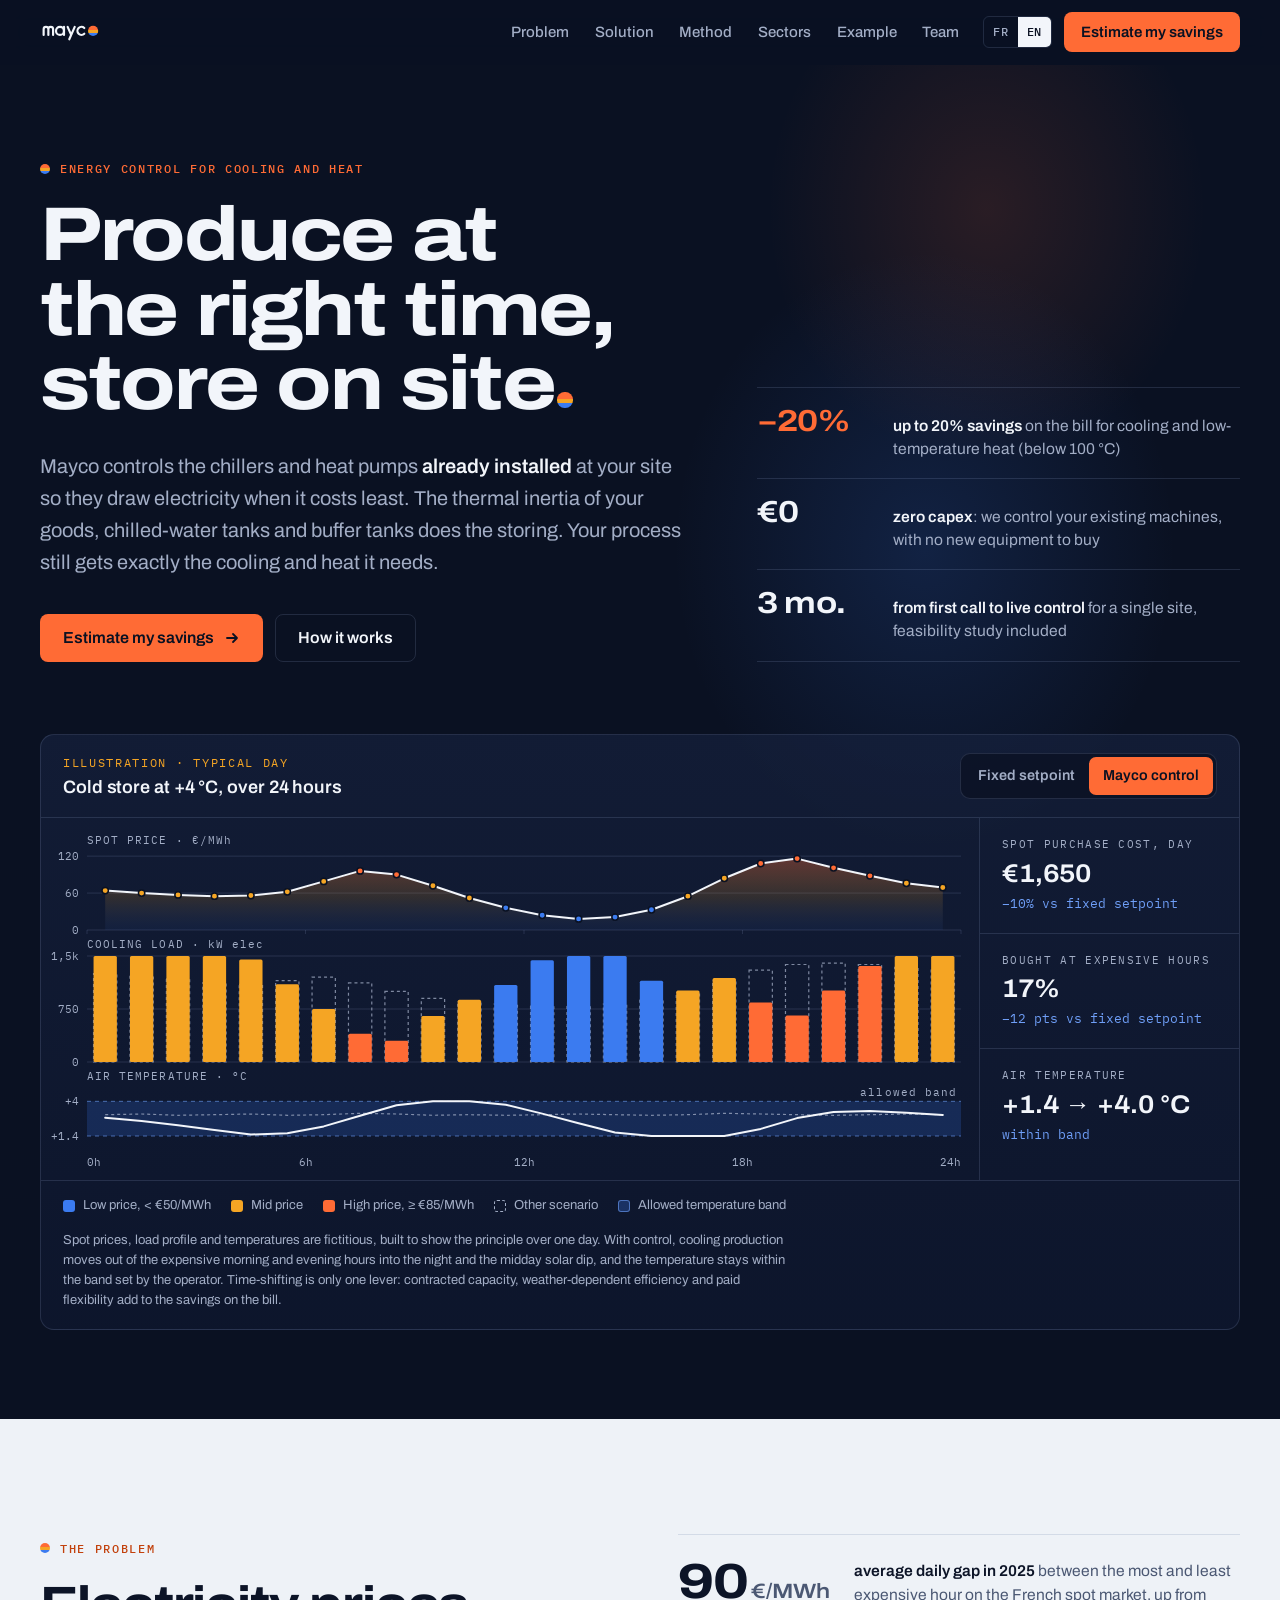
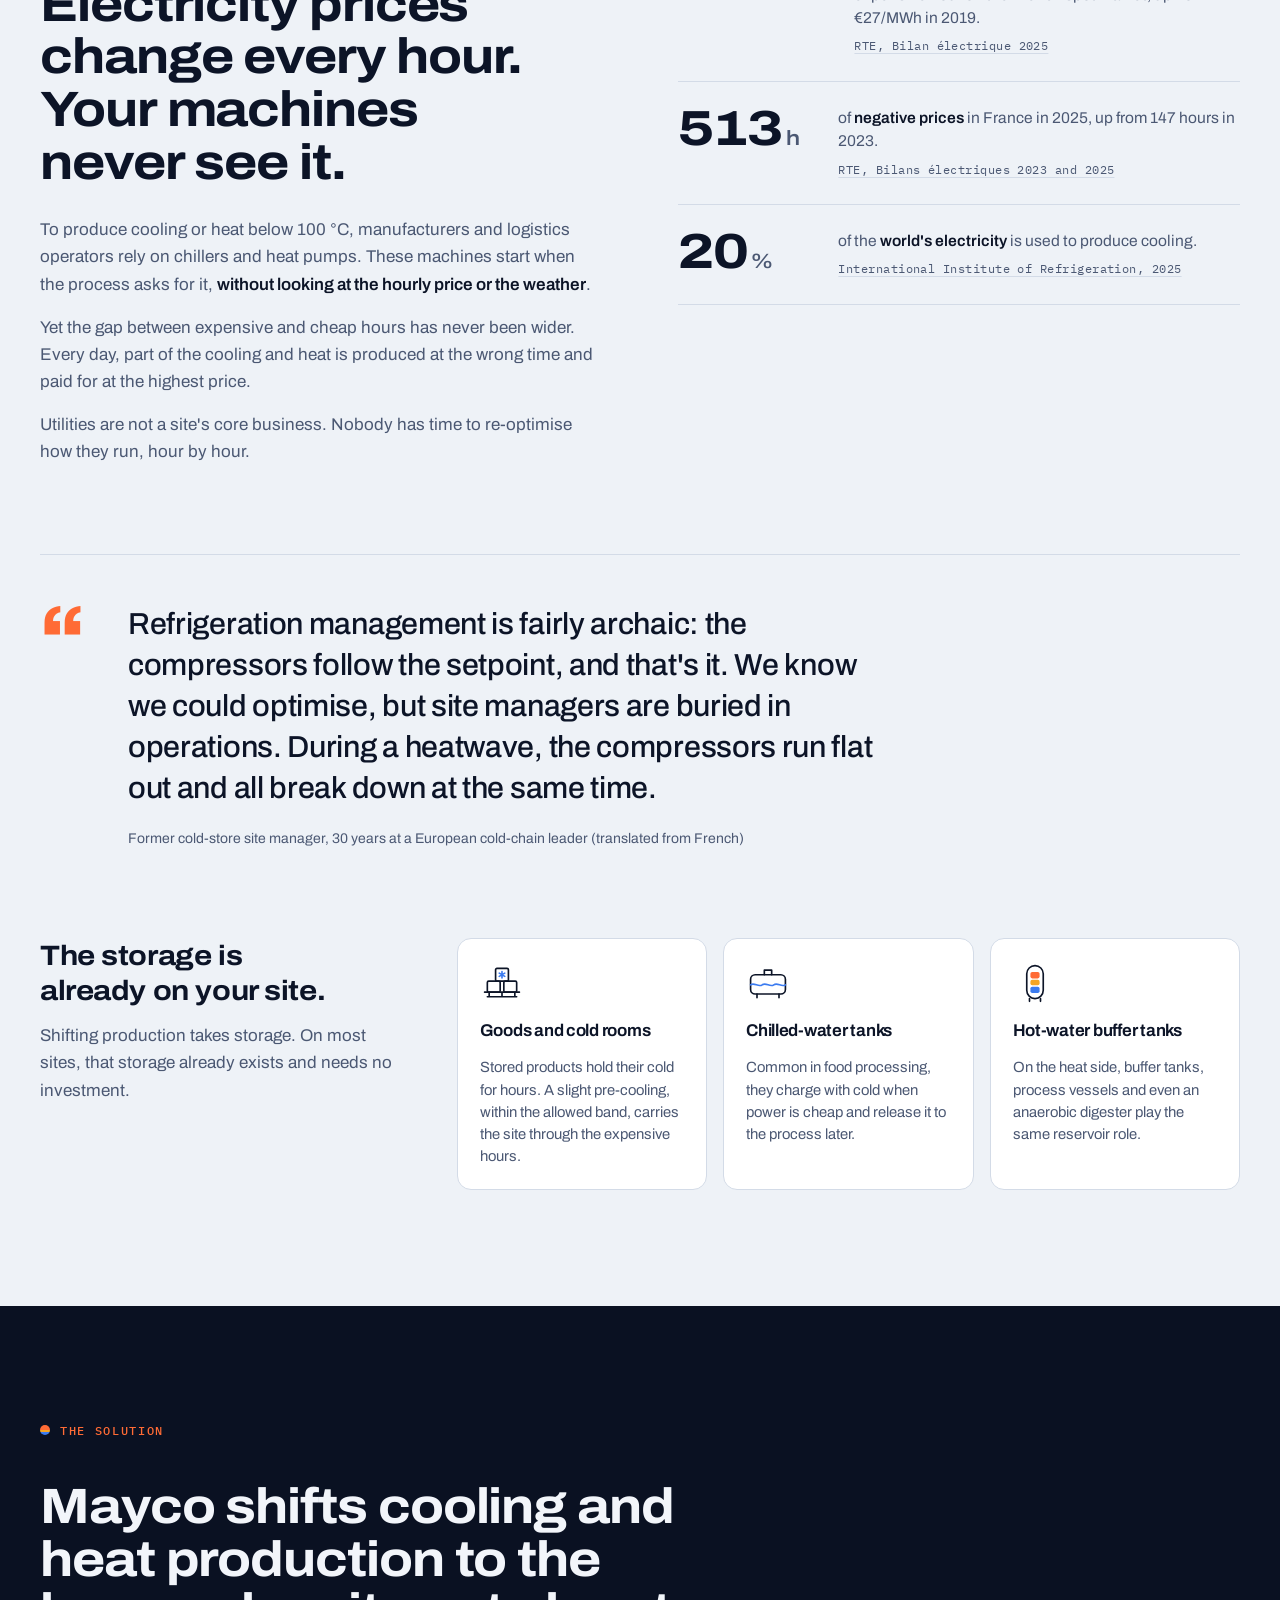
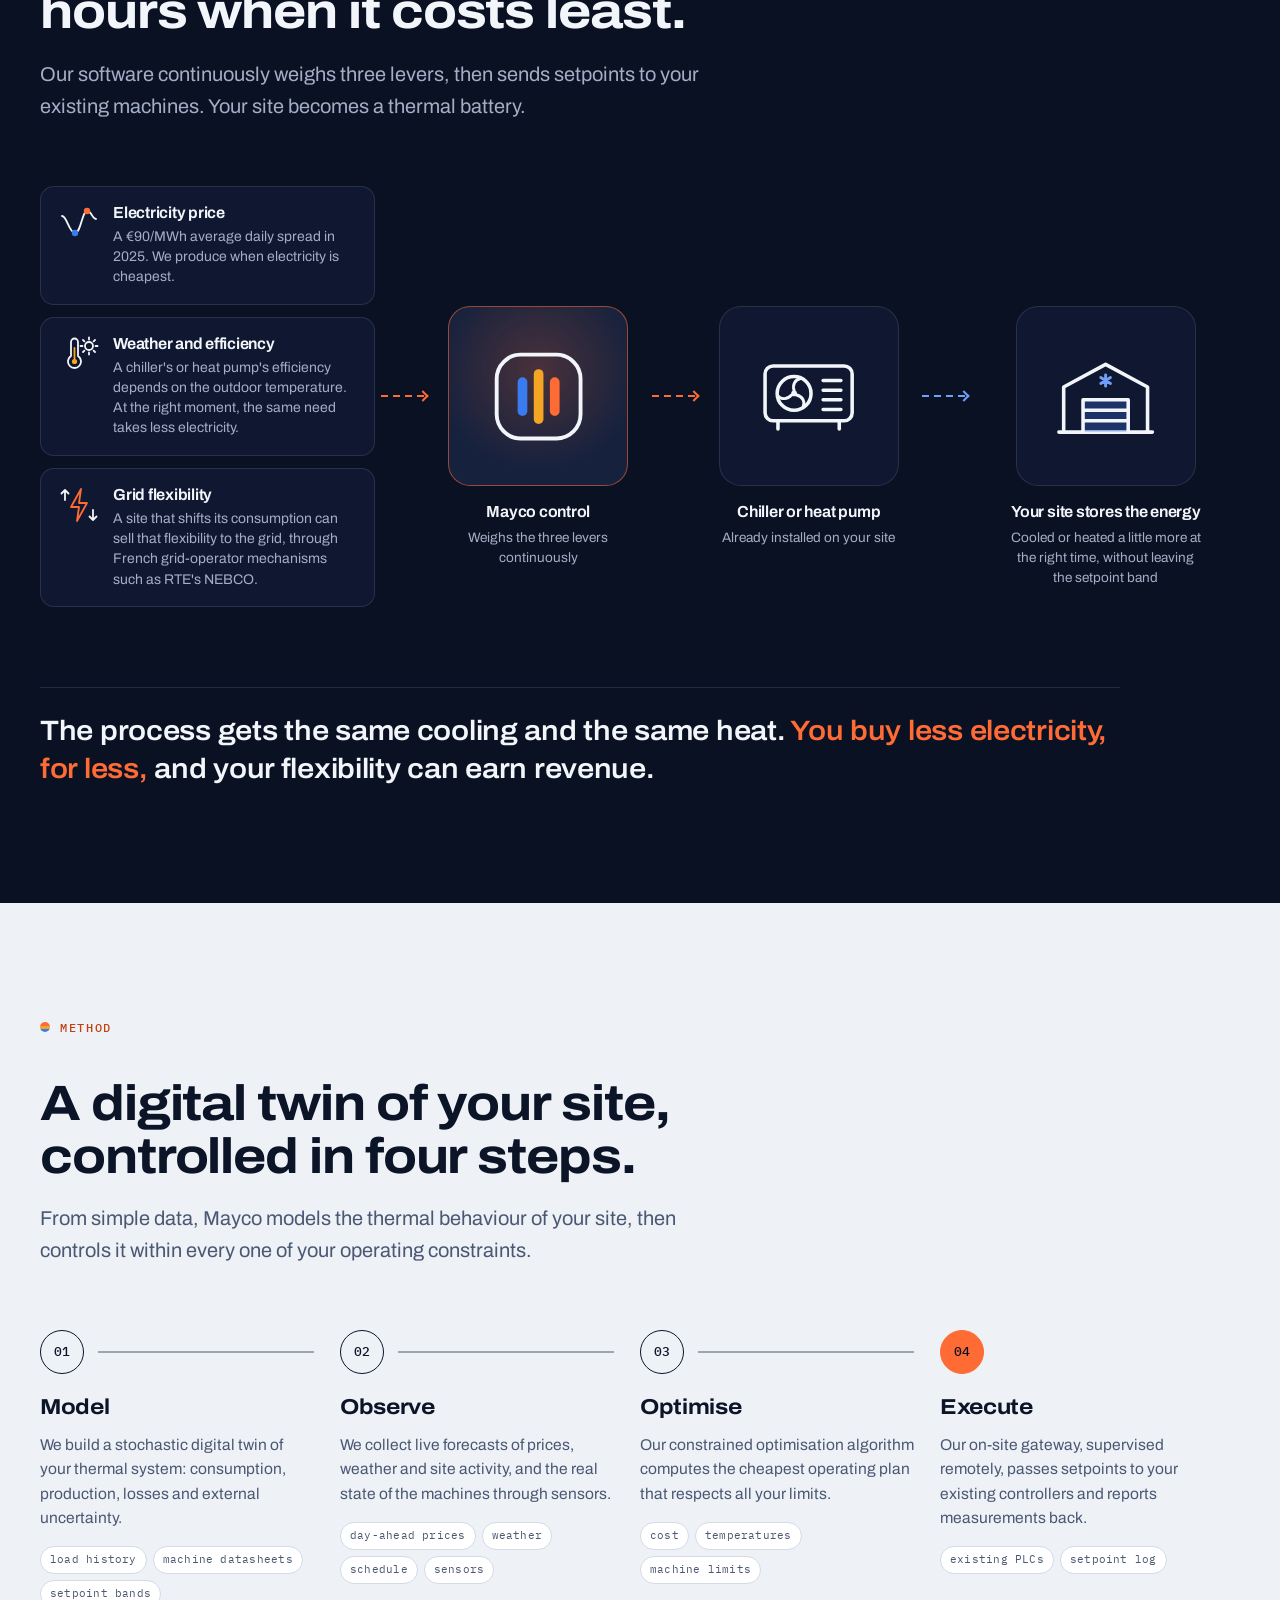
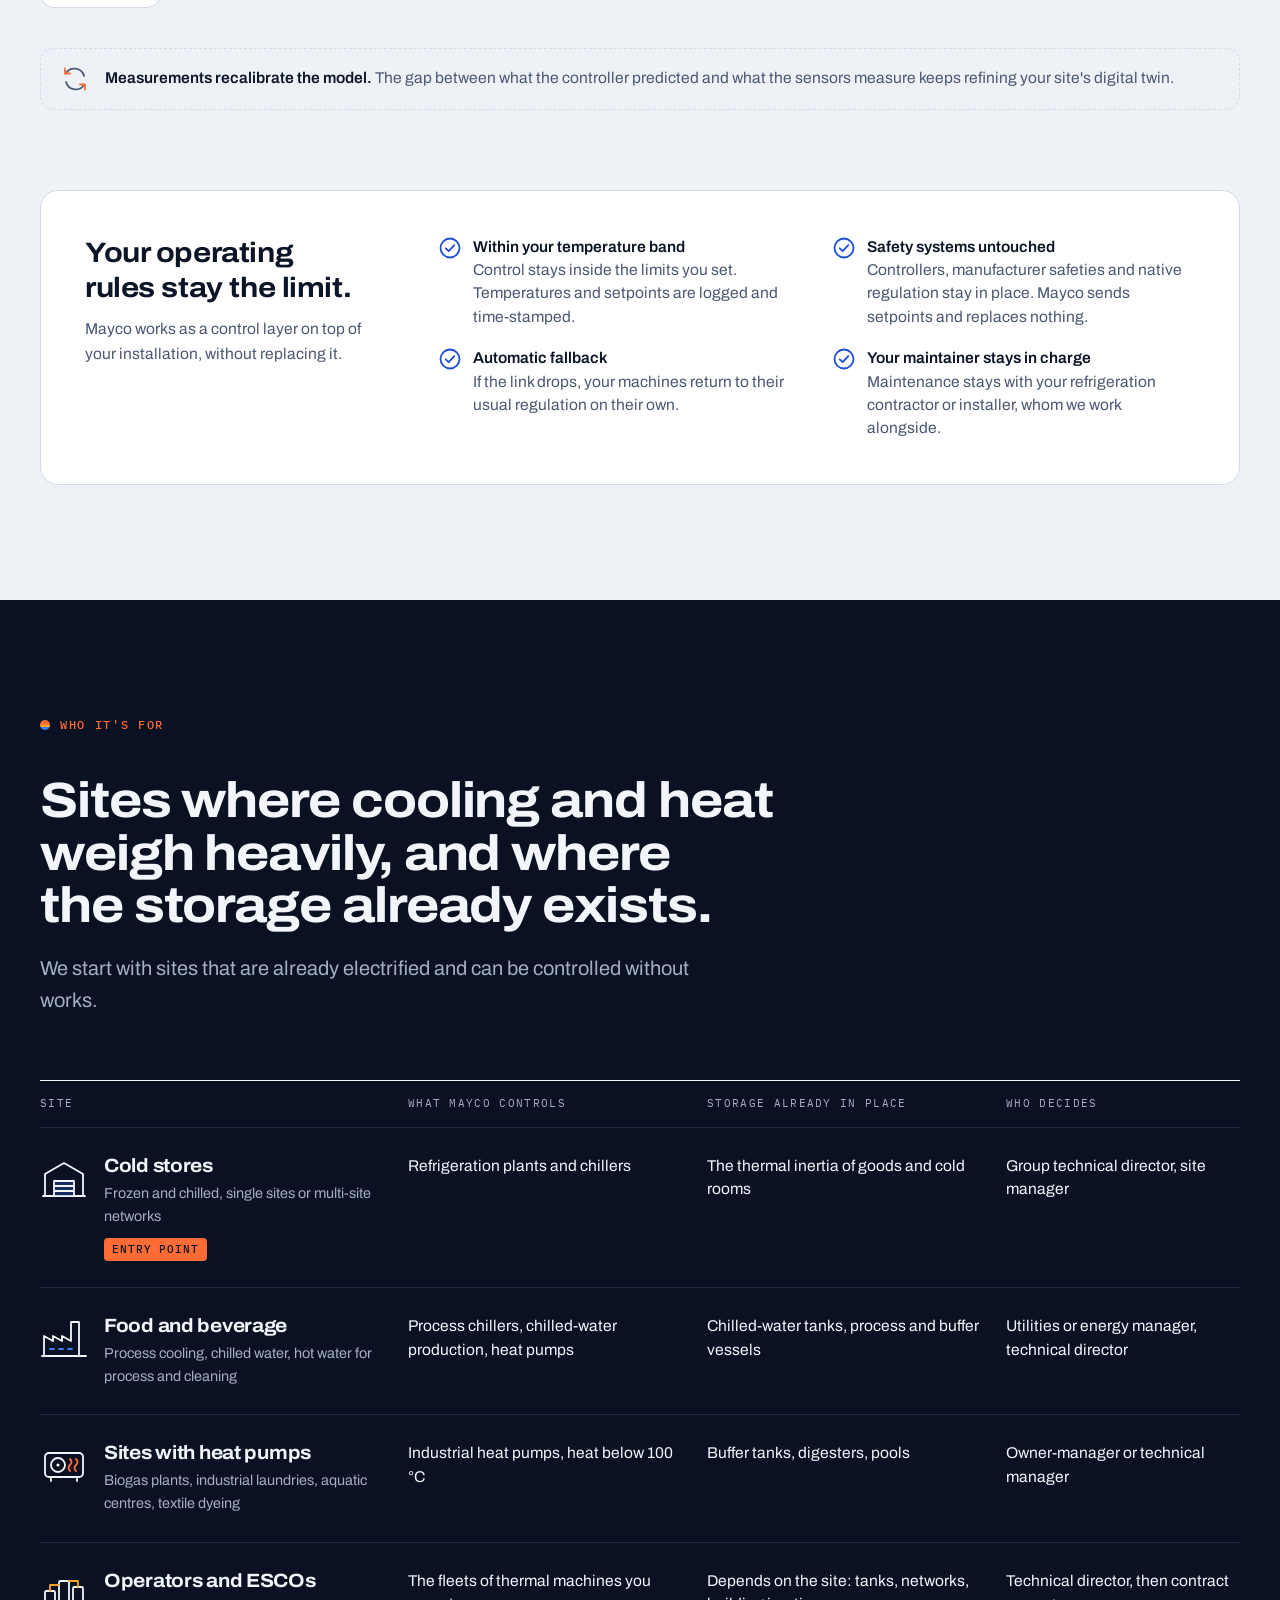
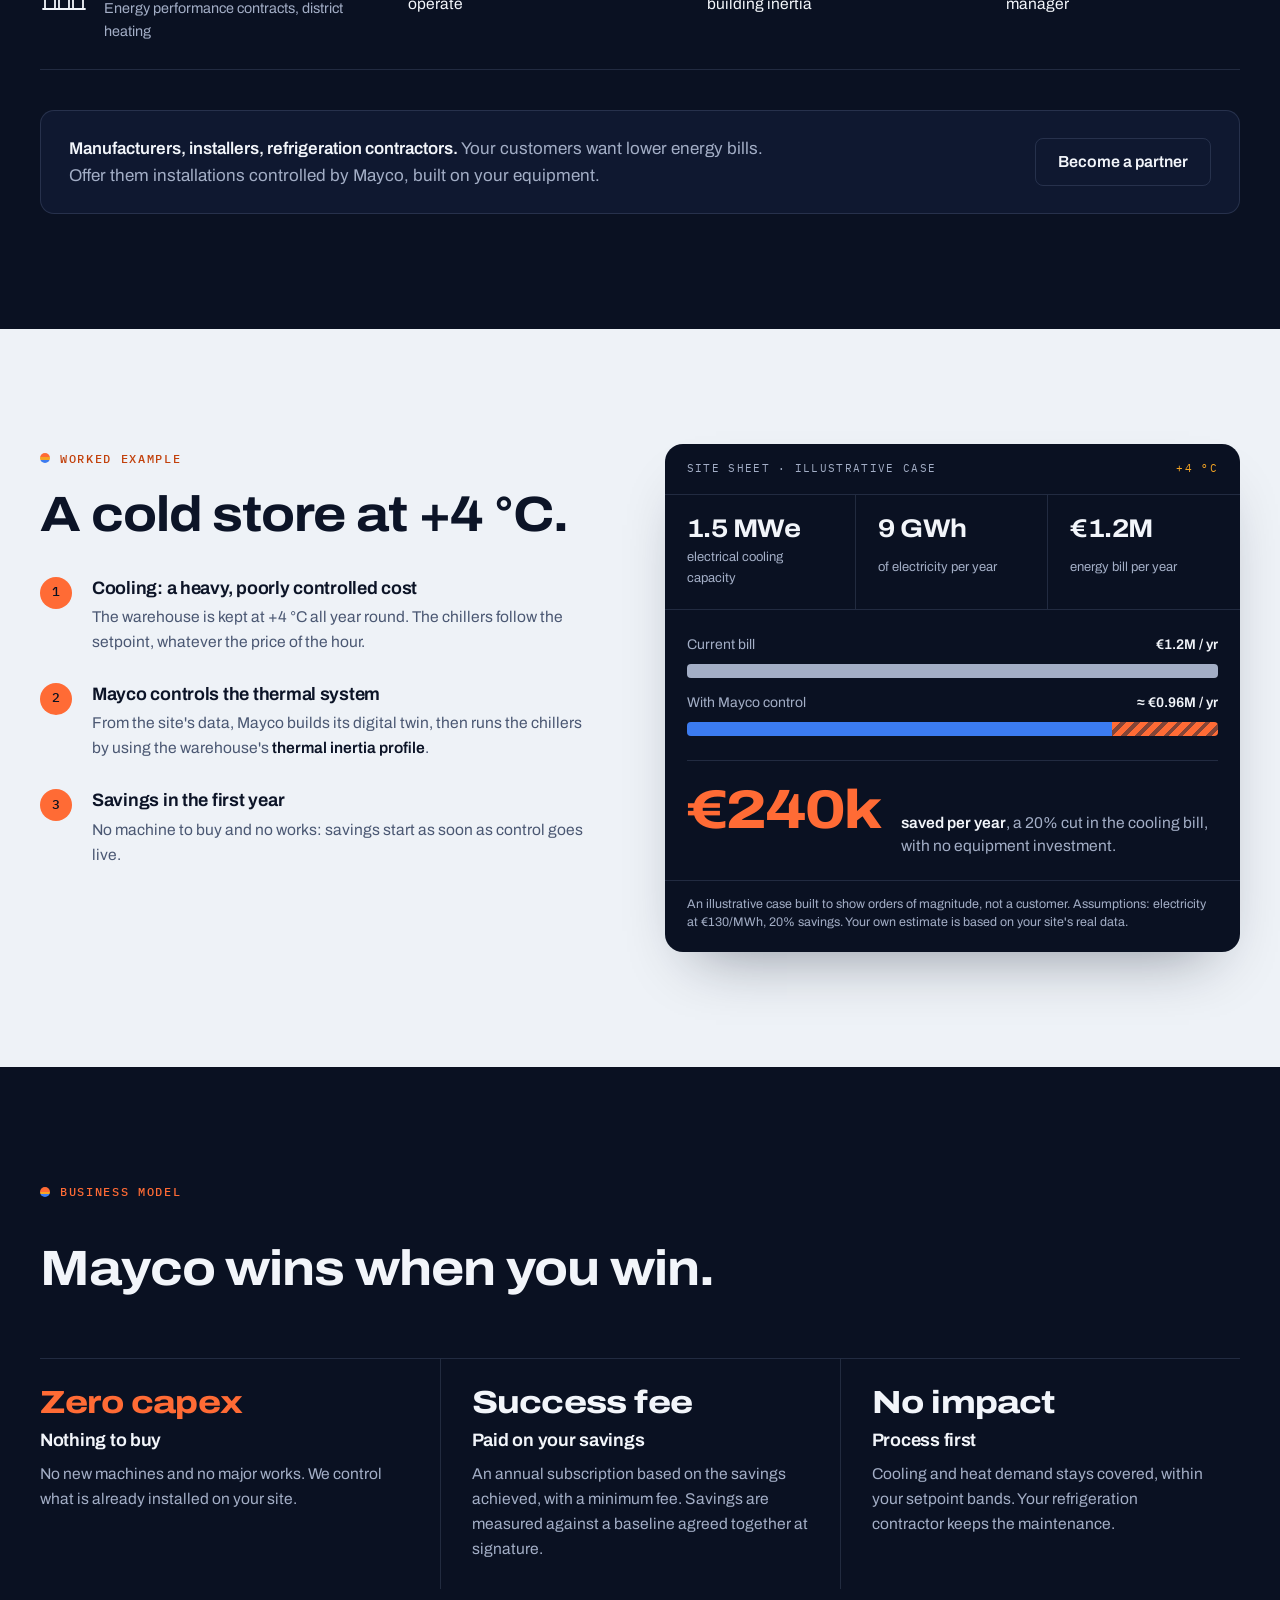
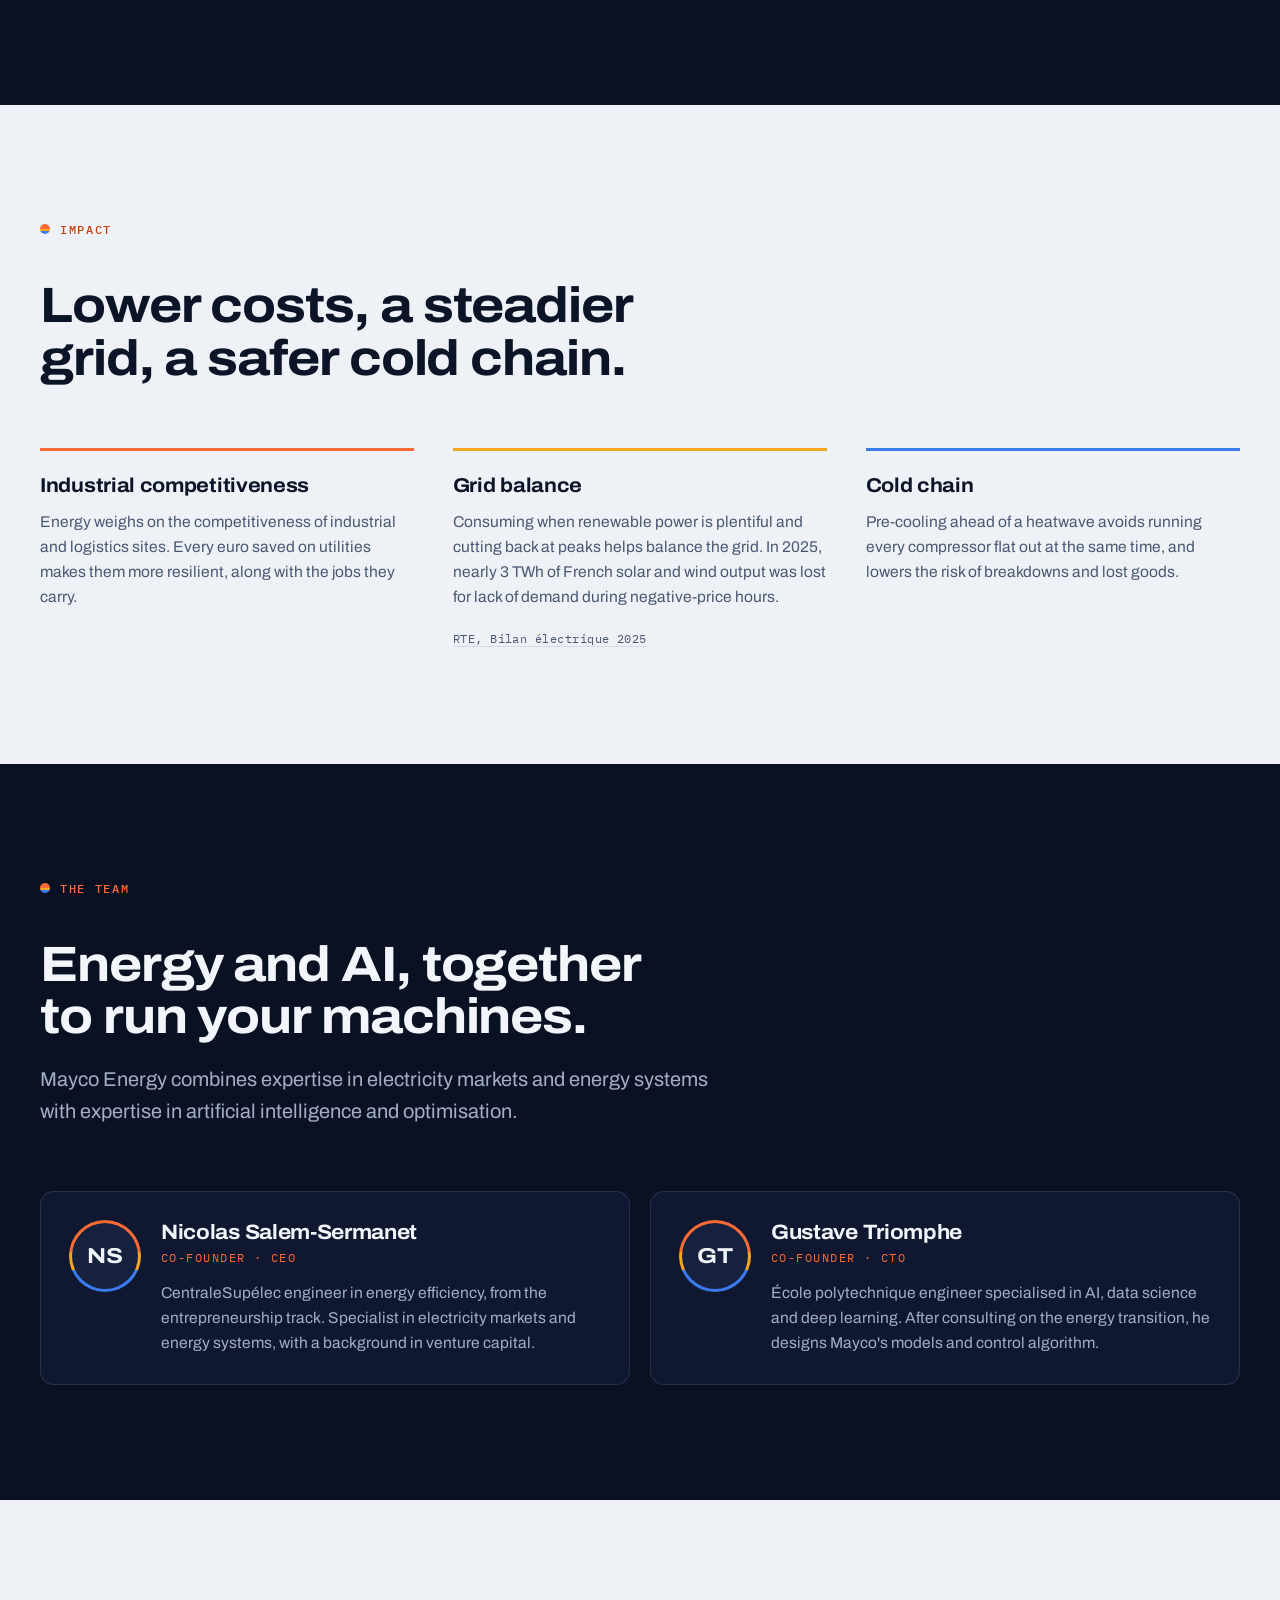
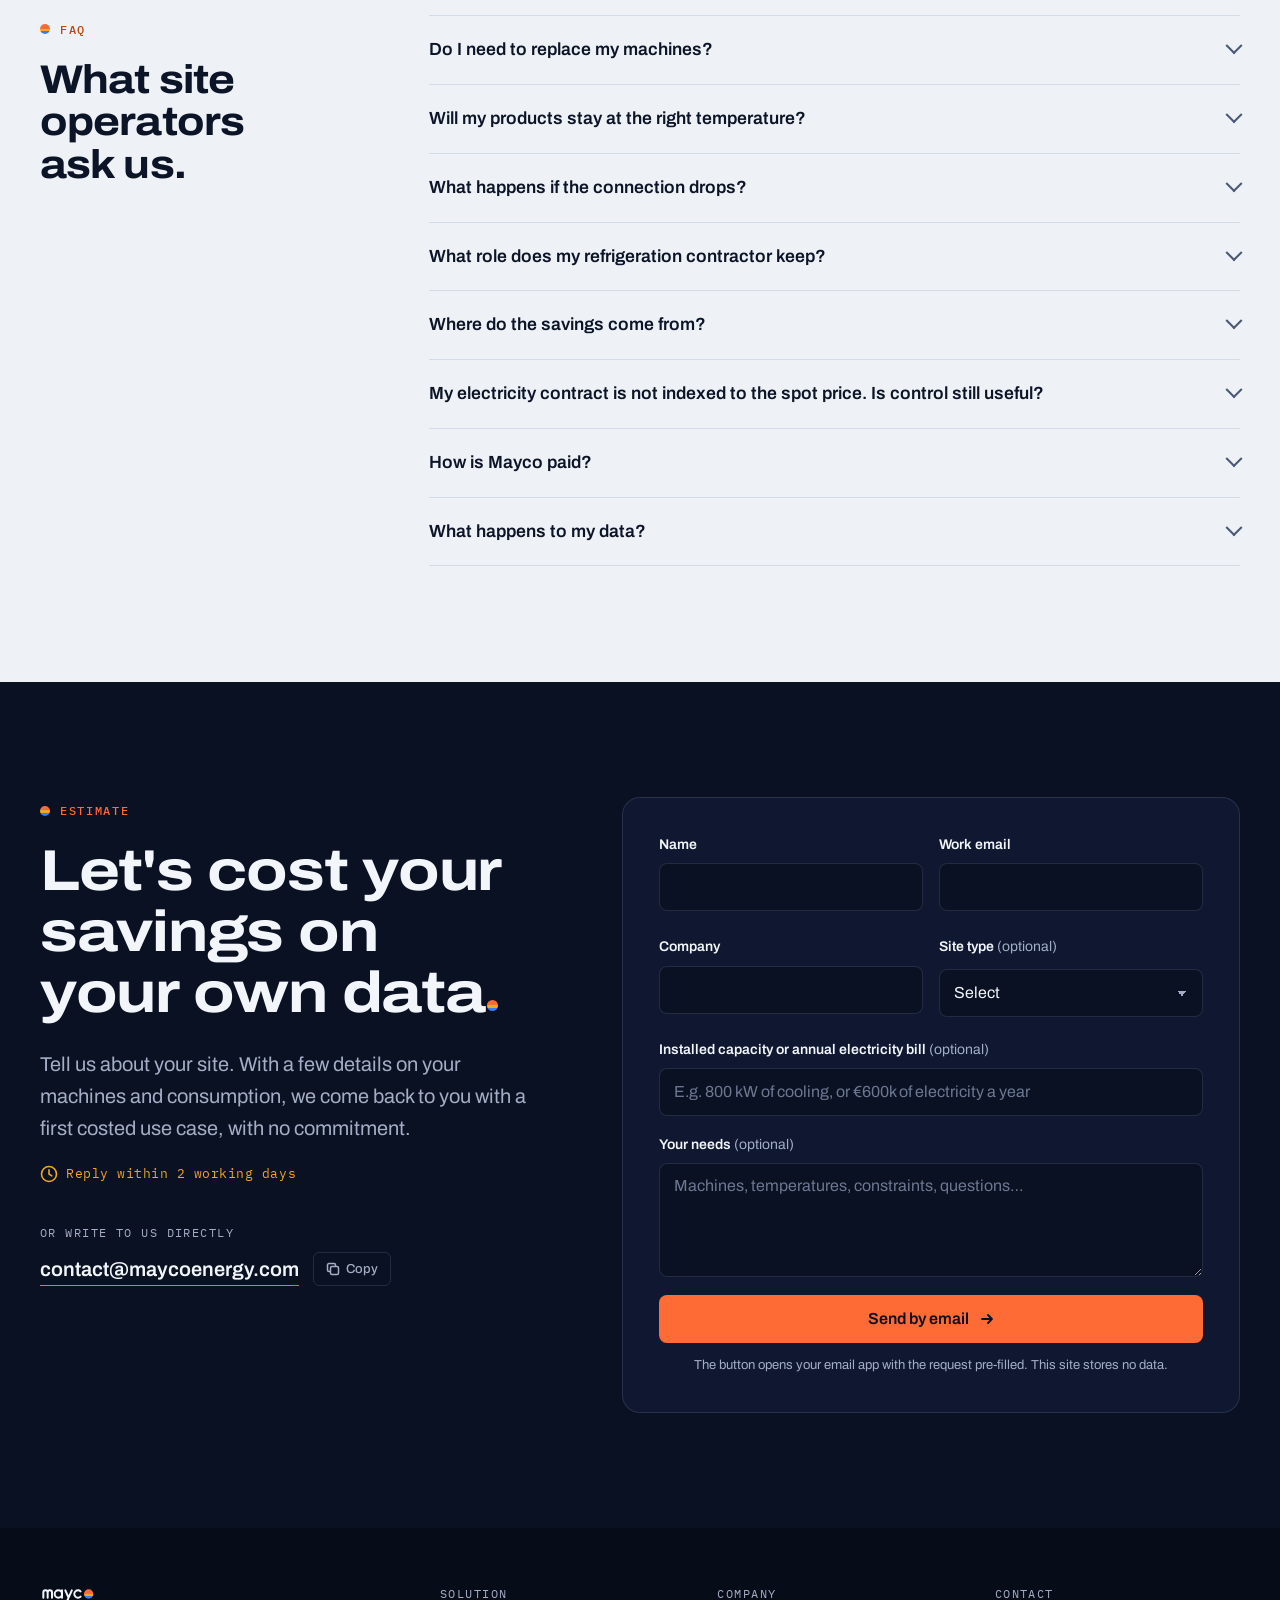
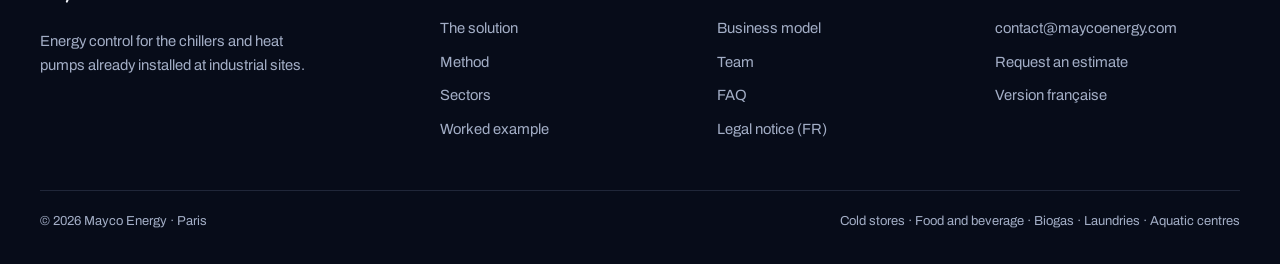
==== en/index.html @ 2c092e7c "Retire la frise « du premier échange au pilotage » de la section modèle Co-Authored-By: Claude Opus " ====
<!DOCTYPE html>
<html lang="en">
<head>
<meta charset="utf-8">
<meta name="viewport" content="width=device-width, initial-scale=1, viewport-fit=cover">
<title>Mayco Energy | Smart control of industrial cooling and heat</title>
<meta name="description" content="Mayco controls the chillers and heat pumps already installed at industrial sites so they draw electricity when it costs least. Up to 20% savings, zero capex, no impact on the process.">
<link rel="canonical" href="https://maycoenergy.com/en/">
<link rel="alternate" hreflang="fr" href="https://maycoenergy.com/">
<link rel="alternate" hreflang="en" href="https://maycoenergy.com/en/">
<link rel="alternate" hreflang="x-default" href="https://maycoenergy.com/">
<meta name="theme-color" content="#0a1122">
<link rel="icon" href="../assets/img/favicon.svg" type="image/svg+xml">
<link rel="apple-touch-icon" href="../assets/img/apple-touch-icon.png">
<meta property="og:type" content="website">
<meta property="og:site_name" content="Mayco Energy">
<meta property="og:locale" content="en_GB">
<meta property="og:locale:alternate" content="fr_FR">
<meta property="og:url" content="https://maycoenergy.com/en/">
<meta property="og:title" content="Mayco Energy | Produce at the right time, store on site">
<meta property="og:description" content="Energy control for the chillers and heat pumps already on your site. Up to 20% savings, zero capex.">
<meta property="og:image" content="https://maycoenergy.com/assets/img/og-en.png">
<meta property="og:image:width" content="1200">
<meta property="og:image:height" content="630">
<meta name="twitter:card" content="summary_large_image">
<link rel="preload" href="../assets/fonts/archivo-latin.woff2" as="font" type="font/woff2" crossorigin>
<link rel="stylesheet" href="../assets/css/fonts.css">
<link rel="stylesheet" href="../assets/css/site.css">
<script type="application/ld+json">
{
  "@context": "https://schema.org",
  "@type": "Organization",
  "name": "Mayco Energy",
  "url": "https://maycoenergy.com/en/",
  "logo": "https://maycoenergy.com/assets/img/apple-touch-icon.png",
  "email": "contact@maycoenergy.com",
  "description": "Energy control for the chillers and heat pumps already installed at industrial sites.",
  "founder": [
    { "@type": "Person", "name": "Nicolas Salem-Sermanet", "jobTitle": "CEO" },
    { "@type": "Person", "name": "Gustave Triomphe", "jobTitle": "CTO" }
  ]
}
</script>
</head>
<body>
<a class="skip-link" href="#content">Skip to content</a>

<header class="site-header band band-night">
  <div class="wrap">
    <a class="brand" href="#top" aria-label="Mayco Energy, back to top">
      <svg viewBox="0 0 334 132" role="img" aria-hidden="true">
        <defs><linearGradient id="gm-h" x1="0" y1="0" x2="0" y2="1"><stop offset="0" stop-color="#FF6B35"/><stop offset="0.45" stop-color="#FF6B35"/><stop offset="0.45" stop-color="#F5A524"/><stop offset="0.7" stop-color="#F5A524"/><stop offset="0.7" stop-color="#3B7BF0"/><stop offset="1" stop-color="#3B7BF0"/></linearGradient></defs>
        <g fill="none" stroke="currentColor" stroke-width="12" stroke-linecap="round" stroke-linejoin="round"><path d="M20 82 V51 A13 13 0 0 1 46 51 V82 M46 51 A13 13 0 0 1 72 51 V82"/><circle cx="110" cy="60" r="22"/><path d="M132 38 V82"/><path d="M152 38 L171.5 82 M191 38 L161 106"/><path d="M243.6 44.4 A22 22 0 1 0 243.6 75.6"/></g>
        <circle cx="292" cy="60" r="28" fill="url(#gm-h)"/>
      </svg>
    </a>
    <nav class="nav" id="nav" aria-label="Main navigation">
      <a href="#problem">Problem</a>
      <a href="#solution">Solution</a>
      <a href="#method">Method</a>
      <a href="#sectors">Sectors</a>
      <a href="#case">Example</a>
      <a href="#team">Team</a>
      <a class="btn btn-primary nav-cta" href="#contact">Estimate my savings</a>
    </nav>
    <div class="header-tools">
      <div class="lang" aria-label="Language">
        <a href="../" lang="fr" hreflang="fr">FR</a><span aria-current="true" lang="en">EN</span>
      </div>
      <a class="btn btn-primary header-cta" href="#contact">Estimate my savings</a>
      <button class="menu-btn" type="button" aria-expanded="false" aria-controls="nav" aria-label="Menu"><span class="bars"></span></button>
    </div>
  </div>
</header>

<main id="content">

  <!-- HERO -->
  <section class="band band-night hero" id="top" aria-labelledby="hero-title">
    <div class="wrap">
      <div class="hero-grid">
        <div>
          <p class="eyebrow">Energy control for cooling and heat</p>
          <h1 id="hero-title">Produce at the right time, store on&nbsp;site<span class="dot" aria-hidden="true"></span></h1>
          <p class="lead">Mayco controls the chillers and heat pumps <strong>already installed</strong> at your site so they draw electricity when it costs least. The thermal inertia of your goods, chilled-water tanks and buffer tanks does the storing. Your process still gets exactly the cooling and heat it needs.</p>
          <div class="btn-row">
            <a class="btn btn-primary" href="#contact">Estimate my savings <svg width="16" height="16" viewBox="0 0 16 16" fill="none" stroke="currentColor" stroke-width="1.8" stroke-linecap="round" stroke-linejoin="round" aria-hidden="true"><path d="M3 8h10M9 4l4 4-4 4"/></svg></a>
            <a class="btn btn-ghost" href="#method">How it works</a>
          </div>
        </div>
        <div class="plates" aria-label="The offer in three points">
          <div class="plate">
            <span class="plate-value is-heat num">−20%</span>
            <span class="plate-label"><strong>up to 20% savings</strong> on the bill for cooling and low-temperature heat (below 100 °C)</span>
          </div>
          <div class="plate">
            <span class="plate-value num">€0</span>
            <span class="plate-label"><strong>zero capex</strong>: we control your existing machines, with no new equipment to buy</span>
          </div>
          <div class="plate">
            <span class="plate-value num">3 mo.</span>
            <span class="plate-label"><strong>from first call to live control</strong> for a single site, feasibility study included</span>
          </div>
        </div>
      </div>

      <figure class="synoptic" data-synoptic id="day">
        <div class="synoptic-bar">
          <div class="synoptic-title">
            <span class="mono">Illustration · typical day</span>
            <h2>Cold store at +4 °C, over 24 hours</h2>
          </div>
          <div class="seg" role="group" aria-label="Scenario shown">
            <button type="button" data-mode="fixed" aria-pressed="false">Fixed setpoint</button>
            <button type="button" data-mode="mayco" aria-pressed="true">Mayco control</button>
          </div>
        </div>
        <div class="synoptic-body">
          <div class="plot" data-plot aria-hidden="true"></div>
          <div class="readouts" aria-live="polite">
            <div class="readout">
              <span class="readout-label">Spot purchase cost, day</span>
              <span class="readout-value" data-out="cost">€1,650</span>
              <span class="readout-delta" data-out="cost-delta">−10% vs fixed setpoint</span>
            </div>
            <div class="readout">
              <span class="readout-label">Bought at expensive hours</span>
              <span class="readout-value" data-out="peak">17%</span>
              <span class="readout-delta" data-out="peak-delta">−12 pts vs fixed setpoint</span>
            </div>
            <div class="readout">
              <span class="readout-label">Air temperature</span>
              <span class="readout-value" data-out="temp">+1.4 → +4.0 °C</span>
              <span class="readout-delta" data-out="temp-delta">within band</span>
            </div>
          </div>
        </div>
        <div class="synoptic-legend" aria-hidden="true">
          <span class="key"><i class="k-cold"></i>Low price, &lt; €50/MWh</span>
          <span class="key"><i class="k-amber"></i>Mid price</span>
          <span class="key"><i class="k-heat"></i>High price, ≥ €85/MWh</span>
          <span class="key"><i class="k-ghost"></i>Other scenario</span>
          <span class="key"><i class="k-band"></i>Allowed temperature band</span>
        </div>
        <figcaption>Spot prices, load profile and temperatures are fictitious, built to show the principle over one day. With control, cooling production moves out of the expensive morning and evening hours into the night and the midday solar dip, and the temperature stays within the band set by the operator. Time-shifting is only one lever: contracted capacity, weather-dependent efficiency and paid flexibility add to the savings on the bill.</figcaption>
      </figure>
    </div>
  </section>

  <!-- PROBLEM -->
  <section class="band band-frost section" id="problem" aria-labelledby="problem-title">
    <div class="wrap">
      <div class="split">
        <div>
          <p class="eyebrow">The problem</p>
          <h2 id="problem-title">Electricity prices change every hour. Your machines never see it.</h2>
          <div class="prose" style="margin-top: 28px;">
            <p>To produce cooling or heat below 100 °C, manufacturers and logistics operators rely on chillers and heat pumps. These machines start when the process asks for it, <strong>without looking at the hourly price or the weather</strong>.</p>
            <p>Yet the gap between expensive and cheap hours has never been wider. Every day, part of the cooling and heat is produced at the wrong time and paid for at the highest price.</p>
            <p>Utilities are not a site's core business. Nobody has time to re-optimise how they run, hour by hour.</p>
          </div>
        </div>
        <div class="facts">
          <div class="fact">
            <span class="fact-value num">90<small>€/MWh</small></span>
            <div class="fact-text">
              <p><strong>average daily gap in 2025</strong> between the most and least expensive hour on the French spot market, up from €27/MWh in 2019.</p>
              <a class="source" href="https://analysesetdonnees.rte-france.com/bilan-electrique-2025/prix" rel="noopener" target="_blank">RTE, Bilan électrique 2025</a>
            </div>
          </div>
          <div class="fact">
            <span class="fact-value num">513<small>h</small></span>
            <div class="fact-text">
              <p>of <strong>negative prices</strong> in France in 2025, up from 147 hours in 2023.</p>
              <a class="source" href="https://analysesetdonnees.rte-france.com/bilan-electrique-2025/prix" rel="noopener" target="_blank">RTE, Bilans électriques 2023 and 2025</a>
            </div>
          </div>
          <div class="fact">
            <span class="fact-value num">20<small>%</small></span>
            <div class="fact-text">
              <p>of the <strong>world's electricity</strong> is used to produce cooling.</p>
              <a class="source" href="https://iifiir.org/en/news/international-institute-of-refrigeration-iir-releases-new-technical-brief-the-role-of-refrigeration-in-the-global-economy-3rd-edition" rel="noopener" target="_blank">International Institute of Refrigeration, 2025</a>
            </div>
          </div>
        </div>
      </div>

      <figure class="quote">
        <span class="quote-mark" aria-hidden="true">“</span>
        <blockquote>
          <p>Refrigeration management is fairly archaic: the compressors follow the setpoint, and that's it. We know we could optimise, but site managers are buried in operations. During a heatwave, the compressors run flat out and all break down at the same time.</p>
        </blockquote>
        <figcaption>Former cold-store site manager, 30 years at a European cold-chain leader (translated from French)</figcaption>
      </figure>

      <div class="stores">
        <div>
          <h3>The storage is already on your site.</h3>
          <p>Shifting production takes storage. On most sites, that storage already exists and needs no investment.</p>
        </div>
        <div class="store-list">
          <div class="store">
            <svg viewBox="0 0 48 48" fill="none" stroke="currentColor" stroke-width="1.8" stroke-linejoin="round" stroke-linecap="round" aria-hidden="true"><rect x="8" y="22" width="14" height="12" rx="1.5"/><rect x="26" y="22" width="14" height="12" rx="1.5"/><rect x="17" y="8" width="14" height="14" rx="1.5"/><path d="M5 34h38M8 39h32M10 34v5M24 34v5M38 34v5"/><path d="M24 11.5v7M21 13.2l6 3.6M27 13.2l-6 3.6" stroke="#3b7bf0"/></svg>
            <h4>Goods and cold rooms</h4>
            <p>Stored products hold their cold for hours. A slight pre-cooling, within the allowed band, carries the site through the expensive hours.</p>
          </div>
          <div class="store">
            <svg viewBox="0 0 48 48" fill="none" stroke="currentColor" stroke-width="1.8" stroke-linejoin="round" stroke-linecap="round" aria-hidden="true"><rect x="5" y="15" width="38" height="21" rx="5"/><path d="M5 26c4.2-3 8.5 3 12.7 0s8.5 3 12.6 0 8.5 3 12.7 0" stroke="#3b7bf0"/><path d="M12 36v4M36 36v4M20 15v-5h8v5"/></svg>
            <h4>Chilled-water tanks</h4>
            <p>Common in food processing, they charge with cold when power is cheap and release it to the process later.</p>
          </div>
          <div class="store">
            <svg viewBox="0 0 48 48" fill="none" stroke="currentColor" stroke-width="1.8" stroke-linejoin="round" stroke-linecap="round" aria-hidden="true"><rect x="15" y="5" width="18" height="36" rx="9"/><rect x="19" y="12" width="10" height="7" rx="2" fill="#ff6b35" stroke="none"/><rect x="19" y="20.5" width="10" height="6" rx="2" fill="#f5a524" stroke="none"/><rect x="19" y="28" width="10" height="7" rx="2" fill="#3b7bf0" stroke="none"/><path d="M18 41v3M30 41v3"/></svg>
            <h4>Hot-water buffer tanks</h4>
            <p>On the heat side, buffer tanks, process vessels and even an anaerobic digester play the same reservoir role.</p>
          </div>
        </div>
      </div>
    </div>
  </section>

  <!-- SOLUTION -->
  <section class="band band-night section" id="solution" aria-labelledby="solution-title">
    <div class="wrap">
      <div class="section-head">
        <p class="eyebrow">The solution</p>
        <h2 id="solution-title">Mayco shifts cooling and heat production to the hours when it costs least.</h2>
        <p class="lead">Our software continuously weighs three levers, then sends setpoints to your existing machines. Your site becomes a thermal battery.</p>
      </div>

      <div class="flow">
        <div class="levers">
          <div class="lever">
            <svg viewBox="0 0 40 40" fill="none" stroke="currentColor" stroke-width="1.8" stroke-linecap="round" stroke-linejoin="round" aria-hidden="true"><path d="M3 13c5 0 7 17 13 17S23 8 28 8s5 8 9 8"/><circle cx="16" cy="30" r="3.2" fill="#3b7bf0" stroke="none"/><circle cx="28" cy="8" r="3.2" fill="#ff6b35" stroke="none"/></svg>
            <div>
              <h3>Electricity price</h3>
              <p>A €90/MWh average daily spread in 2025. We produce when electricity is cheapest.</p>
            </div>
          </div>
          <div class="lever">
            <svg viewBox="0 0 40 40" fill="none" stroke="currentColor" stroke-width="1.8" stroke-linecap="round" stroke-linejoin="round" aria-hidden="true"><path d="M12 8a3.5 3.5 0 0 1 7 0v14a6.5 6.5 0 1 1-7 0Z"/><path d="M15.5 26.5V14" stroke="#f5a524"/><circle cx="15.5" cy="27.5" r="2.6" fill="#f5a524" stroke="none"/><circle cx="30" cy="12" r="4"/><path d="M30 3.5v2M30 18.5v2M21.5 12h2M36.5 12h2M24 6l1.4 1.4M34.6 16.6 36 18M36 6l-1.4 1.4M25.4 16.6 24 18"/></svg>
            <div>
              <h3>Weather and efficiency</h3>
              <p>A chiller's or heat pump's efficiency depends on the outdoor temperature. At the right moment, the same need takes less electricity.</p>
            </div>
          </div>
          <div class="lever">
            <svg viewBox="0 0 40 40" fill="none" stroke="currentColor" stroke-width="1.8" stroke-linecap="round" stroke-linejoin="round" aria-hidden="true"><path d="M22 4 12 22h8l-2 14 10-18h-8l2-14Z" stroke="#ff6b35"/><path d="M6 15V5M2.5 8.5 6 5l3.5 3.5M34 25v10M30.5 31.5 34 35l3.5-3.5"/></svg>
            <div>
              <h3>Grid flexibility</h3>
              <p>A site that shifts its consumption can sell that flexibility to the grid, through French grid-operator mechanisms such as RTE's NEBCO.</p>
            </div>
          </div>
        </div>

        <div class="link" aria-hidden="true"></div>

        <div class="node is-mayco">
          <div class="node-box">
            <svg viewBox="0 0 64 64" fill="none" stroke-linecap="round" aria-hidden="true"><rect x="6" y="6" width="52" height="52" rx="15" stroke="currentColor" stroke-width="2.4"/><path d="M22 23v18" stroke="#3b7bf0" stroke-width="6"/><path d="M32 18v28" stroke="#f5a524" stroke-width="6"/><path d="M42 23v18" stroke="#ff6b35" stroke-width="6"/></svg>
          </div>
          <div class="node-text">
            <h3>Mayco control</h3>
            <p>Weighs the three levers continuously</p>
          </div>
        </div>

        <div class="link" aria-hidden="true"></div>

        <div class="node">
          <div class="node-box">
            <svg viewBox="0 0 64 64" fill="none" stroke="currentColor" stroke-width="2.2" stroke-linecap="round" stroke-linejoin="round" aria-hidden="true"><rect x="5" y="13" width="54" height="34" rx="5"/><circle cx="23" cy="30" r="10.5"/><circle cx="23" cy="30" r="1.8" fill="currentColor" stroke="none"/><path d="M23 28.2c-1.2-3.6.6-6.8 4-7.4M24.6 31c3.6.9 5.4 4 4 7.2M21.4 31c-2.6 2.8-6.3 3-8.4.5" stroke-width="1.8"/><path d="M41 22h11M41 28h11M41 34h11M41 40h11"/><path d="M13 47v5M51 47v5"/></svg>
          </div>
          <div class="node-text">
            <h3>Chiller or heat pump</h3>
            <p>Already installed on your site</p>
          </div>
        </div>

        <div class="link is-cold" aria-hidden="true"></div>

        <div class="node">
          <div class="node-box">
            <svg viewBox="0 0 64 64" fill="none" stroke="currentColor" stroke-width="2.2" stroke-linecap="round" stroke-linejoin="round" aria-hidden="true"><path d="M6 54V26l26-14 26 14v28"/><path d="M3 54h58"/><rect x="18" y="34" width="28" height="20" fill="rgba(59,123,240,.28)" stroke="none"/><path d="M18 54V34h28v20M18 40.5h28M18 47h28"/><path d="M32 18.5v7M29 20.2l6 3.6M35 20.2l-6 3.6" stroke="#6f9ff8" stroke-width="1.8"/></svg>
          </div>
          <div class="node-text">
            <h3>Your site stores the energy</h3>
            <p>Cooled or heated a little more at the right time, without leaving the setpoint band</p>
          </div>
        </div>
      </div>

      <p class="flow-foot">The process gets the same cooling and the same heat. <span>You buy less electricity, for less,</span> and your flexibility can earn revenue.</p>
    </div>
  </section>

  <!-- METHOD -->
  <section class="band band-frost section" id="method" aria-labelledby="method-title">
    <div class="wrap">
      <div class="section-head">
        <p class="eyebrow">Method</p>
        <h2 id="method-title">A digital twin of your site, controlled in four steps.</h2>
        <p class="lead">From simple data, Mayco models the thermal behaviour of your site, then controls it within every one of your operating constraints.</p>
      </div>

      <ol class="phases" style="list-style: none; margin: 0; padding: 0;">
        <li class="phase">
          <div class="phase-head"><span class="phase-num">01</span><span class="phase-rule"></span></div>
          <h3>Model</h3>
          <p>We build a stochastic digital twin of your thermal system: consumption, production, losses and external uncertainty.</p>
          <div class="chips"><span class="chip">load history</span><span class="chip">machine datasheets</span><span class="chip">setpoint bands</span></div>
        </li>
        <li class="phase">
          <div class="phase-head"><span class="phase-num">02</span><span class="phase-rule"></span></div>
          <h3>Observe</h3>
          <p>We collect live forecasts of prices, weather and site activity, and the real state of the machines through sensors.</p>
          <div class="chips"><span class="chip">day-ahead prices</span><span class="chip">weather</span><span class="chip">schedule</span><span class="chip">sensors</span></div>
        </li>
        <li class="phase">
          <div class="phase-head"><span class="phase-num">03</span><span class="phase-rule"></span></div>
          <h3>Optimise</h3>
          <p>Our constrained optimisation algorithm computes the cheapest operating plan that respects all your limits.</p>
          <div class="chips"><span class="chip">cost</span><span class="chip">temperatures</span><span class="chip">machine limits</span></div>
        </li>
        <li class="phase">
          <div class="phase-head"><span class="phase-num">04</span><span class="phase-rule"></span></div>
          <h3>Execute</h3>
          <p>Our on-site gateway, supervised remotely, passes setpoints to your existing controllers and reports measurements back.</p>
          <div class="chips"><span class="chip">existing PLCs</span><span class="chip">setpoint log</span></div>
        </li>
      </ol>

      <p class="loop-line">
        <svg viewBox="0 0 28 28" fill="none" stroke="currentColor" stroke-width="1.8" stroke-linecap="round" stroke-linejoin="round" aria-hidden="true"><path d="M23 11a10 10 0 0 0-18.2-2.6M5 17a10 10 0 0 0 18.2 2.6" /><path d="M4 3.5v5h5M24 24.5v-5h-5" stroke="#ff6b35"/></svg>
        <span><strong>Measurements recalibrate the model.</strong> The gap between what the controller predicted and what the sensors measure keeps refining your site's digital twin.</span>
      </p>

      <div class="guards">
        <div>
          <h3>Your operating rules stay the limit.</h3>
          <p>Mayco works as a control layer on top of your installation, without replacing it.</p>
        </div>
        <ul class="guard-list">
          <li>
            <svg viewBox="0 0 22 22" fill="none" stroke="currentColor" stroke-width="1.8" stroke-linecap="round" stroke-linejoin="round" style="color: var(--cold-ink);" aria-hidden="true"><circle cx="11" cy="11" r="9.5"/><path d="M6.8 11.3l2.9 2.9 5.6-6"/></svg>
            <span><strong>Within your temperature band</strong>Control stays inside the limits you set. Temperatures and setpoints are logged and time-stamped.</span>
          </li>
          <li>
            <svg viewBox="0 0 22 22" fill="none" stroke="currentColor" stroke-width="1.8" stroke-linecap="round" stroke-linejoin="round" style="color: var(--cold-ink);" aria-hidden="true"><circle cx="11" cy="11" r="9.5"/><path d="M6.8 11.3l2.9 2.9 5.6-6"/></svg>
            <span><strong>Safety systems untouched</strong>Controllers, manufacturer safeties and native regulation stay in place. Mayco sends setpoints and replaces nothing.</span>
          </li>
          <li>
            <svg viewBox="0 0 22 22" fill="none" stroke="currentColor" stroke-width="1.8" stroke-linecap="round" stroke-linejoin="round" style="color: var(--cold-ink);" aria-hidden="true"><circle cx="11" cy="11" r="9.5"/><path d="M6.8 11.3l2.9 2.9 5.6-6"/></svg>
            <span><strong>Automatic fallback</strong>If the link drops, your machines return to their usual regulation on their own.</span>
          </li>
          <li>
            <svg viewBox="0 0 22 22" fill="none" stroke="currentColor" stroke-width="1.8" stroke-linecap="round" stroke-linejoin="round" style="color: var(--cold-ink);" aria-hidden="true"><circle cx="11" cy="11" r="9.5"/><path d="M6.8 11.3l2.9 2.9 5.6-6"/></svg>
            <span><strong>Your maintainer stays in charge</strong>Maintenance stays with your refrigeration contractor or installer, whom we work alongside.</span>
          </li>
        </ul>
      </div>
    </div>
  </section>

  <!-- SECTORS -->
  <section class="band band-night section" id="sectors" aria-labelledby="sectors-title">
    <div class="wrap">
      <div class="section-head">
        <p class="eyebrow">Who it's for</p>
        <h2 id="sectors-title">Sites where cooling and heat weigh heavily, and where the storage already exists.</h2>
        <p class="lead">We start with sites that are already electrified and can be controlled without works.</p>
      </div>

      <div class="spec" role="table" aria-label="Sectors covered">
        <div class="spec-row spec-head" role="row">
          <span role="columnheader">Site</span>
          <span role="columnheader">What Mayco controls</span>
          <span role="columnheader">Storage already in place</span>
          <span role="columnheader">Who decides</span>
        </div>
        <div class="spec-row" role="row">
          <div class="spec-sector" role="cell">
            <svg viewBox="0 0 48 48" fill="none" stroke="currentColor" stroke-width="1.8" stroke-linecap="round" stroke-linejoin="round" aria-hidden="true"><path d="M5 42V20L24 9l19 11v22"/><path d="M3 42h42"/><rect x="14" y="27" width="20" height="15" fill="rgba(59,123,240,.28)" stroke="none"/><path d="M14 42V27h20v15M14 32h20M14 37h20"/></svg>
            <div>
              <h3>Cold stores</h3>
              <p>Frozen and chilled, single sites or multi-site networks</p>
              <span class="tag-entry">Entry point</span>
            </div>
          </div>
          <div class="spec-cell" role="cell"><span class="spec-k">What Mayco controls</span>Refrigeration plants and chillers</div>
          <div class="spec-cell" role="cell"><span class="spec-k">Storage already in place</span>The thermal inertia of goods and cold rooms</div>
          <div class="spec-cell" role="cell"><span class="spec-k">Who decides</span>Group technical director, site manager</div>
        </div>
        <div class="spec-row" role="row">
          <div class="spec-sector" role="cell">
            <svg viewBox="0 0 48 48" fill="none" stroke="currentColor" stroke-width="1.8" stroke-linecap="round" stroke-linejoin="round" aria-hidden="true"><path d="M4 42V22l9 5v-5l9 5v-5l9 5V8h8v34Z"/><path d="M2 42h44"/><path d="M10 35h4M19 35h4M28 35h4" stroke="#3b7bf0"/></svg>
            <div>
              <h3>Food and beverage</h3>
              <p>Process cooling, chilled water, hot water for process and cleaning</p>
            </div>
          </div>
          <div class="spec-cell" role="cell"><span class="spec-k">What Mayco controls</span>Process chillers, chilled-water production, heat pumps</div>
          <div class="spec-cell" role="cell"><span class="spec-k">Storage already in place</span>Chilled-water tanks, process and buffer vessels</div>
          <div class="spec-cell" role="cell"><span class="spec-k">Who decides</span>Utilities or energy manager, technical director</div>
        </div>
        <div class="spec-row" role="row">
          <div class="spec-sector" role="cell">
            <svg viewBox="0 0 48 48" fill="none" stroke="currentColor" stroke-width="1.8" stroke-linecap="round" stroke-linejoin="round" aria-hidden="true"><rect x="5" y="12" width="38" height="24" rx="4"/><circle cx="18" cy="24" r="7"/><circle cx="18" cy="24" r="1.6" fill="currentColor" stroke="none"/><path d="M30 18c2 2 2 4 0 6s-2 4 0 6M36 18c2 2 2 4 0 6s-2 4 0 6" stroke="#ff6b35"/><path d="M11 36v4M37 36v4"/></svg>
            <div>
              <h3>Sites with heat pumps</h3>
              <p>Biogas plants, industrial laundries, aquatic centres, textile dyeing</p>
            </div>
          </div>
          <div class="spec-cell" role="cell"><span class="spec-k">What Mayco controls</span>Industrial heat pumps, heat below 100 °C</div>
          <div class="spec-cell" role="cell"><span class="spec-k">Storage already in place</span>Buffer tanks, digesters, pools</div>
          <div class="spec-cell" role="cell"><span class="spec-k">Who decides</span>Owner-manager or technical manager</div>
        </div>
        <div class="spec-row" role="row">
          <div class="spec-sector" role="cell">
            <svg viewBox="0 0 48 48" fill="none" stroke="currentColor" stroke-width="1.8" stroke-linecap="round" stroke-linejoin="round" aria-hidden="true"><rect x="5" y="22" width="10" height="18" rx="1.5"/><rect x="19" y="12" width="10" height="28" rx="1.5"/><rect x="33" y="18" width="10" height="22" rx="1.5"/><path d="M10 22v-6h9M38 18v-6h-9" stroke="#f5a524"/><path d="M3 40h42"/></svg>
            <div>
              <h3>Operators and ESCOs</h3>
              <p>Energy performance contracts, district heating</p>
            </div>
          </div>
          <div class="spec-cell" role="cell"><span class="spec-k">What Mayco controls</span>The fleets of thermal machines you operate</div>
          <div class="spec-cell" role="cell"><span class="spec-k">Storage already in place</span>Depends on the site: tanks, networks, building inertia</div>
          <div class="spec-cell" role="cell"><span class="spec-k">Who decides</span>Technical director, then contract manager</div>
        </div>
      </div>

      <div class="partners">
        <p><strong>Manufacturers, installers, refrigeration contractors.</strong> Your customers want lower energy bills. Offer them installations controlled by Mayco, built on your equipment.</p>
        <a class="btn btn-ghost" href="#contact">Become a partner</a>
      </div>
    </div>
  </section>

  <!-- CASE -->
  <section class="band band-frost section" id="case" aria-labelledby="case-title">
    <div class="wrap">
      <div class="case">
        <div>
          <p class="eyebrow">Worked example</p>
          <h2 id="case-title">A cold store at +4 °C.</h2>
          <ol class="case-steps">
            <li>
              <span class="step-n">1</span>
              <div>
                <h3>Cooling: a heavy, poorly controlled cost</h3>
                <p>The warehouse is kept at +4 °C all year round. The chillers follow the setpoint, whatever the price of the hour.</p>
              </div>
            </li>
            <li>
              <span class="step-n">2</span>
              <div>
                <h3>Mayco controls the thermal system</h3>
                <p>From the site's data, Mayco builds its digital twin, then runs the chillers by using the warehouse's <strong>thermal inertia profile</strong>.</p>
              </div>
            </li>
            <li>
              <span class="step-n">3</span>
              <div>
                <h3>Savings in the first year</h3>
                <p>No machine to buy and no works: savings start as soon as control goes live.</p>
              </div>
            </li>
          </ol>
        </div>

        <div class="sheet" aria-label="Example site sheet">
          <div class="sheet-head"><span>Site sheet · illustrative case</span><span>+4 °C</span></div>
          <div class="sheet-specs">
            <div class="sheet-spec"><b>1.5 MWe</b><span>electrical cooling capacity</span></div>
            <div class="sheet-spec"><b>9 GWh</b><span>of electricity per year</span></div>
            <div class="sheet-spec"><b>€1.2M</b><span>energy bill per year</span></div>
          </div>
          <div class="sheet-bars">
            <div class="bill">
              <div class="bill-top"><span>Current bill</span><b>€1.2M / yr</b></div>
              <div class="bill-track" aria-hidden="true"><span class="bill-fill" style="width: 100%;"></span></div>
            </div>
            <div class="bill">
              <div class="bill-top"><span>With Mayco control</span><b>≈ €0.96M / yr</b></div>
              <div class="bill-track" aria-hidden="true"><span class="bill-fill is-mayco" style="width: 80%;"></span><span class="bill-fill is-gain" style="width: 20%;"></span></div>
            </div>
          </div>
          <div class="sheet-result">
            <b class="num">€240k</b>
            <span><strong>saved per year</strong>, a 20% cut in the cooling bill, with no equipment investment.</span>
          </div>
          <p class="sheet-note">An illustrative case built to show orders of magnitude, not a customer. Assumptions: electricity at €130/MWh, 20% savings. Your own estimate is based on your site's real data.</p>
        </div>
      </div>
    </div>
  </section>

  <!-- MODEL -->
  <section class="band band-night section" id="model" aria-labelledby="model-title">
    <div class="wrap">
      <div class="section-head">
        <p class="eyebrow">Business model</p>
        <h2 id="model-title">Mayco wins when you win.</h2>
      </div>

      <div class="pillars">
        <div class="pillar">
          <span class="pillar-k is-heat">Zero capex</span>
          <h3>Nothing to buy</h3>
          <p>No new machines and no major works. We control what is already installed on your site.</p>
        </div>
        <div class="pillar">
          <span class="pillar-k">Success fee</span>
          <h3>Paid on your savings</h3>
          <p>An annual subscription based on the savings achieved, with a minimum fee. Savings are measured against a baseline agreed together at signature.</p>
        </div>
        <div class="pillar">
          <span class="pillar-k">No impact</span>
          <h3>Process first</h3>
          <p>Cooling and heat demand stays covered, within your setpoint bands. Your refrigeration contractor keeps the maintenance.</p>
        </div>
      </div>
    </div>
  </section>

  <!-- IMPACT -->
  <section class="band band-frost section" id="impact" aria-labelledby="impact-title">
    <div class="wrap">
      <div class="section-head">
        <p class="eyebrow">Impact</p>
        <h2 id="impact-title">Lower costs, a steadier grid, a safer cold chain.</h2>
      </div>
      <div class="impact">
        <div class="impact-item">
          <h3>Industrial competitiveness</h3>
          <p>Energy weighs on the competitiveness of industrial and logistics sites. Every euro saved on utilities makes them more resilient, along with the jobs they carry.</p>
        </div>
        <div class="impact-item">
          <h3>Grid balance</h3>
          <p>Consuming when renewable power is plentiful and cutting back at peaks helps balance the grid. In 2025, nearly 3 TWh of French solar and wind output was lost for lack of demand during negative-price hours.</p>
          <a class="source" href="https://assets.rte-france.com/prod/public/2026-03/Bilan-electrique-2025-rapport-complet_0.pdf" rel="noopener" target="_blank">RTE, Bilan électrique 2025</a>
        </div>
        <div class="impact-item">
          <h3>Cold chain</h3>
          <p>Pre-cooling ahead of a heatwave avoids running every compressor flat out at the same time, and lowers the risk of breakdowns and lost goods.</p>
        </div>
      </div>
    </div>
  </section>

  <!-- TEAM -->
  <section class="band band-night section" id="team" aria-labelledby="team-title">
    <div class="wrap">
      <div class="section-head">
        <p class="eyebrow">The team</p>
        <h2 id="team-title">Energy and AI, together to run your machines.</h2>
        <p class="lead">Mayco Energy combines expertise in electricity markets and energy systems with expertise in artificial intelligence and optimisation.</p>
      </div>
      <div class="team">
        <article class="person">
          <span class="monogram" aria-hidden="true">NS</span>
          <div>
            <h3>Nicolas Salem-Sermanet</h3>
            <p class="role">Co-founder · CEO</p>
            <p>CentraleSupélec engineer in energy efficiency, from the entrepreneurship track. Specialist in electricity markets and energy systems, with a background in venture capital.</p>
          </div>
        </article>
        <article class="person">
          <span class="monogram" aria-hidden="true">GT</span>
          <div>
            <h3>Gustave Triomphe</h3>
            <p class="role">Co-founder · CTO</p>
            <p>École polytechnique engineer specialised in AI, data science and deep learning. After consulting on the energy transition, he designs Mayco's models and control algorithm.</p>
          </div>
        </article>
      </div>
    </div>
  </section>

  <!-- FAQ -->
  <section class="band band-frost section" id="faq" aria-labelledby="faq-title">
    <div class="wrap faq-grid">
      <div>
        <p class="eyebrow">FAQ</p>
        <h2 id="faq-title">What site operators ask us.</h2>
      </div>
      <div class="faq-list">
        <details>
          <summary>Do I need to replace my machines?</summary>
          <p>No. Mayco controls the chillers and heat pumps already in place. Only a communication gateway is connected to your controllers.</p>
        </details>
        <details>
          <summary>Will my products stay at the right temperature?</summary>
          <p>Yes. Control stays within the temperature band you set with us, taking your regulatory and quality requirements into account. Temperatures are logged continuously.</p>
        </details>
        <details>
          <summary>What happens if the connection drops?</summary>
          <p>Your machines automatically return to their usual regulation. Mayco control sits on top of your installation without replacing it.</p>
        </details>
        <details>
          <summary>What role does my refrigeration contractor keep?</summary>
          <p>They keep the maintenance of and responsibility for your equipment. We work with them and only act through the interfaces provided by the manufacturer.</p>
        </details>
        <details>
          <summary>Where do the savings come from?</summary>
          <p>From several levers combined: buying electricity at the cheapest hours, running machines when their efficiency is best, limiting the power drawn at peak times, and selling your site's flexibility to the grid.</p>
        </details>
        <details>
          <summary>My electricity contract is not indexed to the spot price. Is control still useful?</summary>
          <p>Yes. Off-peak tariffs, contracted capacity and flexibility mechanisms also reward shifting consumption. The feasibility study quantifies what applies to your contract.</p>
        </details>
        <details>
          <summary>How is Mayco paid?</summary>
          <p>Through an annual subscription indexed on your savings, with a minimum fee. Savings are measured against a baseline agreed together when the contract is signed.</p>
        </details>
        <details>
          <summary>What happens to my data?</summary>
          <p>It is hosted in the European Union and kept separate for each customer. It is used to control your site and, in aggregated and anonymised form, to improve our models.</p>
        </details>
      </div>
    </div>
  </section>

  <!-- CONTACT -->
  <section class="band band-night section" id="contact" aria-labelledby="contact-title">
    <div class="wrap contact">
      <div>
        <p class="eyebrow">Estimate</p>
        <h2 id="contact-title">Let's cost your savings on your own data<span class="dot" aria-hidden="true"></span></h2>
        <p class="lead">Tell us about your site. With a few details on your machines and consumption, we come back to you with a first costed use case, with no commitment.</p>
        <p class="promise"><svg width="18" height="18" viewBox="0 0 18 18" fill="none" stroke="currentColor" stroke-width="1.6" stroke-linecap="round" aria-hidden="true"><circle cx="9" cy="9" r="7.5"/><path d="M9 4.8V9l2.8 1.8"/></svg>Reply within 2 working days</p>
        <div class="contact-direct">
          <span class="mono">Or write to us directly</span>
          <div class="mail-line">
            <a href="mailto:contact@maycoenergy.com" data-mail>contact@maycoenergy.com</a>
            <button class="copy-btn" type="button" data-copy="contact@maycoenergy.com"><svg width="14" height="14" viewBox="0 0 14 14" fill="none" stroke="currentColor" stroke-width="1.5" aria-hidden="true"><rect x="4.5" y="4.5" width="8" height="8" rx="1.5"/><path d="M9.5 4.5V3a1.5 1.5 0 0 0-1.5-1.5H3A1.5 1.5 0 0 0 1.5 3v5A1.5 1.5 0 0 0 3 9.5h1.5"/></svg><span>Copy</span></button>
          </div>
        </div>
      </div>

      <form class="form" data-contact-form novalidate>
        <div class="field">
          <label for="f-name">Name</label>
          <input id="f-name" name="name" type="text" autocomplete="name" required aria-describedby="f-name-err">
          <span class="field-error" id="f-name-err"></span>
        </div>
        <div class="field">
          <label for="f-email">Work email</label>
          <input id="f-email" name="email" type="email" autocomplete="email" required aria-describedby="f-email-err">
          <span class="field-error" id="f-email-err"></span>
        </div>
        <div class="field">
          <label for="f-company">Company</label>
          <input id="f-company" name="company" type="text" autocomplete="organization" required aria-describedby="f-company-err">
          <span class="field-error" id="f-company-err"></span>
        </div>
        <div class="field">
          <label for="f-site">Site type <span class="opt">(optional)</span></label>
          <select id="f-site" name="site">
            <option value="">Select</option>
            <option value="coldstore">Cold store</option>
            <option value="food">Food or beverage site</option>
            <option value="heatpump">Site with heat pumps</option>
            <option value="esco">Operator or ESCO</option>
            <option value="partner">Manufacturer, installer, contractor</option>
            <option value="other">Other</option>
          </select>
        </div>
        <div class="field is-wide">
          <label for="f-size">Installed capacity or annual electricity bill <span class="opt">(optional)</span></label>
          <input id="f-size" name="size" type="text" placeholder="E.g. 800 kW of cooling, or €600k of electricity a year">
        </div>
        <div class="field is-wide">
          <label for="f-message">Your needs <span class="opt">(optional)</span></label>
          <textarea id="f-message" name="message" rows="4" placeholder="Machines, temperatures, constraints, questions…"></textarea>
        </div>
        <p class="form-status" data-status role="status" hidden></p>
        <div class="form-foot">
          <button class="btn btn-primary" type="submit">Send by email <svg width="16" height="16" viewBox="0 0 16 16" fill="none" stroke="currentColor" stroke-width="1.8" stroke-linecap="round" stroke-linejoin="round" aria-hidden="true"><path d="M3 8h10M9 4l4 4-4 4"/></svg></button>
          <p class="form-note">The button opens your email app with the request pre-filled. This site stores no data.</p>
        </div>
      </form>
    </div>
  </section>

</main>

<footer class="band site-footer">
  <div class="wrap">
    <div class="footer-grid">
      <div>
        <a class="brand" href="#top" aria-label="Mayco Energy, back to top">
          <svg viewBox="0 0 334 132" role="img" aria-hidden="true">
            <defs><linearGradient id="gm-f" x1="0" y1="0" x2="0" y2="1"><stop offset="0" stop-color="#FF6B35"/><stop offset="0.45" stop-color="#FF6B35"/><stop offset="0.45" stop-color="#F5A524"/><stop offset="0.7" stop-color="#F5A524"/><stop offset="0.7" stop-color="#3B7BF0"/><stop offset="1" stop-color="#3B7BF0"/></linearGradient></defs>
            <g fill="none" stroke="currentColor" stroke-width="12" stroke-linecap="round" stroke-linejoin="round"><path d="M20 82 V51 A13 13 0 0 1 46 51 V82 M46 51 A13 13 0 0 1 72 51 V82"/><circle cx="110" cy="60" r="22"/><path d="M132 38 V82"/><path d="M152 38 L171.5 82 M191 38 L161 106"/><path d="M243.6 44.4 A22 22 0 1 0 243.6 75.6"/></g>
            <circle cx="292" cy="60" r="28" fill="url(#gm-f)"/>
          </svg>
        </a>
        <p>Energy control for the chillers and heat pumps already installed at industrial sites.</p>
      </div>
      <div class="footer-col">
        <span class="mono">Solution</span>
        <a href="#solution">The solution</a>
        <a href="#method">Method</a>
        <a href="#sectors">Sectors</a>
        <a href="#case">Worked example</a>
      </div>
      <div class="footer-col">
        <span class="mono">Company</span>
        <a href="#model">Business model</a>
        <a href="#team">Team</a>
        <a href="#faq">FAQ</a>
        <a href="../mentions-legales.html" hreflang="fr">Legal notice (FR)</a>
      </div>
      <div class="footer-col">
        <span class="mono">Contact</span>
        <a href="mailto:contact@maycoenergy.com">contact@maycoenergy.com</a>
        <a href="#contact">Request an estimate</a>
        <a href="../" hreflang="fr" lang="fr">Version française</a>
      </div>
    </div>
    <div class="footer-base">
      <span>© 2026 Mayco Energy · Paris</span>
      <span>Cold stores · Food and beverage · Biogas · Laundries · Aquatic centres</span>
    </div>
  </div>
</footer>

<div class="mobile-cta" data-mobile-cta>
  <a class="btn btn-primary" href="#contact">Estimate my savings <svg width="16" height="16" viewBox="0 0 16 16" fill="none" stroke="currentColor" stroke-width="1.8" stroke-linecap="round" stroke-linejoin="round" aria-hidden="true"><path d="M3 8h10M9 4l4 4-4 4"/></svg></a>
</div>

<script src="../assets/js/site.js" defer></script>
</body>
</html>
---- assets/css/fonts.css ----
/* Polices auto-hébergées (licence SIL Open Font License). Chargées avant site.css. */

@font-face {
  font-family: "Archivo";
  font-style: normal;
  font-weight: 100 900;
  font-stretch: 62% 125%;
  font-display: swap;
  src: url("../fonts/archivo-latin.woff2") format("woff2");
  unicode-range: U+0000-00FF, U+0131, U+0152-0153, U+02BB-02BC, U+02C6, U+02DA, U+02DC, U+0304, U+0308, U+0329, U+2000-206F, U+20AC, U+2122, U+2191, U+2193, U+2212, U+2215, U+FEFF, U+FFFD;
}
@font-face {
  font-family: "Archivo";
  font-style: normal;
  font-weight: 100 900;
  font-stretch: 62% 125%;
  font-display: swap;
  src: url("../fonts/archivo-latin-ext.woff2") format("woff2");
  unicode-range: U+0100-02BA, U+02BD-02C5, U+02C7-02CC, U+02CE-02D7, U+02DD-02FF, U+0304, U+0308, U+0329, U+1D00-1DBF, U+1E00-1E9F, U+1EF2-1EFF, U+2020, U+20A0-20AB, U+20AD-20C0, U+2113, U+2C60-2C7F, U+A720-A7FF;
}
@font-face {
  font-family: "IBM Plex Mono";
  font-style: normal;
  font-weight: 400;
  font-display: swap;
  src: url("../fonts/plexmono-400-latin.woff2") format("woff2");
}
@font-face {
  font-family: "IBM Plex Mono";
  font-style: normal;
  font-weight: 500;
  font-display: swap;
  src: url("../fonts/plexmono-500-latin.woff2") format("woff2");
}
---- assets/css/site.css ----
/* Mayco Energy — maycoenergy.com
   Palette tirée du logo : le point « stratifié » est un ballon de stockage
   (chaud en haut, froid en bas). Orange = chaud / cher, ambre = moyen,
   bleu = froid / bon marché. Le site alterne des bandes « nuit » et « givre ».
   Les polices sont déclarées dans fonts.css, chargé juste avant. */

:root {
  color-scheme: dark;

  /* Couleurs de marque */
  --heat: #ff6b35;
  --heat-deep: #c2410c;
  --amber: #f5a524;
  --amber-deep: #a16207;
  --cold: #3b7bf0;
  --cold-bright: #6f9ff8;

  /* Neutres, biaisés vers le bleu nuit du logo */
  --night: #0a1122;
  --night-2: #0f1830;
  --night-3: #16213d;
  --night-line: rgba(160, 180, 220, 0.16);
  --snow: #f2f5fa;
  --snow-soft: #a3aec6;
  --frost: #eef2f7;
  --frost-2: #e2e8f1;
  --paper: #ffffff;
  --ink: #0c1427;
  --ink-soft: #4b5873;
  --frost-line: #d3dbe7;

  /* Typo */
  --font-sans: "Archivo", "Helvetica Neue", Arial, system-ui, sans-serif;
  --font-mono: "IBM Plex Mono", ui-monospace, "SFMono-Regular", Menlo, Consolas, monospace;

  --fs-xs: 0.75rem;
  --fs-sm: 0.875rem;
  --fs-base: 1.0625rem;
  --fs-md: 1.25rem;
  --fs-lg: clamp(1.4rem, 1.1rem + 1vw, 1.75rem);
  --fs-xl: clamp(2rem, 1.35rem + 2.6vw, 3.1rem);
  --fs-hero: clamp(2.5rem, 1.4rem + 4.6vw, 4.75rem);

  --gutter: clamp(16px, 4vw, 40px);
  --maxw: 1200px;
  --radius: 14px;
  --radius-sm: 8px;
  --section-pad: clamp(64px, 9vw, 120px);
  --header-h: 64px;

  /* Jetons de bande (surchargés par .band-*) */
  --bg: var(--night);
  --surface: var(--night-2);
  --surface-2: var(--night-3);
  --fg: var(--snow);
  --muted: var(--snow-soft);
  --line: var(--night-line);
  --accent-ink: var(--heat);
  --cold-ink: var(--cold-bright);
}

.band-night {
  --bg: var(--night);
  --surface: var(--night-2);
  --surface-2: var(--night-3);
  --fg: var(--snow);
  --muted: var(--snow-soft);
  --line: var(--night-line);
  --accent-ink: var(--heat);
  --cold-ink: var(--cold-bright);
  color-scheme: dark;
}
.band-frost {
  --bg: var(--frost);
  --surface: var(--paper);
  --surface-2: var(--frost-2);
  --fg: var(--ink);
  --muted: var(--ink-soft);
  --line: var(--frost-line);
  --accent-ink: var(--heat-deep);
  --cold-ink: #1d4ed8;
  color-scheme: light;
}

*,
*::before,
*::after { box-sizing: border-box; }

html {
  scroll-behavior: smooth;
  scroll-padding-top: calc(var(--header-h) + 16px);
  -webkit-text-size-adjust: 100%;
}
@media (prefers-reduced-motion: reduce) {
  html { scroll-behavior: auto; }
  *, *::before, *::after { animation-duration: 0.001ms !important; animation-iteration-count: 1 !important; transition-duration: 0.001ms !important; }
}

body {
  margin: 0;
  background: var(--night);
  color: var(--snow);
  font-family: var(--font-sans);
  font-size: var(--fs-base);
  line-height: 1.6;
  font-stretch: 100%;
  -webkit-font-smoothing: antialiased;
  -moz-osx-font-smoothing: grayscale;
  text-rendering: optimizeLegibility;
}

img, svg { max-width: 100%; }
a { color: inherit; }
button, input, select, textarea { font: inherit; color: inherit; }
[hidden] { display: none !important; }

:focus-visible {
  outline: 2px solid var(--amber);
  outline-offset: 3px;
  border-radius: 4px;
}

.sr-only {
  position: absolute !important;
  width: 1px; height: 1px;
  padding: 0; margin: -1px;
  overflow: hidden; clip: rect(0 0 0 0);
  white-space: nowrap; border: 0;
}

.skip-link {
  position: absolute;
  left: 16px; top: -48px;
  z-index: 100;
  padding: 10px 16px;
  border-radius: var(--radius-sm);
  background: var(--amber);
  color: var(--night);
  font-weight: 600;
  text-decoration: none;
}
.skip-link:focus { top: 12px; }

/* ---------- Mise en page ---------- */

.band {
  background: var(--bg);
  color: var(--fg);
  padding-inline: var(--gutter);
}
.wrap {
  max-width: var(--maxw);
  margin-inline: auto;
}
.section { padding-block: var(--section-pad); }
.section + .section.band-night,
.section + .section.band-frost { border-top: 0; }

/* ---------- Typographie ---------- */

h1, h2, h3, h4 {
  margin: 0;
  font-weight: 700;
  text-wrap: balance;
  letter-spacing: -0.015em;
}
h2 {
  font-size: var(--fs-xl);
  line-height: 1.06;
  font-stretch: 112%;
  font-weight: 720;
  letter-spacing: -0.022em;
}
h3 {
  font-size: var(--fs-md);
  line-height: 1.25;
  font-weight: 650;
}
p { margin: 0; }

.eyebrow {
  display: inline-flex;
  align-items: center;
  gap: 10px;
  margin: 0 0 20px;
  font-family: var(--font-mono);
  font-size: var(--fs-xs);
  font-weight: 500;
  letter-spacing: 0.14em;
  text-transform: uppercase;
  color: var(--accent-ink);
}
.eyebrow::before {
  content: "";
  width: 10px;
  height: 10px;
  border-radius: 50%;
  background: linear-gradient(to bottom, var(--heat) 0 45%, var(--amber) 45% 70%, var(--cold) 70% 100%);
  flex: none;
}

.lead {
  font-size: clamp(1.1rem, 1rem + 0.4vw, 1.25rem);
  line-height: 1.6;
  color: var(--muted);
  max-width: 62ch;
}
.lead strong, .prose strong { color: var(--fg); font-weight: 600; }
.prose { display: grid; gap: 16px; color: var(--muted); max-width: 64ch; }

.section-head {
  display: grid;
  gap: 20px;
  max-width: 820px;
  margin-bottom: clamp(40px, 5vw, 64px);
}

.mono {
  font-family: var(--font-mono);
  font-size: var(--fs-xs);
  letter-spacing: 0.08em;
}
.num { font-variant-numeric: tabular-nums; }

/* Le point final stratifié, écho du logo */
.dot {
  display: inline-block;
  width: 0.2em;
  height: 0.2em;
  margin-left: 0.04em;
  border-radius: 50%;
  vertical-align: 0.02em;
  background: linear-gradient(to bottom, var(--heat) 0 45%, var(--amber) 45% 70%, var(--cold) 70% 100%);
}

/* ---------- Boutons ---------- */

.btn {
  display: inline-flex;
  align-items: center;
  justify-content: center;
  gap: 10px;
  min-height: 48px;
  padding: 12px 22px;
  border-radius: var(--radius-sm);
  border: 1px solid transparent;
  font-size: 1rem;
  font-weight: 600;
  line-height: 1.2;
  text-decoration: none;
  cursor: pointer;
  transition: background-color 0.18s ease, border-color 0.18s ease, color 0.18s ease, transform 0.18s ease;
}
.btn svg { flex: none; transition: transform 0.18s ease; }
.btn:hover svg { transform: translateX(3px); }
.btn-primary { background: var(--heat); color: var(--night); }
.btn-primary:hover { background: #ff8457; }
.btn-ghost { border-color: var(--line); color: var(--fg); background: transparent; }
.btn-ghost:hover { border-color: var(--muted); }
.btn-row { display: flex; flex-wrap: wrap; gap: 12px; }

/* ---------- En-tête ---------- */

.site-header {
  position: sticky;
  top: env(safe-area-inset-top, 0px);
  z-index: 50;
  background: rgba(10, 17, 34, 0.86);
  -webkit-backdrop-filter: saturate(140%) blur(14px);
  backdrop-filter: saturate(140%) blur(14px);
  border-bottom: 1px solid transparent;
  transition: border-color 0.2s ease;
}
.site-header.is-scrolled { border-bottom-color: var(--night-line); }
.site-header .wrap {
  display: flex;
  align-items: center;
  gap: 24px;
  height: var(--header-h);
}
.brand {
  display: inline-flex;
  align-items: center;
  color: var(--snow);
  text-decoration: none;
  flex: none;
}
.brand svg { display: block; height: 24px; width: auto; }

.nav {
  display: flex;
  align-items: center;
  gap: clamp(16px, 2vw, 28px);
  margin-left: auto;
  font-size: 0.9375rem;
  font-weight: 500;
}
.nav a {
  color: var(--snow-soft);
  text-decoration: none;
  transition: color 0.15s ease;
}
.nav a:hover { color: var(--snow); }

.header-tools {
  display: flex;
  align-items: center;
  gap: 12px;
}
.lang {
  display: inline-flex;
  border: 1px solid var(--night-line);
  border-radius: 6px;
  overflow: hidden;
  font-family: var(--font-mono);
  font-size: 0.75rem;
  font-weight: 500;
  letter-spacing: 0.06em;
}
.lang a, .lang span {
  padding: 5px 9px;
  text-decoration: none;
  color: var(--snow-soft);
}
.lang [aria-current] { background: var(--snow); color: var(--night); }
.lang a:hover { color: var(--snow); }
.header-cta { min-height: 40px; padding: 8px 16px; font-size: 0.9375rem; }

.menu-btn {
  display: none;
  align-items: center;
  justify-content: center;
  width: 44px;
  height: 44px;
  margin-right: -10px;
  border: 0;
  background: transparent;
  color: var(--snow);
  cursor: pointer;
}
.menu-btn .bars, .menu-btn .bars::before, .menu-btn .bars::after {
  display: block;
  width: 20px;
  height: 2px;
  border-radius: 2px;
  background: currentColor;
  transition: transform 0.2s ease, opacity 0.2s ease;
}
.menu-btn .bars { position: relative; }
.menu-btn .bars::before, .menu-btn .bars::after { content: ""; position: absolute; left: 0; }
.menu-btn .bars::before { top: -6px; }
.menu-btn .bars::after { top: 6px; }
.menu-btn[aria-expanded="true"] .bars { background: transparent; }
.menu-btn[aria-expanded="true"] .bars::before { transform: translateY(6px) rotate(45deg); }
.menu-btn[aria-expanded="true"] .bars::after { transform: translateY(-6px) rotate(-45deg); }

@media (max-width: 980px) {
  .menu-btn { display: inline-flex; }
  .header-cta { display: none; }
  .nav {
    position: absolute;
    left: 0; right: 0;
    top: 100%;
    display: none;
    flex-direction: column;
    align-items: stretch;
    gap: 0;
    margin: 0;
    padding: 8px var(--gutter) 20px;
    background: var(--night);
    border-bottom: 1px solid var(--night-line);
    font-size: 1.0625rem;
  }
  .nav.is-open { display: flex; }
  .nav a { padding: 12px 0; border-bottom: 1px solid var(--night-line); }
  .nav .nav-cta { margin-top: 16px; border: 0; justify-content: center; color: var(--night); }
  .header-tools { margin-left: auto; }
}
@media (min-width: 981px) { .nav .nav-cta { display: none; } }

/* ---------- Hero ---------- */

.hero {
  position: relative;
  padding-block: clamp(48px, 7vw, 96px) clamp(56px, 7vw, 96px);
  overflow: hidden;
}
.hero::before {
  /* stratification très douce en fond, comme la lumière d'un ballon */
  content: "";
  position: absolute;
  inset: -20% -10% auto 40%;
  height: 90%;
  background:
    radial-gradient(closest-side, rgba(255, 107, 53, 0.13), transparent 70%) 60% 10% / 70% 60% no-repeat,
    radial-gradient(closest-side, rgba(59, 123, 240, 0.16), transparent 70%) 30% 90% / 80% 70% no-repeat;
  pointer-events: none;
}
.hero .wrap { position: relative; }
.hero-grid {
  display: grid;
  grid-template-columns: minmax(0, 1.35fr) minmax(0, 1fr);
  gap: clamp(32px, 5vw, 72px);
  align-items: end;
}
.hero h1 {
  font-size: var(--fs-hero);
  line-height: 0.98;
  font-stretch: 118%;
  font-weight: 760;
  letter-spacing: -0.03em;
}
.hero h1 .soft { color: var(--snow-soft); font-weight: 600; }
.hero .lead { margin-top: 28px; }
.hero .btn-row { margin-top: 36px; }

.plates {
  display: grid;
  gap: 0;
  border-top: 1px solid var(--line);
}
.plate {
  display: grid;
  grid-template-columns: 7.5rem minmax(0, 1fr);
  gap: 16px;
  align-items: baseline;
  padding: 18px 0;
  border-bottom: 1px solid var(--line);
}
.plate-value {
  font-size: 1.9rem;
  line-height: 1;
  font-weight: 700;
  font-stretch: 115%;
  letter-spacing: -0.02em;
  font-variant-numeric: tabular-nums;
  white-space: nowrap;
}
.plate-value.is-heat { color: var(--heat); }
.plate-label { color: var(--muted); font-size: 0.975rem; line-height: 1.45; }
.plate-label strong { color: var(--fg); font-weight: 600; }

@media (max-width: 900px) {
  .hero-grid { grid-template-columns: 1fr; }
}

/* ---------- Synoptique (graphique du hero) ---------- */

.synoptic {
  margin: clamp(48px, 6vw, 72px) 0 0;
  border: 1px solid var(--line);
  border-radius: var(--radius);
  background: linear-gradient(180deg, rgba(22, 33, 61, 0.72), rgba(15, 24, 48, 0.72));
  overflow: hidden;
}
.synoptic-bar {
  display: flex;
  flex-wrap: wrap;
  align-items: center;
  justify-content: space-between;
  gap: 16px 24px;
  padding: 18px 22px;
  border-bottom: 1px solid var(--line);
}
.synoptic-title { display: grid; gap: 4px; }
.synoptic-title .mono { color: var(--amber); text-transform: uppercase; letter-spacing: 0.14em; }
.synoptic-title h2 {
  font-size: 1.125rem;
  font-stretch: 100%;
  font-weight: 600;
  letter-spacing: -0.005em;
  line-height: 1.3;
}

.seg {
  display: inline-flex;
  padding: 3px;
  border-radius: 10px;
  background: rgba(10, 17, 34, 0.7);
  border: 1px solid var(--line);
}
.seg button {
  min-height: 38px;
  padding: 7px 14px;
  border: 0;
  border-radius: 7px;
  background: transparent;
  color: var(--muted);
  font-size: 0.9rem;
  font-weight: 600;
  cursor: pointer;
  transition: background-color 0.2s ease, color 0.2s ease;
}
.seg button:hover { color: var(--fg); }
.seg button[aria-pressed="true"] { background: var(--snow); color: var(--night); }
.seg button[data-mode="mayco"][aria-pressed="true"] { background: var(--heat); color: var(--night); }

.synoptic-body {
  display: grid;
  grid-template-columns: minmax(0, 1fr) 260px;
}
.plot {
  position: relative;
  min-height: 300px;
  padding: 14px 8px 8px 4px;
}
.plot svg { display: block; width: 100%; height: auto; overflow: visible; }

.readouts {
  display: grid;
  align-content: start;
  border-left: 1px solid var(--line);
}
.readout {
  display: grid;
  gap: 6px;
  padding: 18px 22px;
  border-bottom: 1px solid var(--line);
}
.readout:last-child { border-bottom: 0; }
.readout-label {
  font-family: var(--font-mono);
  font-size: 0.6875rem;
  letter-spacing: 0.12em;
  text-transform: uppercase;
  color: var(--muted);
}
.readout-value {
  font-size: 1.6rem;
  line-height: 1.1;
  font-weight: 650;
  font-stretch: 108%;
  font-variant-numeric: tabular-nums;
}
.readout-delta {
  font-family: var(--font-mono);
  font-size: 0.8125rem;
  color: var(--cold-ink);
  min-height: 1.3em;
}
.readout-delta.is-flat { color: var(--muted); }

.synoptic-legend {
  display: flex;
  flex-wrap: wrap;
  gap: 8px 20px;
  padding: 14px 22px;
  border-top: 1px solid var(--line);
  font-size: 0.8125rem;
  color: var(--muted);
}
.key { display: inline-flex; align-items: center; gap: 8px; }
.key i { width: 12px; height: 12px; border-radius: 3px; flex: none; }
.key .k-cold { background: var(--cold); }
.key .k-amber { background: var(--amber); }
.key .k-heat { background: var(--heat); }
.key .k-ghost { border: 1.5px dashed var(--snow-soft); background: transparent; }
.key .k-band { background: rgba(59, 123, 240, 0.28); border: 1px solid rgba(111, 159, 248, 0.6); }

.synoptic figcaption {
  padding: 0 22px 18px;
  font-size: 0.8125rem;
  line-height: 1.55;
  color: var(--muted);
  max-width: 110ch;
}

/* classes utilisées dans le SVG généré */
.ch-grid { stroke: var(--line); stroke-width: 1; fill: none; }
.ch-axis { fill: var(--muted); font-family: var(--font-mono); font-size: 11px; }
.ch-title { fill: var(--muted); font-family: var(--font-mono); font-size: 10.5px; letter-spacing: 0.1em; }
.ch-price-line { fill: none; stroke: var(--snow); stroke-width: 2; stroke-linejoin: round; stroke-linecap: round; }
.ch-price-area { stroke: none; }
.ch-bar-cold { fill: var(--cold); }
.ch-bar-amber { fill: var(--amber); }
.ch-bar-heat { fill: var(--heat); }
.ch-ghost { fill: none; stroke: var(--snow-soft); stroke-width: 1.2; stroke-dasharray: 3 3; opacity: 0.75; }
.ch-band { fill: rgba(59, 123, 240, 0.2); stroke: none; }
.ch-band-edge { stroke: rgba(111, 159, 248, 0.6); stroke-width: 1; stroke-dasharray: 4 4; fill: none; }
.ch-temp { fill: none; stroke: var(--snow); stroke-width: 2; stroke-linejoin: round; stroke-linecap: round; }
.ch-temp-ghost { fill: none; stroke: var(--snow-soft); stroke-width: 1.2; stroke-dasharray: 3 3; opacity: 0.75; }
.ch-dot-cold { fill: var(--cold); stroke: var(--night); stroke-width: 1.5; }
.ch-dot-amber { fill: var(--amber); stroke: var(--night); stroke-width: 1.5; }
.ch-dot-heat { fill: var(--heat); stroke: var(--night); stroke-width: 1.5; }

@media (max-width: 860px) {
  .synoptic-body { grid-template-columns: 1fr; }
  .readouts { grid-template-columns: repeat(3, minmax(0, 1fr)); border-left: 0; border-top: 1px solid var(--line); }
  .readout { border-bottom: 0; border-right: 1px solid var(--line); padding: 14px 16px; }
  .readout:last-child { border-right: 0; }
  .readout-value { font-size: 1.2rem; }
}
@media (max-width: 520px) {
  .readouts { grid-template-columns: 1fr; }
  .readout { border-right: 0; border-bottom: 1px solid var(--line); grid-template-columns: 1fr auto; align-items: baseline; }
  .readout-label { grid-column: 1 / -1; }
  .synoptic-bar { padding: 16px; }
  .seg { width: 100%; }
  .seg button { flex: 1; }
}

/* ---------- Constat ---------- */

.split {
  display: grid;
  grid-template-columns: minmax(0, 1fr) minmax(0, 1fr);
  gap: clamp(40px, 6vw, 96px);
  align-items: start;
}
@media (max-width: 900px) { .split { grid-template-columns: 1fr; } }

.facts { display: grid; gap: 0; border-top: 1px solid var(--line); }
.fact {
  display: grid;
  grid-template-columns: minmax(8.5rem, auto) minmax(0, 1fr);
  gap: 8px 24px;
  padding: 24px 0;
  border-bottom: 1px solid var(--line);
}
.fact-value {
  font-size: clamp(2.2rem, 1.8rem + 1.6vw, 3.2rem);
  line-height: 0.95;
  font-weight: 760;
  font-stretch: 118%;
  letter-spacing: -0.03em;
  font-variant-numeric: tabular-nums;
  white-space: nowrap;
}
.fact-value small { font-size: 0.42em; font-weight: 600; letter-spacing: 0; margin-left: 4px; color: var(--muted); }
.fact-text { color: var(--muted); font-size: 0.975rem; line-height: 1.5; }
.fact-text strong { color: var(--fg); font-weight: 600; }
.source {
  display: inline-block;
  margin-top: 8px;
  font-family: var(--font-mono);
  font-size: 0.72rem;
  letter-spacing: 0.04em;
  color: var(--muted);
  text-decoration: underline;
  text-decoration-color: var(--line);
  text-underline-offset: 3px;
}
.source:hover { color: var(--fg); text-decoration-color: currentColor; }
@media (max-width: 520px) { .fact { grid-template-columns: 1fr; } }

.quote {
  margin: clamp(56px, 7vw, 88px) 0 0;
  padding: clamp(28px, 4vw, 48px) 0 0;
  border-top: 1px solid var(--line);
  display: grid;
  grid-template-columns: 64px minmax(0, 1fr);
  gap: 8px 24px;
}
.quote-mark {
  font-size: 5rem;
  line-height: 0.8;
  font-weight: 800;
  color: var(--heat);
  font-stretch: 125%;
}
.quote blockquote { margin: 0; }
.quote blockquote p {
  font-size: clamp(1.3rem, 1rem + 1.2vw, 1.9rem);
  line-height: 1.35;
  font-weight: 500;
  letter-spacing: -0.01em;
  color: var(--fg);
  max-width: 44ch;
  text-wrap: pretty;
}
.quote figcaption {
  grid-column: 2;
  margin-top: 12px;
  font-size: var(--fs-sm);
  color: var(--muted);
}
@media (max-width: 600px) { .quote { grid-template-columns: 1fr; } .quote figcaption { grid-column: 1; } .quote-mark { font-size: 3.5rem; } }

.stores {
  margin-top: clamp(56px, 7vw, 88px);
  display: grid;
  grid-template-columns: minmax(0, 0.9fr) minmax(0, 2fr);
  gap: clamp(32px, 5vw, 72px);
  align-items: start;
}
.stores h3 { font-size: var(--fs-lg); font-stretch: 110%; font-weight: 700; letter-spacing: -0.015em; }
.stores > div > p { margin-top: 14px; color: var(--muted); }
.store-list { display: grid; grid-template-columns: repeat(3, minmax(0, 1fr)); gap: 16px; }
.store {
  display: grid;
  gap: 12px;
  align-content: start;
  padding: 22px;
  border-radius: var(--radius);
  background: var(--surface);
  border: 1px solid var(--line);
}
.store svg { width: 44px; height: 44px; }
.store h4 { font-size: 1.0625rem; font-weight: 650; }
.store p { font-size: 0.925rem; color: var(--muted); line-height: 1.5; }
@media (max-width: 900px) { .stores { grid-template-columns: 1fr; } }
@media (max-width: 640px) { .store-list { grid-template-columns: 1fr; } }

/* ---------- Solution : schéma ---------- */

.flow {
  display: grid;
  grid-template-columns: minmax(0, 1.25fr) 56px minmax(0, 0.8fr) 56px minmax(0, 0.8fr) 56px minmax(0, 1fr);
  align-items: center;
  gap: 0;
}
.levers { display: grid; gap: 12px; }
.lever {
  display: grid;
  grid-template-columns: 40px minmax(0, 1fr);
  gap: 14px;
  align-items: start;
  padding: 16px 18px;
  border-radius: var(--radius);
  border: 1px solid var(--line);
  background: var(--surface);
}
.lever svg { width: 40px; height: 40px; }
.lever h3 { font-size: 1rem; font-weight: 650; }
.lever p { margin-top: 4px; font-size: 0.875rem; line-height: 1.45; color: var(--muted); }

.link {
  position: relative;
  height: 2px;
  margin-inline: 6px;
  background: repeating-linear-gradient(90deg, var(--heat) 0 7px, transparent 7px 12px);
  background-size: 12px 2px;
  animation: flow-x 0.9s linear infinite;
}
.link::after {
  content: "";
  position: absolute;
  right: -2px; top: 50%;
  width: 8px; height: 8px;
  border-top: 2px solid var(--heat);
  border-right: 2px solid var(--heat);
  transform: translateY(-50%) rotate(45deg);
}
.link.is-cold { background-image: repeating-linear-gradient(90deg, var(--cold-bright) 0 7px, transparent 7px 12px); }
.link.is-cold::after { border-color: var(--cold-bright); }
@keyframes flow-x { to { background-position: 12px 0; } }

.node {
  position: relative;
  display: grid;
  justify-items: center;
  text-align: center;
}
.node-box {
  display: grid;
  place-items: center;
  width: 100%;
  max-width: 180px;
  aspect-ratio: 1;
  border-radius: 22px;
  border: 1px solid var(--line);
  background: var(--surface);
}
.node-box svg { width: 58%; height: auto; }
.node.is-mayco .node-box {
  background: radial-gradient(circle at 50% 35%, rgba(255, 107, 53, 0.22), transparent 70%), var(--surface-2);
  border-color: rgba(255, 107, 53, 0.55);
}
.node-text {
  position: absolute;
  top: calc(100% + 16px);
  left: -8px;
  right: -8px;
  display: grid;
  gap: 6px;
  justify-items: center;
}
.node h3 { font-size: 1rem; font-weight: 650; }
.node p { font-size: 0.85rem; line-height: 1.45; color: var(--muted); max-width: 24ch; }
.flow { padding-bottom: 24px; }

.flow-foot {
  margin-top: clamp(40px, 5vw, 56px);
  padding-top: 24px;
  border-top: 1px solid var(--line);
  font-size: var(--fs-lg);
  font-weight: 600;
  font-stretch: 108%;
  letter-spacing: -0.01em;
  line-height: 1.35;
  max-width: 60ch;
}
.flow-foot span { color: var(--heat); }

@media (max-width: 1040px) {
  .flow { grid-template-columns: 1fr; gap: 0; justify-items: stretch; }
  .flow .link {
    width: 2px; height: 40px; margin: 8px auto;
    background: repeating-linear-gradient(180deg, var(--heat) 0 7px, transparent 7px 12px);
    background-size: 2px 12px;
    animation-name: flow-y;
  }
  .flow .link.is-cold { background-image: repeating-linear-gradient(180deg, var(--cold-bright) 0 7px, transparent 7px 12px); }
  .flow .link::after { right: auto; left: 50%; top: auto; bottom: -2px; transform: translateX(-50%) rotate(135deg); }
  .flow { padding-bottom: 0; }
  .node { grid-template-columns: 96px minmax(0, 1fr); column-gap: 18px; align-items: center; justify-items: start; text-align: left; }
  .node-box { max-width: 96px; border-radius: 18px; }
  .node-text { position: static; justify-items: start; }
  .node p { max-width: none; }
}
@keyframes flow-y { to { background-position: 0 12px; } }

/* ---------- Méthode ---------- */

.phases {
  position: relative;
  display: grid;
  grid-template-columns: repeat(4, minmax(0, 1fr));
  gap: 0;
  counter-reset: phase;
}
.phase {
  position: relative;
  display: grid;
  gap: 12px;
  align-content: start;
  padding: 0 clamp(16px, 2vw, 28px) 0 0;
}
.phase-head {
  display: flex;
  align-items: center;
  gap: 14px;
  margin-bottom: 8px;
}
.phase-num {
  display: grid;
  place-items: center;
  width: 44px;
  height: 44px;
  flex: none;
  border-radius: 50%;
  border: 1.5px solid var(--fg);
  font-family: var(--font-mono);
  font-size: 0.8125rem;
  font-weight: 500;
  background: var(--bg);
  position: relative;
  z-index: 1;
}
.phase:last-child .phase-num { background: var(--heat); border-color: var(--heat); color: var(--night); }
.phase-rule { flex: 1; height: 1.5px; background: var(--fg); opacity: 0.35; }
.phase:last-child .phase-rule { display: none; }
.phase h3 { font-size: 1.35rem; font-stretch: 112%; font-weight: 700; letter-spacing: -0.015em; }
.phase p { color: var(--muted); font-size: 0.975rem; line-height: 1.55; }
.chips { display: flex; flex-wrap: wrap; gap: 6px; margin-top: 4px; }
.chip {
  padding: 4px 9px;
  border-radius: 999px;
  border: 1px solid var(--line);
  background: var(--surface);
  font-family: var(--font-mono);
  font-size: 0.7rem;
  letter-spacing: 0.02em;
  color: var(--muted);
}

.loop {
  display: flex;
  align-items: center;
  gap: 14px;
  margin-top: 36px;
  color: var(--muted);
  font-size: 0.95rem;
}
.loop svg { flex: none; width: 100%; max-width: 520px; height: 36px; }
.loop-wrap { display: grid; grid-template-columns: minmax(0, 1fr); }
.loop-line {
  display: flex;
  align-items: center;
  gap: 16px;
  margin-top: 40px;
  padding: 16px 20px;
  border-radius: var(--radius);
  border: 1px dashed var(--line);
  color: var(--muted);
  font-size: 0.975rem;
}
.loop-line svg { width: 28px; height: 28px; flex: none; }
.loop-line strong { color: var(--fg); font-weight: 600; }

@media (max-width: 980px) {
  .phases { grid-template-columns: repeat(2, minmax(0, 1fr)); row-gap: 40px; }
  .phase:nth-child(2) .phase-rule { display: none; }
}
@media (max-width: 600px) {
  .phases { grid-template-columns: 1fr; }
  .phase { padding: 0 0 0 0; }
  .phase .phase-rule { display: none; }
}

.guards {
  margin-top: clamp(56px, 7vw, 80px);
  display: grid;
  grid-template-columns: minmax(0, 0.8fr) minmax(0, 2fr);
  gap: clamp(28px, 4vw, 56px);
  padding: clamp(28px, 4vw, 44px);
  border-radius: calc(var(--radius) + 4px);
  background: var(--surface);
  border: 1px solid var(--line);
}
.guards h3 { font-size: var(--fs-lg); font-stretch: 110%; font-weight: 700; letter-spacing: -0.015em; }
.guards > div > p { margin-top: 12px; color: var(--muted); font-size: 0.975rem; }
.guard-list { list-style: none; margin: 0; padding: 0; display: grid; grid-template-columns: repeat(2, minmax(0, 1fr)); gap: 18px 32px; }
.guard-list li { display: grid; grid-template-columns: 22px minmax(0, 1fr); gap: 12px; font-size: 0.975rem; color: var(--muted); line-height: 1.5; }
.guard-list li strong { color: var(--fg); font-weight: 600; display: block; }
.guard-list svg { width: 22px; height: 22px; margin-top: 2px; }
@media (max-width: 900px) { .guards { grid-template-columns: 1fr; } }
@media (max-width: 600px) { .guard-list { grid-template-columns: 1fr; } }

/* ---------- Secteurs (fiche technique) ---------- */

.spec {
  border-top: 1.5px solid var(--fg);
}
.spec-row {
  display: grid;
  grid-template-columns: minmax(0, 1.25fr) minmax(0, 1fr) minmax(0, 1fr) minmax(0, 0.85fr);
  gap: 24px;
  padding: 26px 0;
  border-bottom: 1px solid var(--line);
  align-items: start;
}
.spec-head {
  padding: 14px 0;
  font-family: var(--font-mono);
  font-size: 0.6875rem;
  letter-spacing: 0.12em;
  text-transform: uppercase;
  color: var(--muted);
}
.spec-sector { display: grid; grid-template-columns: 48px minmax(0, 1fr); gap: 16px; align-items: start; }
.spec-sector svg { width: 48px; height: 48px; }
.spec-sector h3 { font-size: 1.2rem; font-stretch: 108%; font-weight: 700; }
.spec-sector p { margin-top: 4px; font-size: 0.9rem; color: var(--muted); }
.spec-cell { font-size: 0.975rem; line-height: 1.5; }
.spec-cell .spec-k {
  display: none;
  font-family: var(--font-mono);
  font-size: 0.6875rem;
  letter-spacing: 0.12em;
  text-transform: uppercase;
  color: var(--muted);
  margin-bottom: 4px;
}
.tag-entry {
  display: inline-block;
  margin-top: 10px;
  padding: 3px 8px;
  border-radius: 4px;
  background: var(--heat);
  color: var(--night);
  font-family: var(--font-mono);
  font-size: 0.6875rem;
  font-weight: 500;
  letter-spacing: 0.08em;
  text-transform: uppercase;
}
@media (max-width: 900px) {
  .spec-row.spec-head { display: none; }
  .spec-row { grid-template-columns: 1fr 1fr; gap: 16px 24px; }
  .spec-sector { grid-column: 1 / -1; }
  .spec-cell .spec-k { display: block; }
}
@media (max-width: 560px) {
  .spec-row { grid-template-columns: 1fr; }
}

.partners {
  margin-top: 40px;
  display: flex;
  flex-wrap: wrap;
  align-items: center;
  justify-content: space-between;
  gap: 16px 32px;
  padding: 24px 28px;
  border-radius: var(--radius);
  border: 1px solid var(--line);
  background: var(--surface);
}
.partners p { max-width: 70ch; color: var(--muted); }
.partners strong { color: var(--fg); font-weight: 600; }

/* ---------- Cas type ---------- */

.case {
  display: grid;
  grid-template-columns: minmax(0, 1fr) minmax(0, 1.05fr);
  gap: clamp(40px, 6vw, 88px);
  align-items: start;
}
.case-steps { list-style: none; margin: 36px 0 0; padding: 0; display: grid; gap: 28px; }
.case-steps li { display: grid; grid-template-columns: 36px minmax(0, 1fr); gap: 16px; }
.case-steps .step-n {
  display: grid;
  place-items: center;
  width: 32px;
  height: 32px;
  border-radius: 50%;
  background: var(--heat);
  color: var(--night);
  font-family: var(--font-mono);
  font-size: 0.8125rem;
  font-weight: 500;
}
.case-steps h3 { font-size: 1.125rem; font-weight: 650; }
.case-steps p { margin-top: 6px; color: var(--muted); font-size: 0.975rem; }
.case-steps strong { color: var(--fg); font-weight: 600; }

.sheet {
  border-radius: calc(var(--radius) + 4px);
  background: var(--night);
  color: var(--snow);
  overflow: hidden;
  box-shadow: 0 30px 60px -30px rgba(12, 20, 39, 0.45);
}
.sheet-head {
  display: flex;
  justify-content: space-between;
  align-items: center;
  gap: 12px;
  padding: 16px 22px;
  border-bottom: 1px solid var(--night-line);
  font-family: var(--font-mono);
  font-size: 0.6875rem;
  letter-spacing: 0.12em;
  text-transform: uppercase;
  color: var(--snow-soft);
}
.sheet-head span:last-child { color: var(--amber); }
.sheet-specs { display: grid; grid-template-columns: repeat(3, minmax(0, 1fr)); border-bottom: 1px solid var(--night-line); }
.sheet-spec { padding: 20px 22px; border-right: 1px solid var(--night-line); display: grid; gap: 4px; }
.sheet-spec:last-child { border-right: 0; }
.sheet-spec b { font-size: 1.6rem; font-weight: 700; font-stretch: 112%; letter-spacing: -0.02em; line-height: 1.1; font-variant-numeric: tabular-nums; }
.sheet-spec span { font-size: 0.8125rem; color: var(--snow-soft); }
.sheet-bars { padding: 24px 22px 8px; display: grid; gap: 14px; }
.bill { display: grid; gap: 8px; }
.bill-top { display: flex; justify-content: space-between; gap: 12px; font-size: 0.875rem; color: var(--snow-soft); }
.bill-top b { color: var(--snow); font-weight: 600; font-variant-numeric: tabular-nums; }
.bill-track { height: 14px; border-radius: 4px; background: rgba(160, 180, 220, 0.12); overflow: hidden; display: flex; }
.bill-fill { height: 100%; background: var(--snow-soft); }
.bill-fill.is-mayco { background: var(--cold); }
.bill-fill.is-gain { background: repeating-linear-gradient(135deg, var(--heat) 0 6px, rgba(255, 107, 53, 0.45) 6px 10px); }
.sheet-result {
  display: grid;
  grid-template-columns: auto minmax(0, 1fr);
  gap: 6px 20px;
  align-items: baseline;
  margin: 16px 22px 0;
  padding: 22px 0;
  border-top: 1px solid var(--night-line);
}
.sheet-result b {
  font-size: clamp(2.4rem, 2rem + 1.8vw, 3.4rem);
  line-height: 1;
  font-weight: 780;
  font-stretch: 120%;
  letter-spacing: -0.03em;
  color: var(--heat);
  font-variant-numeric: tabular-nums;
  white-space: nowrap;
}
.sheet-result span { color: var(--snow-soft); font-size: 0.975rem; line-height: 1.45; }
.sheet-result span strong { color: var(--snow); font-weight: 600; }
.sheet-note {
  padding: 14px 22px 20px;
  font-size: 0.78rem;
  line-height: 1.5;
  color: var(--snow-soft);
  border-top: 1px solid var(--night-line);
}
@media (max-width: 960px) { .case { grid-template-columns: 1fr; } }
@media (max-width: 520px) {
  .sheet-specs { grid-template-columns: 1fr; }
  .sheet-spec { border-right: 0; border-bottom: 1px solid var(--night-line); grid-template-columns: auto 1fr; align-items: baseline; gap: 12px; }
  .sheet-spec:last-child { border-bottom: 0; }
  .sheet-result { grid-template-columns: 1fr; }
}

/* ---------- Modèle & démarrage ---------- */

.pillars { display: grid; grid-template-columns: repeat(3, minmax(0, 1fr)); gap: 0; border-top: 1px solid var(--line); }
.pillar { padding: 28px clamp(16px, 2.4vw, 32px) 28px 0; display: grid; gap: 10px; align-content: start; }
.pillar + .pillar { padding-left: clamp(16px, 2.4vw, 32px); border-left: 1px solid var(--line); }
.pillar-k { font-size: 2rem; font-weight: 760; font-stretch: 118%; letter-spacing: -0.025em; line-height: 1; }
.pillar-k.is-heat { color: var(--heat); }
.pillar h3 { font-size: 1.125rem; font-weight: 650; }
.pillar p { color: var(--muted); font-size: 0.975rem; }
@media (max-width: 860px) {
  .pillars { grid-template-columns: 1fr; }
  .pillar, .pillar + .pillar { padding: 24px 0; border-left: 0; border-bottom: 1px solid var(--line); }
}

.timeline { margin-top: clamp(56px, 7vw, 88px); }
.timeline-head { display: flex; flex-wrap: wrap; align-items: baseline; justify-content: space-between; gap: 12px 32px; margin-bottom: 28px; }
.timeline-head h3 { font-size: var(--fs-lg); font-stretch: 110%; font-weight: 700; letter-spacing: -0.015em; }
.timeline-head p { color: var(--muted); font-size: 0.95rem; max-width: 52ch; }
.steps { list-style: none; margin: 0; padding: 0; display: grid; grid-template-columns: 0.7fr 1fr 1fr 1fr; gap: 6px; }
.steps li { display: grid; gap: 10px; align-content: start; }
.steps .bar {
  height: 8px;
  border-radius: 3px;
  background: var(--surface-2);
  position: relative;
  overflow: hidden;
}
.steps .bar::after { content: ""; position: absolute; inset: 0; background: var(--cold); transform-origin: left; }
.steps li:nth-child(1) .bar::after { background: var(--snow-soft); }
.steps li:nth-child(2) .bar::after { background: var(--cold); }
.steps li:nth-child(3) .bar::after { background: var(--amber); }
.steps li:nth-child(4) .bar::after { background: var(--heat); }
.steps .when { font-family: var(--font-mono); font-size: 0.72rem; letter-spacing: 0.08em; text-transform: uppercase; color: var(--muted); margin-top: 6px; }
.steps h4 { font-size: 1.0625rem; font-weight: 650; }
.steps p { font-size: 0.925rem; color: var(--muted); line-height: 1.5; padding-right: 12px; }
.timeline-note { margin-top: 28px; font-size: 0.925rem; color: var(--muted); max-width: 80ch; }
@media (max-width: 860px) {
  .steps { grid-template-columns: 1fr 1fr; row-gap: 28px; }
}
@media (max-width: 520px) { .steps { grid-template-columns: 1fr; } }

/* ---------- Impact ---------- */

.impact { display: grid; grid-template-columns: repeat(3, minmax(0, 1fr)); gap: clamp(24px, 3vw, 40px); }
.impact-item { display: grid; gap: 12px; align-content: start; padding-top: 22px; border-top: 3px solid var(--fg); }
.impact-item:nth-child(1) { border-top-color: var(--heat); }
.impact-item:nth-child(2) { border-top-color: var(--amber); }
.impact-item:nth-child(3) { border-top-color: var(--cold); }
.impact-item h3 { font-size: 1.25rem; font-stretch: 108%; font-weight: 700; }
.impact-item p { color: var(--muted); font-size: 0.975rem; }
@media (max-width: 860px) { .impact { grid-template-columns: 1fr; } }

/* ---------- Équipe ---------- */

.team { display: grid; grid-template-columns: repeat(2, minmax(0, 1fr)); gap: 20px; }
.person {
  display: grid;
  grid-template-columns: 72px minmax(0, 1fr);
  gap: 20px;
  padding: 28px;
  border-radius: var(--radius);
  border: 1px solid var(--line);
  background: var(--surface);
}
.monogram {
  display: grid;
  place-items: center;
  width: 72px;
  height: 72px;
  border-radius: 50%;
  background:
    linear-gradient(var(--surface-2), var(--surface-2)) padding-box,
    linear-gradient(to bottom, var(--heat) 0 45%, var(--amber) 45% 70%, var(--cold) 70% 100%) border-box;
  border: 3px solid transparent;
  font-size: 1.35rem;
  font-weight: 700;
  font-stretch: 115%;
  letter-spacing: -0.02em;
}
.person h3 { font-size: 1.3rem; font-stretch: 108%; font-weight: 700; }
.person .role { margin-top: 2px; font-family: var(--font-mono); font-size: 0.75rem; letter-spacing: 0.12em; text-transform: uppercase; color: var(--heat); }
.person p { margin-top: 14px; color: var(--muted); font-size: 0.975rem; }
.eco {
  margin-top: 28px;
  display: flex;
  flex-wrap: wrap;
  align-items: center;
  gap: 12px 28px;
  padding-top: 24px;
  border-top: 1px solid var(--line);
  color: var(--muted);
  font-size: 0.95rem;
}
.eco .mono { text-transform: uppercase; letter-spacing: 0.12em; color: var(--muted); }
.eco ul { list-style: none; margin: 0; padding: 0; display: flex; flex-wrap: wrap; gap: 10px; }
.eco li { padding: 6px 12px; border: 1px solid var(--line); border-radius: 999px; color: var(--fg); font-size: 0.9rem; font-weight: 500; }
@media (max-width: 860px) { .team { grid-template-columns: 1fr; } }
@media (max-width: 480px) { .person { grid-template-columns: 1fr; padding: 22px; } }

/* ---------- FAQ ---------- */

.faq-grid h2 { font-size: clamp(1.9rem, 1.4rem + 1.6vw, 2.5rem); }
.faq-grid { display: grid; grid-template-columns: minmax(0, 0.8fr) minmax(0, 2fr); gap: clamp(32px, 5vw, 80px); align-items: start; }
.faq-list { border-top: 1px solid var(--line); }
.faq-list details { border-bottom: 1px solid var(--line); }
.faq-list summary {
  display: flex;
  justify-content: space-between;
  align-items: center;
  gap: 20px;
  padding: 22px 0;
  cursor: pointer;
  list-style: none;
  font-size: 1.1rem;
  font-weight: 600;
  line-height: 1.35;
}
.faq-list summary::-webkit-details-marker { display: none; }
.faq-list summary::after {
  content: "";
  flex: none;
  width: 12px;
  height: 12px;
  border-right: 2px solid var(--muted);
  border-bottom: 2px solid var(--muted);
  transform: rotate(45deg) translate(-3px, -3px);
  transition: transform 0.2s ease;
}
.faq-list details[open] summary::after { transform: rotate(-135deg) translate(-3px, -3px); }
.faq-list details p { padding: 0 40px 24px 0; color: var(--muted); max-width: 68ch; }
@media (max-width: 860px) { .faq-grid { grid-template-columns: 1fr; } }

/* ---------- Contact ---------- */

.contact {
  display: grid;
  grid-template-columns: minmax(0, 0.9fr) minmax(0, 1.1fr);
  gap: clamp(40px, 6vw, 88px);
  align-items: start;
}
.contact h2 { font-size: clamp(2.2rem, 1.4rem + 3vw, 3.6rem); font-stretch: 118%; }
.contact .lead { margin-top: 24px; }
.contact-direct { margin-top: 32px; display: grid; gap: 10px; }
.contact-direct .mono { color: var(--muted); text-transform: uppercase; letter-spacing: 0.12em; }
.mail-line { display: flex; flex-wrap: wrap; align-items: center; gap: 10px 14px; }
.mail-line a { font-size: 1.25rem; font-weight: 600; text-decoration: none; border-bottom: 1.5px solid var(--heat); user-select: all; }
.copy-btn {
  display: inline-flex;
  align-items: center;
  gap: 6px;
  min-height: 34px;
  padding: 5px 12px;
  border-radius: 6px;
  border: 1px solid var(--line);
  background: transparent;
  color: var(--muted);
  font-size: 0.8125rem;
  font-weight: 500;
  cursor: pointer;
}
.copy-btn:hover { color: var(--fg); border-color: var(--muted); }

.form {
  display: grid;
  grid-template-columns: repeat(2, minmax(0, 1fr));
  gap: 18px 16px;
  padding: clamp(22px, 3vw, 36px);
  border-radius: calc(var(--radius) + 4px);
  background: var(--surface);
  border: 1px solid var(--line);
}
.field { display: grid; gap: 7px; }
.field.is-wide { grid-column: 1 / -1; }
.field label { font-size: 0.875rem; font-weight: 600; }
.field label .opt { color: var(--muted); font-weight: 400; }
.field input, .field select, .field textarea {
  width: 100%;
  height: 48px;
  padding: 11px 14px;
  border-radius: var(--radius-sm);
  border: 1px solid var(--line);
  background: var(--night);
  color: var(--fg);
  font-size: 1rem;
  line-height: 1.4;
  transition: border-color 0.15s ease, box-shadow 0.15s ease;
}
.field select {
  appearance: none;
  -webkit-appearance: none;
  background-image: linear-gradient(45deg, transparent 50%, var(--muted) 50%), linear-gradient(135deg, var(--muted) 50%, transparent 50%);
  background-position: calc(100% - 20px) 50%, calc(100% - 15px) 50%;
  background-size: 5px 5px;
  background-repeat: no-repeat;
  padding-right: 40px;
}
.field textarea { height: auto; min-height: 112px; resize: vertical; }
.field input::placeholder, .field textarea::placeholder { color: #6c7892; }
.field input:focus, .field select:focus, .field textarea:focus {
  outline: none;
  border-color: var(--amber);
  box-shadow: 0 0 0 3px rgba(245, 165, 36, 0.22);
}
.field [aria-invalid="true"] { border-color: var(--heat); }
.field-error { font-size: 0.8125rem; color: #ff9a74; min-height: 0; }
.form-foot { grid-column: 1 / -1; display: grid; gap: 12px; }
.form-foot .btn { width: 100%; }
.form-note { font-size: 0.8125rem; color: var(--muted); text-align: center; }
.form-status {
  grid-column: 1 / -1;
  padding: 14px 16px;
  border-radius: var(--radius-sm);
  border: 1px solid rgba(111, 159, 248, 0.45);
  background: rgba(59, 123, 240, 0.12);
  font-size: 0.925rem;
  line-height: 1.5;
}
@media (max-width: 960px) { .contact { grid-template-columns: 1fr; } }
@media (max-width: 560px) { .form { grid-template-columns: 1fr; } }

.promise {
  display: inline-flex;
  align-items: center;
  gap: 8px;
  margin-top: 20px;
  font-family: var(--font-mono);
  font-size: 0.8125rem;
  letter-spacing: 0.04em;
  color: var(--amber);
}

/* CTA collant, mobile uniquement */
.mobile-cta {
  position: fixed;
  left: 0;
  right: 0;
  bottom: 0;
  z-index: 40;
  display: none;
  padding: 10px var(--gutter) calc(10px + env(safe-area-inset-bottom, 0px));
  background: rgba(10, 17, 34, 0.92);
  -webkit-backdrop-filter: blur(12px);
  backdrop-filter: blur(12px);
  border-top: 1px solid var(--night-line);
  transform: translateY(110%);
  visibility: hidden;
  transition: transform 0.25s ease, visibility 0s linear 0.25s;
}
.mobile-cta .btn { width: 100%; }
.mobile-cta.is-visible { transform: none; visibility: visible; transition: transform 0.25s ease, visibility 0s; }
@media (max-width: 980px) { .mobile-cta { display: block; } }

/* ---------- Pied de page ---------- */

.site-footer { padding-block: 56px 32px; background: #070c19; color: var(--snow); }
.footer-grid {
  display: grid;
  grid-template-columns: minmax(0, 1.5fr) repeat(3, minmax(0, 1fr));
  gap: 32px;
}
.footer-grid .brand svg { height: 22px; }
.footer-grid > div > p { margin-top: 16px; font-size: 0.925rem; color: var(--snow-soft); max-width: 36ch; }
.footer-col { display: grid; gap: 10px; align-content: start; font-size: 0.925rem; }
.footer-col .mono { color: var(--snow-soft); text-transform: uppercase; letter-spacing: 0.12em; margin-bottom: 4px; }
.footer-col a { color: var(--snow-soft); text-decoration: none; }
.footer-col a:hover { color: var(--snow); }
.footer-base {
  margin-top: 48px;
  padding-top: 20px;
  border-top: 1px solid var(--night-line);
  display: flex;
  flex-wrap: wrap;
  justify-content: space-between;
  gap: 8px 24px;
  font-size: 0.8125rem;
  color: var(--snow-soft);
}
.footer-base a { color: inherit; }
@media (max-width: 860px) { .footer-grid { grid-template-columns: 1fr 1fr; } .footer-grid > div:first-child { grid-column: 1 / -1; } }

/* ---------- Pages simples (mentions légales, 404) ---------- */

.doc { padding-block: clamp(48px, 7vw, 96px); }
.doc .wrap { max-width: 760px; }
.doc h1 { font-size: var(--fs-xl); font-stretch: 112%; letter-spacing: -0.022em; line-height: 1.06; }
.doc h2 { margin-top: 44px; font-size: var(--fs-md); font-stretch: 105%; }
.doc p, .doc li { color: var(--muted); }
.doc p { margin-top: 12px; }
.doc ul { padding-left: 1.2em; }
.doc .todo { color: var(--amber); font-family: var(--font-mono); font-size: 0.9em; }

.breadcrumb { margin-bottom: 28px; font-size: 0.875rem; color: var(--muted); }
.breadcrumb ol { list-style: none; margin: 0; padding: 0; display: flex; flex-wrap: wrap; gap: 6px; }
.breadcrumb li + li::before { content: "›"; margin-right: 6px; color: var(--muted); }
.breadcrumb a { color: var(--fg); text-underline-offset: 3px; }
.doc a { color: var(--fg); text-underline-offset: 3px; }
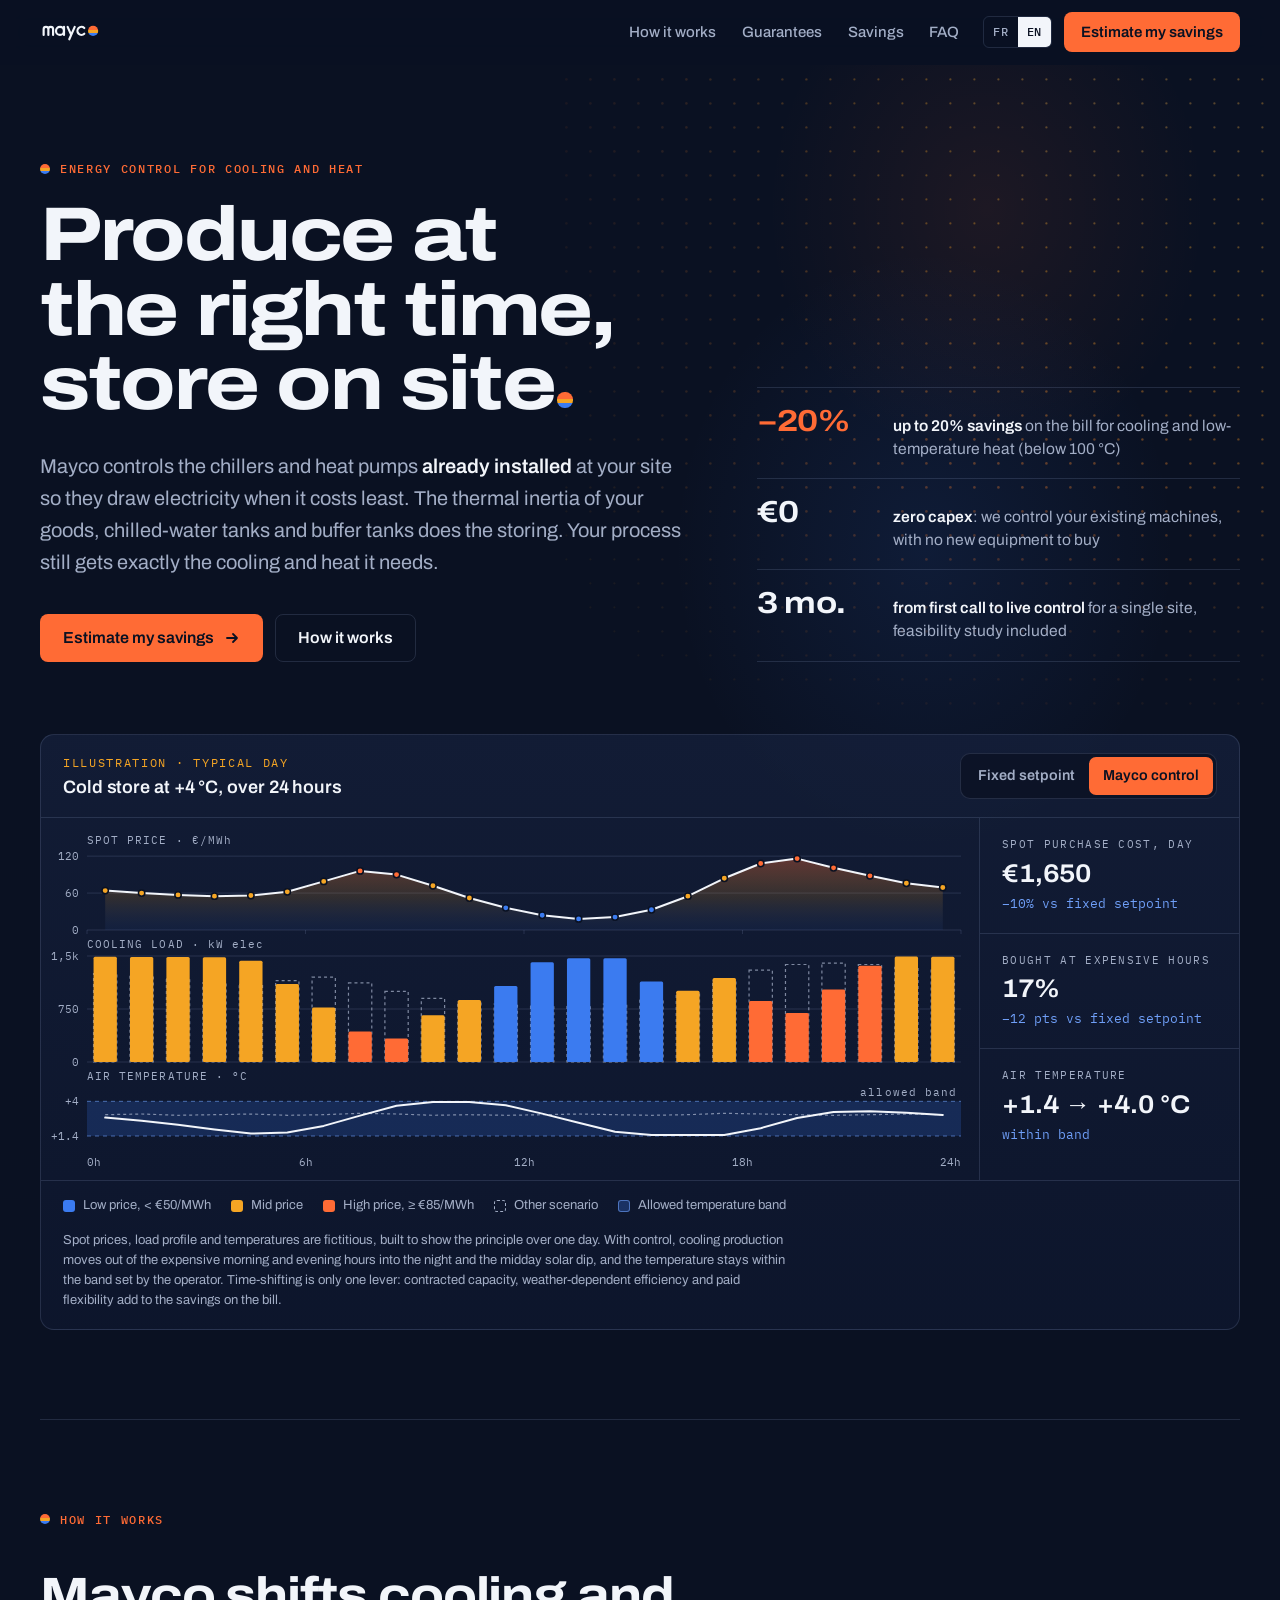
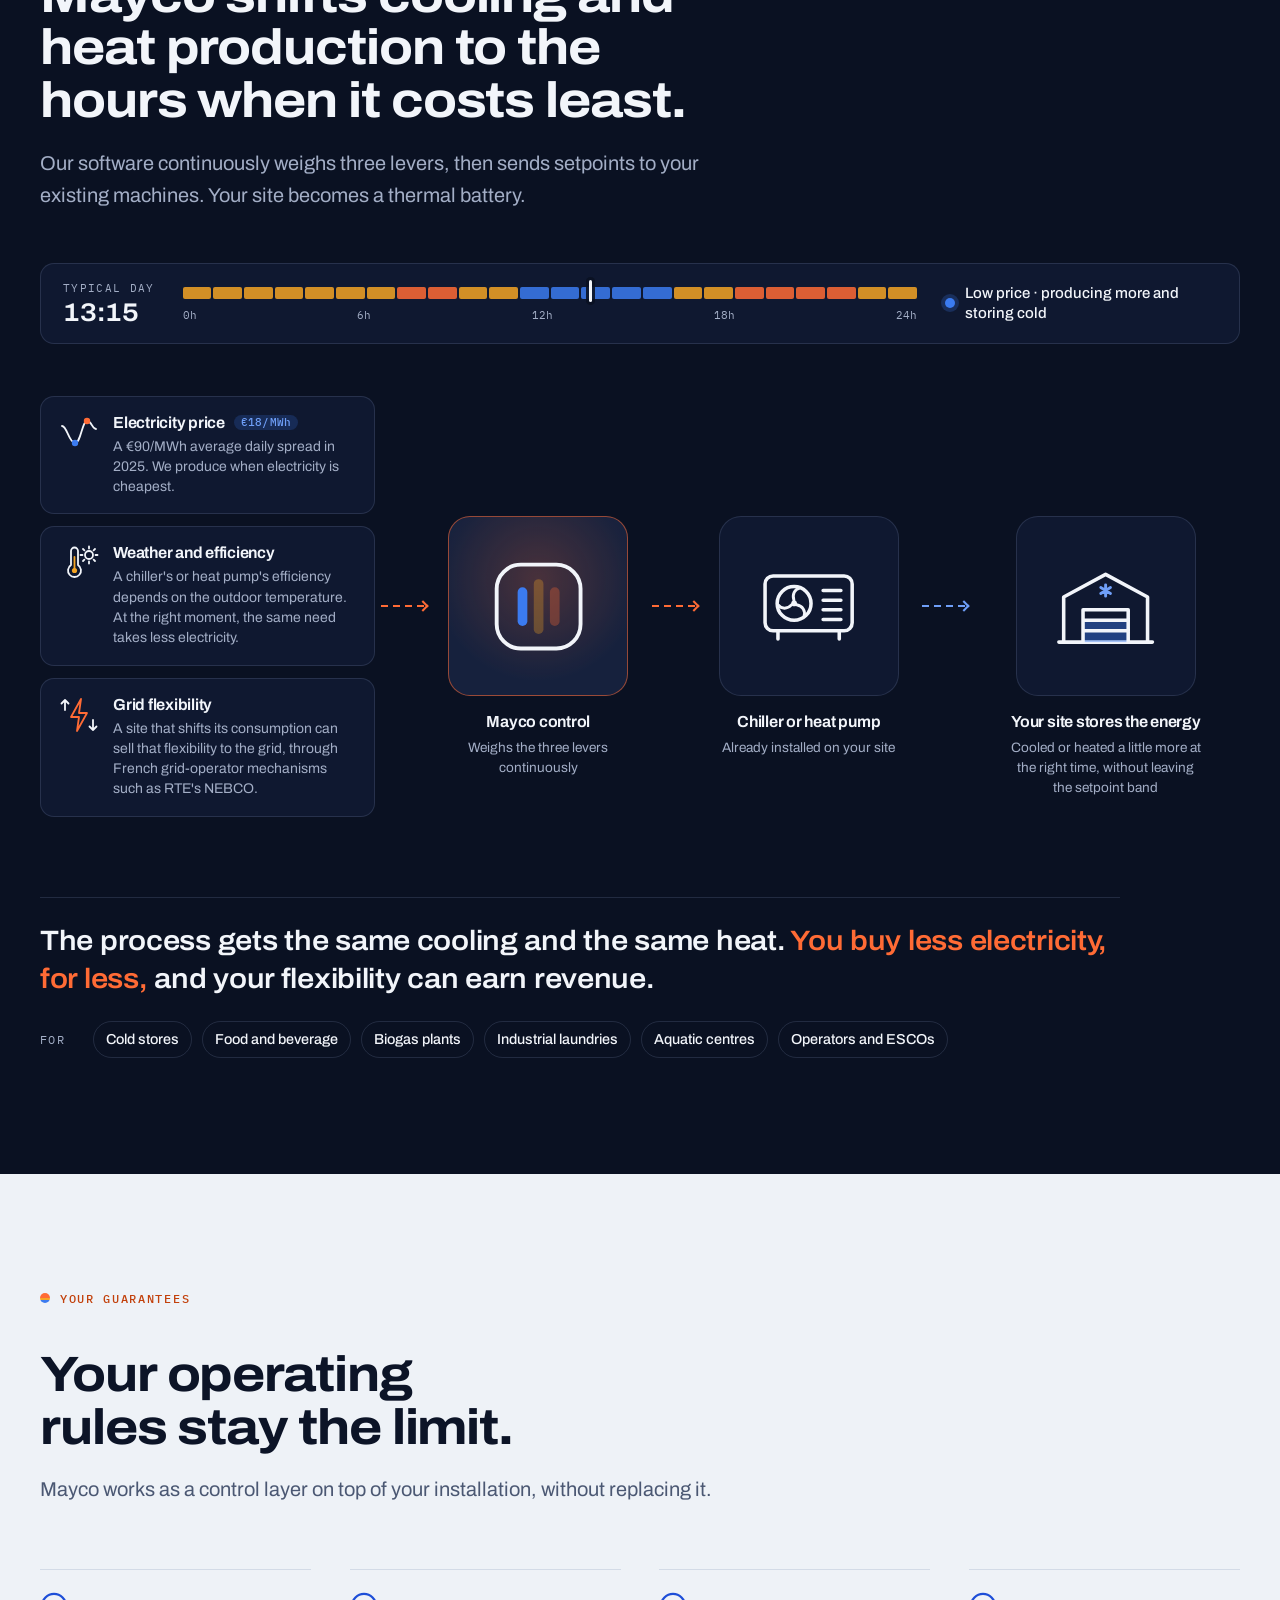
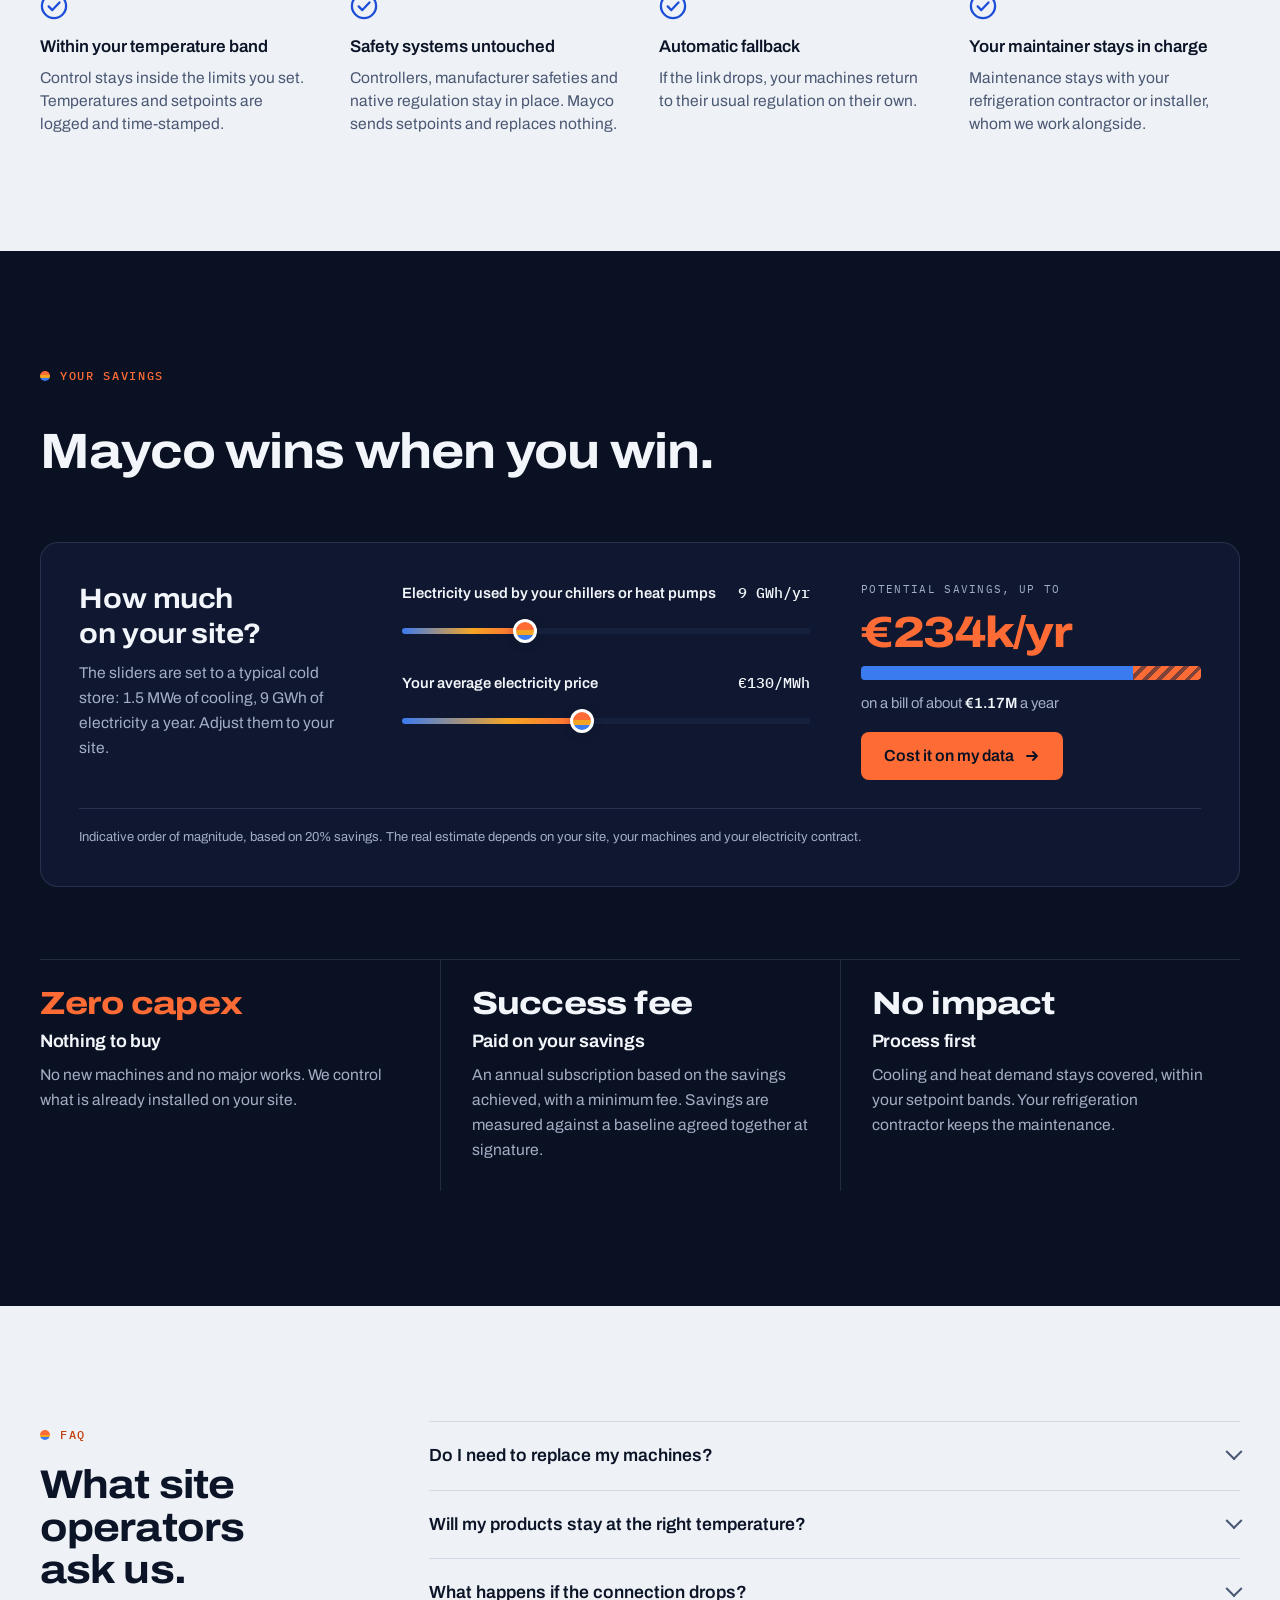
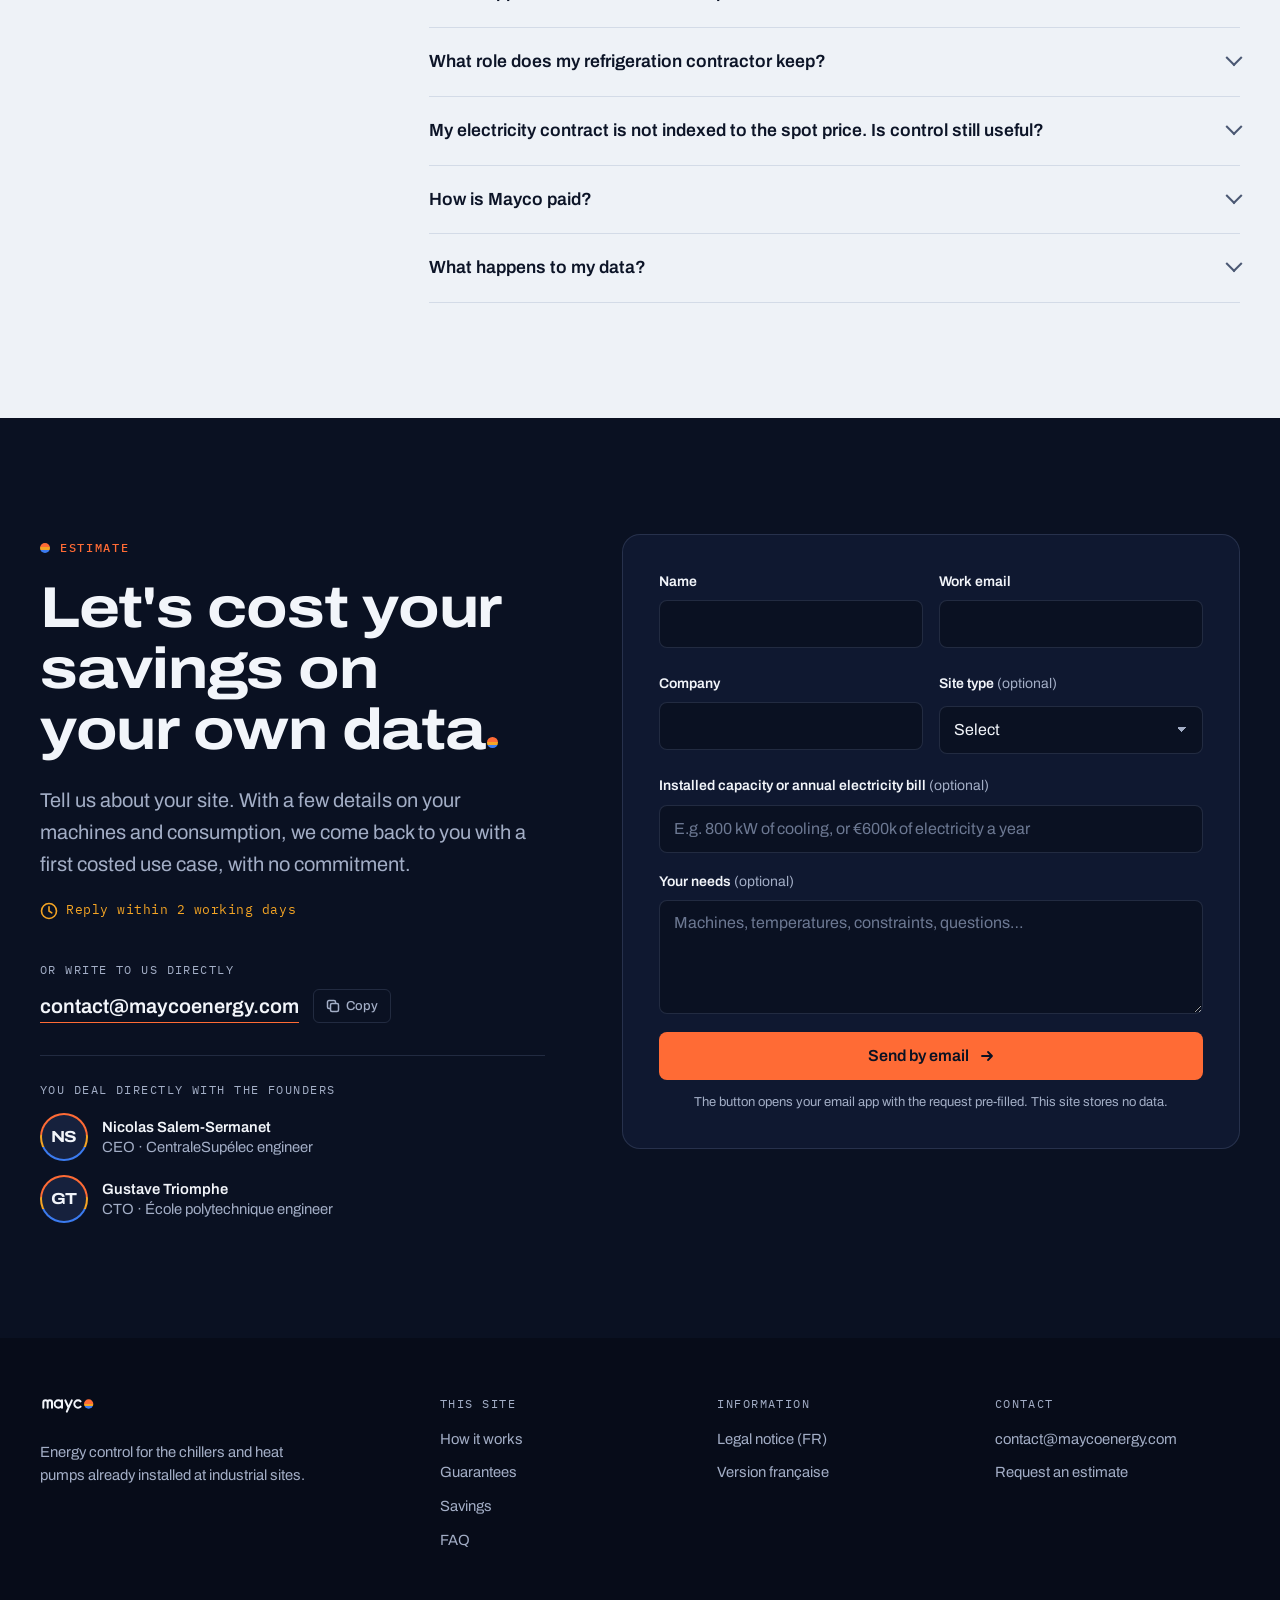
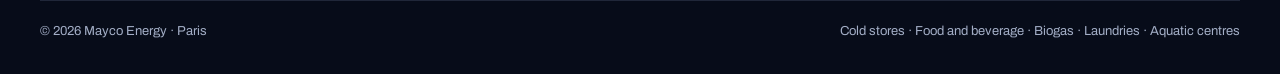
==== commit b122bc16: "Site recentré sur le client, avec animations et interactions Structure réduite à ce qui compte pour " ====
--- a/en/index.html
+++ b/en/index.html
@@ -55,12 +55,10 @@
       </svg>
     </a>
     <nav class="nav" id="nav" aria-label="Main navigation">
-      <a href="#problem">Problem</a>
-      <a href="#solution">Solution</a>
-      <a href="#method">Method</a>
-      <a href="#sectors">Sectors</a>
-      <a href="#case">Example</a>
-      <a href="#team">Team</a>
+      <a href="#solution">How it works</a>
+      <a href="#guarantees">Guarantees</a>
+      <a href="#savings">Savings</a>
+      <a href="#faq">FAQ</a>
       <a class="btn btn-primary nav-cta" href="#contact">Estimate my savings</a>
     </nav>
     <div class="header-tools">
@@ -77,6 +75,7 @@
 
   <!-- HERO -->
   <section class="band band-night hero" id="top" aria-labelledby="hero-title">
+    <canvas class="hero-field" data-field aria-hidden="true"></canvas>
     <div class="wrap">
       <div class="hero-grid">
         <div>
@@ -85,7 +84,7 @@
           <p class="lead">Mayco controls the chillers and heat pumps <strong>already installed</strong> at your site so they draw electricity when it costs least. The thermal inertia of your goods, chilled-water tanks and buffer tanks does the storing. Your process still gets exactly the cooling and heat it needs.</p>
           <div class="btn-row">
             <a class="btn btn-primary" href="#contact">Estimate my savings <svg width="16" height="16" viewBox="0 0 16 16" fill="none" stroke="currentColor" stroke-width="1.8" stroke-linecap="round" stroke-linejoin="round" aria-hidden="true"><path d="M3 8h10M9 4l4 4-4 4"/></svg></a>
-            <a class="btn btn-ghost" href="#method">How it works</a>
+            <a class="btn btn-ghost" href="#solution">How it works</a>
           </div>
         </div>
         <div class="plates" aria-label="The offer in three points">
@@ -116,7 +115,7 @@
           </div>
         </div>
         <div class="synoptic-body">
-          <div class="plot" data-plot aria-hidden="true"></div>
+          <div class="plot" data-plot tabindex="0" role="group" aria-label="Hour-by-hour chart. Hover it or use the left and right arrow keys to move through the day."><div class="plot-tip" data-tip role="status" hidden></div></div>
           <div class="readouts" aria-live="polite">
             <div class="readout">
               <span class="readout-label">Spot purchase cost, day</span>
@@ -147,85 +146,23 @@
     </div>
   </section>
 
-  <!-- PROBLEM -->
-  <section class="band band-frost section" id="problem" aria-labelledby="problem-title">
-    <div class="wrap">
-      <div class="split">
-        <div>
-          <p class="eyebrow">The problem</p>
-          <h2 id="problem-title">Electricity prices change every hour. Your machines never see it.</h2>
-          <div class="prose" style="margin-top: 28px;">
-            <p>To produce cooling or heat below 100 °C, manufacturers and logistics operators rely on chillers and heat pumps. These machines start when the process asks for it, <strong>without looking at the hourly price or the weather</strong>.</p>
-            <p>Yet the gap between expensive and cheap hours has never been wider. Every day, part of the cooling and heat is produced at the wrong time and paid for at the highest price.</p>
-            <p>Utilities are not a site's core business. Nobody has time to re-optimise how they run, hour by hour.</p>
-          </div>
-        </div>
-        <div class="facts">
-          <div class="fact">
-            <span class="fact-value num">90<small>€/MWh</small></span>
-            <div class="fact-text">
-              <p><strong>average daily gap in 2025</strong> between the most and least expensive hour on the French spot market, up from €27/MWh in 2019.</p>
-              <a class="source" href="https://analysesetdonnees.rte-france.com/bilan-electrique-2025/prix" rel="noopener" target="_blank">RTE, Bilan électrique 2025</a>
-            </div>
-          </div>
-          <div class="fact">
-            <span class="fact-value num">513<small>h</small></span>
-            <div class="fact-text">
-              <p>of <strong>negative prices</strong> in France in 2025, up from 147 hours in 2023.</p>
-              <a class="source" href="https://analysesetdonnees.rte-france.com/bilan-electrique-2025/prix" rel="noopener" target="_blank">RTE, Bilans électriques 2023 and 2025</a>
-            </div>
-          </div>
-          <div class="fact">
-            <span class="fact-value num">20<small>%</small></span>
-            <div class="fact-text">
-              <p>of the <strong>world's electricity</strong> is used to produce cooling.</p>
-              <a class="source" href="https://iifiir.org/en/news/international-institute-of-refrigeration-iir-releases-new-technical-brief-the-role-of-refrigeration-in-the-global-economy-3rd-edition" rel="noopener" target="_blank">International Institute of Refrigeration, 2025</a>
-            </div>
-          </div>
-        </div>
-      </div>
-
-      <figure class="quote">
-        <span class="quote-mark" aria-hidden="true">“</span>
-        <blockquote>
-          <p>Refrigeration management is fairly archaic: the compressors follow the setpoint, and that's it. We know we could optimise, but site managers are buried in operations. During a heatwave, the compressors run flat out and all break down at the same time.</p>
-        </blockquote>
-        <figcaption>Former cold-store site manager, 30 years at a European cold-chain leader (translated from French)</figcaption>
-      </figure>
-
-      <div class="stores">
-        <div>
-          <h3>The storage is already on your site.</h3>
-          <p>Shifting production takes storage. On most sites, that storage already exists and needs no investment.</p>
-        </div>
-        <div class="store-list">
-          <div class="store">
-            <svg viewBox="0 0 48 48" fill="none" stroke="currentColor" stroke-width="1.8" stroke-linejoin="round" stroke-linecap="round" aria-hidden="true"><rect x="8" y="22" width="14" height="12" rx="1.5"/><rect x="26" y="22" width="14" height="12" rx="1.5"/><rect x="17" y="8" width="14" height="14" rx="1.5"/><path d="M5 34h38M8 39h32M10 34v5M24 34v5M38 34v5"/><path d="M24 11.5v7M21 13.2l6 3.6M27 13.2l-6 3.6" stroke="#3b7bf0"/></svg>
-            <h4>Goods and cold rooms</h4>
-            <p>Stored products hold their cold for hours. A slight pre-cooling, within the allowed band, carries the site through the expensive hours.</p>
-          </div>
-          <div class="store">
-            <svg viewBox="0 0 48 48" fill="none" stroke="currentColor" stroke-width="1.8" stroke-linejoin="round" stroke-linecap="round" aria-hidden="true"><rect x="5" y="15" width="38" height="21" rx="5"/><path d="M5 26c4.2-3 8.5 3 12.7 0s8.5 3 12.6 0 8.5 3 12.7 0" stroke="#3b7bf0"/><path d="M12 36v4M36 36v4M20 15v-5h8v5"/></svg>
-            <h4>Chilled-water tanks</h4>
-            <p>Common in food processing, they charge with cold when power is cheap and release it to the process later.</p>
-          </div>
-          <div class="store">
-            <svg viewBox="0 0 48 48" fill="none" stroke="currentColor" stroke-width="1.8" stroke-linejoin="round" stroke-linecap="round" aria-hidden="true"><rect x="15" y="5" width="18" height="36" rx="9"/><rect x="19" y="12" width="10" height="7" rx="2" fill="#ff6b35" stroke="none"/><rect x="19" y="20.5" width="10" height="6" rx="2" fill="#f5a524" stroke="none"/><rect x="19" y="28" width="10" height="7" rx="2" fill="#3b7bf0" stroke="none"/><path d="M18 41v3M30 41v3"/></svg>
-            <h4>Hot-water buffer tanks</h4>
-            <p>On the heat side, buffer tanks, process vessels and even an anaerobic digester play the same reservoir role.</p>
-          </div>
-        </div>
-      </div>
-    </div>
-  </section>
-
-  <!-- SOLUTION -->
-  <section class="band band-night section" id="solution" aria-labelledby="solution-title">
+  <!-- HOW IT WORKS -->
+  <section class="band band-night section is-joined" id="solution" aria-labelledby="solution-title">
     <div class="wrap">
       <div class="section-head">
-        <p class="eyebrow">The solution</p>
+        <p class="eyebrow">How it works</p>
         <h2 id="solution-title">Mayco shifts cooling and heat production to the hours when it costs least.</h2>
         <p class="lead">Our software continuously weighs three levers, then sends setpoints to your existing machines. Your site becomes a thermal battery.</p>
+      </div>
+
+      <div class="daybar" data-daybar aria-hidden="true">
+        <div class="daybar-clock"><span>Typical day</span><b class="num" data-day-time>13:00</b></div>
+        <div class="daybar-ribbon">
+          <div class="daybar-cells"><i class="is-amber"></i><i class="is-amber"></i><i class="is-amber"></i><i class="is-amber"></i><i class="is-amber"></i><i class="is-amber"></i><i class="is-amber"></i><i class="is-heat"></i><i class="is-heat"></i><i class="is-amber"></i><i class="is-amber"></i><i class="is-cold"></i><i class="is-cold"></i><i class="is-cold"></i><i class="is-cold"></i><i class="is-cold"></i><i class="is-amber"></i><i class="is-amber"></i><i class="is-heat"></i><i class="is-heat"></i><i class="is-heat"></i><i class="is-heat"></i><i class="is-amber"></i><i class="is-amber"></i></div>
+          <span class="daybar-head" data-day-head style="left: 56.25%;"></span>
+          <div class="daybar-hours"><span>0h</span><span>6h</span><span>12h</span><span>18h</span><span>24h</span></div>
+        </div>
+        <div class="daybar-state"><span class="daybar-dot is-cold" data-day-dot></span><span data-day-state>Low price · producing more and storing cold</span></div>
       </div>
 
       <div class="flow">
@@ -233,7 +170,7 @@
           <div class="lever">
             <svg viewBox="0 0 40 40" fill="none" stroke="currentColor" stroke-width="1.8" stroke-linecap="round" stroke-linejoin="round" aria-hidden="true"><path d="M3 13c5 0 7 17 13 17S23 8 28 8s5 8 9 8"/><circle cx="16" cy="30" r="3.2" fill="#3b7bf0" stroke="none"/><circle cx="28" cy="8" r="3.2" fill="#ff6b35" stroke="none"/></svg>
             <div>
-              <h3>Electricity price</h3>
+              <h3>Electricity price <span class="live-pill is-cold" data-day-price>€18/MWh</span></h3>
               <p>A €90/MWh average daily spread in 2025. We produce when electricity is cheapest.</p>
             </div>
           </div>
@@ -253,11 +190,11 @@
           </div>
         </div>
 
-        <div class="link" aria-hidden="true"></div>
+        <div class="link" data-link="1" aria-hidden="true"></div>
 
         <div class="node is-mayco">
           <div class="node-box">
-            <svg viewBox="0 0 64 64" fill="none" stroke-linecap="round" aria-hidden="true"><rect x="6" y="6" width="52" height="52" rx="15" stroke="currentColor" stroke-width="2.4"/><path d="M22 23v18" stroke="#3b7bf0" stroke-width="6"/><path d="M32 18v28" stroke="#f5a524" stroke-width="6"/><path d="M42 23v18" stroke="#ff6b35" stroke-width="6"/></svg>
+            <svg viewBox="0 0 64 64" fill="none" stroke-linecap="round" aria-hidden="true"><rect x="6" y="6" width="52" height="52" rx="15" stroke="currentColor" stroke-width="2.4"/><path d="M22 23v18" stroke="#3b7bf0" stroke-width="6" data-tier="cold"/><path d="M32 18v28" stroke="#f5a524" stroke-width="6" data-tier="amber"/><path d="M42 23v18" stroke="#ff6b35" stroke-width="6" data-tier="heat"/></svg>
           </div>
           <div class="node-text">
             <h3>Mayco control</h3>
@@ -265,11 +202,11 @@
           </div>
         </div>
 
-        <div class="link" aria-hidden="true"></div>
+        <div class="link" data-link="2" aria-hidden="true"></div>
 
         <div class="node">
           <div class="node-box">
-            <svg viewBox="0 0 64 64" fill="none" stroke="currentColor" stroke-width="2.2" stroke-linecap="round" stroke-linejoin="round" aria-hidden="true"><rect x="5" y="13" width="54" height="34" rx="5"/><circle cx="23" cy="30" r="10.5"/><circle cx="23" cy="30" r="1.8" fill="currentColor" stroke="none"/><path d="M23 28.2c-1.2-3.6.6-6.8 4-7.4M24.6 31c3.6.9 5.4 4 4 7.2M21.4 31c-2.6 2.8-6.3 3-8.4.5" stroke-width="1.8"/><path d="M41 22h11M41 28h11M41 34h11M41 40h11"/><path d="M13 47v5M51 47v5"/></svg>
+            <svg viewBox="0 0 64 64" fill="none" stroke="currentColor" stroke-width="2.2" stroke-linecap="round" stroke-linejoin="round" aria-hidden="true"><rect x="5" y="13" width="54" height="34" rx="5"/><circle cx="23" cy="30" r="10.5"/><circle cx="23" cy="30" r="1.8" fill="currentColor" stroke="none"/><g data-rotor><path d="M23 28.2c-1.2-3.6.6-6.8 4-7.4M24.6 31c3.6.9 5.4 4 4 7.2M21.4 31c-2.6 2.8-6.3 3-8.4.5" stroke-width="1.8"/></g><path d="M41 22h11M41 28h11M41 34h11M41 40h11"/><path d="M13 47v5M51 47v5"/></svg>
           </div>
           <div class="node-text">
             <h3>Chiller or heat pump</h3>
@@ -277,11 +214,11 @@
           </div>
         </div>
 
-        <div class="link is-cold" aria-hidden="true"></div>
+        <div class="link is-cold" data-link="3" aria-hidden="true"></div>
 
         <div class="node">
           <div class="node-box">
-            <svg viewBox="0 0 64 64" fill="none" stroke="currentColor" stroke-width="2.2" stroke-linecap="round" stroke-linejoin="round" aria-hidden="true"><path d="M6 54V26l26-14 26 14v28"/><path d="M3 54h58"/><rect x="18" y="34" width="28" height="20" fill="rgba(59,123,240,.28)" stroke="none"/><path d="M18 54V34h28v20M18 40.5h28M18 47h28"/><path d="M32 18.5v7M29 20.2l6 3.6M35 20.2l-6 3.6" stroke="#6f9ff8" stroke-width="1.8"/></svg>
+            <svg viewBox="0 0 64 64" fill="none" stroke="currentColor" stroke-width="2.2" stroke-linecap="round" stroke-linejoin="round" aria-hidden="true"><path d="M6 54V26l26-14 26 14v28"/><path d="M3 54h58"/><rect x="18" y="41.4" width="28" height="12.6" fill="rgba(59,123,240,.42)" stroke="none" data-fill/><path d="M18 54V34h28v20M18 40.5h28M18 47h28"/><path d="M32 18.5v7M29 20.2l6 3.6M35 20.2l-6 3.6" stroke="#6f9ff8" stroke-width="1.8"/></svg>
           </div>
           <div class="node-text">
             <h3>Your site stores the energy</h3>
@@ -291,56 +228,29 @@
       </div>
 
       <p class="flow-foot">The process gets the same cooling and the same heat. <span>You buy less electricity, for less,</span> and your flexibility can earn revenue.</p>
-    </div>
-  </section>
-
-  <!-- METHOD -->
-  <section class="band band-frost section" id="method" aria-labelledby="method-title">
+      <div class="eco">
+        <span class="mono">For</span>
+        <ul>
+          <li>Cold stores</li>
+          <li>Food and beverage</li>
+          <li>Biogas plants</li>
+          <li>Industrial laundries</li>
+          <li>Aquatic centres</li>
+          <li>Operators and ESCOs</li>
+        </ul>
+      </div>
+    </div>
+  </section>
+
+  <!-- GUARANTEES -->
+  <section class="band band-frost section" id="guarantees" aria-labelledby="guarantees-title">
     <div class="wrap">
       <div class="section-head">
-        <p class="eyebrow">Method</p>
-        <h2 id="method-title">A digital twin of your site, controlled in four steps.</h2>
-        <p class="lead">From simple data, Mayco models the thermal behaviour of your site, then controls it within every one of your operating constraints.</p>
-      </div>
-
-      <ol class="phases" style="list-style: none; margin: 0; padding: 0;">
-        <li class="phase">
-          <div class="phase-head"><span class="phase-num">01</span><span class="phase-rule"></span></div>
-          <h3>Model</h3>
-          <p>We build a stochastic digital twin of your thermal system: consumption, production, losses and external uncertainty.</p>
-          <div class="chips"><span class="chip">load history</span><span class="chip">machine datasheets</span><span class="chip">setpoint bands</span></div>
-        </li>
-        <li class="phase">
-          <div class="phase-head"><span class="phase-num">02</span><span class="phase-rule"></span></div>
-          <h3>Observe</h3>
-          <p>We collect live forecasts of prices, weather and site activity, and the real state of the machines through sensors.</p>
-          <div class="chips"><span class="chip">day-ahead prices</span><span class="chip">weather</span><span class="chip">schedule</span><span class="chip">sensors</span></div>
-        </li>
-        <li class="phase">
-          <div class="phase-head"><span class="phase-num">03</span><span class="phase-rule"></span></div>
-          <h3>Optimise</h3>
-          <p>Our constrained optimisation algorithm computes the cheapest operating plan that respects all your limits.</p>
-          <div class="chips"><span class="chip">cost</span><span class="chip">temperatures</span><span class="chip">machine limits</span></div>
-        </li>
-        <li class="phase">
-          <div class="phase-head"><span class="phase-num">04</span><span class="phase-rule"></span></div>
-          <h3>Execute</h3>
-          <p>Our on-site gateway, supervised remotely, passes setpoints to your existing controllers and reports measurements back.</p>
-          <div class="chips"><span class="chip">existing PLCs</span><span class="chip">setpoint log</span></div>
-        </li>
-      </ol>
-
-      <p class="loop-line">
-        <svg viewBox="0 0 28 28" fill="none" stroke="currentColor" stroke-width="1.8" stroke-linecap="round" stroke-linejoin="round" aria-hidden="true"><path d="M23 11a10 10 0 0 0-18.2-2.6M5 17a10 10 0 0 0 18.2 2.6" /><path d="M4 3.5v5h5M24 24.5v-5h-5" stroke="#ff6b35"/></svg>
-        <span><strong>Measurements recalibrate the model.</strong> The gap between what the controller predicted and what the sensors measure keeps refining your site's digital twin.</span>
-      </p>
-
-      <div class="guards">
-        <div>
-          <h3>Your operating rules stay the limit.</h3>
-          <p>Mayco works as a control layer on top of your installation, without replacing it.</p>
-        </div>
-        <ul class="guard-list">
+        <p class="eyebrow">Your guarantees</p>
+        <h2 id="guarantees-title">Your operating rules stay the limit.</h2>
+        <p class="lead">Mayco works as a control layer on top of your installation, without replacing it.</p>
+      </div>
+      <ul class="guard-list is-wide">
           <li>
             <svg viewBox="0 0 22 22" fill="none" stroke="currentColor" stroke-width="1.8" stroke-linecap="round" stroke-linejoin="round" style="color: var(--cold-ink);" aria-hidden="true"><circle cx="11" cy="11" r="9.5"/><path d="M6.8 11.3l2.9 2.9 5.6-6"/></svg>
             <span><strong>Within your temperature band</strong>Control stays inside the limits you set. Temperatures and setpoints are logged and time-stamped.</span>
@@ -358,149 +268,39 @@
             <span><strong>Your maintainer stays in charge</strong>Maintenance stays with your refrigeration contractor or installer, whom we work alongside.</span>
           </li>
         </ul>
-      </div>
-    </div>
-  </section>
-
-  <!-- SECTORS -->
-  <section class="band band-night section" id="sectors" aria-labelledby="sectors-title">
+    </div>
+  </section>
+
+  <!-- SAVINGS -->
+  <section class="band band-night section" id="savings" aria-labelledby="savings-title">
     <div class="wrap">
       <div class="section-head">
-        <p class="eyebrow">Who it's for</p>
-        <h2 id="sectors-title">Sites where cooling and heat weigh heavily, and where the storage already exists.</h2>
-        <p class="lead">We start with sites that are already electrified and can be controlled without works.</p>
-      </div>
-
-      <div class="spec" role="table" aria-label="Sectors covered">
-        <div class="spec-row spec-head" role="row">
-          <span role="columnheader">Site</span>
-          <span role="columnheader">What Mayco controls</span>
-          <span role="columnheader">Storage already in place</span>
-          <span role="columnheader">Who decides</span>
-        </div>
-        <div class="spec-row" role="row">
-          <div class="spec-sector" role="cell">
-            <svg viewBox="0 0 48 48" fill="none" stroke="currentColor" stroke-width="1.8" stroke-linecap="round" stroke-linejoin="round" aria-hidden="true"><path d="M5 42V20L24 9l19 11v22"/><path d="M3 42h42"/><rect x="14" y="27" width="20" height="15" fill="rgba(59,123,240,.28)" stroke="none"/><path d="M14 42V27h20v15M14 32h20M14 37h20"/></svg>
-            <div>
-              <h3>Cold stores</h3>
-              <p>Frozen and chilled, single sites or multi-site networks</p>
-              <span class="tag-entry">Entry point</span>
-            </div>
-          </div>
-          <div class="spec-cell" role="cell"><span class="spec-k">What Mayco controls</span>Refrigeration plants and chillers</div>
-          <div class="spec-cell" role="cell"><span class="spec-k">Storage already in place</span>The thermal inertia of goods and cold rooms</div>
-          <div class="spec-cell" role="cell"><span class="spec-k">Who decides</span>Group technical director, site manager</div>
-        </div>
-        <div class="spec-row" role="row">
-          <div class="spec-sector" role="cell">
-            <svg viewBox="0 0 48 48" fill="none" stroke="currentColor" stroke-width="1.8" stroke-linecap="round" stroke-linejoin="round" aria-hidden="true"><path d="M4 42V22l9 5v-5l9 5v-5l9 5V8h8v34Z"/><path d="M2 42h44"/><path d="M10 35h4M19 35h4M28 35h4" stroke="#3b7bf0"/></svg>
-            <div>
-              <h3>Food and beverage</h3>
-              <p>Process cooling, chilled water, hot water for process and cleaning</p>
-            </div>
-          </div>
-          <div class="spec-cell" role="cell"><span class="spec-k">What Mayco controls</span>Process chillers, chilled-water production, heat pumps</div>
-          <div class="spec-cell" role="cell"><span class="spec-k">Storage already in place</span>Chilled-water tanks, process and buffer vessels</div>
-          <div class="spec-cell" role="cell"><span class="spec-k">Who decides</span>Utilities or energy manager, technical director</div>
-        </div>
-        <div class="spec-row" role="row">
-          <div class="spec-sector" role="cell">
-            <svg viewBox="0 0 48 48" fill="none" stroke="currentColor" stroke-width="1.8" stroke-linecap="round" stroke-linejoin="round" aria-hidden="true"><rect x="5" y="12" width="38" height="24" rx="4"/><circle cx="18" cy="24" r="7"/><circle cx="18" cy="24" r="1.6" fill="currentColor" stroke="none"/><path d="M30 18c2 2 2 4 0 6s-2 4 0 6M36 18c2 2 2 4 0 6s-2 4 0 6" stroke="#ff6b35"/><path d="M11 36v4M37 36v4"/></svg>
-            <div>
-              <h3>Sites with heat pumps</h3>
-              <p>Biogas plants, industrial laundries, aquatic centres, textile dyeing</p>
-            </div>
-          </div>
-          <div class="spec-cell" role="cell"><span class="spec-k">What Mayco controls</span>Industrial heat pumps, heat below 100 °C</div>
-          <div class="spec-cell" role="cell"><span class="spec-k">Storage already in place</span>Buffer tanks, digesters, pools</div>
-          <div class="spec-cell" role="cell"><span class="spec-k">Who decides</span>Owner-manager or technical manager</div>
-        </div>
-        <div class="spec-row" role="row">
-          <div class="spec-sector" role="cell">
-            <svg viewBox="0 0 48 48" fill="none" stroke="currentColor" stroke-width="1.8" stroke-linecap="round" stroke-linejoin="round" aria-hidden="true"><rect x="5" y="22" width="10" height="18" rx="1.5"/><rect x="19" y="12" width="10" height="28" rx="1.5"/><rect x="33" y="18" width="10" height="22" rx="1.5"/><path d="M10 22v-6h9M38 18v-6h-9" stroke="#f5a524"/><path d="M3 40h42"/></svg>
-            <div>
-              <h3>Operators and ESCOs</h3>
-              <p>Energy performance contracts, district heating</p>
-            </div>
-          </div>
-          <div class="spec-cell" role="cell"><span class="spec-k">What Mayco controls</span>The fleets of thermal machines you operate</div>
-          <div class="spec-cell" role="cell"><span class="spec-k">Storage already in place</span>Depends on the site: tanks, networks, building inertia</div>
-          <div class="spec-cell" role="cell"><span class="spec-k">Who decides</span>Technical director, then contract manager</div>
-        </div>
-      </div>
-
-      <div class="partners">
-        <p><strong>Manufacturers, installers, refrigeration contractors.</strong> Your customers want lower energy bills. Offer them installations controlled by Mayco, built on your equipment.</p>
-        <a class="btn btn-ghost" href="#contact">Become a partner</a>
-      </div>
-    </div>
-  </section>
-
-  <!-- CASE -->
-  <section class="band band-frost section" id="case" aria-labelledby="case-title">
-    <div class="wrap">
-      <div class="case">
-        <div>
-          <p class="eyebrow">Worked example</p>
-          <h2 id="case-title">A cold store at +4 °C.</h2>
-          <ol class="case-steps">
-            <li>
-              <span class="step-n">1</span>
-              <div>
-                <h3>Cooling: a heavy, poorly controlled cost</h3>
-                <p>The warehouse is kept at +4 °C all year round. The chillers follow the setpoint, whatever the price of the hour.</p>
-              </div>
-            </li>
-            <li>
-              <span class="step-n">2</span>
-              <div>
-                <h3>Mayco controls the thermal system</h3>
-                <p>From the site's data, Mayco builds its digital twin, then runs the chillers by using the warehouse's <strong>thermal inertia profile</strong>.</p>
-              </div>
-            </li>
-            <li>
-              <span class="step-n">3</span>
-              <div>
-                <h3>Savings in the first year</h3>
-                <p>No machine to buy and no works: savings start as soon as control goes live.</p>
-              </div>
-            </li>
-          </ol>
-        </div>
-
-        <div class="sheet" aria-label="Example site sheet">
-          <div class="sheet-head"><span>Site sheet · illustrative case</span><span>+4 °C</span></div>
-          <div class="sheet-specs">
-            <div class="sheet-spec"><b>1.5 MWe</b><span>electrical cooling capacity</span></div>
-            <div class="sheet-spec"><b>9 GWh</b><span>of electricity per year</span></div>
-            <div class="sheet-spec"><b>€1.2M</b><span>energy bill per year</span></div>
-          </div>
-          <div class="sheet-bars">
-            <div class="bill">
-              <div class="bill-top"><span>Current bill</span><b>€1.2M / yr</b></div>
-              <div class="bill-track" aria-hidden="true"><span class="bill-fill" style="width: 100%;"></span></div>
-            </div>
-            <div class="bill">
-              <div class="bill-top"><span>With Mayco control</span><b>≈ €0.96M / yr</b></div>
-              <div class="bill-track" aria-hidden="true"><span class="bill-fill is-mayco" style="width: 80%;"></span><span class="bill-fill is-gain" style="width: 20%;"></span></div>
-            </div>
-          </div>
-          <div class="sheet-result">
-            <b class="num">€240k</b>
-            <span><strong>saved per year</strong>, a 20% cut in the cooling bill, with no equipment investment.</span>
-          </div>
-          <p class="sheet-note">An illustrative case built to show orders of magnitude, not a customer. Assumptions: electricity at €130/MWh, 20% savings. Your own estimate is based on your site's real data.</p>
-        </div>
-      </div>
-    </div>
-  </section>
-
-  <!-- MODEL -->
-  <section class="band band-night section" id="model" aria-labelledby="model-title">
-    <div class="wrap">
-      <div class="section-head">
-        <p class="eyebrow">Business model</p>
-        <h2 id="model-title">Mayco wins when you win.</h2>
+        <p class="eyebrow">Your savings</p>
+        <h2 id="savings-title">Mayco wins when you win.</h2>
+      </div>
+      <div class="estimator is-first" data-estimator>
+        <div class="est-head">
+          <h3>How much on your site?</h3>
+          <p>The sliders are set to a typical cold store: 1.5 MWe of cooling, 9 GWh of electricity a year. Adjust them to your site.</p>
+        </div>
+        <div class="est-controls">
+          <div class="est-field">
+            <div class="est-label"><label for="est-gwh">Electricity used by your chillers or heat pumps</label><output for="est-gwh" data-est-out="gwh">9 GWh/yr</output></div>
+            <input id="est-gwh" type="range" min="0.5" max="30" step="0.5" value="9" style="--p: 28.8%;">
+          </div>
+          <div class="est-field">
+            <div class="est-label"><label for="est-price">Your average electricity price</label><output for="est-price" data-est-out="price">€130/MWh</output></div>
+            <input id="est-price" type="range" min="60" max="220" step="5" value="130" style="--p: 43.75%;">
+          </div>
+        </div>
+        <div class="est-result">
+          <span class="est-k">Potential savings, up to</span>
+          <b class="est-save num" data-est-out="save">€234k/yr</b>
+          <div class="bill-track" aria-hidden="true"><span class="bill-fill is-mayco" style="width: 80%;"></span><span class="bill-fill is-gain" style="width: 20%;"></span></div>
+          <span class="est-bill">on a bill of about <b class="num" data-est-out="bill">€1.17M</b> a year</span>
+          <a class="btn btn-primary" href="#contact">Cost it on my data <svg width="16" height="16" viewBox="0 0 16 16" fill="none" stroke="currentColor" stroke-width="1.8" stroke-linecap="round" stroke-linejoin="round" aria-hidden="true"><path d="M3 8h10M9 4l4 4-4 4"/></svg></a>
+        </div>
+        <p class="est-note">Indicative order of magnitude, based on 20% savings. The real estimate depends on your site, your machines and your electricity contract.</p>
       </div>
 
       <div class="pillars">
@@ -519,60 +319,6 @@
           <h3>Process first</h3>
           <p>Cooling and heat demand stays covered, within your setpoint bands. Your refrigeration contractor keeps the maintenance.</p>
         </div>
-      </div>
-    </div>
-  </section>
-
-  <!-- IMPACT -->
-  <section class="band band-frost section" id="impact" aria-labelledby="impact-title">
-    <div class="wrap">
-      <div class="section-head">
-        <p class="eyebrow">Impact</p>
-        <h2 id="impact-title">Lower costs, a steadier grid, a safer cold chain.</h2>
-      </div>
-      <div class="impact">
-        <div class="impact-item">
-          <h3>Industrial competitiveness</h3>
-          <p>Energy weighs on the competitiveness of industrial and logistics sites. Every euro saved on utilities makes them more resilient, along with the jobs they carry.</p>
-        </div>
-        <div class="impact-item">
-          <h3>Grid balance</h3>
-          <p>Consuming when renewable power is plentiful and cutting back at peaks helps balance the grid. In 2025, nearly 3 TWh of French solar and wind output was lost for lack of demand during negative-price hours.</p>
-          <a class="source" href="https://assets.rte-france.com/prod/public/2026-03/Bilan-electrique-2025-rapport-complet_0.pdf" rel="noopener" target="_blank">RTE, Bilan électrique 2025</a>
-        </div>
-        <div class="impact-item">
-          <h3>Cold chain</h3>
-          <p>Pre-cooling ahead of a heatwave avoids running every compressor flat out at the same time, and lowers the risk of breakdowns and lost goods.</p>
-        </div>
-      </div>
-    </div>
-  </section>
-
-  <!-- TEAM -->
-  <section class="band band-night section" id="team" aria-labelledby="team-title">
-    <div class="wrap">
-      <div class="section-head">
-        <p class="eyebrow">The team</p>
-        <h2 id="team-title">Energy and AI, together to run your machines.</h2>
-        <p class="lead">Mayco Energy combines expertise in electricity markets and energy systems with expertise in artificial intelligence and optimisation.</p>
-      </div>
-      <div class="team">
-        <article class="person">
-          <span class="monogram" aria-hidden="true">NS</span>
-          <div>
-            <h3>Nicolas Salem-Sermanet</h3>
-            <p class="role">Co-founder · CEO</p>
-            <p>CentraleSupélec engineer in energy efficiency, from the entrepreneurship track. Specialist in electricity markets and energy systems, with a background in venture capital.</p>
-          </div>
-        </article>
-        <article class="person">
-          <span class="monogram" aria-hidden="true">GT</span>
-          <div>
-            <h3>Gustave Triomphe</h3>
-            <p class="role">Co-founder · CTO</p>
-            <p>École polytechnique engineer specialised in AI, data science and deep learning. After consulting on the energy transition, he designs Mayco's models and control algorithm.</p>
-          </div>
-        </article>
       </div>
     </div>
   </section>
@@ -600,10 +346,6 @@
         <details>
           <summary>What role does my refrigeration contractor keep?</summary>
           <p>They keep the maintenance of and responsibility for your equipment. We work with them and only act through the interfaces provided by the manufacturer.</p>
-        </details>
-        <details>
-          <summary>Where do the savings come from?</summary>
-          <p>From several levers combined: buying electricity at the cheapest hours, running machines when their efficiency is best, limiting the power drawn at peak times, and selling your site's flexibility to the grid.</p>
         </details>
         <details>
           <summary>My electricity contract is not indexed to the spot price. Is control still useful?</summary>
@@ -636,6 +378,11 @@
             <button class="copy-btn" type="button" data-copy="contact@maycoenergy.com"><svg width="14" height="14" viewBox="0 0 14 14" fill="none" stroke="currentColor" stroke-width="1.5" aria-hidden="true"><rect x="4.5" y="4.5" width="8" height="8" rx="1.5"/><path d="M9.5 4.5V3a1.5 1.5 0 0 0-1.5-1.5H3A1.5 1.5 0 0 0 1.5 3v5A1.5 1.5 0 0 0 3 9.5h1.5"/></svg><span>Copy</span></button>
           </div>
         </div>
+        <div class="founders">
+          <span class="mono">You deal directly with the founders</span>
+          <div class="founder"><span class="monogram" aria-hidden="true">NS</span><span><strong>Nicolas Salem-Sermanet</strong>CEO · CentraleSupélec engineer</span></div>
+          <div class="founder"><span class="monogram" aria-hidden="true">GT</span><span><strong>Gustave Triomphe</strong>CTO · École polytechnique engineer</span></div>
+        </div>
       </div>
 
       <form class="form" data-contact-form novalidate>
@@ -699,24 +446,21 @@
         <p>Energy control for the chillers and heat pumps already installed at industrial sites.</p>
       </div>
       <div class="footer-col">
-        <span class="mono">Solution</span>
-        <a href="#solution">The solution</a>
-        <a href="#method">Method</a>
-        <a href="#sectors">Sectors</a>
-        <a href="#case">Worked example</a>
+        <span class="mono">This site</span>
+        <a href="#solution">How it works</a>
+        <a href="#guarantees">Guarantees</a>
+        <a href="#savings">Savings</a>
+        <a href="#faq">FAQ</a>
       </div>
       <div class="footer-col">
-        <span class="mono">Company</span>
-        <a href="#model">Business model</a>
-        <a href="#team">Team</a>
-        <a href="#faq">FAQ</a>
+        <span class="mono">Information</span>
         <a href="../mentions-legales.html" hreflang="fr">Legal notice (FR)</a>
+        <a href="../" hreflang="fr" lang="fr">Version française</a>
       </div>
       <div class="footer-col">
         <span class="mono">Contact</span>
         <a href="mailto:contact@maycoenergy.com">contact@maycoenergy.com</a>
         <a href="#contact">Request an estimate</a>
-        <a href="../" hreflang="fr" lang="fr">Version française</a>
       </div>
     </div>
     <div class="footer-base">
--- a/assets/css/site.css
+++ b/assets/css/site.css
@@ -392,11 +392,11 @@
   inset: -20% -10% auto 40%;
   height: 90%;
   background:
-    radial-gradient(closest-side, rgba(255, 107, 53, 0.13), transparent 70%) 60% 10% / 70% 60% no-repeat,
-    radial-gradient(closest-side, rgba(59, 123, 240, 0.16), transparent 70%) 30% 90% / 80% 70% no-repeat;
+    radial-gradient(closest-side, rgba(255, 107, 53, 0.08), transparent 70%) 60% 10% / 70% 60% no-repeat,
+    radial-gradient(closest-side, rgba(59, 123, 240, 0.1), transparent 70%) 30% 90% / 80% 70% no-repeat;
   pointer-events: none;
 }
-.hero .wrap { position: relative; }
+.hero .wrap { position: relative; z-index: 1; }
 .hero-grid {
   display: grid;
   grid-template-columns: minmax(0, 1.35fr) minmax(0, 1fr);
@@ -599,108 +599,6 @@
   .seg button { flex: 1; }
 }
 
-/* ---------- Constat ---------- */
-
-.split {
-  display: grid;
-  grid-template-columns: minmax(0, 1fr) minmax(0, 1fr);
-  gap: clamp(40px, 6vw, 96px);
-  align-items: start;
-}
-@media (max-width: 900px) { .split { grid-template-columns: 1fr; } }
-
-.facts { display: grid; gap: 0; border-top: 1px solid var(--line); }
-.fact {
-  display: grid;
-  grid-template-columns: minmax(8.5rem, auto) minmax(0, 1fr);
-  gap: 8px 24px;
-  padding: 24px 0;
-  border-bottom: 1px solid var(--line);
-}
-.fact-value {
-  font-size: clamp(2.2rem, 1.8rem + 1.6vw, 3.2rem);
-  line-height: 0.95;
-  font-weight: 760;
-  font-stretch: 118%;
-  letter-spacing: -0.03em;
-  font-variant-numeric: tabular-nums;
-  white-space: nowrap;
-}
-.fact-value small { font-size: 0.42em; font-weight: 600; letter-spacing: 0; margin-left: 4px; color: var(--muted); }
-.fact-text { color: var(--muted); font-size: 0.975rem; line-height: 1.5; }
-.fact-text strong { color: var(--fg); font-weight: 600; }
-.source {
-  display: inline-block;
-  margin-top: 8px;
-  font-family: var(--font-mono);
-  font-size: 0.72rem;
-  letter-spacing: 0.04em;
-  color: var(--muted);
-  text-decoration: underline;
-  text-decoration-color: var(--line);
-  text-underline-offset: 3px;
-}
-.source:hover { color: var(--fg); text-decoration-color: currentColor; }
-@media (max-width: 520px) { .fact { grid-template-columns: 1fr; } }
-
-.quote {
-  margin: clamp(56px, 7vw, 88px) 0 0;
-  padding: clamp(28px, 4vw, 48px) 0 0;
-  border-top: 1px solid var(--line);
-  display: grid;
-  grid-template-columns: 64px minmax(0, 1fr);
-  gap: 8px 24px;
-}
-.quote-mark {
-  font-size: 5rem;
-  line-height: 0.8;
-  font-weight: 800;
-  color: var(--heat);
-  font-stretch: 125%;
-}
-.quote blockquote { margin: 0; }
-.quote blockquote p {
-  font-size: clamp(1.3rem, 1rem + 1.2vw, 1.9rem);
-  line-height: 1.35;
-  font-weight: 500;
-  letter-spacing: -0.01em;
-  color: var(--fg);
-  max-width: 44ch;
-  text-wrap: pretty;
-}
-.quote figcaption {
-  grid-column: 2;
-  margin-top: 12px;
-  font-size: var(--fs-sm);
-  color: var(--muted);
-}
-@media (max-width: 600px) { .quote { grid-template-columns: 1fr; } .quote figcaption { grid-column: 1; } .quote-mark { font-size: 3.5rem; } }
-
-.stores {
-  margin-top: clamp(56px, 7vw, 88px);
-  display: grid;
-  grid-template-columns: minmax(0, 0.9fr) minmax(0, 2fr);
-  gap: clamp(32px, 5vw, 72px);
-  align-items: start;
-}
-.stores h3 { font-size: var(--fs-lg); font-stretch: 110%; font-weight: 700; letter-spacing: -0.015em; }
-.stores > div > p { margin-top: 14px; color: var(--muted); }
-.store-list { display: grid; grid-template-columns: repeat(3, minmax(0, 1fr)); gap: 16px; }
-.store {
-  display: grid;
-  gap: 12px;
-  align-content: start;
-  padding: 22px;
-  border-radius: var(--radius);
-  background: var(--surface);
-  border: 1px solid var(--line);
-}
-.store svg { width: 44px; height: 44px; }
-.store h4 { font-size: 1.0625rem; font-weight: 650; }
-.store p { font-size: 0.925rem; color: var(--muted); line-height: 1.5; }
-@media (max-width: 900px) { .stores { grid-template-columns: 1fr; } }
-@media (max-width: 640px) { .store-list { grid-template-columns: 1fr; } }
-
 /* ---------- Solution : schéma ---------- */
 
 .flow {
@@ -810,289 +708,33 @@
 }
 @keyframes flow-y { to { background-position: 0 12px; } }
 
-/* ---------- Méthode ---------- */
-
-.phases {
-  position: relative;
-  display: grid;
-  grid-template-columns: repeat(4, minmax(0, 1fr));
-  gap: 0;
-  counter-reset: phase;
-}
-.phase {
-  position: relative;
-  display: grid;
-  gap: 12px;
-  align-content: start;
-  padding: 0 clamp(16px, 2vw, 28px) 0 0;
-}
-.phase-head {
-  display: flex;
-  align-items: center;
-  gap: 14px;
-  margin-bottom: 8px;
-}
-.phase-num {
-  display: grid;
-  place-items: center;
-  width: 44px;
-  height: 44px;
-  flex: none;
-  border-radius: 50%;
-  border: 1.5px solid var(--fg);
-  font-family: var(--font-mono);
-  font-size: 0.8125rem;
-  font-weight: 500;
-  background: var(--bg);
-  position: relative;
-  z-index: 1;
-}
-.phase:last-child .phase-num { background: var(--heat); border-color: var(--heat); color: var(--night); }
-.phase-rule { flex: 1; height: 1.5px; background: var(--fg); opacity: 0.35; }
-.phase:last-child .phase-rule { display: none; }
-.phase h3 { font-size: 1.35rem; font-stretch: 112%; font-weight: 700; letter-spacing: -0.015em; }
-.phase p { color: var(--muted); font-size: 0.975rem; line-height: 1.55; }
-.chips { display: flex; flex-wrap: wrap; gap: 6px; margin-top: 4px; }
-.chip {
-  padding: 4px 9px;
-  border-radius: 999px;
-  border: 1px solid var(--line);
-  background: var(--surface);
-  font-family: var(--font-mono);
-  font-size: 0.7rem;
-  letter-spacing: 0.02em;
-  color: var(--muted);
-}
-
-.loop {
-  display: flex;
-  align-items: center;
-  gap: 14px;
-  margin-top: 36px;
-  color: var(--muted);
-  font-size: 0.95rem;
-}
-.loop svg { flex: none; width: 100%; max-width: 520px; height: 36px; }
-.loop-wrap { display: grid; grid-template-columns: minmax(0, 1fr); }
-.loop-line {
-  display: flex;
-  align-items: center;
-  gap: 16px;
-  margin-top: 40px;
-  padding: 16px 20px;
-  border-radius: var(--radius);
-  border: 1px dashed var(--line);
-  color: var(--muted);
-  font-size: 0.975rem;
-}
-.loop-line svg { width: 28px; height: 28px; flex: none; }
-.loop-line strong { color: var(--fg); font-weight: 600; }
-
-@media (max-width: 980px) {
-  .phases { grid-template-columns: repeat(2, minmax(0, 1fr)); row-gap: 40px; }
-  .phase:nth-child(2) .phase-rule { display: none; }
-}
-@media (max-width: 600px) {
-  .phases { grid-template-columns: 1fr; }
-  .phase { padding: 0 0 0 0; }
-  .phase .phase-rule { display: none; }
-}
-
-.guards {
-  margin-top: clamp(56px, 7vw, 80px);
-  display: grid;
-  grid-template-columns: minmax(0, 0.8fr) minmax(0, 2fr);
-  gap: clamp(28px, 4vw, 56px);
-  padding: clamp(28px, 4vw, 44px);
-  border-radius: calc(var(--radius) + 4px);
-  background: var(--surface);
-  border: 1px solid var(--line);
-}
-.guards h3 { font-size: var(--fs-lg); font-stretch: 110%; font-weight: 700; letter-spacing: -0.015em; }
-.guards > div > p { margin-top: 12px; color: var(--muted); font-size: 0.975rem; }
+/* ---------- Garanties ---------- */
+
 .guard-list { list-style: none; margin: 0; padding: 0; display: grid; grid-template-columns: repeat(2, minmax(0, 1fr)); gap: 18px 32px; }
 .guard-list li { display: grid; grid-template-columns: 22px minmax(0, 1fr); gap: 12px; font-size: 0.975rem; color: var(--muted); line-height: 1.5; }
 .guard-list li strong { color: var(--fg); font-weight: 600; display: block; }
 .guard-list svg { width: 22px; height: 22px; margin-top: 2px; }
-@media (max-width: 900px) { .guards { grid-template-columns: 1fr; } }
-@media (max-width: 600px) { .guard-list { grid-template-columns: 1fr; } }
-
-/* ---------- Secteurs (fiche technique) ---------- */
-
-.spec {
-  border-top: 1.5px solid var(--fg);
-}
-.spec-row {
-  display: grid;
-  grid-template-columns: minmax(0, 1.25fr) minmax(0, 1fr) minmax(0, 1fr) minmax(0, 0.85fr);
-  gap: 24px;
-  padding: 26px 0;
-  border-bottom: 1px solid var(--line);
-  align-items: start;
-}
-.spec-head {
-  padding: 14px 0;
-  font-family: var(--font-mono);
-  font-size: 0.6875rem;
-  letter-spacing: 0.12em;
-  text-transform: uppercase;
-  color: var(--muted);
-}
-.spec-sector { display: grid; grid-template-columns: 48px minmax(0, 1fr); gap: 16px; align-items: start; }
-.spec-sector svg { width: 48px; height: 48px; }
-.spec-sector h3 { font-size: 1.2rem; font-stretch: 108%; font-weight: 700; }
-.spec-sector p { margin-top: 4px; font-size: 0.9rem; color: var(--muted); }
-.spec-cell { font-size: 0.975rem; line-height: 1.5; }
-.spec-cell .spec-k {
-  display: none;
-  font-family: var(--font-mono);
-  font-size: 0.6875rem;
-  letter-spacing: 0.12em;
-  text-transform: uppercase;
-  color: var(--muted);
-  margin-bottom: 4px;
-}
-.tag-entry {
-  display: inline-block;
-  margin-top: 10px;
-  padding: 3px 8px;
-  border-radius: 4px;
-  background: var(--heat);
-  color: var(--night);
-  font-family: var(--font-mono);
-  font-size: 0.6875rem;
-  font-weight: 500;
-  letter-spacing: 0.08em;
-  text-transform: uppercase;
-}
-@media (max-width: 900px) {
-  .spec-row.spec-head { display: none; }
-  .spec-row { grid-template-columns: 1fr 1fr; gap: 16px 24px; }
-  .spec-sector { grid-column: 1 / -1; }
-  .spec-cell .spec-k { display: block; }
-}
-@media (max-width: 560px) {
-  .spec-row { grid-template-columns: 1fr; }
-}
-
-.partners {
-  margin-top: 40px;
-  display: flex;
-  flex-wrap: wrap;
-  align-items: center;
-  justify-content: space-between;
-  gap: 16px 32px;
-  padding: 24px 28px;
-  border-radius: var(--radius);
-  border: 1px solid var(--line);
-  background: var(--surface);
-}
-.partners p { max-width: 70ch; color: var(--muted); }
-.partners strong { color: var(--fg); font-weight: 600; }
-
-/* ---------- Cas type ---------- */
-
-.case {
-  display: grid;
-  grid-template-columns: minmax(0, 1fr) minmax(0, 1.05fr);
-  gap: clamp(40px, 6vw, 88px);
-  align-items: start;
-}
-.case-steps { list-style: none; margin: 36px 0 0; padding: 0; display: grid; gap: 28px; }
-.case-steps li { display: grid; grid-template-columns: 36px minmax(0, 1fr); gap: 16px; }
-.case-steps .step-n {
-  display: grid;
-  place-items: center;
-  width: 32px;
-  height: 32px;
-  border-radius: 50%;
-  background: var(--heat);
-  color: var(--night);
-  font-family: var(--font-mono);
-  font-size: 0.8125rem;
-  font-weight: 500;
-}
-.case-steps h3 { font-size: 1.125rem; font-weight: 650; }
-.case-steps p { margin-top: 6px; color: var(--muted); font-size: 0.975rem; }
-.case-steps strong { color: var(--fg); font-weight: 600; }
-
-.sheet {
-  border-radius: calc(var(--radius) + 4px);
-  background: var(--night);
-  color: var(--snow);
-  overflow: hidden;
-  box-shadow: 0 30px 60px -30px rgba(12, 20, 39, 0.45);
-}
-.sheet-head {
-  display: flex;
-  justify-content: space-between;
-  align-items: center;
-  gap: 12px;
-  padding: 16px 22px;
-  border-bottom: 1px solid var(--night-line);
-  font-family: var(--font-mono);
-  font-size: 0.6875rem;
-  letter-spacing: 0.12em;
-  text-transform: uppercase;
-  color: var(--snow-soft);
-}
-.sheet-head span:last-child { color: var(--amber); }
-.sheet-specs { display: grid; grid-template-columns: repeat(3, minmax(0, 1fr)); border-bottom: 1px solid var(--night-line); }
-.sheet-spec { padding: 20px 22px; border-right: 1px solid var(--night-line); display: grid; gap: 4px; }
-.sheet-spec:last-child { border-right: 0; }
-.sheet-spec b { font-size: 1.6rem; font-weight: 700; font-stretch: 112%; letter-spacing: -0.02em; line-height: 1.1; font-variant-numeric: tabular-nums; }
-.sheet-spec span { font-size: 0.8125rem; color: var(--snow-soft); }
-.sheet-bars { padding: 24px 22px 8px; display: grid; gap: 14px; }
-.bill { display: grid; gap: 8px; }
-.bill-top { display: flex; justify-content: space-between; gap: 12px; font-size: 0.875rem; color: var(--snow-soft); }
-.bill-top b { color: var(--snow); font-weight: 600; font-variant-numeric: tabular-nums; }
-.bill-track { height: 14px; border-radius: 4px; background: rgba(160, 180, 220, 0.12); overflow: hidden; display: flex; }
+.guard-list.is-wide { grid-template-columns: repeat(4, minmax(0, 1fr)); gap: 28px clamp(20px, 3vw, 40px); }
+.guard-list.is-wide li { grid-template-columns: 1fr; align-content: start; gap: 14px; padding-top: 22px; border-top: 1px solid var(--line); }
+.guard-list.is-wide svg { width: 28px; height: 28px; margin: 0; }
+.guard-list.is-wide li strong { margin-bottom: 6px; font-size: 1.0625rem; }
+@media (max-width: 980px) { .guard-list.is-wide { grid-template-columns: repeat(2, minmax(0, 1fr)); } }
+@media (max-width: 600px) { .guard-list, .guard-list.is-wide { grid-template-columns: 1fr; } }
+
+/* ---------- Barre de facture (simulateur) ---------- */
+
+.bill-track { height: 14px; border-radius: 4px; background: var(--surface-2); overflow: hidden; display: flex; }
 .bill-fill { height: 100%; background: var(--snow-soft); }
 .bill-fill.is-mayco { background: var(--cold); }
 .bill-fill.is-gain { background: repeating-linear-gradient(135deg, var(--heat) 0 6px, rgba(255, 107, 53, 0.45) 6px 10px); }
-.sheet-result {
-  display: grid;
-  grid-template-columns: auto minmax(0, 1fr);
-  gap: 6px 20px;
-  align-items: baseline;
-  margin: 16px 22px 0;
-  padding: 22px 0;
-  border-top: 1px solid var(--night-line);
-}
-.sheet-result b {
-  font-size: clamp(2.4rem, 2rem + 1.8vw, 3.4rem);
-  line-height: 1;
-  font-weight: 780;
-  font-stretch: 120%;
-  letter-spacing: -0.03em;
-  color: var(--heat);
-  font-variant-numeric: tabular-nums;
-  white-space: nowrap;
-}
-.sheet-result span { color: var(--snow-soft); font-size: 0.975rem; line-height: 1.45; }
-.sheet-result span strong { color: var(--snow); font-weight: 600; }
-.sheet-note {
-  padding: 14px 22px 20px;
-  font-size: 0.78rem;
-  line-height: 1.5;
-  color: var(--snow-soft);
-  border-top: 1px solid var(--night-line);
-}
-@media (max-width: 960px) { .case { grid-template-columns: 1fr; } }
-@media (max-width: 520px) {
-  .sheet-specs { grid-template-columns: 1fr; }
-  .sheet-spec { border-right: 0; border-bottom: 1px solid var(--night-line); grid-template-columns: auto 1fr; align-items: baseline; gap: 12px; }
-  .sheet-spec:last-child { border-bottom: 0; }
-  .sheet-result { grid-template-columns: 1fr; }
-}
-
-/* ---------- Modèle & démarrage ---------- */
+
+/* ---------- Modèle ---------- */
 
 .pillars { display: grid; grid-template-columns: repeat(3, minmax(0, 1fr)); gap: 0; border-top: 1px solid var(--line); }
 .pillar { padding: 28px clamp(16px, 2.4vw, 32px) 28px 0; display: grid; gap: 10px; align-content: start; }
 .pillar + .pillar { padding-left: clamp(16px, 2.4vw, 32px); border-left: 1px solid var(--line); }
 .pillar-k { font-size: 2rem; font-weight: 760; font-stretch: 118%; letter-spacing: -0.025em; line-height: 1; }
-.pillar-k.is-heat { color: var(--heat); }
+.pillar-k.is-heat { color: var(--accent-ink); }
 .pillar h3 { font-size: 1.125rem; font-weight: 650; }
 .pillar p { color: var(--muted); font-size: 0.975rem; }
 @media (max-width: 860px) {
@@ -1100,56 +742,8 @@
   .pillar, .pillar + .pillar { padding: 24px 0; border-left: 0; border-bottom: 1px solid var(--line); }
 }
 
-.timeline { margin-top: clamp(56px, 7vw, 88px); }
-.timeline-head { display: flex; flex-wrap: wrap; align-items: baseline; justify-content: space-between; gap: 12px 32px; margin-bottom: 28px; }
-.timeline-head h3 { font-size: var(--fs-lg); font-stretch: 110%; font-weight: 700; letter-spacing: -0.015em; }
-.timeline-head p { color: var(--muted); font-size: 0.95rem; max-width: 52ch; }
-.steps { list-style: none; margin: 0; padding: 0; display: grid; grid-template-columns: 0.7fr 1fr 1fr 1fr; gap: 6px; }
-.steps li { display: grid; gap: 10px; align-content: start; }
-.steps .bar {
-  height: 8px;
-  border-radius: 3px;
-  background: var(--surface-2);
-  position: relative;
-  overflow: hidden;
-}
-.steps .bar::after { content: ""; position: absolute; inset: 0; background: var(--cold); transform-origin: left; }
-.steps li:nth-child(1) .bar::after { background: var(--snow-soft); }
-.steps li:nth-child(2) .bar::after { background: var(--cold); }
-.steps li:nth-child(3) .bar::after { background: var(--amber); }
-.steps li:nth-child(4) .bar::after { background: var(--heat); }
-.steps .when { font-family: var(--font-mono); font-size: 0.72rem; letter-spacing: 0.08em; text-transform: uppercase; color: var(--muted); margin-top: 6px; }
-.steps h4 { font-size: 1.0625rem; font-weight: 650; }
-.steps p { font-size: 0.925rem; color: var(--muted); line-height: 1.5; padding-right: 12px; }
-.timeline-note { margin-top: 28px; font-size: 0.925rem; color: var(--muted); max-width: 80ch; }
-@media (max-width: 860px) {
-  .steps { grid-template-columns: 1fr 1fr; row-gap: 28px; }
-}
-@media (max-width: 520px) { .steps { grid-template-columns: 1fr; } }
-
-/* ---------- Impact ---------- */
-
-.impact { display: grid; grid-template-columns: repeat(3, minmax(0, 1fr)); gap: clamp(24px, 3vw, 40px); }
-.impact-item { display: grid; gap: 12px; align-content: start; padding-top: 22px; border-top: 3px solid var(--fg); }
-.impact-item:nth-child(1) { border-top-color: var(--heat); }
-.impact-item:nth-child(2) { border-top-color: var(--amber); }
-.impact-item:nth-child(3) { border-top-color: var(--cold); }
-.impact-item h3 { font-size: 1.25rem; font-stretch: 108%; font-weight: 700; }
-.impact-item p { color: var(--muted); font-size: 0.975rem; }
-@media (max-width: 860px) { .impact { grid-template-columns: 1fr; } }
-
-/* ---------- Équipe ---------- */
-
-.team { display: grid; grid-template-columns: repeat(2, minmax(0, 1fr)); gap: 20px; }
-.person {
-  display: grid;
-  grid-template-columns: 72px minmax(0, 1fr);
-  gap: 20px;
-  padding: 28px;
-  border-radius: var(--radius);
-  border: 1px solid var(--line);
-  background: var(--surface);
-}
+/* ---------- Pastilles et fondateurs ---------- */
+
 .monogram {
   display: grid;
   place-items: center;
@@ -1165,9 +759,6 @@
   font-stretch: 115%;
   letter-spacing: -0.02em;
 }
-.person h3 { font-size: 1.3rem; font-stretch: 108%; font-weight: 700; }
-.person .role { margin-top: 2px; font-family: var(--font-mono); font-size: 0.75rem; letter-spacing: 0.12em; text-transform: uppercase; color: var(--heat); }
-.person p { margin-top: 14px; color: var(--muted); font-size: 0.975rem; }
 .eco {
   margin-top: 28px;
   display: flex;
@@ -1182,9 +773,6 @@
 .eco .mono { text-transform: uppercase; letter-spacing: 0.12em; color: var(--muted); }
 .eco ul { list-style: none; margin: 0; padding: 0; display: flex; flex-wrap: wrap; gap: 10px; }
 .eco li { padding: 6px 12px; border: 1px solid var(--line); border-radius: 999px; color: var(--fg); font-size: 0.9rem; font-weight: 500; }
-@media (max-width: 860px) { .team { grid-template-columns: 1fr; } }
-@media (max-width: 480px) { .person { grid-template-columns: 1fr; padding: 22px; } }
-
 /* ---------- FAQ ---------- */
 
 .faq-grid h2 { font-size: clamp(1.9rem, 1.4rem + 1.6vw, 2.5rem); }
@@ -1382,3 +970,267 @@
 .breadcrumb li + li::before { content: "›"; margin-right: 6px; color: var(--muted); }
 .breadcrumb a { color: var(--fg); text-underline-offset: 3px; }
 .doc a { color: var(--fg); text-underline-offset: 3px; }
+
+/* =========================================================
+   Animations et interactions
+   Tout reste lisible et complet à l'arrêt ; prefers-reduced-motion
+   fige chaque animation sur son état final (règle globale plus haut).
+   ========================================================= */
+
+/* ---------- Champ thermique du hero (canvas piloté par site.js) ---------- */
+.hero-field {
+  position: absolute;
+  inset: 0;
+  width: 100%;
+  height: 100%;
+  pointer-events: none;
+}
+
+/* Le point du titre : la thermocline monte et descend, comme un ballon qui se charge */
+@property --thermo {
+  syntax: "<percentage>";
+  inherits: false;
+  initial-value: 45%;
+}
+.hero h1 .dot,
+.contact h2 .dot {
+  background: linear-gradient(to bottom,
+    var(--heat) 0 var(--thermo),
+    var(--amber) var(--thermo) calc(var(--thermo) + 25%),
+    var(--cold) calc(var(--thermo) + 25%) 100%);
+  animation: thermocline 4.5s ease-in-out infinite alternate;
+}
+@keyframes thermocline {
+  from { --thermo: 28%; }
+  to { --thermo: 55%; }
+}
+
+/* ---------- Graphique du hero : lecture heure par heure ---------- */
+.plot { cursor: crosshair; touch-action: pan-y; }
+.plot:focus { outline: none; }
+.plot:focus-visible { box-shadow: inset 0 0 0 2px var(--amber); border-radius: 10px; }
+.ch-cursor { stroke: var(--snow); stroke-width: 1; stroke-dasharray: 2 3; }
+.plot-tip {
+  position: absolute;
+  top: 6px;
+  left: 0;
+  z-index: 2;
+  display: grid;
+  gap: 2px;
+  padding: 8px 11px;
+  border-radius: 8px;
+  border: 1px solid var(--line);
+  background: rgba(7, 12, 25, 0.94);
+  font-family: var(--font-mono);
+  font-size: 0.75rem;
+  line-height: 1.45;
+  white-space: nowrap;
+  color: var(--fg);
+  pointer-events: none;
+  transform: translateX(-50%);
+  box-shadow: 0 12px 30px -12px rgba(0, 0, 0, 0.6);
+}
+.plot-tip .tip-h { color: var(--muted); }
+.plot-tip .tip-p { font-weight: 500; }
+.plot-tip .is-cold { color: var(--cold-bright); }
+.plot-tip .is-amber { color: var(--amber); }
+.plot-tip .is-heat { color: var(--heat); }
+
+/* ---------- Solution : la journée type qui défile ---------- */
+.daybar {
+  display: grid;
+  grid-template-columns: auto minmax(0, 1fr) minmax(0, 17rem);
+  align-items: center;
+  gap: 16px 28px;
+  margin: -12px 0 clamp(36px, 4vw, 52px);
+  padding: 16px 22px;
+  border-radius: var(--radius);
+  border: 1px solid var(--line);
+  background: var(--surface);
+}
+.daybar-clock { display: grid; gap: 2px; }
+.daybar-clock span {
+  font-family: var(--font-mono);
+  font-size: 0.6875rem;
+  letter-spacing: 0.12em;
+  text-transform: uppercase;
+  color: var(--muted);
+}
+.daybar-clock b { font-size: 1.6rem; line-height: 1.1; font-weight: 650; font-stretch: 110%; min-width: 4.2ch; }
+.daybar-ribbon { position: relative; padding-top: 4px; }
+.daybar-cells { display: grid; grid-template-columns: repeat(24, minmax(0, 1fr)); gap: 2px; height: 12px; }
+.daybar-cells i { border-radius: 2px; opacity: 0.85; }
+.daybar-cells .is-cold { background: var(--cold); }
+.daybar-cells .is-amber { background: var(--amber); }
+.daybar-cells .is-heat { background: var(--heat); }
+.daybar-head {
+  position: absolute;
+  top: -3px;
+  width: 3px;
+  height: 22px;
+  margin-left: -1.5px;
+  border-radius: 2px;
+  background: var(--snow);
+  box-shadow: 0 0 0 3px rgba(10, 17, 34, 0.9);
+}
+.daybar-hours {
+  display: flex;
+  justify-content: space-between;
+  margin-top: 8px;
+  font-family: var(--font-mono);
+  font-size: 0.6875rem;
+  color: var(--muted);
+}
+.daybar-state { display: flex; align-items: center; gap: 10px; font-size: 0.9375rem; font-weight: 500; line-height: 1.35; }
+.daybar-dot { width: 10px; height: 10px; border-radius: 50%; flex: none; }
+.daybar-dot.is-cold { background: var(--cold); box-shadow: 0 0 0 4px rgba(59, 123, 240, 0.22); }
+.daybar-dot.is-amber { background: var(--amber); box-shadow: 0 0 0 4px rgba(245, 165, 36, 0.2); }
+.daybar-dot.is-heat { background: var(--heat); box-shadow: 0 0 0 4px rgba(255, 107, 53, 0.22); }
+
+.live-pill {
+  display: inline-block;
+  margin-left: 6px;
+  padding: 1px 7px;
+  border-radius: 999px;
+  font-family: var(--font-mono);
+  font-size: 0.6875rem;
+  font-weight: 500;
+  letter-spacing: 0.02em;
+  vertical-align: 2px;
+  font-variant-numeric: tabular-nums;
+  transition: background-color 0.3s ease, color 0.3s ease;
+}
+.live-pill.is-cold { background: rgba(59, 123, 240, 0.2); color: var(--cold-bright); }
+.live-pill.is-amber { background: rgba(245, 165, 36, 0.16); color: var(--amber); }
+.live-pill.is-heat { background: rgba(255, 107, 53, 0.18); color: var(--heat); }
+
+.node.is-mayco [data-tier] { transition: opacity 0.35s ease; }
+.node.is-mayco .node-box { animation: node-breathe 3.2s ease-in-out infinite; }
+@keyframes node-breathe {
+  0%, 100% { box-shadow: 0 0 0 0 rgba(255, 107, 53, 0); }
+  50% { box-shadow: 0 0 0 8px rgba(255, 107, 53, 0.08); }
+}
+[data-fill] { transition: y 0.4s linear, height 0.4s linear; }
+.link.is-fast { animation-duration: 0.45s; }
+.link.is-slow { animation-duration: 2.4s; opacity: 0.55; }
+
+@media (max-width: 1040px) {
+  .daybar { grid-template-columns: auto minmax(0, 1fr); }
+  .daybar-state { grid-column: 1 / -1; }
+}
+@media (max-width: 520px) {
+  .daybar { grid-template-columns: 1fr; padding: 14px 16px; }
+}
+
+/* ---------- Économies : simulateur ---------- */
+.estimator {
+  display: grid;
+  grid-template-columns: minmax(0, 0.8fr) minmax(0, 1.2fr) minmax(0, 1fr);
+  gap: 28px clamp(28px, 4vw, 56px);
+  align-items: start;
+  padding: clamp(24px, 3vw, 40px);
+  border-radius: calc(var(--radius) + 4px);
+  background: var(--surface);
+  border: 1px solid var(--line);
+}
+.est-head h3 { font-size: var(--fs-lg); font-stretch: 110%; font-weight: 700; letter-spacing: -0.015em; }
+.est-head p { margin-top: 10px; color: var(--muted); font-size: 0.975rem; }
+.est-controls { display: grid; gap: 26px; }
+.est-field { display: grid; gap: 12px; }
+.est-label { display: flex; justify-content: space-between; align-items: baseline; gap: 12px; }
+.est-label label { font-size: 0.925rem; font-weight: 600; line-height: 1.35; }
+.est-label output {
+  flex: none;
+  font-family: var(--font-mono);
+  font-size: 0.9375rem;
+  font-weight: 500;
+  font-variant-numeric: tabular-nums;
+  color: var(--fg);
+}
+.estimator input[type="range"] {
+  --p: 50%;
+  width: 100%;
+  height: 28px;
+  margin: 0;
+  background: transparent;
+  -webkit-appearance: none;
+  appearance: none;
+  cursor: pointer;
+}
+.estimator input[type="range"]::-webkit-slider-runnable-track {
+  height: 6px;
+  border-radius: 3px;
+  background: linear-gradient(to right, var(--cold) 0, var(--amber) calc(var(--p) * 0.6), var(--heat) var(--p), var(--surface-2) var(--p));
+}
+.estimator input[type="range"]::-moz-range-track {
+  height: 6px;
+  border-radius: 3px;
+  background: linear-gradient(to right, var(--cold) 0, var(--amber) calc(var(--p) * 0.6), var(--heat) var(--p), var(--surface-2) var(--p));
+}
+.estimator input[type="range"]::-webkit-slider-thumb {
+  -webkit-appearance: none;
+  width: 24px;
+  height: 24px;
+  margin-top: -9px;
+  border-radius: 50%;
+  border: 3px solid var(--paper);
+  background: linear-gradient(to bottom, var(--heat) 0 45%, var(--amber) 45% 70%, var(--cold) 70% 100%);
+  box-shadow: 0 2px 8px rgba(12, 20, 39, 0.3);
+  transition: transform 0.15s ease;
+}
+.estimator input[type="range"]::-moz-range-thumb {
+  width: 18px;
+  height: 18px;
+  border-radius: 50%;
+  border: 3px solid var(--paper);
+  background: linear-gradient(to bottom, var(--heat) 0 45%, var(--amber) 45% 70%, var(--cold) 70% 100%);
+  box-shadow: 0 2px 8px rgba(12, 20, 39, 0.3);
+}
+.estimator input[type="range"]:hover::-webkit-slider-thumb { transform: scale(1.12); }
+.estimator input[type="range"]:focus { outline: none; }
+.estimator input[type="range"]:focus-visible::-webkit-slider-thumb { box-shadow: 0 0 0 4px rgba(245, 165, 36, 0.45); }
+.estimator input[type="range"]:focus-visible::-moz-range-thumb { box-shadow: 0 0 0 4px rgba(245, 165, 36, 0.45); }
+
+.est-result { display: grid; gap: 12px; align-content: start; }
+.est-k {
+  font-family: var(--font-mono);
+  font-size: 0.6875rem;
+  letter-spacing: 0.12em;
+  text-transform: uppercase;
+  color: var(--muted);
+}
+.est-save {
+  font-size: clamp(2rem, 1.6rem + 1.4vw, 2.8rem);
+  line-height: 1;
+  font-weight: 780;
+  font-stretch: 118%;
+  letter-spacing: -0.03em;
+  color: var(--accent-ink);
+}
+.est-result .bill-fill { transition: width 0.25s ease; }
+.est-bill { font-size: 0.925rem; color: var(--muted); }
+.est-bill b { color: var(--fg); font-weight: 600; }
+.est-result .btn { justify-self: start; margin-top: 4px; }
+.est-note { grid-column: 1 / -1; font-size: 0.8125rem; color: var(--muted); padding-top: 18px; border-top: 1px solid var(--line); }
+@media (max-width: 1040px) {
+  .estimator { grid-template-columns: 1fr 1fr; }
+  .est-head { grid-column: 1 / -1; }
+}
+@media (max-width: 680px) {
+  .estimator { grid-template-columns: 1fr; }
+}
+
+/* ---------- Structure simplifiée ---------- */
+
+/* « Comment ça marche » suit directement le hero, sur le même fond */
+.section.is-joined { padding-top: 0; }
+.section.is-joined > .wrap { padding-top: clamp(56px, 7vw, 96px); border-top: 1px solid var(--line); }
+.flow-foot + .eco { margin-top: 24px; padding-top: 0; border-top: 0; }
+.estimator + .pillars { margin-top: clamp(48px, 6vw, 72px); }
+
+.founders { display: grid; gap: 14px; margin-top: 32px; padding-top: 24px; border-top: 1px solid var(--line); }
+.founders .mono { text-transform: uppercase; letter-spacing: 0.12em; color: var(--muted); }
+.founder { display: flex; align-items: center; gap: 14px; }
+.founder .monogram { flex: none; width: 48px; height: 48px; border-width: 2px; font-size: 1rem; }
+.founder strong { display: block; color: var(--fg); font-weight: 600; }
+.founder > span:last-child { color: var(--muted); font-size: 0.925rem; line-height: 1.4; }
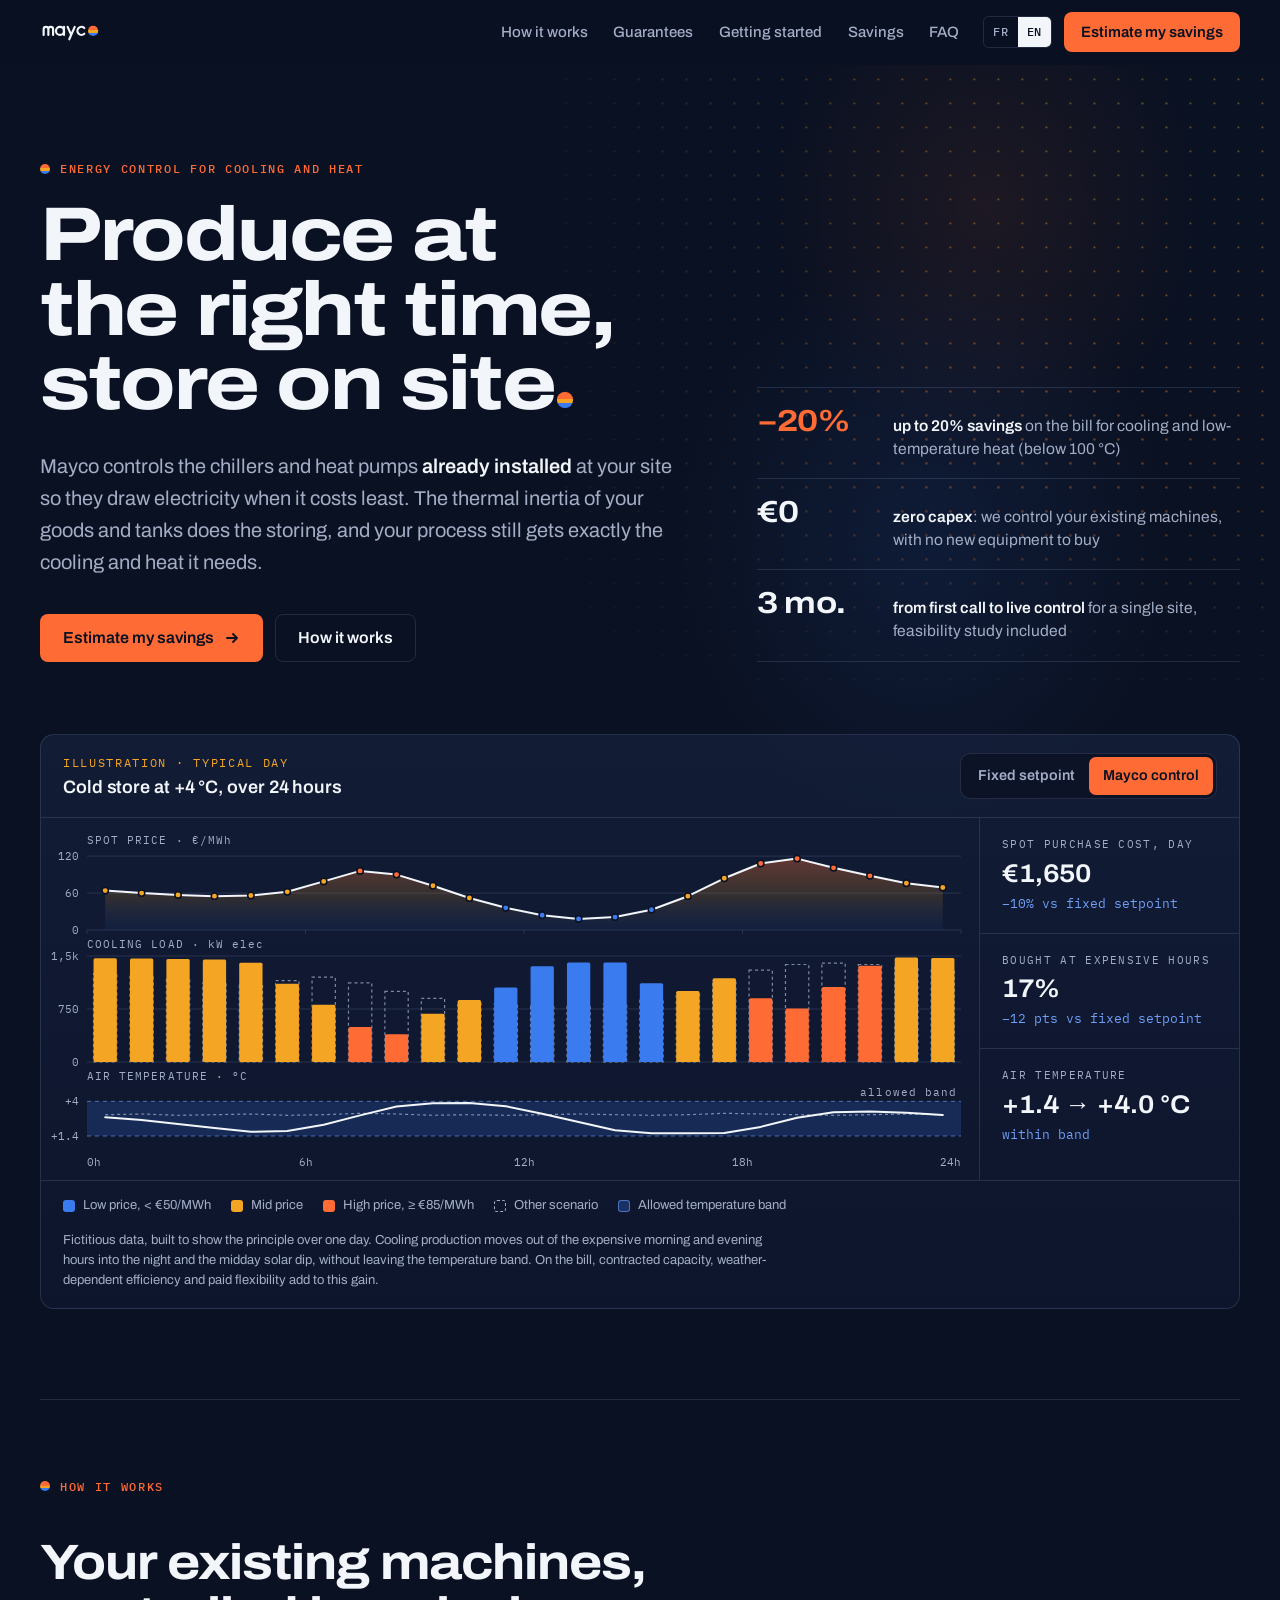
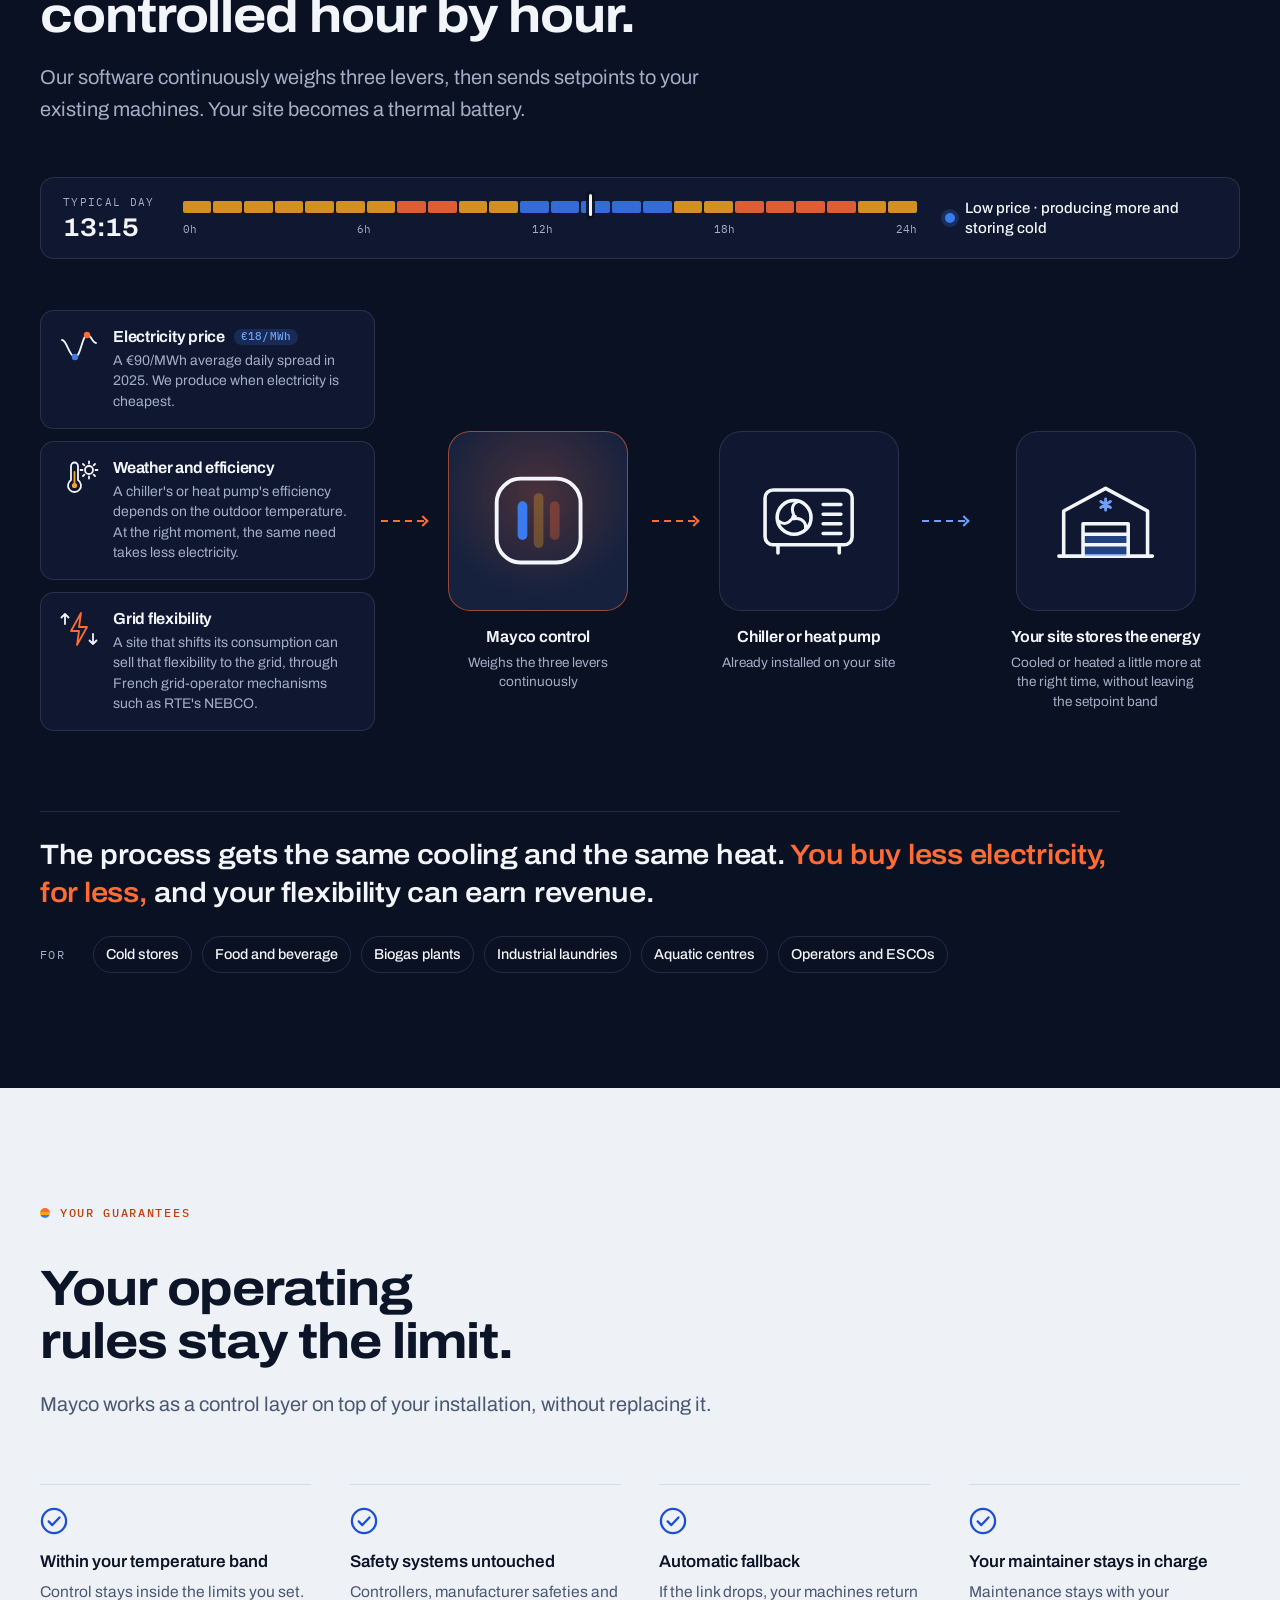
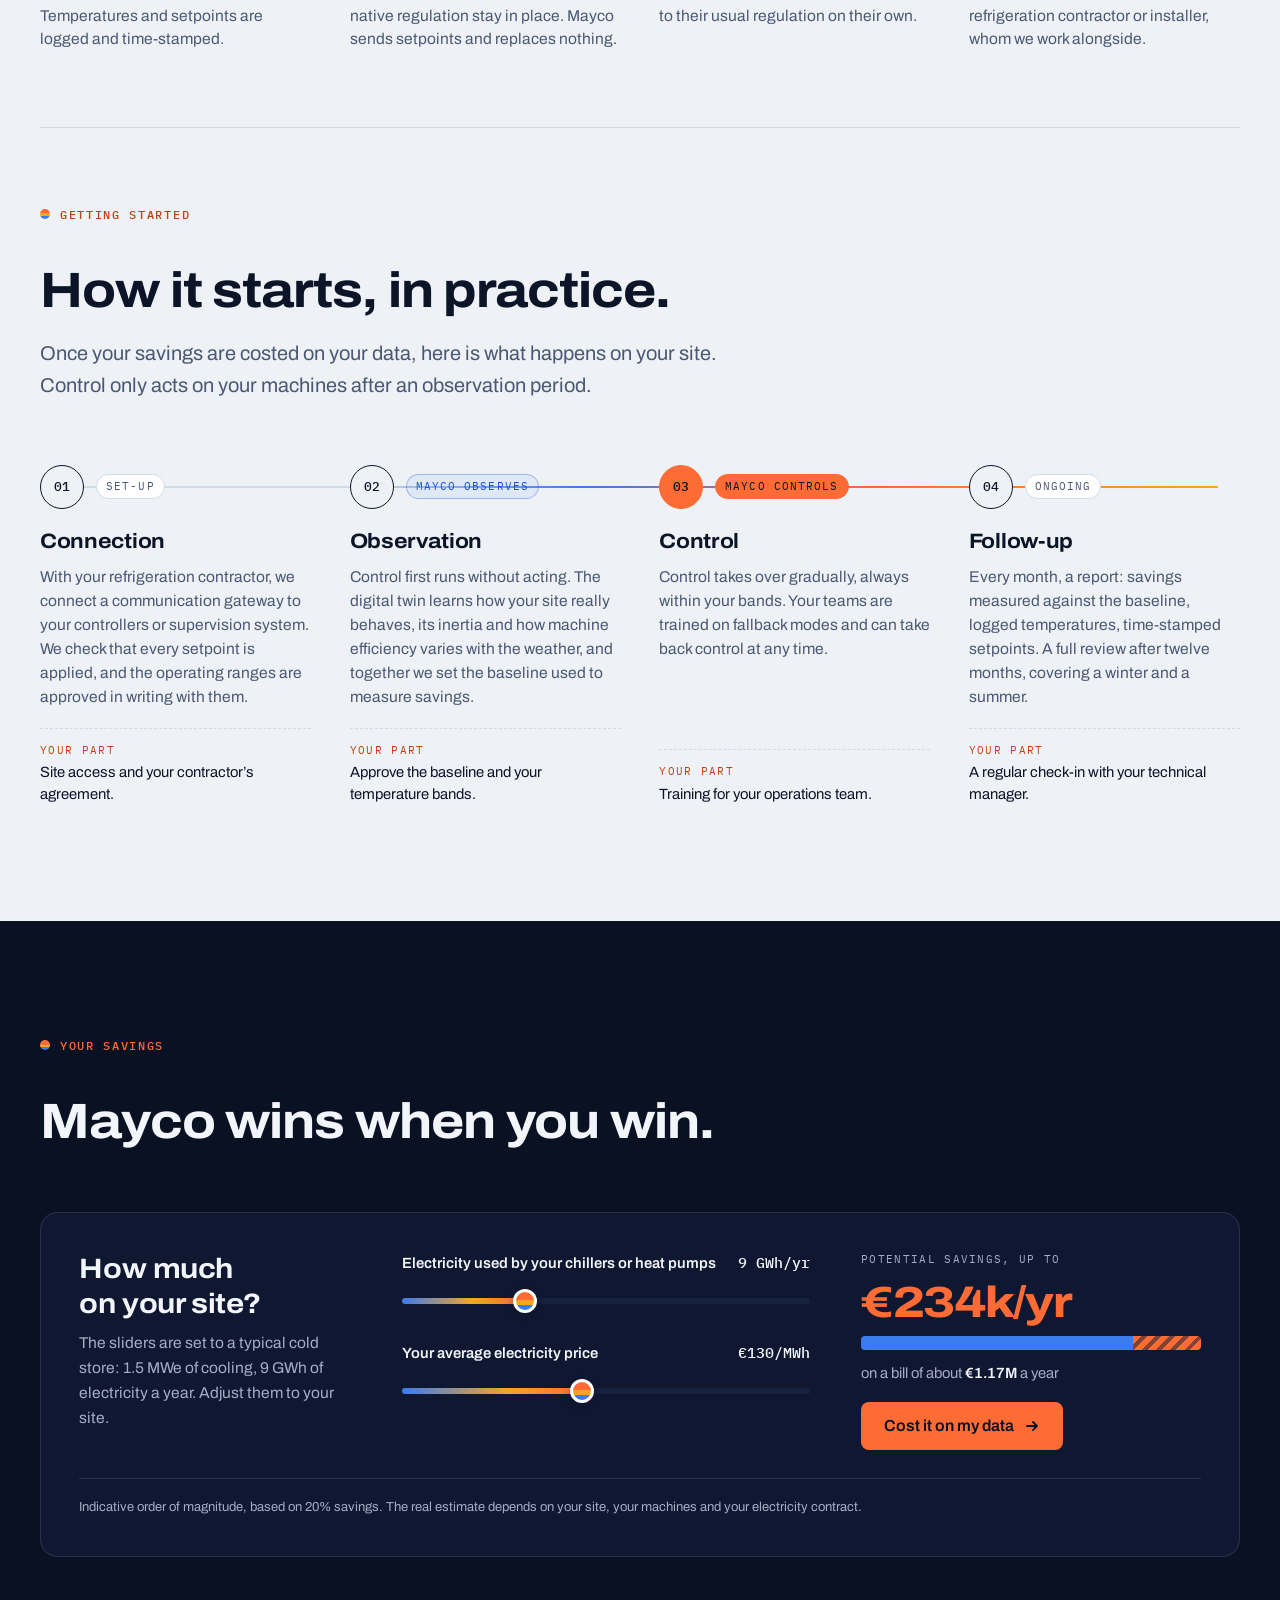
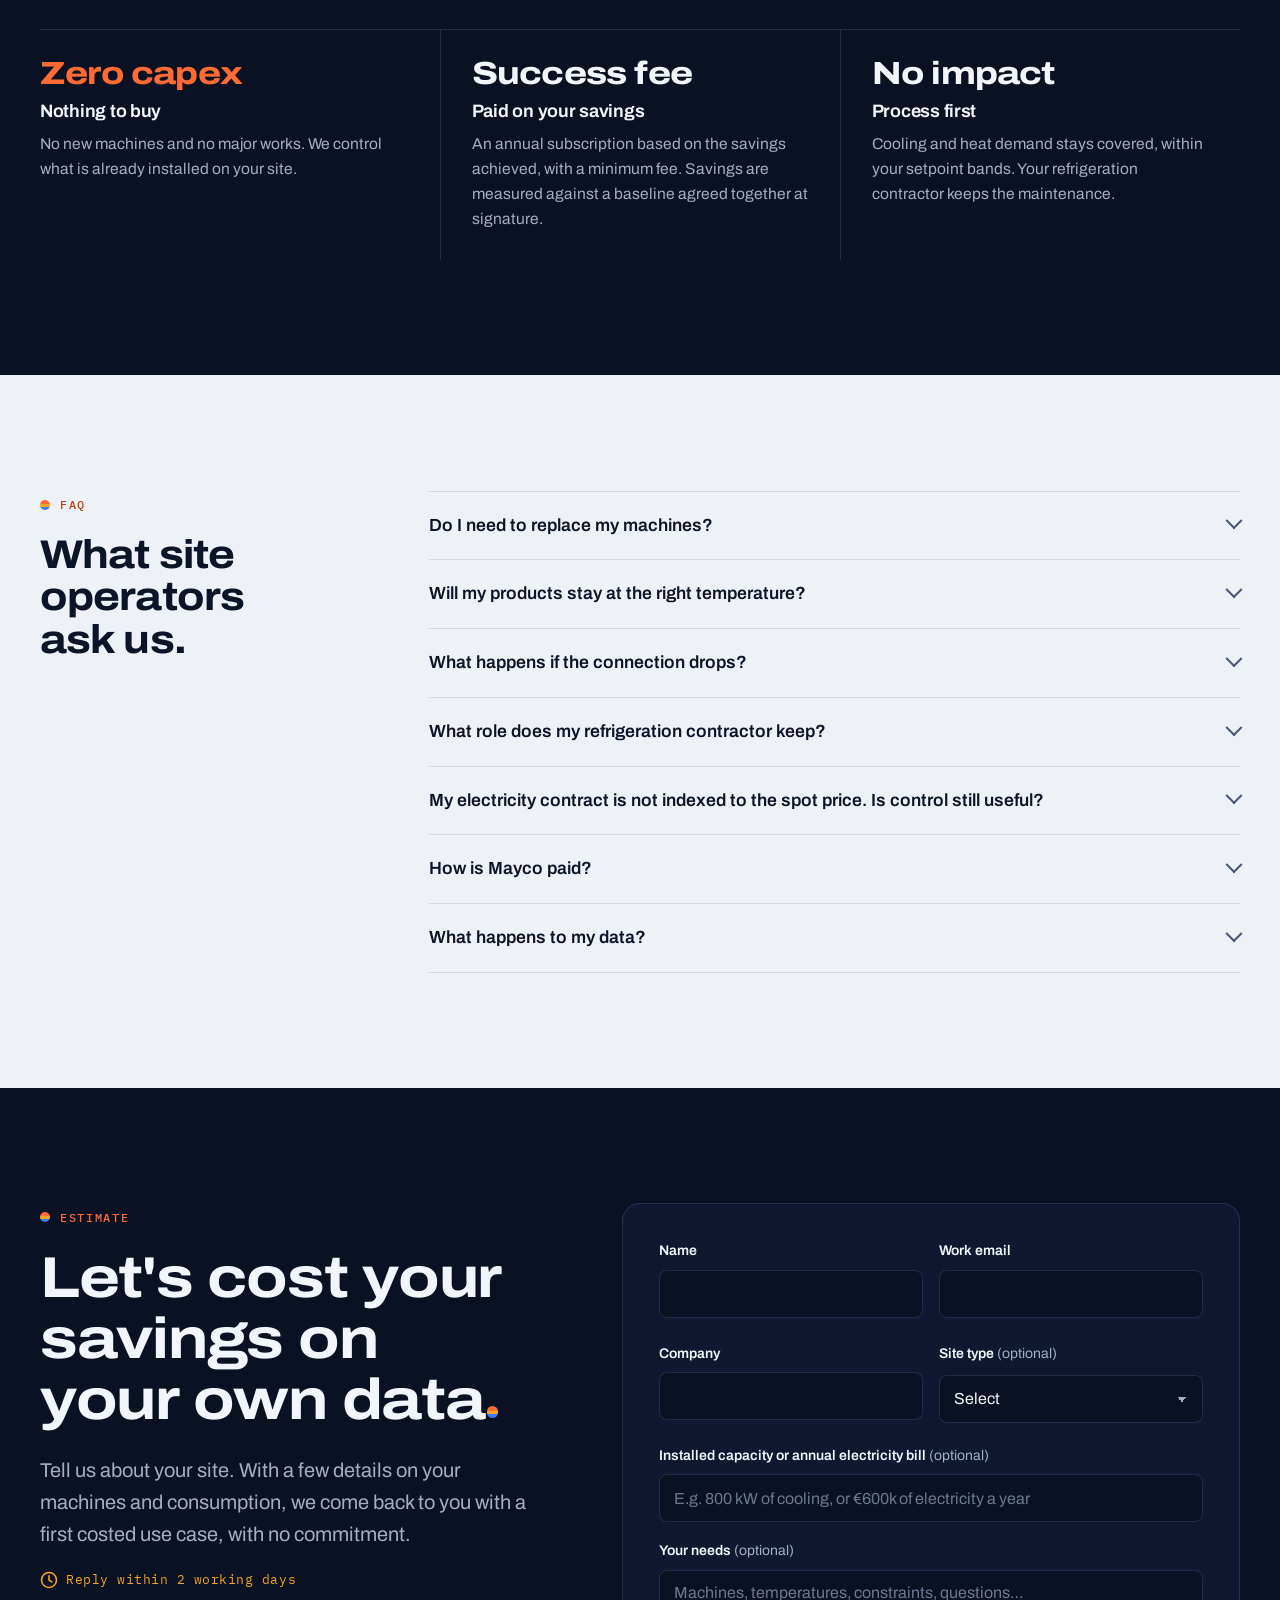
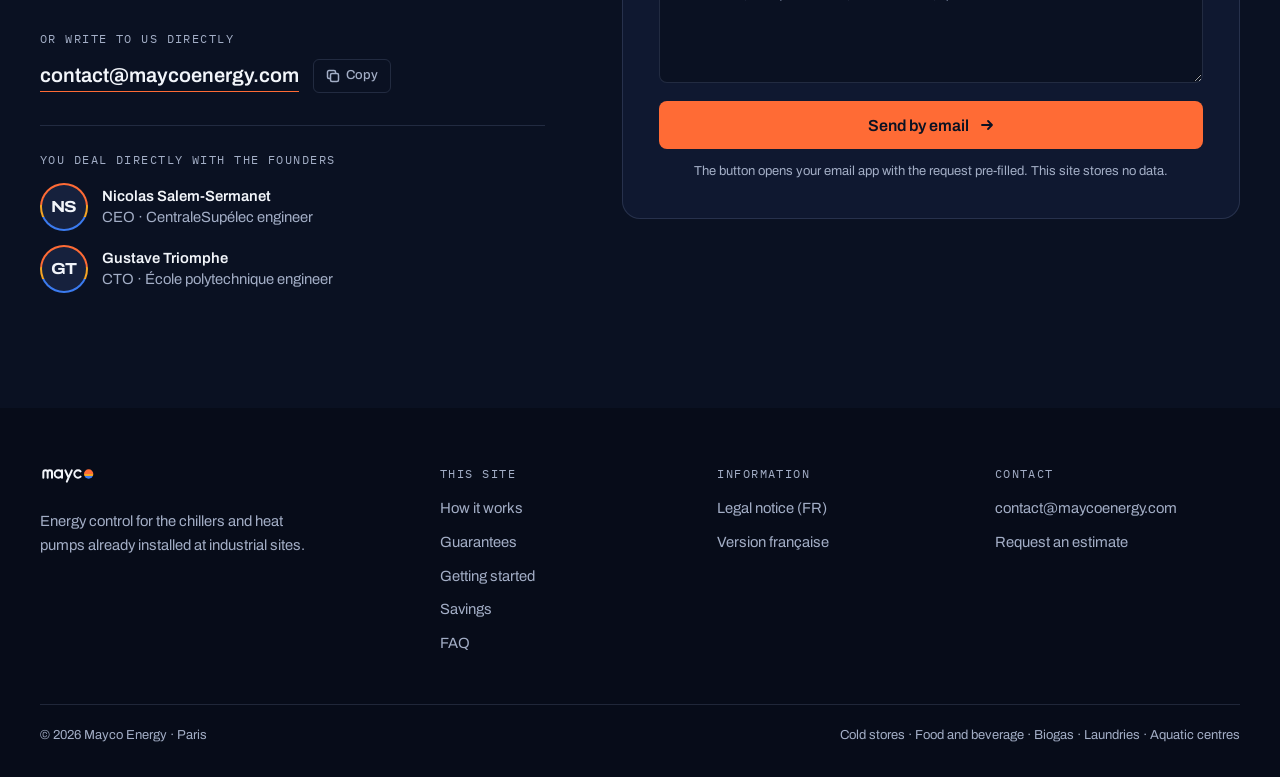
==== commit c39040bd: "Ajoute le déroulé de la mise en route et resserre le site - Nouvelle section « Démarrage » : raccord" ====
--- a/en/index.html
+++ b/en/index.html
@@ -57,6 +57,7 @@
     <nav class="nav" id="nav" aria-label="Main navigation">
       <a href="#solution">How it works</a>
       <a href="#guarantees">Guarantees</a>
+      <a href="#onboarding">Getting started</a>
       <a href="#savings">Savings</a>
       <a href="#faq">FAQ</a>
       <a class="btn btn-primary nav-cta" href="#contact">Estimate my savings</a>
@@ -81,7 +82,7 @@
         <div>
           <p class="eyebrow">Energy control for cooling and heat</p>
           <h1 id="hero-title">Produce at the right time, store on&nbsp;site<span class="dot" aria-hidden="true"></span></h1>
-          <p class="lead">Mayco controls the chillers and heat pumps <strong>already installed</strong> at your site so they draw electricity when it costs least. The thermal inertia of your goods, chilled-water tanks and buffer tanks does the storing. Your process still gets exactly the cooling and heat it needs.</p>
+          <p class="lead">Mayco controls the chillers and heat pumps <strong>already installed</strong> at your site so they draw electricity when it costs least. The thermal inertia of your goods and tanks does the storing, and your process still gets exactly the cooling and heat it needs.</p>
           <div class="btn-row">
             <a class="btn btn-primary" href="#contact">Estimate my savings <svg width="16" height="16" viewBox="0 0 16 16" fill="none" stroke="currentColor" stroke-width="1.8" stroke-linecap="round" stroke-linejoin="round" aria-hidden="true"><path d="M3 8h10M9 4l4 4-4 4"/></svg></a>
             <a class="btn btn-ghost" href="#solution">How it works</a>
@@ -141,7 +142,7 @@
           <span class="key"><i class="k-ghost"></i>Other scenario</span>
           <span class="key"><i class="k-band"></i>Allowed temperature band</span>
         </div>
-        <figcaption>Spot prices, load profile and temperatures are fictitious, built to show the principle over one day. With control, cooling production moves out of the expensive morning and evening hours into the night and the midday solar dip, and the temperature stays within the band set by the operator. Time-shifting is only one lever: contracted capacity, weather-dependent efficiency and paid flexibility add to the savings on the bill.</figcaption>
+        <figcaption>Fictitious data, built to show the principle over one day. Cooling production moves out of the expensive morning and evening hours into the night and the midday solar dip, without leaving the temperature band. On the bill, contracted capacity, weather-dependent efficiency and paid flexibility add to this gain.</figcaption>
       </figure>
     </div>
   </section>
@@ -151,7 +152,7 @@
     <div class="wrap">
       <div class="section-head">
         <p class="eyebrow">How it works</p>
-        <h2 id="solution-title">Mayco shifts cooling and heat production to the hours when it costs least.</h2>
+        <h2 id="solution-title">Your existing machines, controlled hour by hour.</h2>
         <p class="lead">Our software continuously weighs three levers, then sends setpoints to your existing machines. Your site becomes a thermal battery.</p>
       </div>
 
@@ -271,6 +272,43 @@
     </div>
   </section>
 
+  <!-- ONBOARDING -->
+  <section class="band band-frost section is-joined" id="onboarding" aria-labelledby="onboarding-title">
+    <div class="wrap">
+      <div class="section-head">
+        <p class="eyebrow">Getting started</p>
+        <h2 id="onboarding-title">How it starts, in practice.</h2>
+        <p class="lead">Once your savings are costed on your data, here is what happens on your site. Control only acts on your machines after an observation period.</p>
+      </div>
+      <ol class="onboard" data-onboard>
+        <li class="ob-step">
+          <div class="ob-head"><span class="ob-num">01</span><span class="ob-mode">Set-up</span></div>
+          <h3>Connection</h3>
+          <p>With your refrigeration contractor, we connect a communication gateway to your controllers or supervision system. We check that every setpoint is applied, and the operating ranges are approved in writing with them.</p>
+          <p class="ob-you"><span>Your part</span>Site access and your contractor’s agreement.</p>
+        </li>
+        <li class="ob-step">
+          <div class="ob-head"><span class="ob-num">02</span><span class="ob-mode is-watch">Mayco observes</span></div>
+          <h3>Observation</h3>
+          <p>Control first runs without acting. The digital twin learns how your site really behaves, its inertia and how machine efficiency varies with the weather, and together we set the baseline used to measure savings.</p>
+          <p class="ob-you"><span>Your part</span>Approve the baseline and your temperature bands.</p>
+        </li>
+        <li class="ob-step">
+          <div class="ob-head"><span class="ob-num">03</span><span class="ob-mode is-live">Mayco controls</span></div>
+          <h3>Control</h3>
+          <p>Control takes over gradually, always within your bands. Your teams are trained on fallback modes and can take back control at any time.</p>
+          <p class="ob-you"><span>Your part</span>Training for your operations team.</p>
+        </li>
+        <li class="ob-step">
+          <div class="ob-head"><span class="ob-num">04</span><span class="ob-mode">Ongoing</span></div>
+          <h3>Follow-up</h3>
+          <p>Every month, a report: savings measured against the baseline, logged temperatures, time-stamped setpoints. A full review after twelve months, covering a winter and a summer.</p>
+          <p class="ob-you"><span>Your part</span>A regular check-in with your technical manager.</p>
+        </li>
+      </ol>
+    </div>
+  </section>
+
   <!-- SAVINGS -->
   <section class="band band-night section" id="savings" aria-labelledby="savings-title">
     <div class="wrap">
@@ -449,6 +487,7 @@
         <span class="mono">This site</span>
         <a href="#solution">How it works</a>
         <a href="#guarantees">Guarantees</a>
+        <a href="#onboarding">Getting started</a>
         <a href="#savings">Savings</a>
         <a href="#faq">FAQ</a>
       </div>
--- a/assets/css/site.css
+++ b/assets/css/site.css
@@ -1224,7 +1224,8 @@
 
 /* « Comment ça marche » suit directement le hero, sur le même fond */
 .section.is-joined { padding-top: 0; }
-.section.is-joined > .wrap { padding-top: clamp(56px, 7vw, 96px); border-top: 1px solid var(--line); }
+.section.is-joined > .wrap { padding-top: clamp(48px, 6vw, 88px); border-top: 1px solid var(--line); }
+.section:has(+ .section.is-joined) { padding-bottom: clamp(48px, 6vw, 88px); }
 .flow-foot + .eco { margin-top: 24px; padding-top: 0; border-top: 0; }
 .estimator + .pillars { margin-top: clamp(48px, 6vw, 72px); }
 
@@ -1234,3 +1235,103 @@
 .founder .monogram { flex: none; width: 48px; height: 48px; border-width: 2px; font-size: 1rem; }
 .founder strong { display: block; color: var(--fg); font-weight: 600; }
 .founder > span:last-child { color: var(--muted); font-size: 0.925rem; line-height: 1.4; }
+
+/* ---------- Démarrage : les quatre étapes sur site ---------- */
+
+.onboard {
+  position: relative;
+  list-style: none;
+  margin: 0;
+  padding: 0;
+  display: grid;
+  grid-template-columns: repeat(4, minmax(0, 1fr));
+  gap: 32px clamp(20px, 3vw, 40px);
+}
+.onboard::before,
+.onboard::after {
+  content: "";
+  position: absolute;
+  top: 21px;
+  left: 22px;
+  right: 22px;
+  height: 2px;
+  border-radius: 1px;
+}
+.onboard::before { background: var(--line); }
+.onboard::after {
+  background: linear-gradient(90deg, var(--line) 0 25%, var(--cold) 45%, var(--heat) 70%, var(--amber) 100%);
+  transform-origin: left;
+}
+.onboard.is-running::after { animation: ob-fill 1.8s cubic-bezier(0.4, 0, 0.2, 1) both; }
+@keyframes ob-fill { from { transform: scaleX(0); } }
+
+.ob-step { position: relative; display: flex; flex-direction: column; gap: 10px; }
+.ob-head { display: flex; align-items: center; gap: 12px; margin-bottom: 10px; }
+.ob-num {
+  position: relative;
+  z-index: 1;
+  display: grid;
+  place-items: center;
+  width: 44px;
+  height: 44px;
+  flex: none;
+  border-radius: 50%;
+  border: 1.5px solid var(--fg);
+  background: var(--bg);
+  font-family: var(--font-mono);
+  font-size: 0.8125rem;
+  font-weight: 500;
+}
+.ob-mode {
+  position: relative;
+  z-index: 1;
+  padding: 3px 9px;
+  border-radius: 999px;
+  border: 1px solid var(--line);
+  background: var(--surface);
+  font-family: var(--font-mono);
+  font-size: 0.6875rem;
+  letter-spacing: 0.1em;
+  text-transform: uppercase;
+  color: var(--muted);
+  white-space: nowrap;
+}
+.ob-mode.is-watch { border-color: rgba(29, 78, 216, 0.35); color: var(--cold-ink); background: rgba(59, 123, 240, 0.08); }
+.ob-mode.is-live { border-color: var(--heat); background: var(--heat); color: var(--night); }
+.ob-step:nth-child(3) .ob-num { border-color: var(--heat); background: var(--heat); color: var(--night); }
+.ob-step h3 { font-size: 1.3rem; font-stretch: 110%; font-weight: 700; letter-spacing: -0.015em; }
+.ob-step > p:not(.ob-you) { margin-bottom: 8px; color: var(--muted); font-size: 0.975rem; line-height: 1.55; }
+.ob-you {
+  margin-top: auto;
+  padding-top: 14px;
+  border-top: 1px dashed var(--line);
+  font-size: 0.925rem;
+  line-height: 1.45;
+  color: var(--fg);
+}
+.ob-you span {
+  display: block;
+  margin-bottom: 4px;
+  font-family: var(--font-mono);
+  font-size: 0.6875rem;
+  letter-spacing: 0.12em;
+  text-transform: uppercase;
+  color: var(--accent-ink);
+}
+.onboard.is-running .ob-num { animation: ob-pop 0.5s ease-out both; }
+.onboard.is-running .ob-step:nth-child(2) .ob-num { animation-delay: 0.45s; }
+.onboard.is-running .ob-step:nth-child(3) .ob-num { animation-delay: 0.9s; }
+.onboard.is-running .ob-step:nth-child(4) .ob-num { animation-delay: 1.35s; }
+@keyframes ob-pop { 0% { transform: scale(0.8); } 60% { transform: scale(1.08); } 100% { transform: scale(1); } }
+
+@media (max-width: 980px) {
+  .onboard { grid-template-columns: repeat(2, minmax(0, 1fr)); }
+  .onboard::before, .onboard::after { display: none; }
+}
+@media (max-width: 600px) {
+  .onboard { grid-template-columns: 1fr; }
+}
+
+@media (max-width: 520px) {
+  .hero .btn-row .btn { flex: 1 1 100%; }
+}
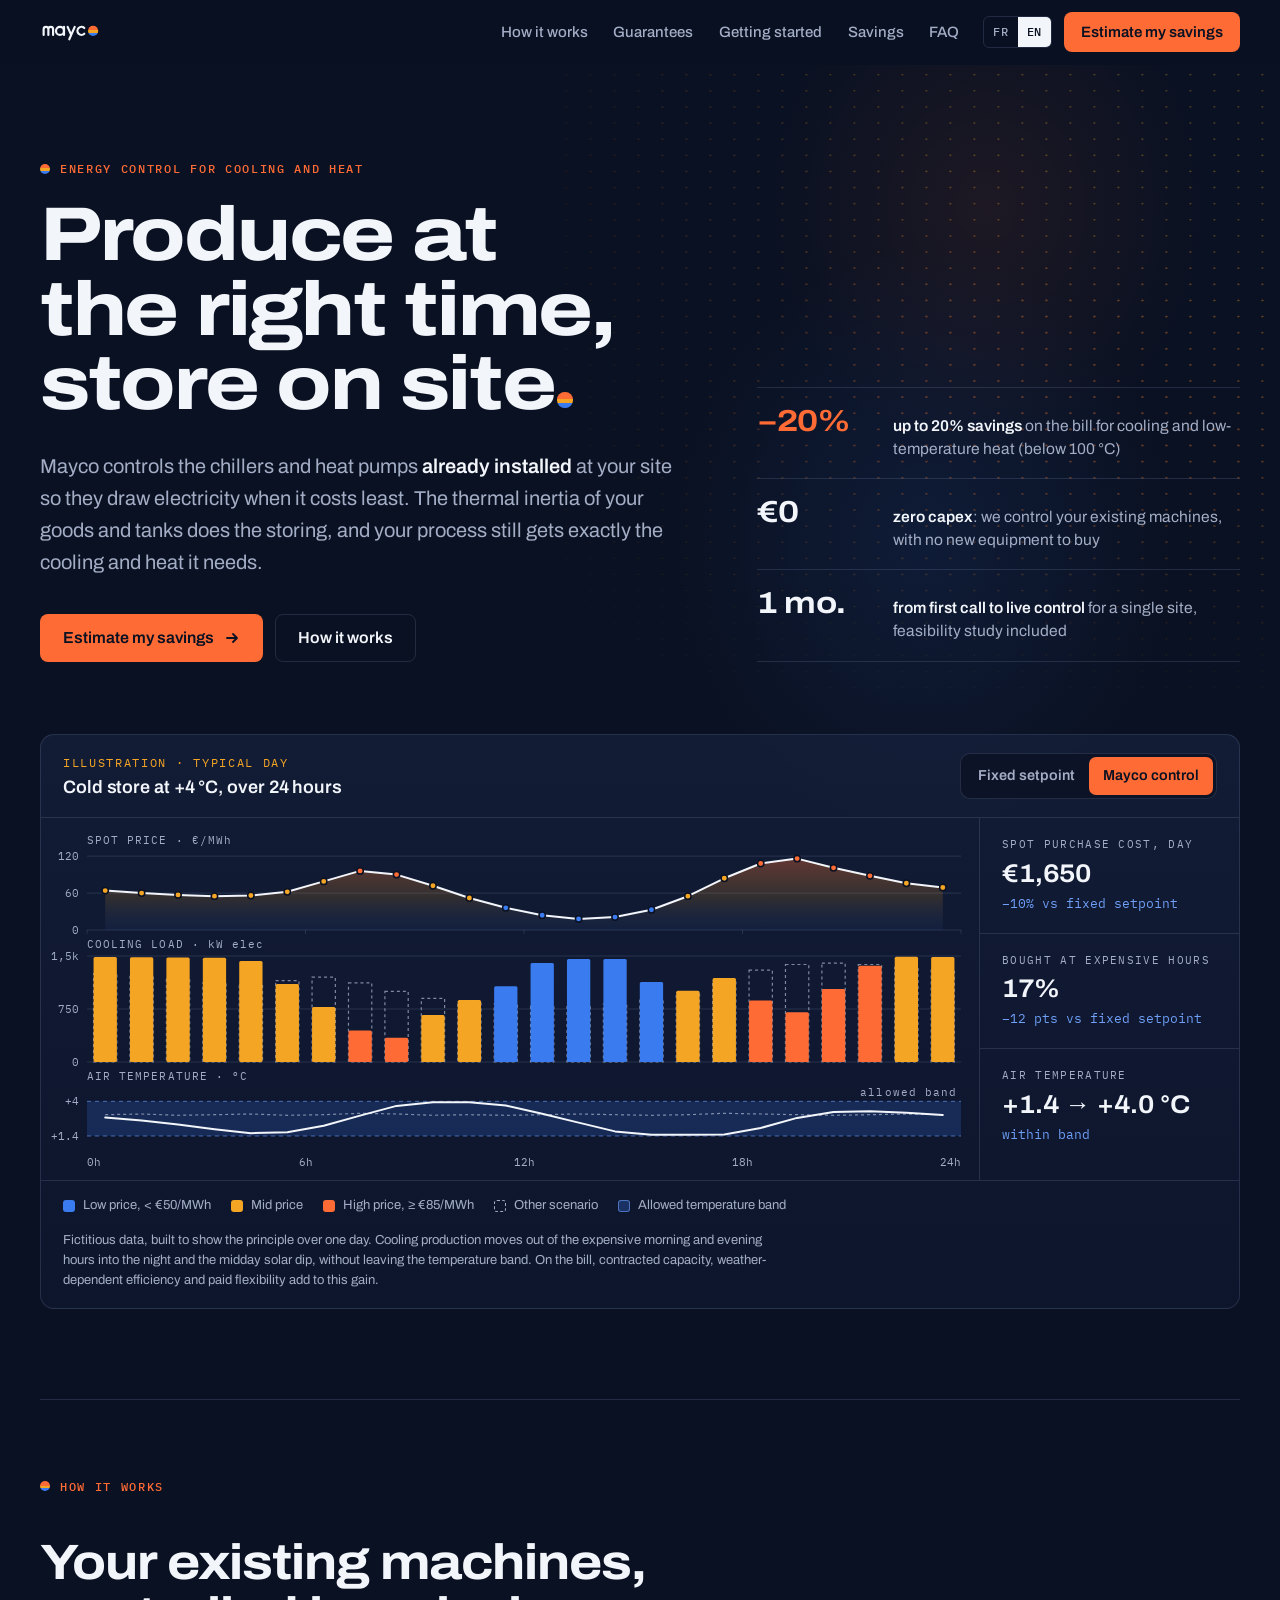
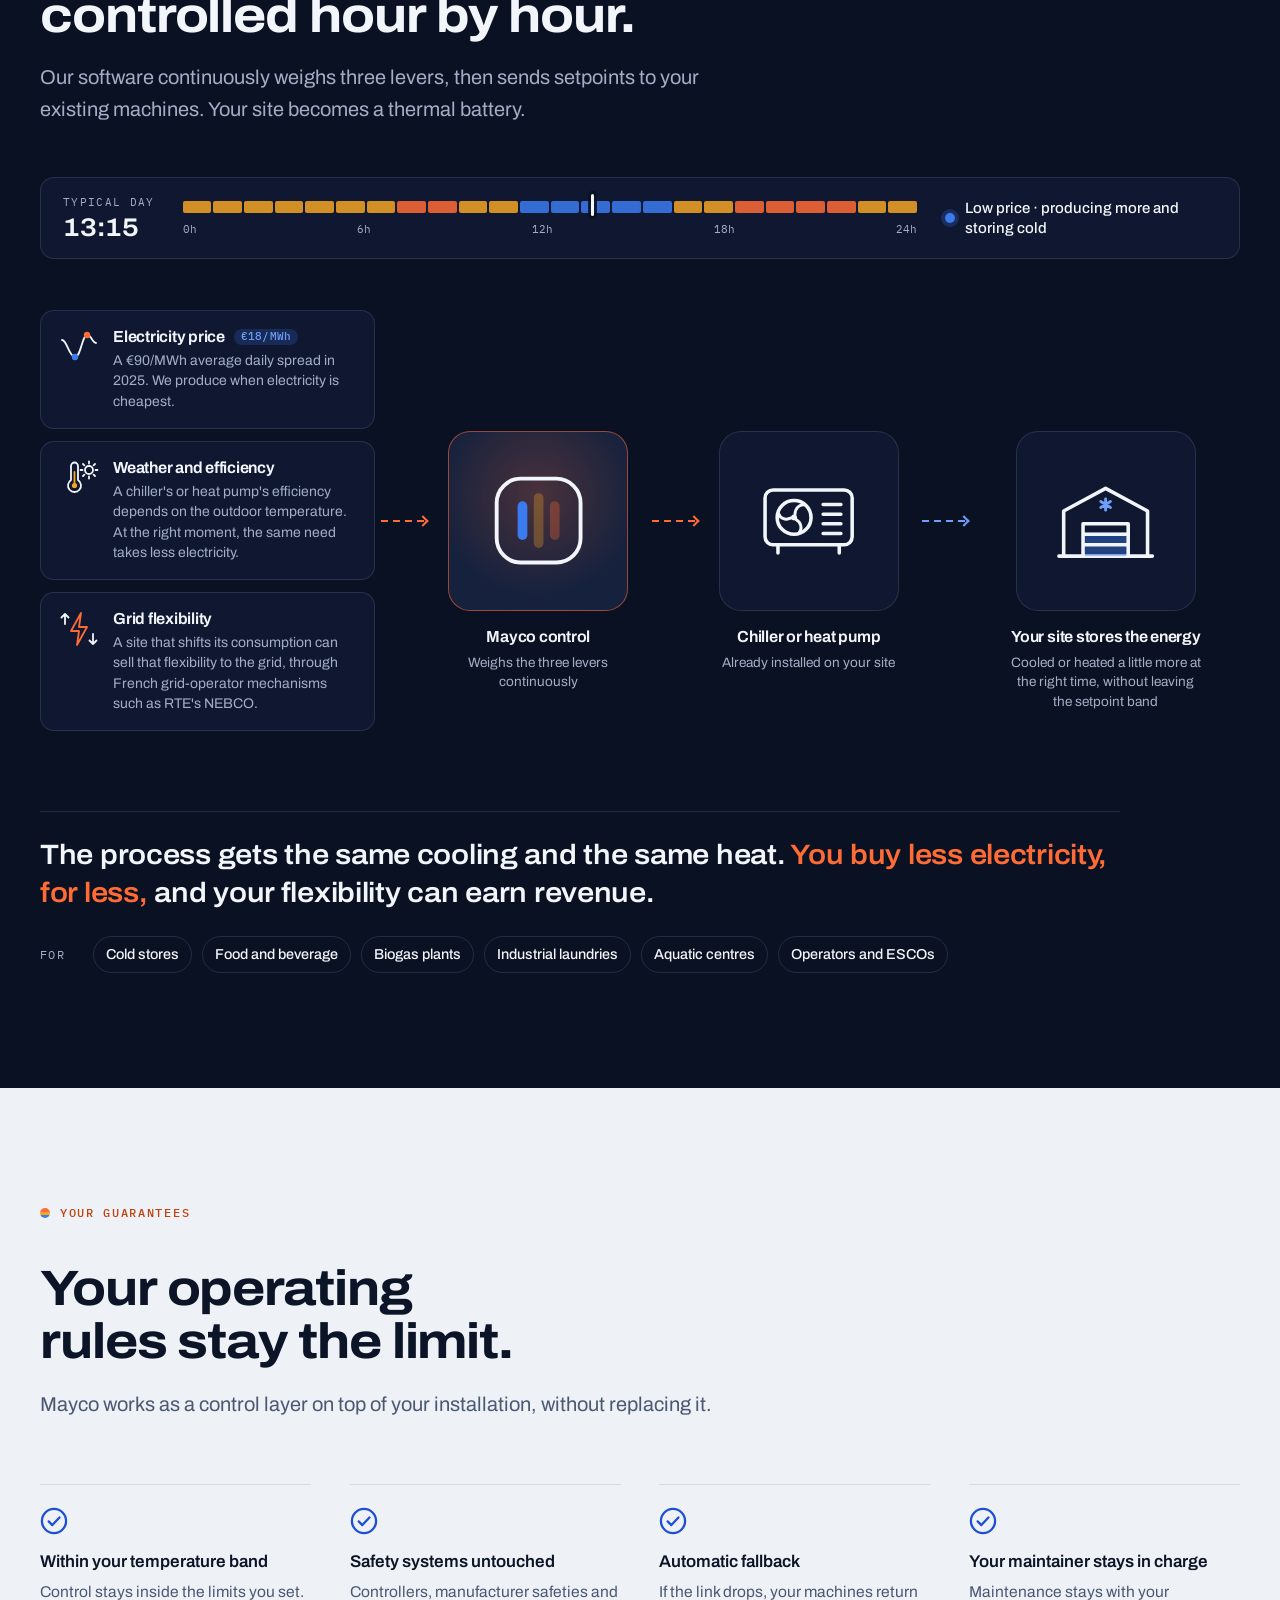
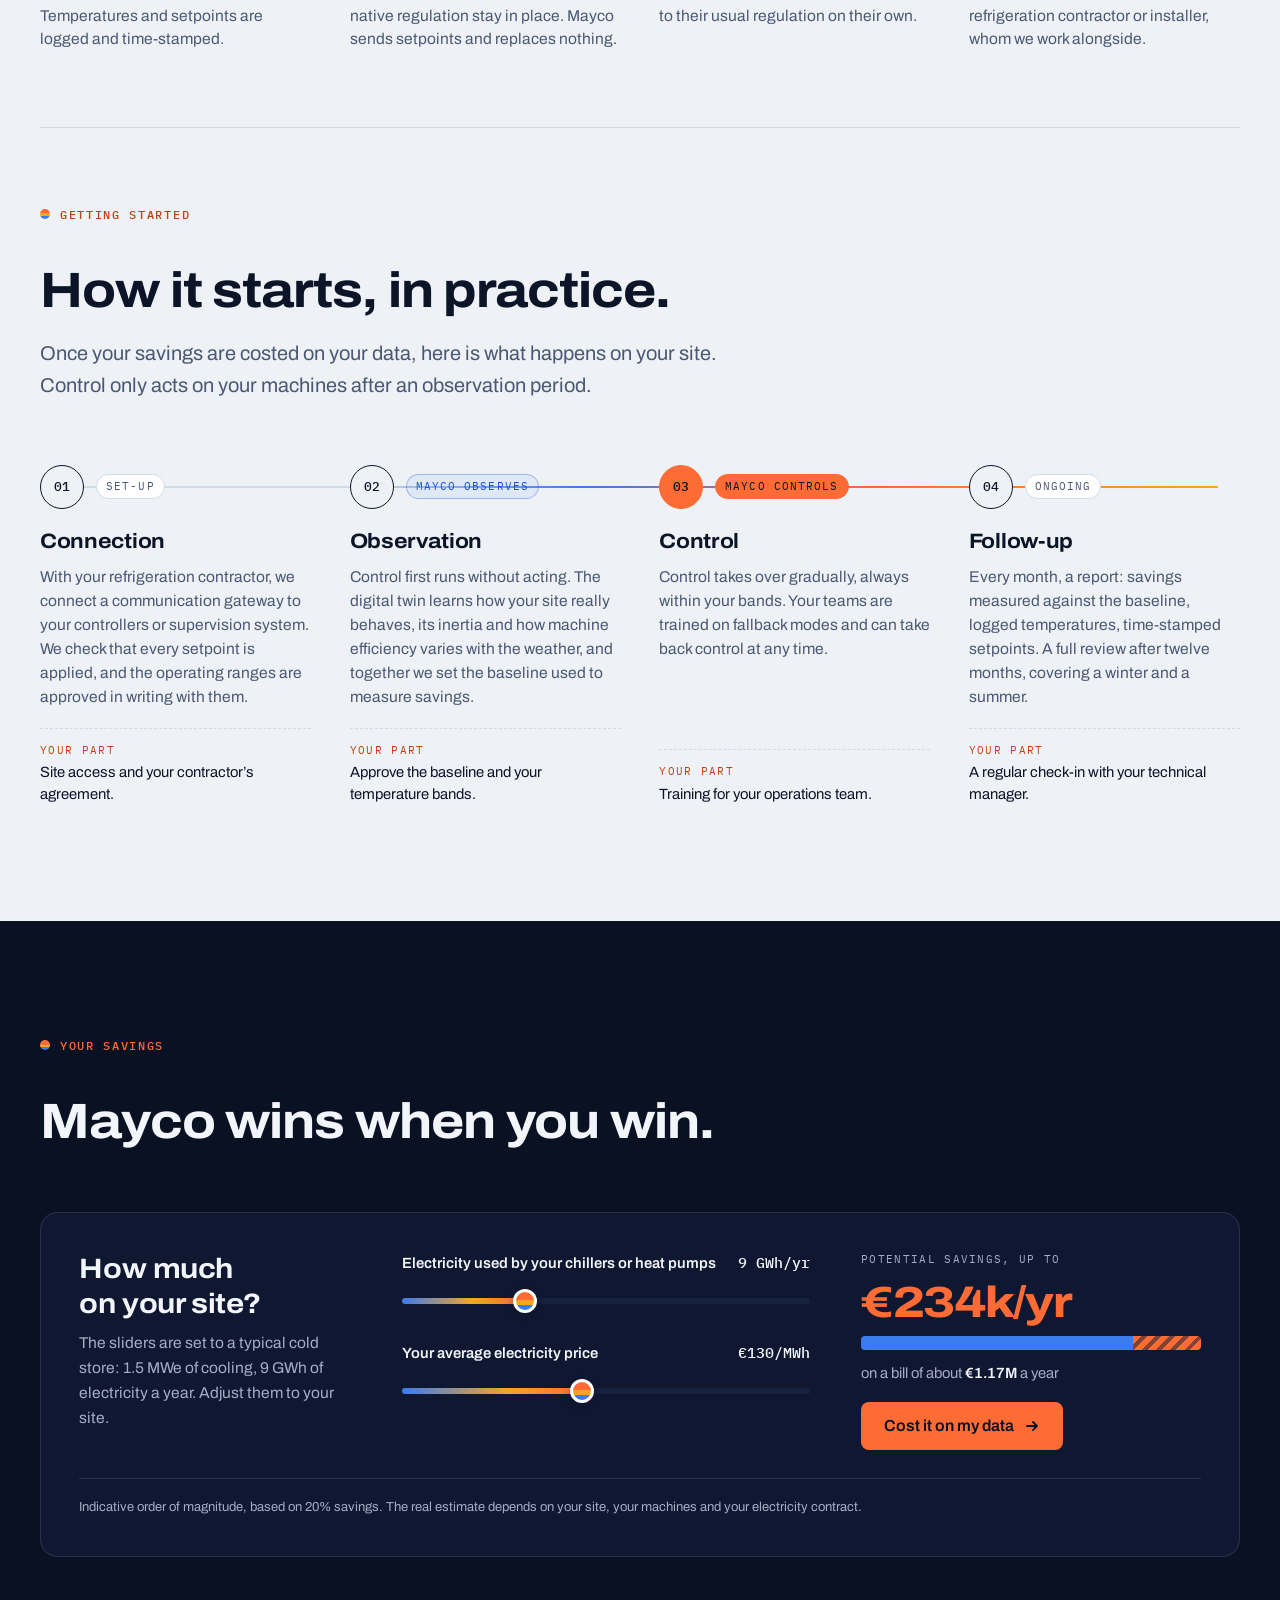
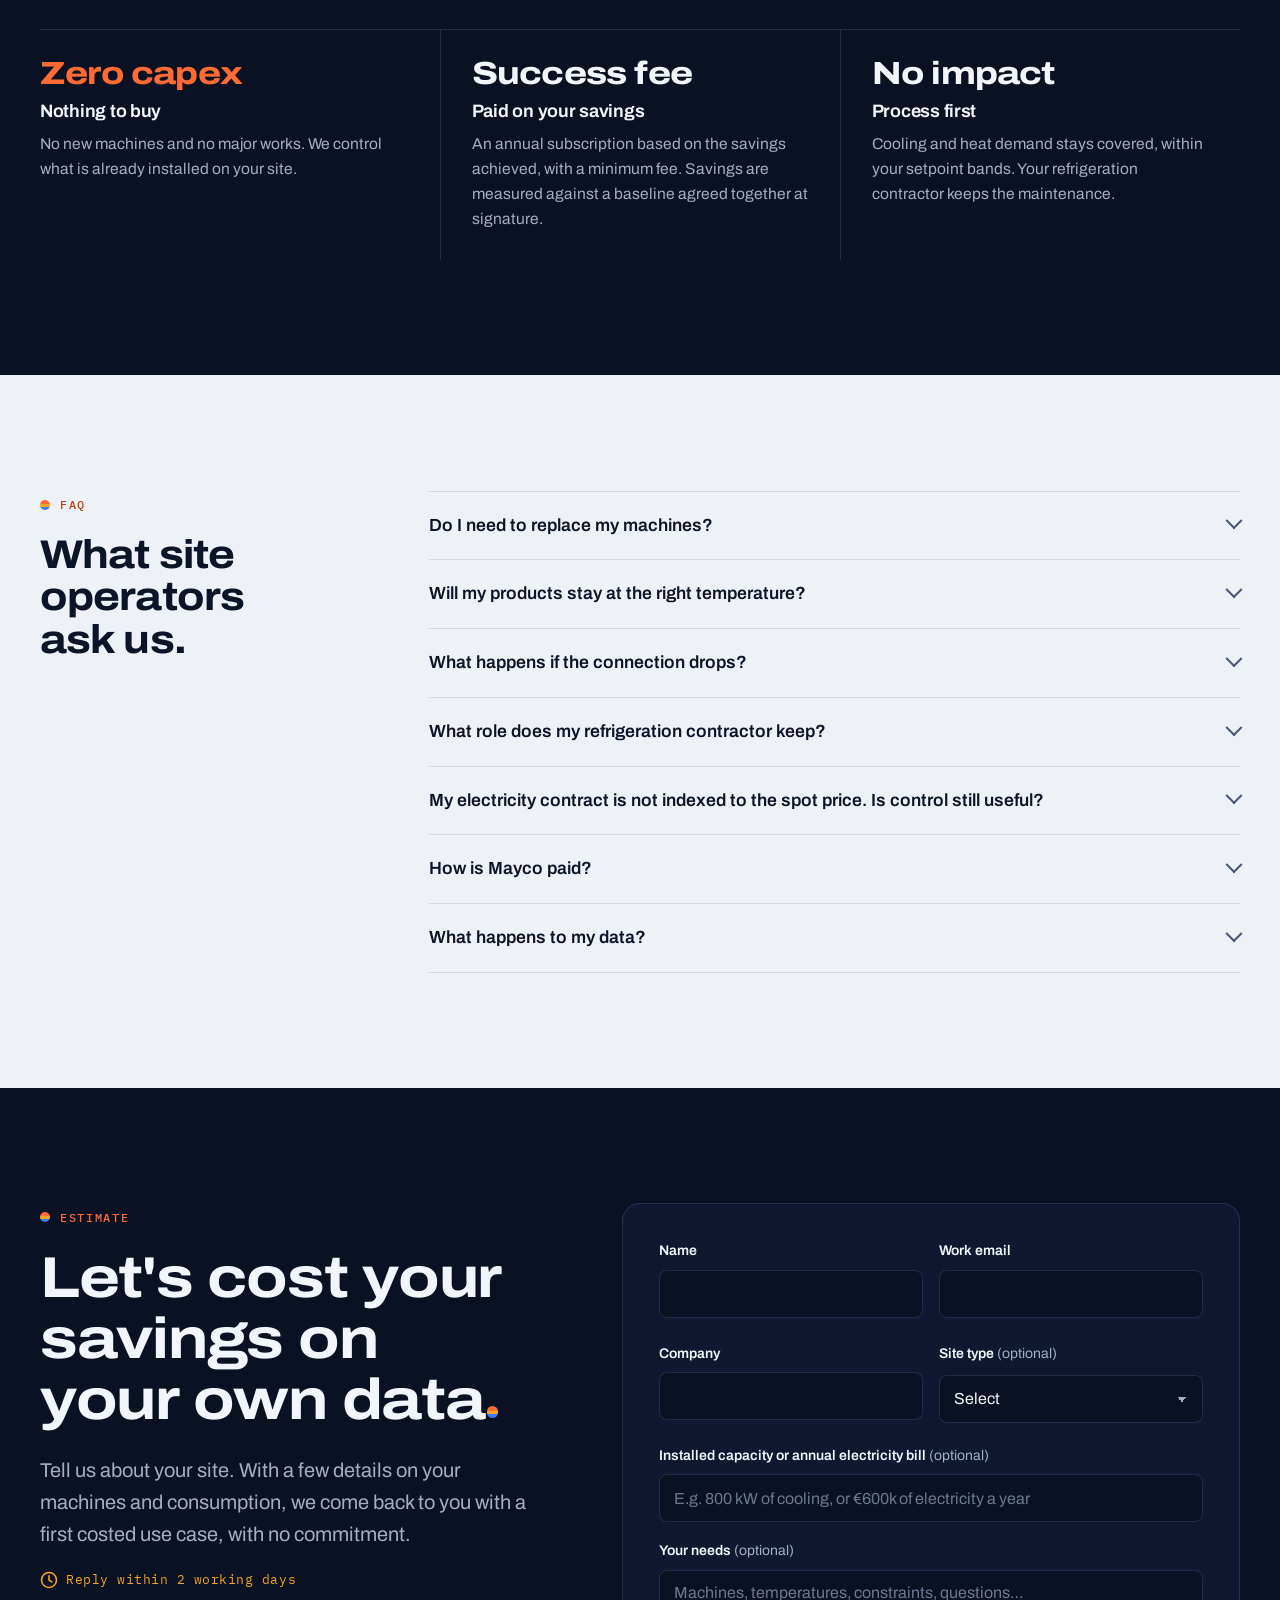
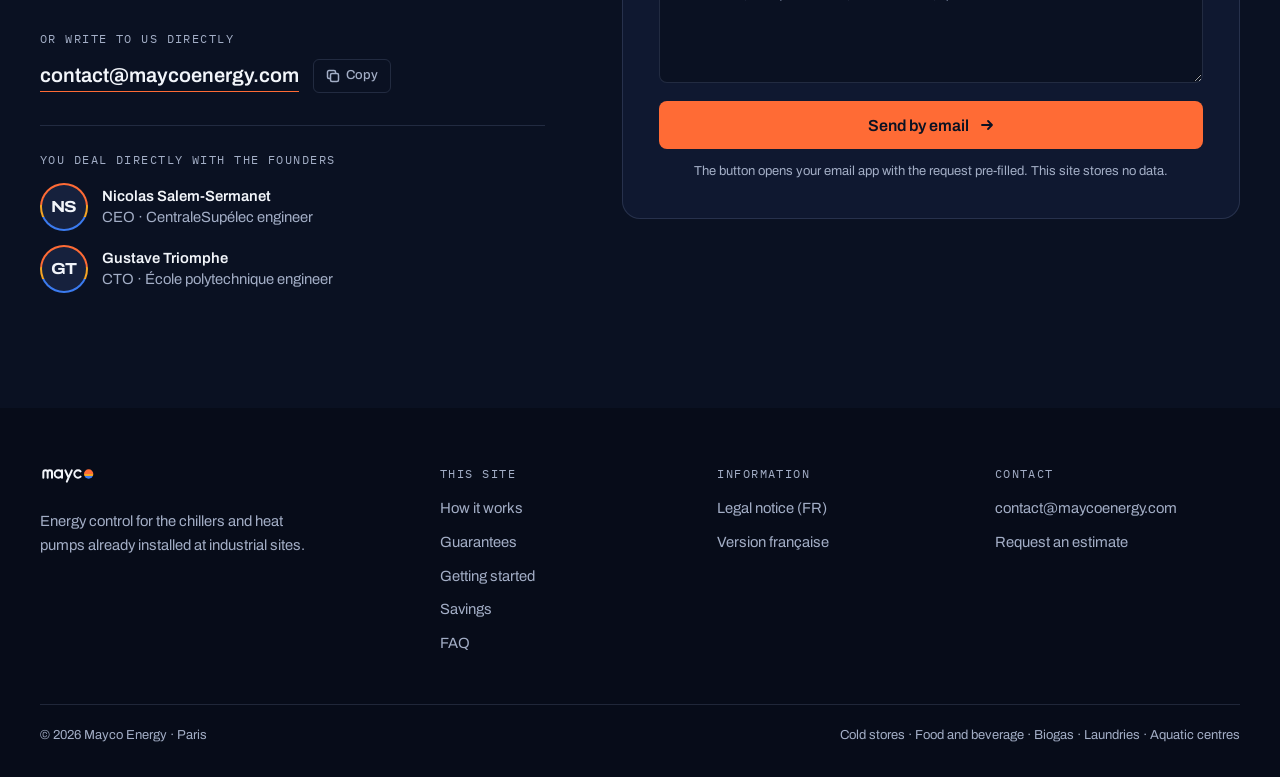
==== commit 94c09d4c: "Hero : 1 mois du premier échange au pilotage Co-Authored-By: Claude Opus 5.5 <noreply@anthropic.com>" ====
--- a/en/index.html
+++ b/en/index.html
@@ -98,7 +98,7 @@
             <span class="plate-label"><strong>zero capex</strong>: we control your existing machines, with no new equipment to buy</span>
           </div>
           <div class="plate">
-            <span class="plate-value num">3 mo.</span>
+            <span class="plate-value num">1 mo.</span>
             <span class="plate-label"><strong>from first call to live control</strong> for a single site, feasibility study included</span>
           </div>
         </div>
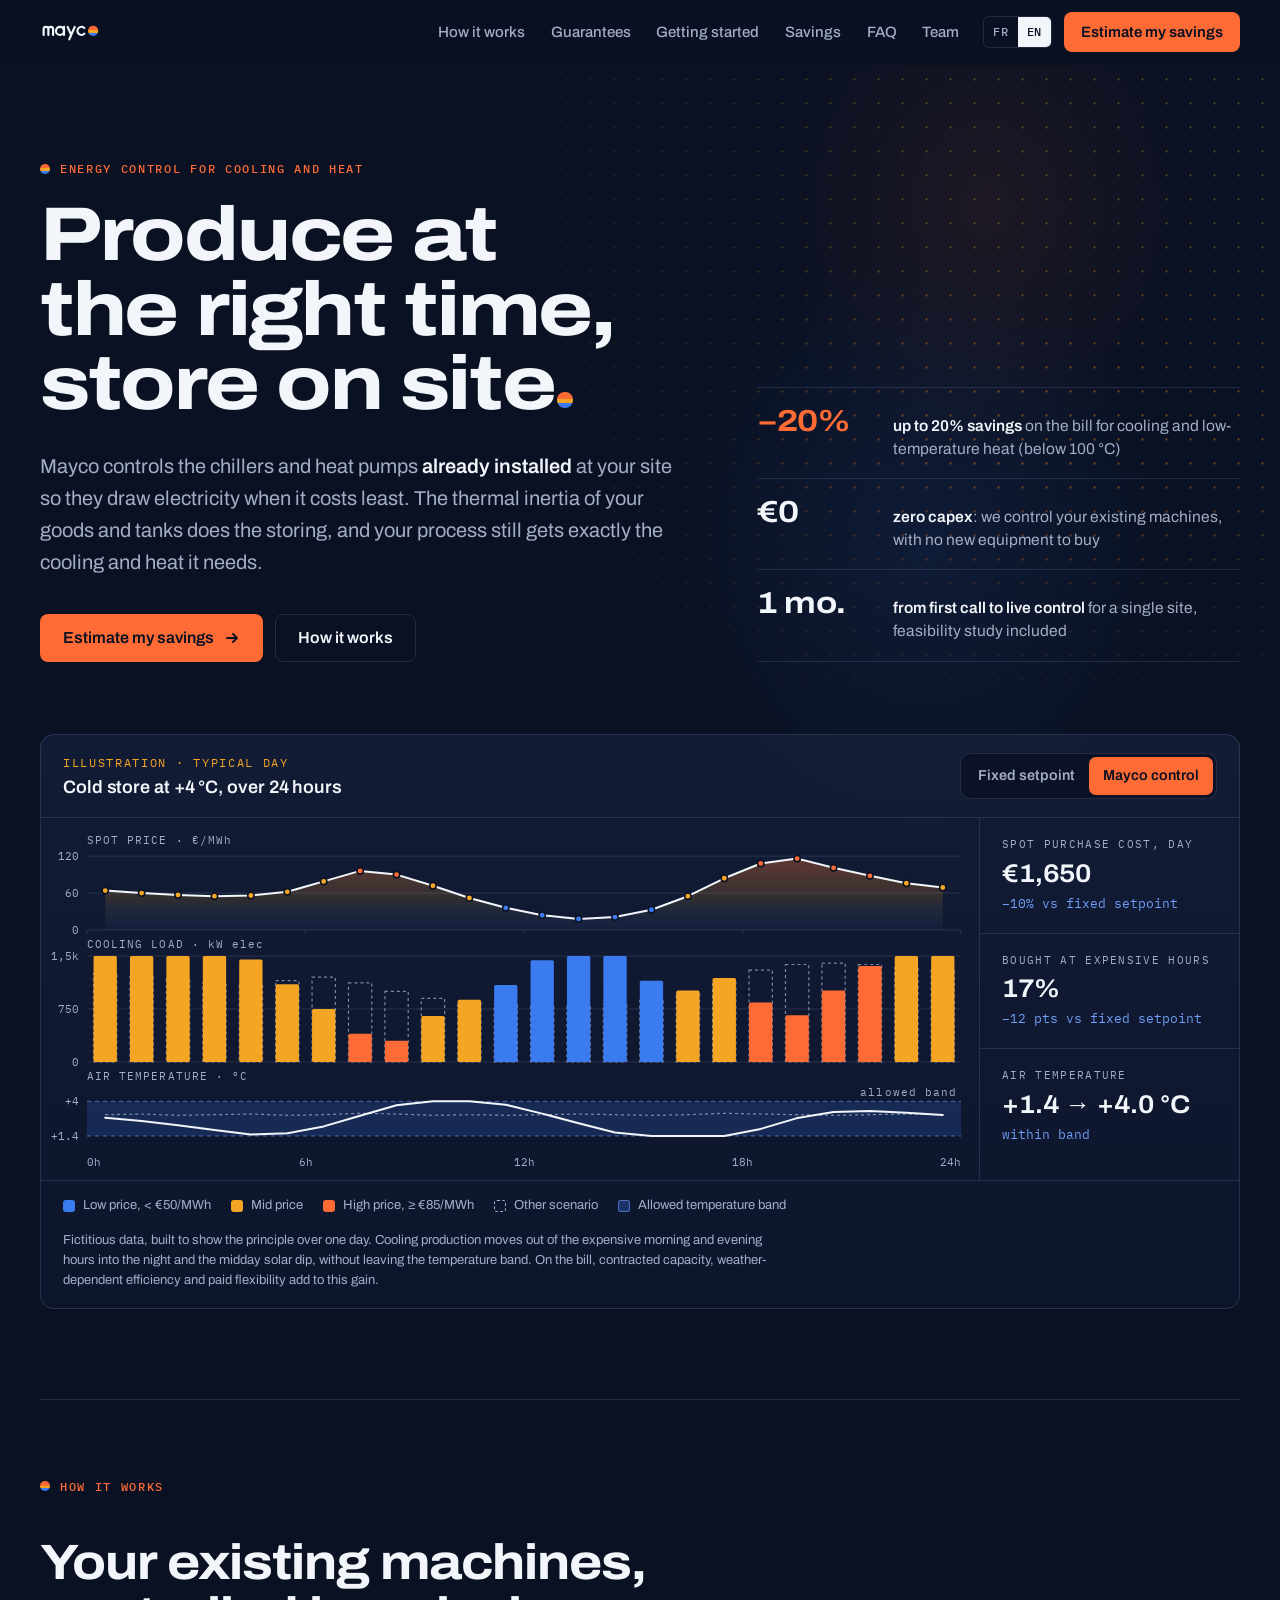
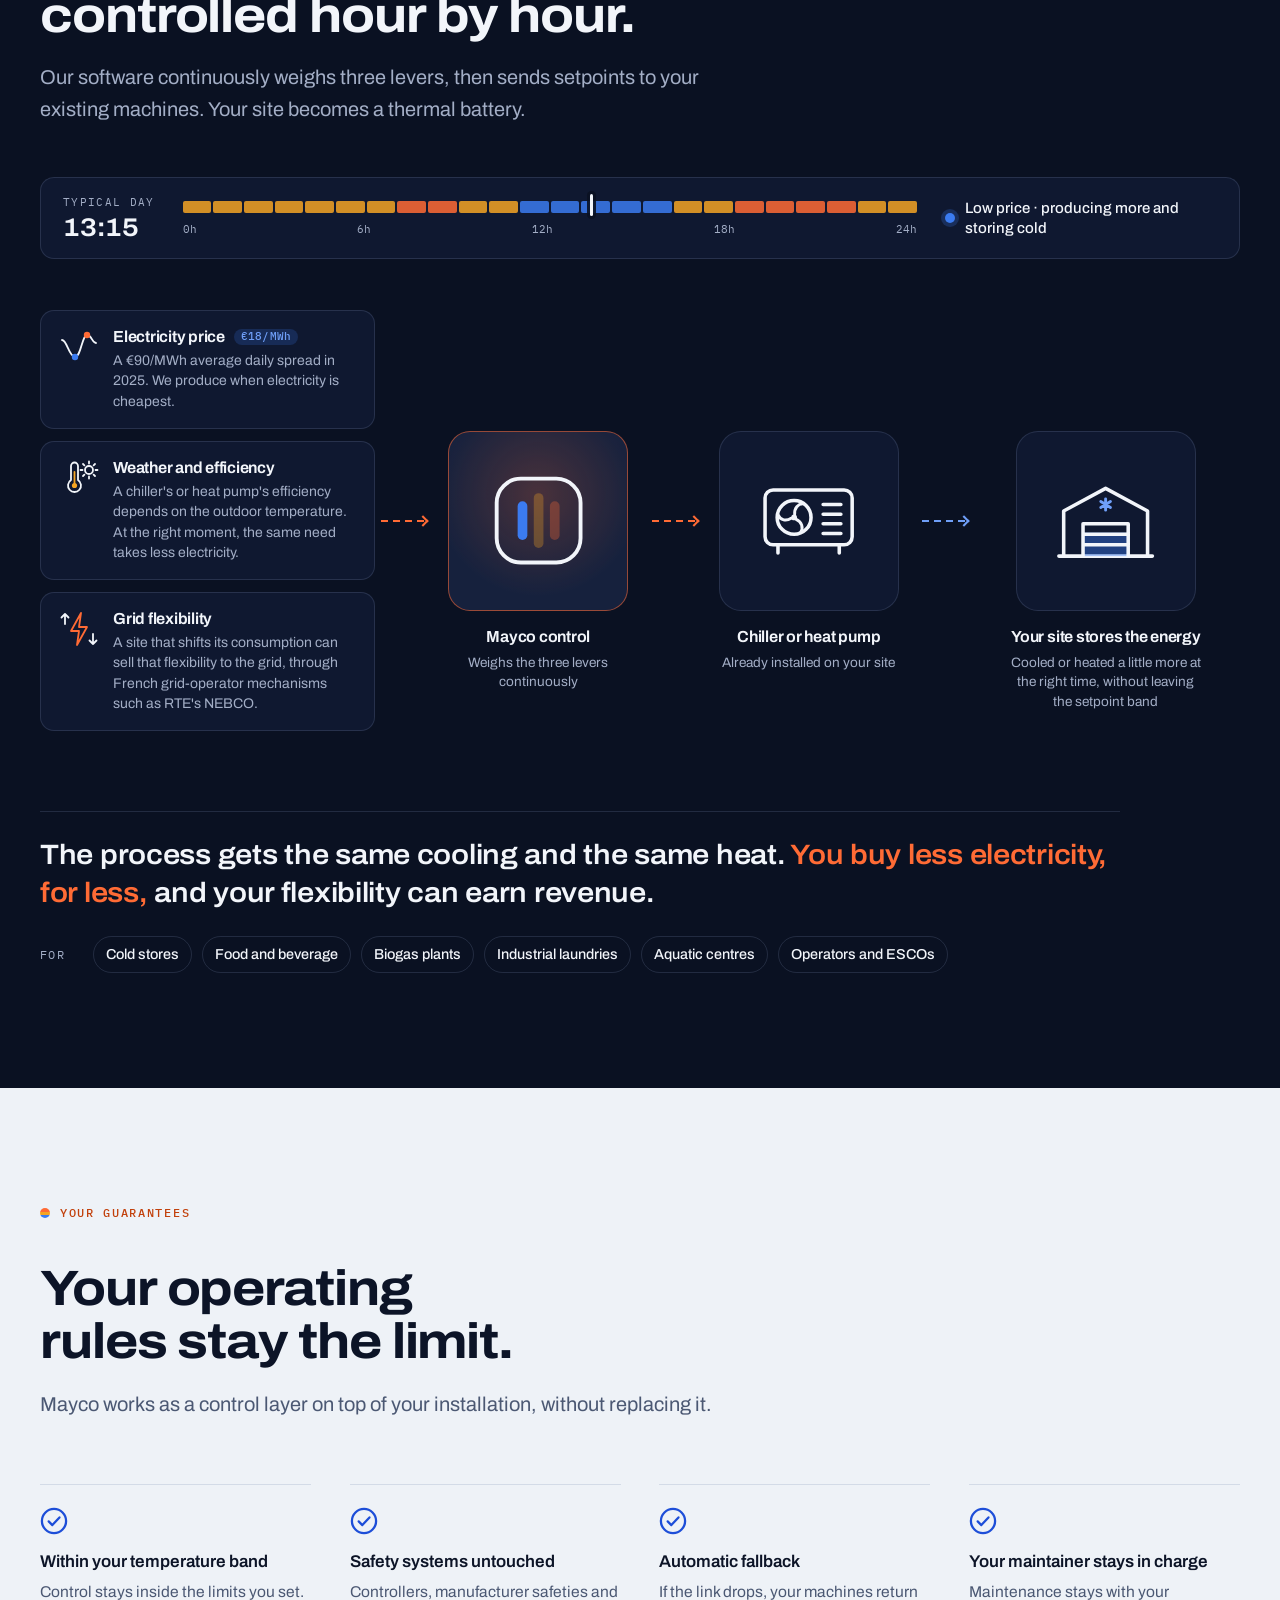
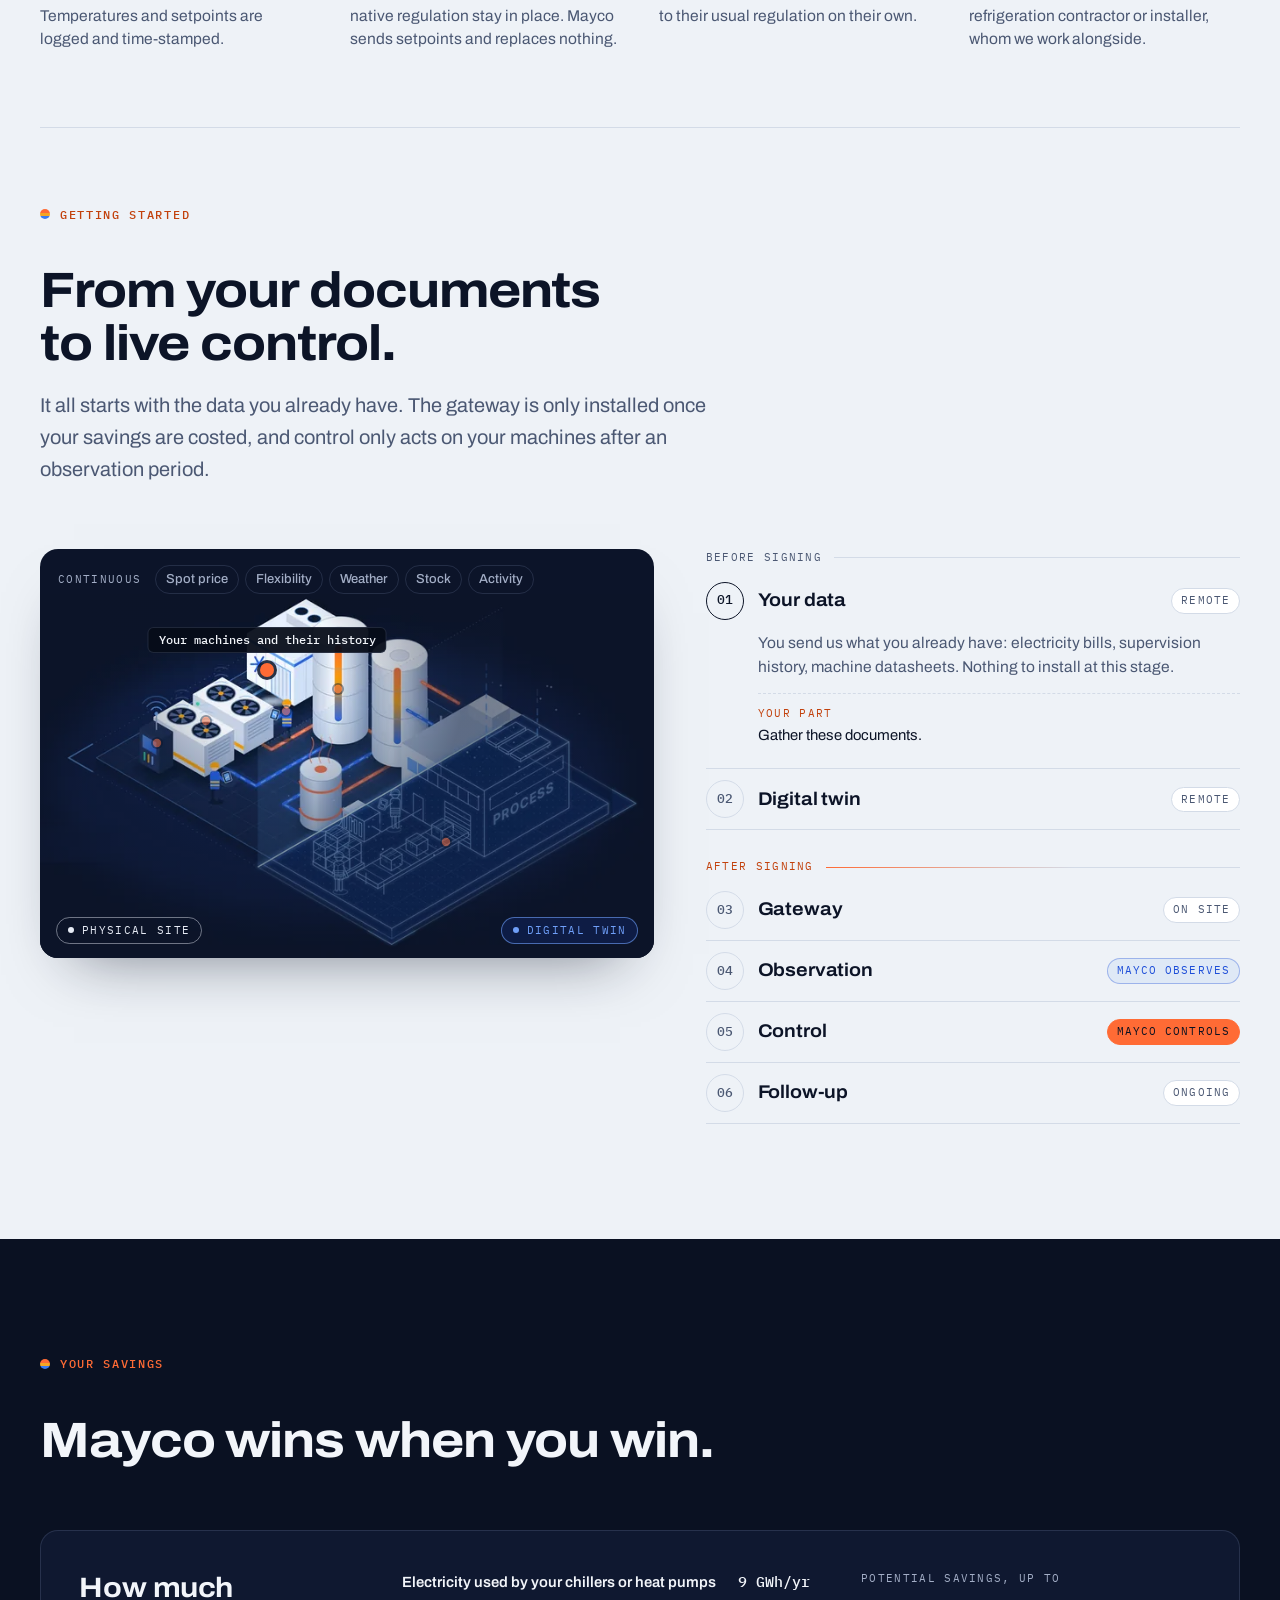
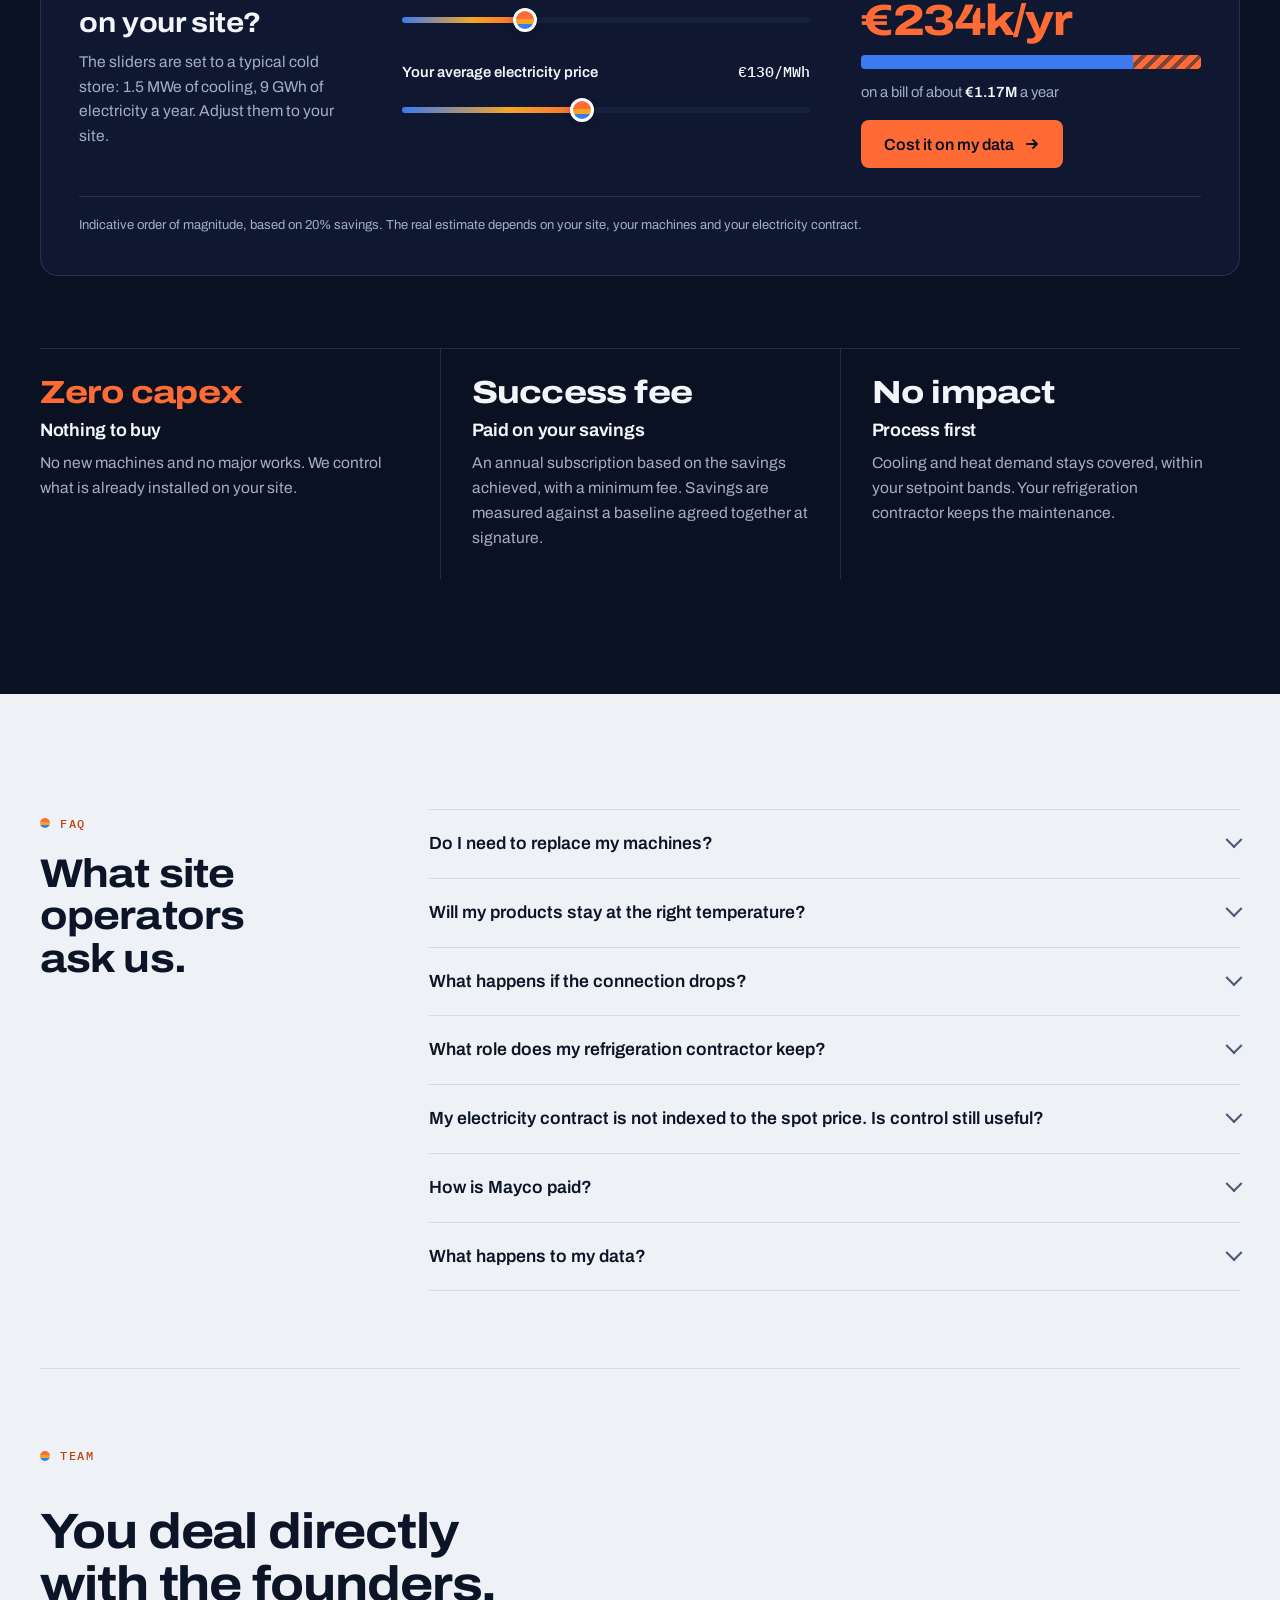
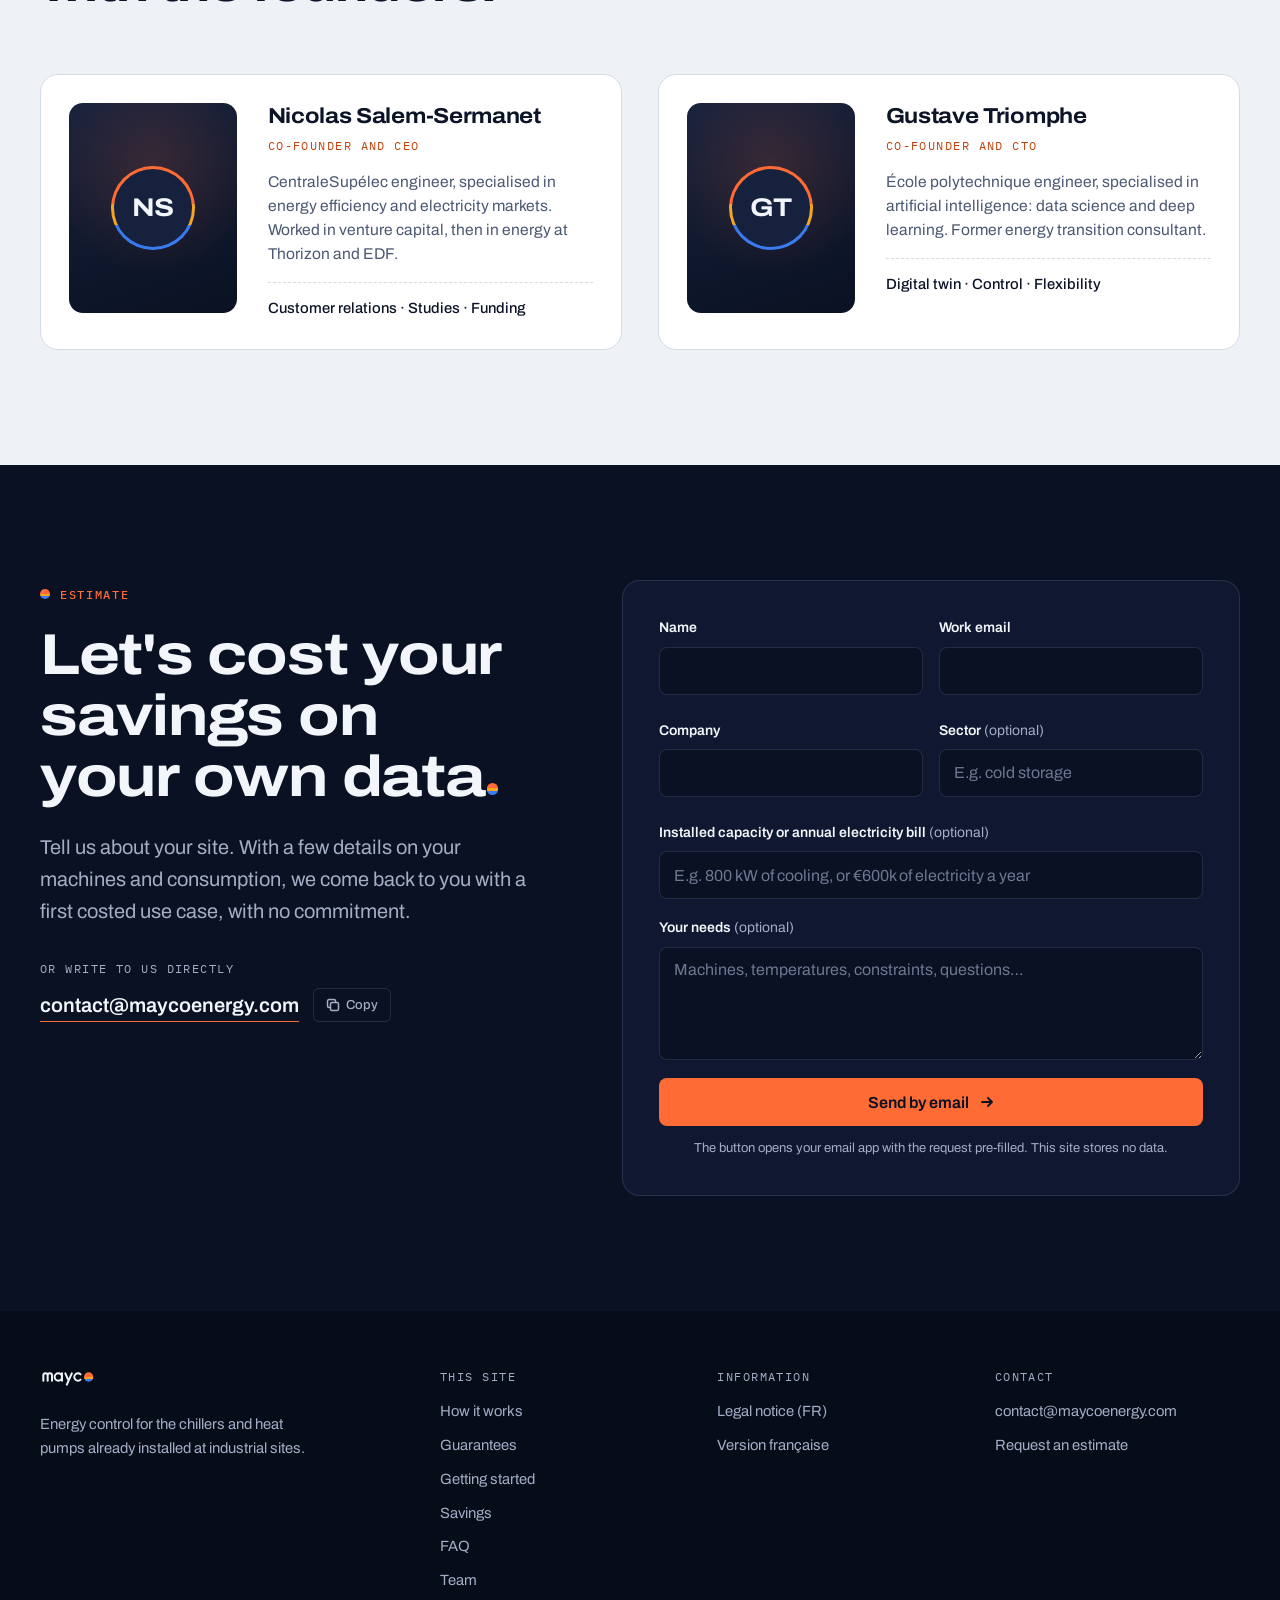
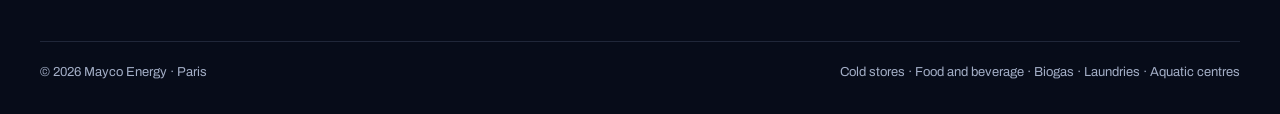
==== commit 8fb3896d: "Parcours client illustré, section Équipe, champ Secteur libre Démarrage devient un parcours en six é" ====
--- a/en/index.html
+++ b/en/index.html
@@ -60,6 +60,7 @@
       <a href="#onboarding">Getting started</a>
       <a href="#savings">Savings</a>
       <a href="#faq">FAQ</a>
+      <a href="#team">Team</a>
       <a class="btn btn-primary nav-cta" href="#contact">Estimate my savings</a>
     </nav>
     <div class="header-tools">
@@ -277,35 +278,79 @@
     <div class="wrap">
       <div class="section-head">
         <p class="eyebrow">Getting started</p>
-        <h2 id="onboarding-title">How it starts, in practice.</h2>
-        <p class="lead">Once your savings are costed on your data, here is what happens on your site. Control only acts on your machines after an observation period.</p>
-      </div>
-      <ol class="onboard" data-onboard>
-        <li class="ob-step">
-          <div class="ob-head"><span class="ob-num">01</span><span class="ob-mode">Set-up</span></div>
-          <h3>Connection</h3>
-          <p>With your refrigeration contractor, we connect a communication gateway to your controllers or supervision system. We check that every setpoint is applied, and the operating ranges are approved in writing with them.</p>
-          <p class="ob-you"><span>Your part</span>Site access and your contractor’s agreement.</p>
-        </li>
-        <li class="ob-step">
-          <div class="ob-head"><span class="ob-num">02</span><span class="ob-mode is-watch">Mayco observes</span></div>
-          <h3>Observation</h3>
-          <p>Control first runs without acting. The digital twin learns how your site really behaves, its inertia and how machine efficiency varies with the weather, and together we set the baseline used to measure savings.</p>
-          <p class="ob-you"><span>Your part</span>Approve the baseline and your temperature bands.</p>
-        </li>
-        <li class="ob-step">
-          <div class="ob-head"><span class="ob-num">03</span><span class="ob-mode is-live">Mayco controls</span></div>
-          <h3>Control</h3>
-          <p>Control takes over gradually, always within your bands. Your teams are trained on fallback modes and can take back control at any time.</p>
-          <p class="ob-you"><span>Your part</span>Training for your operations team.</p>
-        </li>
-        <li class="ob-step">
-          <div class="ob-head"><span class="ob-num">04</span><span class="ob-mode">Ongoing</span></div>
-          <h3>Follow-up</h3>
-          <p>Every month, a report: savings measured against the baseline, logged temperatures, time-stamped setpoints. A full review after twelve months, covering a winter and a summer.</p>
-          <p class="ob-you"><span>Your part</span>A regular check-in with your technical manager.</p>
-        </li>
-      </ol>
+        <h2 id="onboarding-title">From your documents to live control.</h2>
+        <p class="lead">It all starts with the data you already have. The gateway is only installed once your savings are costed, and control only acts on your machines after an observation period.</p>
+      </div>
+      <div class="journey" data-journey>
+        <div class="jr-visual band-night">
+          <div class="jr-inputs">
+            <span class="jr-inputs-k">Continuous</span>
+            <ul aria-label="Data taken into account continuously"><li>Spot price</li><li>Flexibility</li><li>Weather</li><li>Stock</li><li>Activity</li></ul>
+          </div>
+          <div class="jr-stage">
+            <img src="../assets/img/jumeau-numerique-1350.webp" srcset="../assets/img/jumeau-numerique-700.webp 700w, ../assets/img/jumeau-numerique-1350.webp 1350w" sizes="(max-width: 980px) calc(100vw - 32px), 640px" width="1350" height="800" loading="lazy" decoding="async" alt="Illustration of an industrial site: on the left the physical site, with its chillers, cold room, storage tanks and communication gateway; on the right, its digital twin.">
+            <span class="jr-spot" aria-hidden="true"></span>
+            <span class="jr-pin" data-pin="1" style="--x: 37%; --y: 21%;" aria-hidden="true"><i></i><b>Your machines and their history</b></span>
+            <span class="jr-pin" data-pin="2" style="--x: 66%; --y: 68%;" aria-hidden="true"><i></i><b>Digital twin</b></span>
+            <span class="jr-pin is-left" data-pin="3" style="--x: 19%; --y: 41%;" aria-hidden="true"><i></i><b>Communication gateway</b></span>
+            <span class="jr-pin" data-pin="4" style="--x: 48.5%; --y: 26%;" aria-hidden="true"><i></i><b>Real measurements</b></span>
+            <span class="jr-pin" data-pin="5" style="--x: 27%; --y: 35%;" aria-hidden="true"><i></i><b>Setpoints to the machines</b></span>
+            <span class="jr-pin" data-pin="6" style="--x: 40%; --y: 32%;" aria-hidden="true"><i></i><b>Monthly report</b></span>
+            <span class="jr-tag is-site" aria-hidden="true">Physical site</span>
+            <span class="jr-tag is-twin" aria-hidden="true">Digital twin</span>
+          </div>
+        </div>
+        <div class="jr-list">
+          <p class="jr-phase">Before signing</p>
+          <ol class="jr-steps">
+            <li class="jr-step" data-step="1">
+              <h3><button type="button" class="jr-head" aria-expanded="true" aria-controls="jr-1"><span class="jr-num">01</span><span class="jr-title">Your data</span><span class="jr-mode">Remote</span></button></h3>
+              <div class="jr-body" id="jr-1">
+                <p>You send us what you already have: electricity bills, supervision history, machine datasheets. Nothing to install at this stage.</p>
+                <p class="jr-you"><span>Your part</span>Gather these documents.</p>
+              </div>
+            </li>
+            <li class="jr-step" data-step="2">
+              <h3><button type="button" class="jr-head" aria-expanded="true" aria-controls="jr-2"><span class="jr-num">02</span><span class="jr-title">Digital twin</span><span class="jr-mode">Remote</span></button></h3>
+              <div class="jr-body" id="jr-2">
+                <p>Our AI turns them into a digital twin of your thermal system: production, storage, losses, efficiency depending on the weather. It replays your history with Mayco control to cost your savings: this is the feasibility study.</p>
+                <p class="jr-you"><span>Your part</span>Approve your temperature bands and the baseline used to measure savings.</p>
+              </div>
+            </li>
+          </ol>
+          <p class="jr-phase is-signed">After signing</p>
+          <ol class="jr-steps" start="3">
+            <li class="jr-step" data-step="3">
+              <h3><button type="button" class="jr-head" aria-expanded="true" aria-controls="jr-3"><span class="jr-num">03</span><span class="jr-title">Gateway</span><span class="jr-mode">On site</span></button></h3>
+              <div class="jr-body" id="jr-3">
+                <p>With your refrigeration contractor, we connect a communication gateway to your controllers or supervision system, and check that every setpoint is applied.</p>
+                <p class="jr-you"><span>Your part</span>Site access and your contractor’s agreement.</p>
+              </div>
+            </li>
+            <li class="jr-step" data-step="4">
+              <h3><button type="button" class="jr-head" aria-expanded="true" aria-controls="jr-4"><span class="jr-num">04</span><span class="jr-title">Observation</span><span class="jr-mode is-watch">Mayco observes</span></button></h3>
+              <div class="jr-body" id="jr-4">
+                <p>Control first runs without acting. The twin recalibrates on your site’s real measurements, which always differ a little from the model.</p>
+                <p class="jr-you"><span>Your part</span>Nothing: your machines run as usual.</p>
+              </div>
+            </li>
+            <li class="jr-step" data-step="5">
+              <h3><button type="button" class="jr-head" aria-expanded="true" aria-controls="jr-5"><span class="jr-num">05</span><span class="jr-title">Control</span><span class="jr-mode is-live">Mayco controls</span></button></h3>
+              <div class="jr-body" id="jr-5">
+                <p>Control takes over gradually, always within your bands. Your teams are trained on fallback modes and can take back control at any time.</p>
+                <p class="jr-you"><span>Your part</span>Training for your operations team.</p>
+              </div>
+            </li>
+            <li class="jr-step" data-step="6">
+              <h3><button type="button" class="jr-head" aria-expanded="true" aria-controls="jr-6"><span class="jr-num">06</span><span class="jr-title">Follow-up</span><span class="jr-mode">Ongoing</span></button></h3>
+              <div class="jr-body" id="jr-6">
+                <p>Every month, a report: savings measured against the baseline, logged temperatures, time-stamped setpoints. A full review after twelve months, covering a winter and a summer.</p>
+                <p class="jr-you"><span>Your part</span>A regular check-in with your technical manager.</p>
+              </div>
+            </li>
+          </ol>
+        </div>
+      </div>
     </div>
   </section>
 
@@ -397,6 +442,36 @@
           <summary>What happens to my data?</summary>
           <p>It is hosted in the European Union and kept separate for each customer. It is used to control your site and, in aggregated and anonymised form, to improve our models.</p>
         </details>
+      </div>
+    </div>
+  </section>
+
+  <!-- TEAM -->
+  <section class="band band-frost section is-joined" id="team" aria-labelledby="team-title">
+    <div class="wrap">
+      <div class="section-head">
+        <p class="eyebrow">Team</p>
+        <h2 id="team-title">You deal directly with the founders.</h2>
+      </div>
+      <div class="team">
+        <article class="member">
+          <div class="member-photo"><span class="monogram" aria-hidden="true">NS</span></div>
+          <div class="member-text">
+            <h3>Nicolas Salem-Sermanet</h3>
+            <p class="member-role">Co-founder and CEO</p>
+            <p class="member-bio">CentraleSupélec engineer, specialised in energy efficiency and electricity markets. Worked in venture capital, then in energy at Thorizon and EDF.</p>
+            <p class="member-focus">Customer relations · Studies · Funding</p>
+          </div>
+        </article>
+        <article class="member">
+          <div class="member-photo"><span class="monogram" aria-hidden="true">GT</span></div>
+          <div class="member-text">
+            <h3>Gustave Triomphe</h3>
+            <p class="member-role">Co-founder and CTO</p>
+            <p class="member-bio">École polytechnique engineer, specialised in artificial intelligence: data science and deep learning. Former energy transition consultant.</p>
+            <p class="member-focus">Digital twin · Control · Flexibility</p>
+          </div>
+        </article>
       </div>
     </div>
   </section>
@@ -408,7 +483,6 @@
         <p class="eyebrow">Estimate</p>
         <h2 id="contact-title">Let's cost your savings on your own data<span class="dot" aria-hidden="true"></span></h2>
         <p class="lead">Tell us about your site. With a few details on your machines and consumption, we come back to you with a first costed use case, with no commitment.</p>
-        <p class="promise"><svg width="18" height="18" viewBox="0 0 18 18" fill="none" stroke="currentColor" stroke-width="1.6" stroke-linecap="round" aria-hidden="true"><circle cx="9" cy="9" r="7.5"/><path d="M9 4.8V9l2.8 1.8"/></svg>Reply within 2 working days</p>
         <div class="contact-direct">
           <span class="mono">Or write to us directly</span>
           <div class="mail-line">
@@ -416,11 +490,6 @@
             <button class="copy-btn" type="button" data-copy="contact@maycoenergy.com"><svg width="14" height="14" viewBox="0 0 14 14" fill="none" stroke="currentColor" stroke-width="1.5" aria-hidden="true"><rect x="4.5" y="4.5" width="8" height="8" rx="1.5"/><path d="M9.5 4.5V3a1.5 1.5 0 0 0-1.5-1.5H3A1.5 1.5 0 0 0 1.5 3v5A1.5 1.5 0 0 0 3 9.5h1.5"/></svg><span>Copy</span></button>
           </div>
         </div>
-        <div class="founders">
-          <span class="mono">You deal directly with the founders</span>
-          <div class="founder"><span class="monogram" aria-hidden="true">NS</span><span><strong>Nicolas Salem-Sermanet</strong>CEO · CentraleSupélec engineer</span></div>
-          <div class="founder"><span class="monogram" aria-hidden="true">GT</span><span><strong>Gustave Triomphe</strong>CTO · École polytechnique engineer</span></div>
-        </div>
       </div>
 
       <form class="form" data-contact-form novalidate>
@@ -440,16 +509,8 @@
           <span class="field-error" id="f-company-err"></span>
         </div>
         <div class="field">
-          <label for="f-site">Site type <span class="opt">(optional)</span></label>
-          <select id="f-site" name="site">
-            <option value="">Select</option>
-            <option value="coldstore">Cold store</option>
-            <option value="food">Food or beverage site</option>
-            <option value="heatpump">Site with heat pumps</option>
-            <option value="esco">Operator or ESCO</option>
-            <option value="partner">Manufacturer, installer, contractor</option>
-            <option value="other">Other</option>
-          </select>
+          <label for="f-site">Sector <span class="opt">(optional)</span></label>
+          <input id="f-site" name="site" type="text" placeholder="E.g. cold storage">
         </div>
         <div class="field is-wide">
           <label for="f-size">Installed capacity or annual electricity bill <span class="opt">(optional)</span></label>
@@ -490,6 +551,7 @@
         <a href="#onboarding">Getting started</a>
         <a href="#savings">Savings</a>
         <a href="#faq">FAQ</a>
+        <a href="#team">Team</a>
       </div>
       <div class="footer-col">
         <span class="mono">Information</span>
--- a/assets/css/site.css
+++ b/assets/css/site.css
@@ -296,6 +296,7 @@
   font-weight: 500;
 }
 .nav a {
+  white-space: nowrap;
   color: var(--snow-soft);
   text-decoration: none;
   transition: color 0.15s ease;
@@ -354,9 +355,9 @@
 .menu-btn[aria-expanded="true"] .bars::before { transform: translateY(6px) rotate(45deg); }
 .menu-btn[aria-expanded="true"] .bars::after { transform: translateY(-6px) rotate(-45deg); }
 
-@media (max-width: 980px) {
+@media (max-width: 980px) { .header-cta { display: none; } }
+@media (max-width: 1100px) {
   .menu-btn { display: inline-flex; }
-  .header-cta { display: none; }
   .nav {
     position: absolute;
     left: 0; right: 0;
@@ -845,7 +846,7 @@
   background: var(--surface);
   border: 1px solid var(--line);
 }
-.field { display: grid; gap: 7px; }
+.field { display: grid; gap: 7px; align-content: start; }
 .field.is-wide { grid-column: 1 / -1; }
 .field label { font-size: 0.875rem; font-weight: 600; }
 .field label .opt { color: var(--muted); font-weight: 400; }
@@ -894,16 +895,6 @@
 @media (max-width: 960px) { .contact { grid-template-columns: 1fr; } }
 @media (max-width: 560px) { .form { grid-template-columns: 1fr; } }
 
-.promise {
-  display: inline-flex;
-  align-items: center;
-  gap: 8px;
-  margin-top: 20px;
-  font-family: var(--font-mono);
-  font-size: 0.8125rem;
-  letter-spacing: 0.04em;
-  color: var(--amber);
-}
 
 /* CTA collant, mobile uniquement */
 .mobile-cta {
@@ -1229,62 +1220,190 @@
 .flow-foot + .eco { margin-top: 24px; padding-top: 0; border-top: 0; }
 .estimator + .pillars { margin-top: clamp(48px, 6vw, 72px); }
 
-.founders { display: grid; gap: 14px; margin-top: 32px; padding-top: 24px; border-top: 1px solid var(--line); }
-.founders .mono { text-transform: uppercase; letter-spacing: 0.12em; color: var(--muted); }
-.founder { display: flex; align-items: center; gap: 14px; }
-.founder .monogram { flex: none; width: 48px; height: 48px; border-width: 2px; font-size: 1rem; }
-.founder strong { display: block; color: var(--fg); font-weight: 600; }
-.founder > span:last-child { color: var(--muted); font-size: 0.925rem; line-height: 1.4; }
-
-/* ---------- Démarrage : les quatre étapes sur site ---------- */
-
-.onboard {
-  position: relative;
-  list-style: none;
-  margin: 0;
-  padding: 0;
-  display: grid;
-  grid-template-columns: repeat(4, minmax(0, 1fr));
-  gap: 32px clamp(20px, 3vw, 40px);
-}
-.onboard::before,
-.onboard::after {
-  content: "";
-  position: absolute;
-  top: 21px;
-  left: 22px;
-  right: 22px;
-  height: 2px;
-  border-radius: 1px;
-}
-.onboard::before { background: var(--line); }
-.onboard::after {
-  background: linear-gradient(90deg, var(--line) 0 25%, var(--cold) 45%, var(--heat) 70%, var(--amber) 100%);
-  transform-origin: left;
-}
-.onboard.is-running::after { animation: ob-fill 1.8s cubic-bezier(0.4, 0, 0.2, 1) both; }
-@keyframes ob-fill { from { transform: scaleX(0); } }
-
-.ob-step { position: relative; display: flex; flex-direction: column; gap: 10px; }
-.ob-head { display: flex; align-items: center; gap: 12px; margin-bottom: 10px; }
-.ob-num {
-  position: relative;
-  z-index: 1;
-  display: grid;
-  place-items: center;
-  width: 44px;
-  height: 44px;
-  flex: none;
-  border-radius: 50%;
-  border: 1.5px solid var(--fg);
-  background: var(--bg);
-  font-family: var(--font-mono);
+
+/* ---------- Démarrage : le parcours, de vos documents au pilotage ---------- */
+
+@property --sx { syntax: "<percentage>"; inherits: true; initial-value: 37%; }
+@property --sy { syntax: "<percentage>"; inherits: true; initial-value: 21%; }
+
+.journey {
+  display: grid;
+  grid-template-columns: minmax(0, 1.15fr) minmax(0, 1fr);
+  gap: clamp(28px, 4vw, 56px);
+  align-items: start;
+}
+
+/* L'illustration : le site physique et son jumeau numérique */
+.jr-visual {
+  position: sticky;
+  top: calc(var(--header-h) + 24px);
+  border-radius: calc(var(--radius) + 4px);
+  background: #0c1429;
+  color: var(--fg);
+  overflow: hidden;
+  box-shadow: 0 30px 60px -34px rgba(12, 20, 39, 0.55);
+}
+.jr-inputs {
+  display: flex;
+  flex-wrap: wrap;
+  align-items: center;
+  gap: 10px 14px;
+  padding: 16px 18px 0;
+}
+.jr-inputs-k {
+  font-family: var(--font-mono);
+  font-size: 0.6875rem;
+  letter-spacing: 0.12em;
+  text-transform: uppercase;
+  color: var(--muted);
+}
+.jr-inputs ul { list-style: none; margin: 0; padding: 0; display: flex; flex-wrap: wrap; gap: 6px; }
+.jr-inputs li {
+  padding: 3px 10px;
+  border-radius: 999px;
+  border: 1px solid var(--line);
+  color: var(--muted);
   font-size: 0.8125rem;
   font-weight: 500;
-}
-.ob-mode {
-  position: relative;
-  z-index: 1;
+  transition: color 0.35s ease, border-color 0.35s ease, background-color 0.35s ease;
+}
+/* Les données entrent en continu une fois le boîtier posé */
+.journey[data-current="4"] .jr-inputs li,
+.journey[data-current="5"] .jr-inputs li,
+.journey[data-current="6"] .jr-inputs li {
+  border-color: rgba(255, 107, 53, 0.5);
+  background: rgba(255, 107, 53, 0.1);
+  color: #ffb08f;
+}
+
+.jr-stage { position: relative; --sx: 37%; --sy: 21%; transition: --sx 0.8s cubic-bezier(0.6, 0, 0.2, 1), --sy 0.8s cubic-bezier(0.6, 0, 0.2, 1); }
+.jr-stage img { display: block; width: 100%; height: auto; }
+.jr-spot {
+  position: absolute;
+  inset: 0;
+  pointer-events: none;
+  background: radial-gradient(circle at var(--sx) var(--sy), rgba(12, 20, 41, 0) 0 70px, rgba(12, 20, 41, 0.5) 200px);
+  opacity: 0;
+  transition: opacity 0.5s ease;
+}
+.journey.is-ready .jr-spot { opacity: 1; }
+
+.jr-pin {
+  position: absolute;
+  left: var(--x);
+  top: var(--y);
+  width: 14px;
+  height: 14px;
+  margin: -7px 0 0 -7px;
+  cursor: pointer;
+}
+.jr-pin i {
+  display: block;
+  width: 100%;
+  height: 100%;
+  border-radius: 50%;
+  background: var(--heat);
+  box-shadow: 0 0 0 3px rgba(12, 20, 41, 0.85);
+  opacity: 0.5;
+  transform: scale(0.6);
+  transition: opacity 0.3s ease, transform 0.3s ease;
+}
+.jr-pin:hover i { opacity: 1; }
+.jr-pin.is-active i { opacity: 1; transform: none; animation: jr-ping 1.8s ease-out infinite; }
+@keyframes jr-ping {
+  0% { box-shadow: 0 0 0 3px rgba(12, 20, 41, 0.85), 0 0 0 3px rgba(255, 107, 53, 0.6); }
+  100% { box-shadow: 0 0 0 3px rgba(12, 20, 41, 0.85), 0 0 0 20px rgba(255, 107, 53, 0); }
+}
+.jr-pin b {
+  position: absolute;
+  left: 50%;
+  bottom: calc(100% + 10px);
+  padding: 5px 10px;
+  border-radius: 6px;
+  border: 1px solid var(--line);
+  background: rgba(7, 12, 25, 0.94);
+  font-family: var(--font-mono);
+  font-size: 0.75rem;
+  font-weight: 500;
+  line-height: 1.2;
+  white-space: nowrap;
+  color: var(--fg);
+  opacity: 0;
+  transform: translate(-50%, 4px);
+  transition: opacity 0.3s ease, transform 0.3s ease;
+  pointer-events: none;
+}
+.jr-pin.is-left b { left: -10px; transform: translateY(4px); }
+.jr-pin.is-active b { opacity: 1; transform: translate(-50%, 0); }
+.jr-pin.is-left.is-active b { transform: none; }
+
+.jr-tag {
+  position: absolute;
+  bottom: 14px;
+  display: inline-flex;
+  align-items: center;
+  gap: 8px;
+  padding: 4px 11px;
+  border-radius: 999px;
+  border: 1px solid;
+  font-family: var(--font-mono);
+  font-size: 0.6875rem;
+  letter-spacing: 0.12em;
+  text-transform: uppercase;
+}
+.jr-tag::before { content: ""; width: 6px; height: 6px; border-radius: 50%; background: currentColor; }
+.jr-tag.is-site { left: 16px; color: #e6ebf5; border-color: rgba(230, 235, 245, 0.45); }
+.jr-tag.is-twin { right: 16px; color: var(--cold-bright); border-color: rgba(111, 159, 248, 0.6); background: rgba(29, 78, 216, 0.16); }
+
+/* Les étapes */
+.jr-phase {
+  display: flex;
+  align-items: center;
+  gap: 12px;
+  margin-bottom: 4px;
+  font-family: var(--font-mono);
+  font-size: 0.6875rem;
+  letter-spacing: 0.12em;
+  text-transform: uppercase;
+  color: var(--muted);
+}
+.jr-phase::after { content: ""; flex: 1; height: 1px; background: var(--line); }
+.jr-phase.is-signed { margin-top: 28px; color: var(--accent-ink); }
+.jr-phase.is-signed::after { background: linear-gradient(90deg, var(--heat), var(--line) 60%); }
+.jr-steps { list-style: none; margin: 0; padding: 0; }
+.jr-step { position: relative; border-bottom: 1px solid var(--line); }
+.jr-step h3 { font: inherit; }
+.jr-head {
+  display: grid;
+  grid-template-columns: 38px minmax(0, 1fr) auto;
+  align-items: center;
+  gap: 14px;
+  width: 100%;
+  min-height: 60px;
+  padding: 10px 0;
+  border: 0;
+  background: none;
+  color: var(--fg);
+  text-align: left;
+  cursor: pointer;
+}
+.jr-num {
+  display: grid;
+  place-items: center;
+  width: 38px;
+  height: 38px;
+  border-radius: 50%;
+  border: 1.5px solid var(--line);
+  background: var(--bg);
+  font-family: var(--font-mono);
+  font-size: 0.8125rem;
+  font-weight: 500;
+  color: var(--muted);
+  transition: border-color 0.25s ease, color 0.25s ease, background-color 0.25s ease;
+}
+.jr-title { font-size: 1.15rem; font-weight: 650; font-stretch: 108%; letter-spacing: -0.01em; transition: color 0.2s ease; }
+.jr-head:hover .jr-title { color: var(--accent-ink); }
+.jr-mode {
   padding: 3px 9px;
   border-radius: 999px;
   border: 1px solid var(--line);
@@ -1296,40 +1415,108 @@
   color: var(--muted);
   white-space: nowrap;
 }
-.ob-mode.is-watch { border-color: rgba(29, 78, 216, 0.35); color: var(--cold-ink); background: rgba(59, 123, 240, 0.08); }
-.ob-mode.is-live { border-color: var(--heat); background: var(--heat); color: var(--night); }
-.ob-step:nth-child(3) .ob-num { border-color: var(--heat); background: var(--heat); color: var(--night); }
-.ob-step h3 { font-size: 1.3rem; font-stretch: 110%; font-weight: 700; letter-spacing: -0.015em; }
-.ob-step > p:not(.ob-you) { margin-bottom: 8px; color: var(--muted); font-size: 0.975rem; line-height: 1.55; }
-.ob-you {
-  margin-top: auto;
-  padding-top: 14px;
+.jr-mode.is-watch { border-color: rgba(29, 78, 216, 0.35); color: var(--cold-ink); background: rgba(59, 123, 240, 0.08); }
+.jr-mode.is-live { border-color: var(--heat); background: var(--heat); color: var(--night); }
+.jr-step.is-active .jr-num { border-color: var(--fg); color: var(--fg); }
+.jr-step.is-active[data-step="5"] .jr-num { border-color: var(--heat); background: var(--heat); color: var(--night); }
+
+.jr-body { padding: 0 0 22px 52px; }
+.jr-step.is-active .jr-body { animation: jr-in 0.4s ease both; }
+@keyframes jr-in { from { opacity: 0; transform: translateY(-4px); } }
+.jr-body > p:first-child { color: var(--muted); font-size: 0.975rem; line-height: 1.55; }
+.jr-you {
+  margin-top: 14px;
+  padding-top: 12px;
   border-top: 1px dashed var(--line);
   font-size: 0.925rem;
   line-height: 1.45;
-  color: var(--fg);
-}
-.ob-you span {
+}
+.jr-you span {
   display: block;
-  margin-bottom: 4px;
+  margin-bottom: 3px;
   font-family: var(--font-mono);
   font-size: 0.6875rem;
   letter-spacing: 0.12em;
   text-transform: uppercase;
   color: var(--accent-ink);
 }
-.onboard.is-running .ob-num { animation: ob-pop 0.5s ease-out both; }
-.onboard.is-running .ob-step:nth-child(2) .ob-num { animation-delay: 0.45s; }
-.onboard.is-running .ob-step:nth-child(3) .ob-num { animation-delay: 0.9s; }
-.onboard.is-running .ob-step:nth-child(4) .ob-num { animation-delay: 1.35s; }
-@keyframes ob-pop { 0% { transform: scale(0.8); } 60% { transform: scale(1.08); } 100% { transform: scale(1); } }
+
+/* Avance automatique : la barre sous l'étape active montre le temps restant */
+.jr-step::after {
+  content: "";
+  position: absolute;
+  left: 0;
+  bottom: -1px;
+  width: 0;
+  height: 2px;
+  background: var(--heat);
+}
+.journey.is-auto .jr-step.is-timing::after { animation: jr-progress var(--jr-delay, 7s) linear forwards; }
+@keyframes jr-progress { to { width: 100%; } }
 
 @media (max-width: 980px) {
-  .onboard { grid-template-columns: repeat(2, minmax(0, 1fr)); }
-  .onboard::before, .onboard::after { display: none; }
-}
-@media (max-width: 600px) {
-  .onboard { grid-template-columns: 1fr; }
+  .journey { grid-template-columns: 1fr; }
+  .jr-visual { position: relative; top: 0; }
+}
+@media (max-width: 520px) {
+  .jr-inputs { padding: 12px 12px 0; }
+  .jr-inputs li { font-size: 0.75rem; padding: 2px 8px; }
+  .jr-tag { bottom: 8px; font-size: 0.625rem; padding: 3px 8px; }
+  .jr-tag.is-site { left: 8px; }
+  .jr-tag.is-twin { right: 8px; }
+  .jr-pin b { font-size: 0.6875rem; }
+  .jr-body { padding-left: 0; }
+  .jr-head { grid-template-columns: 34px minmax(0, 1fr) auto; gap: 12px; }
+  .jr-num { width: 34px; height: 34px; }
+  .jr-title { font-size: 1.05rem; }
+}
+
+/* ---------- Équipe ---------- */
+
+.team { display: grid; grid-template-columns: repeat(2, minmax(0, 1fr)); gap: clamp(20px, 3vw, 36px); }
+.member {
+  display: grid;
+  grid-template-columns: 168px minmax(0, 1fr);
+  gap: clamp(20px, 2.4vw, 32px);
+  align-items: start;
+  padding: clamp(20px, 2.4vw, 28px);
+  border-radius: calc(var(--radius) + 4px);
+  border: 1px solid var(--line);
+  background: var(--surface);
+}
+.member-photo {
+  display: grid;
+  place-items: center;
+  aspect-ratio: 4 / 5;
+  border-radius: var(--radius);
+  overflow: hidden;
+  background: radial-gradient(circle at 50% 30%, rgba(255, 107, 53, 0.16), transparent 65%), linear-gradient(160deg, var(--night-3), var(--night));
+}
+.member-photo img { width: 100%; height: 100%; object-fit: cover; }
+.member-photo .monogram {
+  width: 84px;
+  height: 84px;
+  color: var(--snow);
+  font-size: 1.6rem;
+  background:
+    linear-gradient(var(--night-3), var(--night-3)) padding-box,
+    linear-gradient(to bottom, var(--heat) 0 45%, var(--amber) 45% 70%, var(--cold) 70% 100%) border-box;
+}
+.member h3 { font-size: 1.35rem; font-stretch: 110%; font-weight: 700; letter-spacing: -0.015em; }
+.member-role {
+  margin-top: 6px;
+  font-family: var(--font-mono);
+  font-size: 0.75rem;
+  letter-spacing: 0.12em;
+  text-transform: uppercase;
+  color: var(--accent-ink);
+}
+.member-bio { margin-top: 14px; color: var(--muted); font-size: 0.975rem; line-height: 1.55; }
+.member-focus { margin-top: 16px; padding-top: 14px; border-top: 1px dashed var(--line); font-size: 0.925rem; font-weight: 500; }
+@media (max-width: 1040px) { .team { grid-template-columns: 1fr; } }
+@media (max-width: 560px) {
+  .member { grid-template-columns: 1fr; }
+  .member-photo { width: 140px; }
 }
 
 @media (max-width: 520px) {
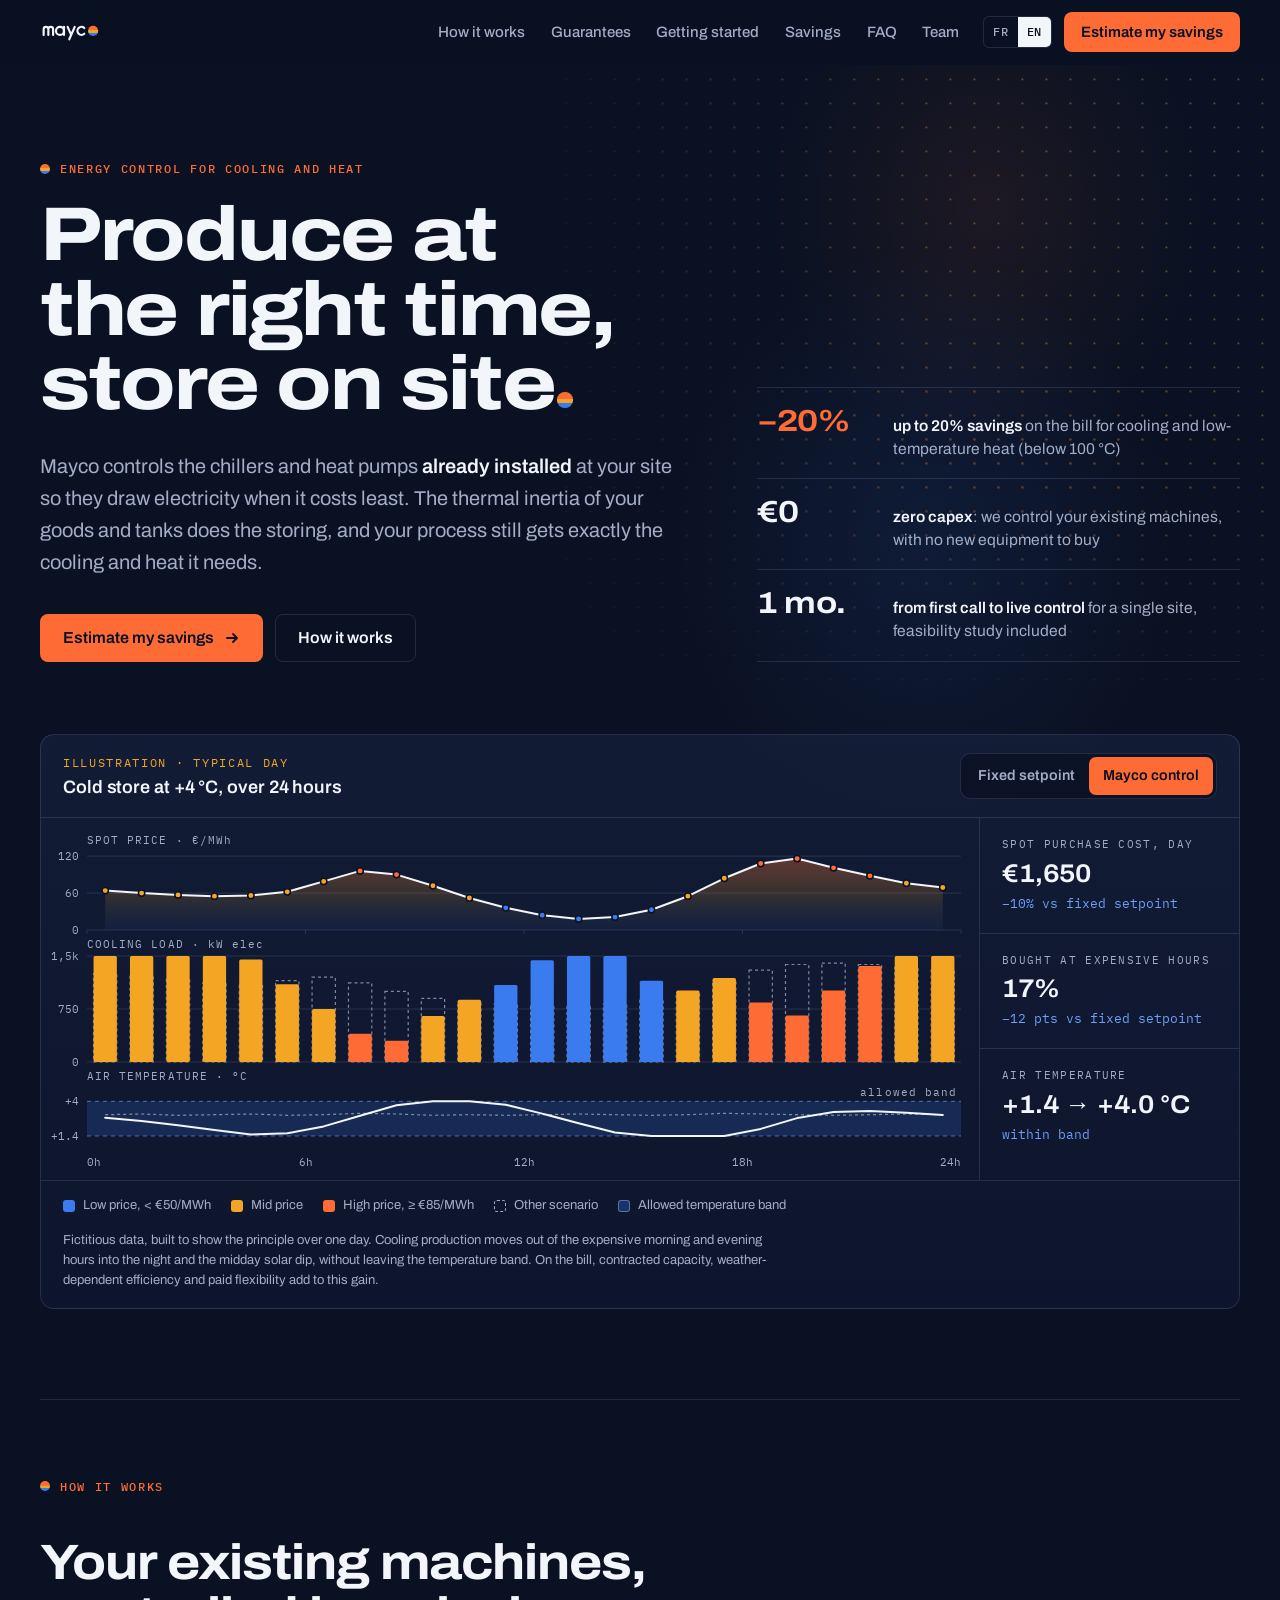
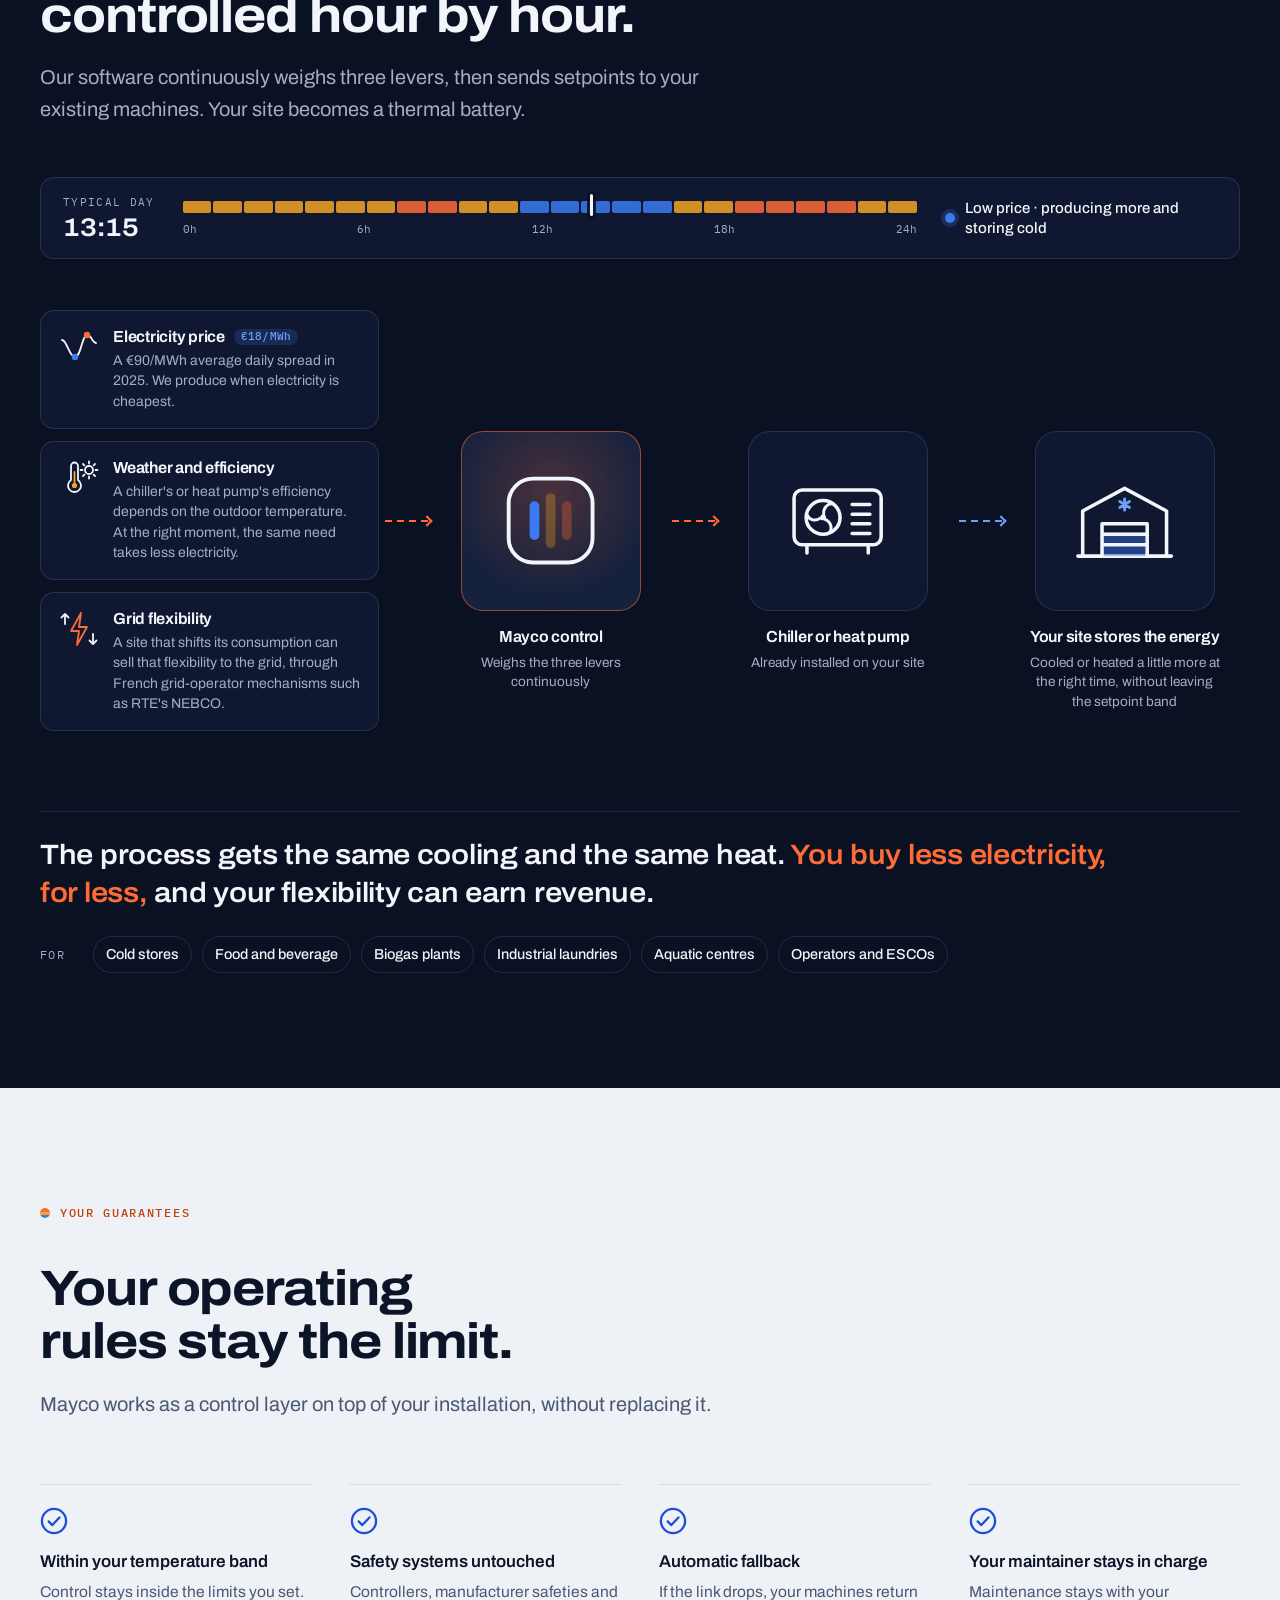
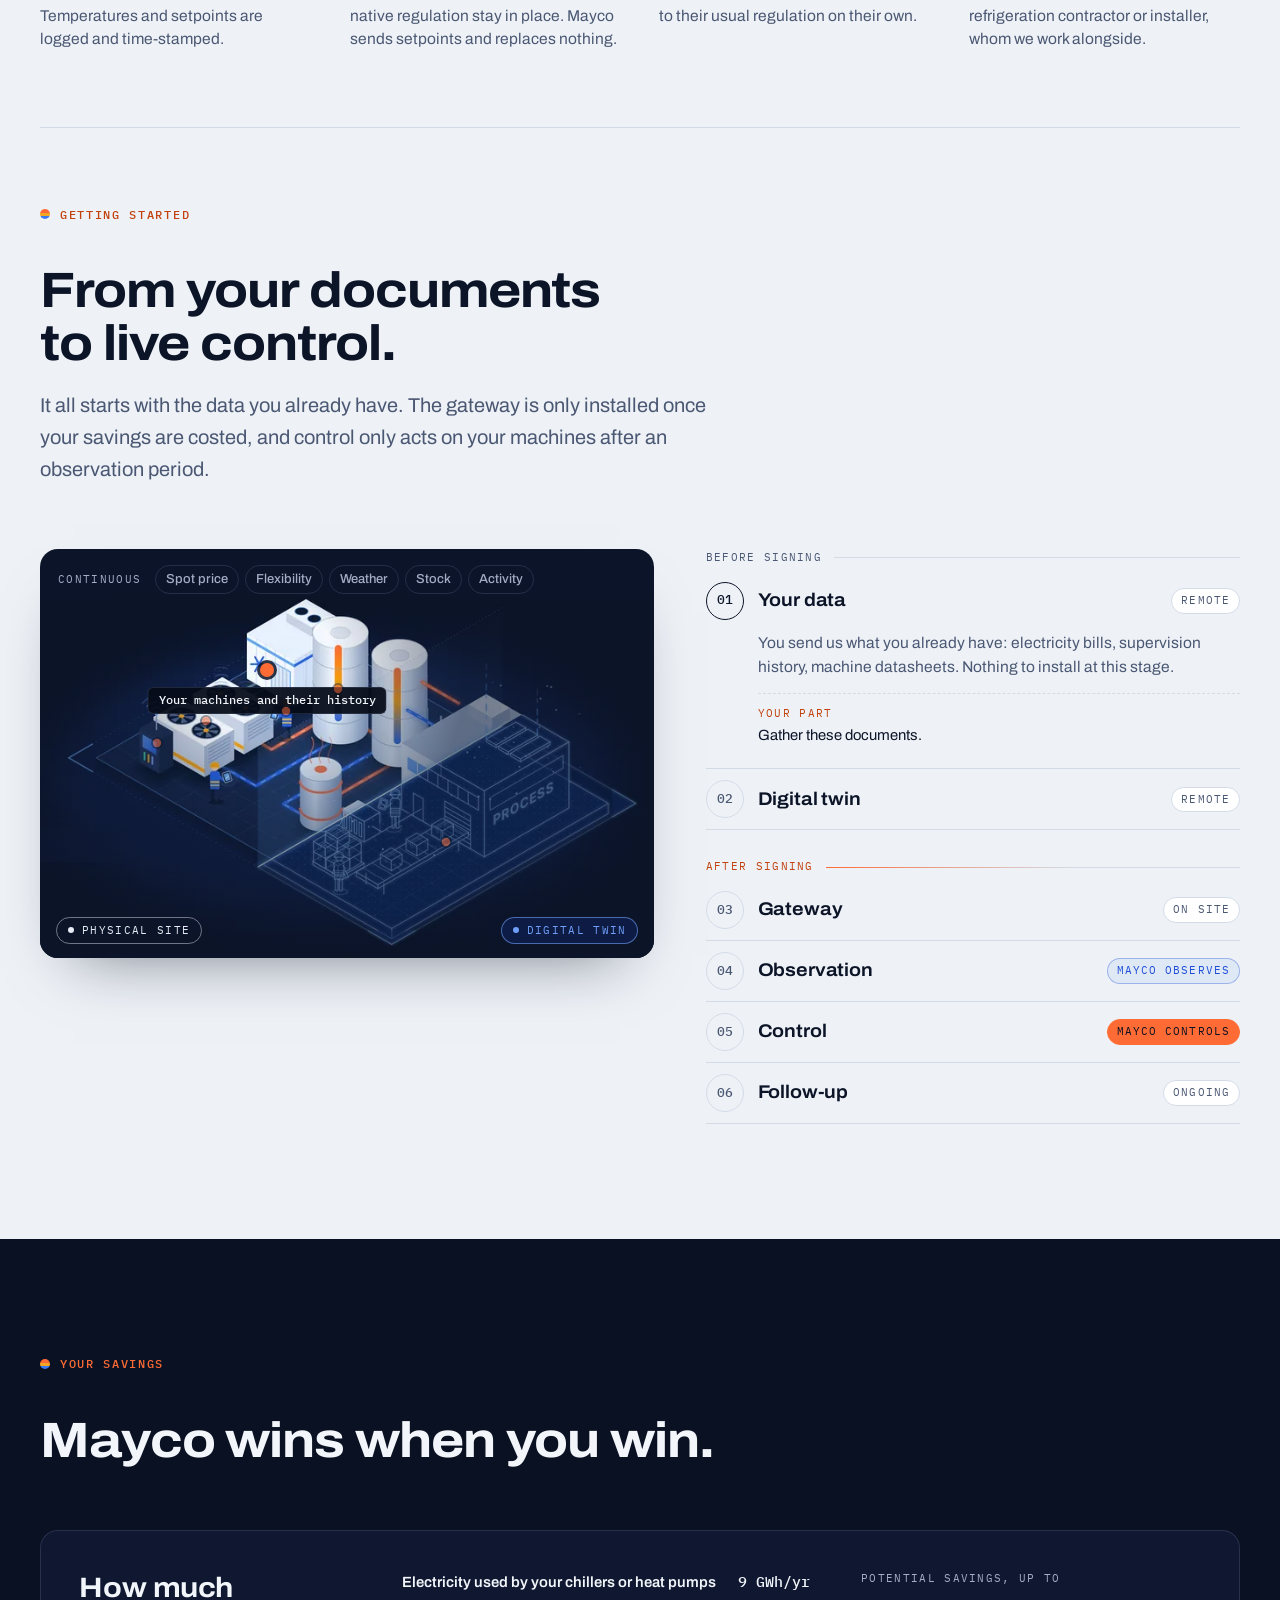
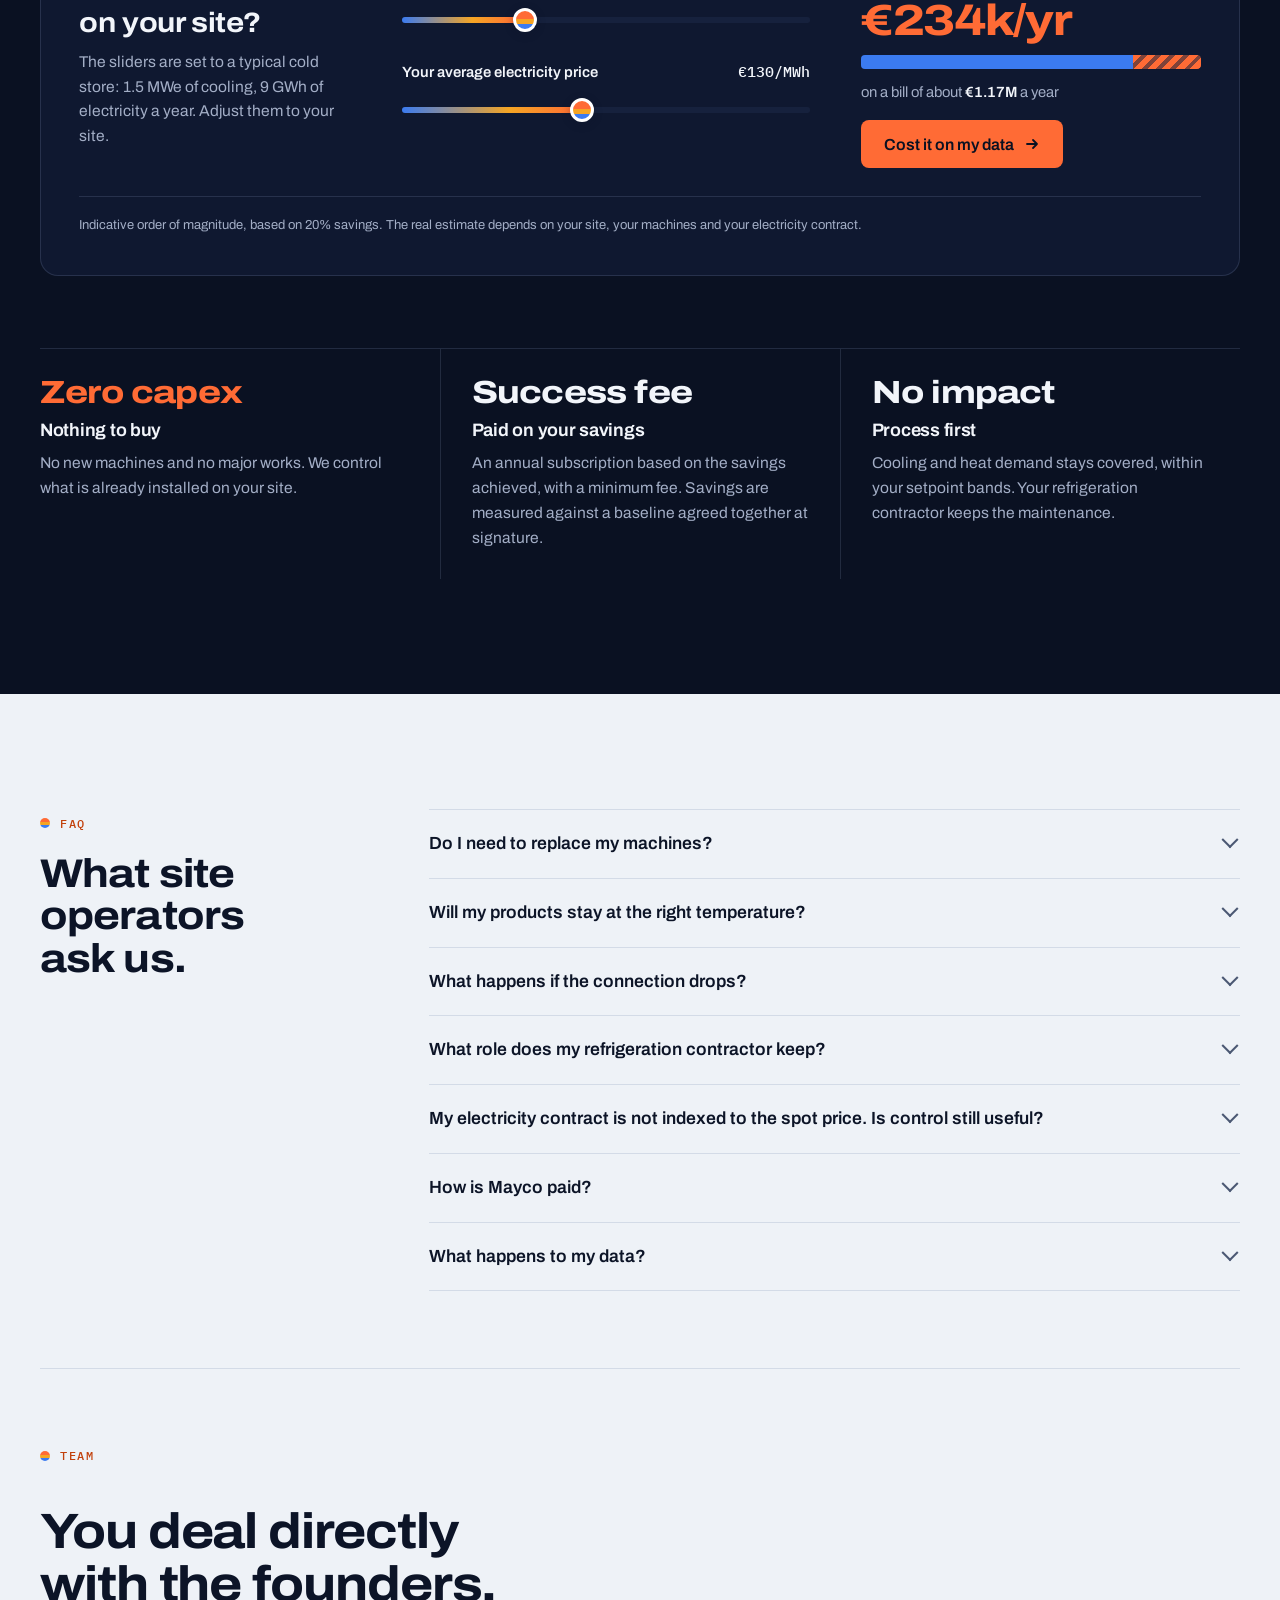
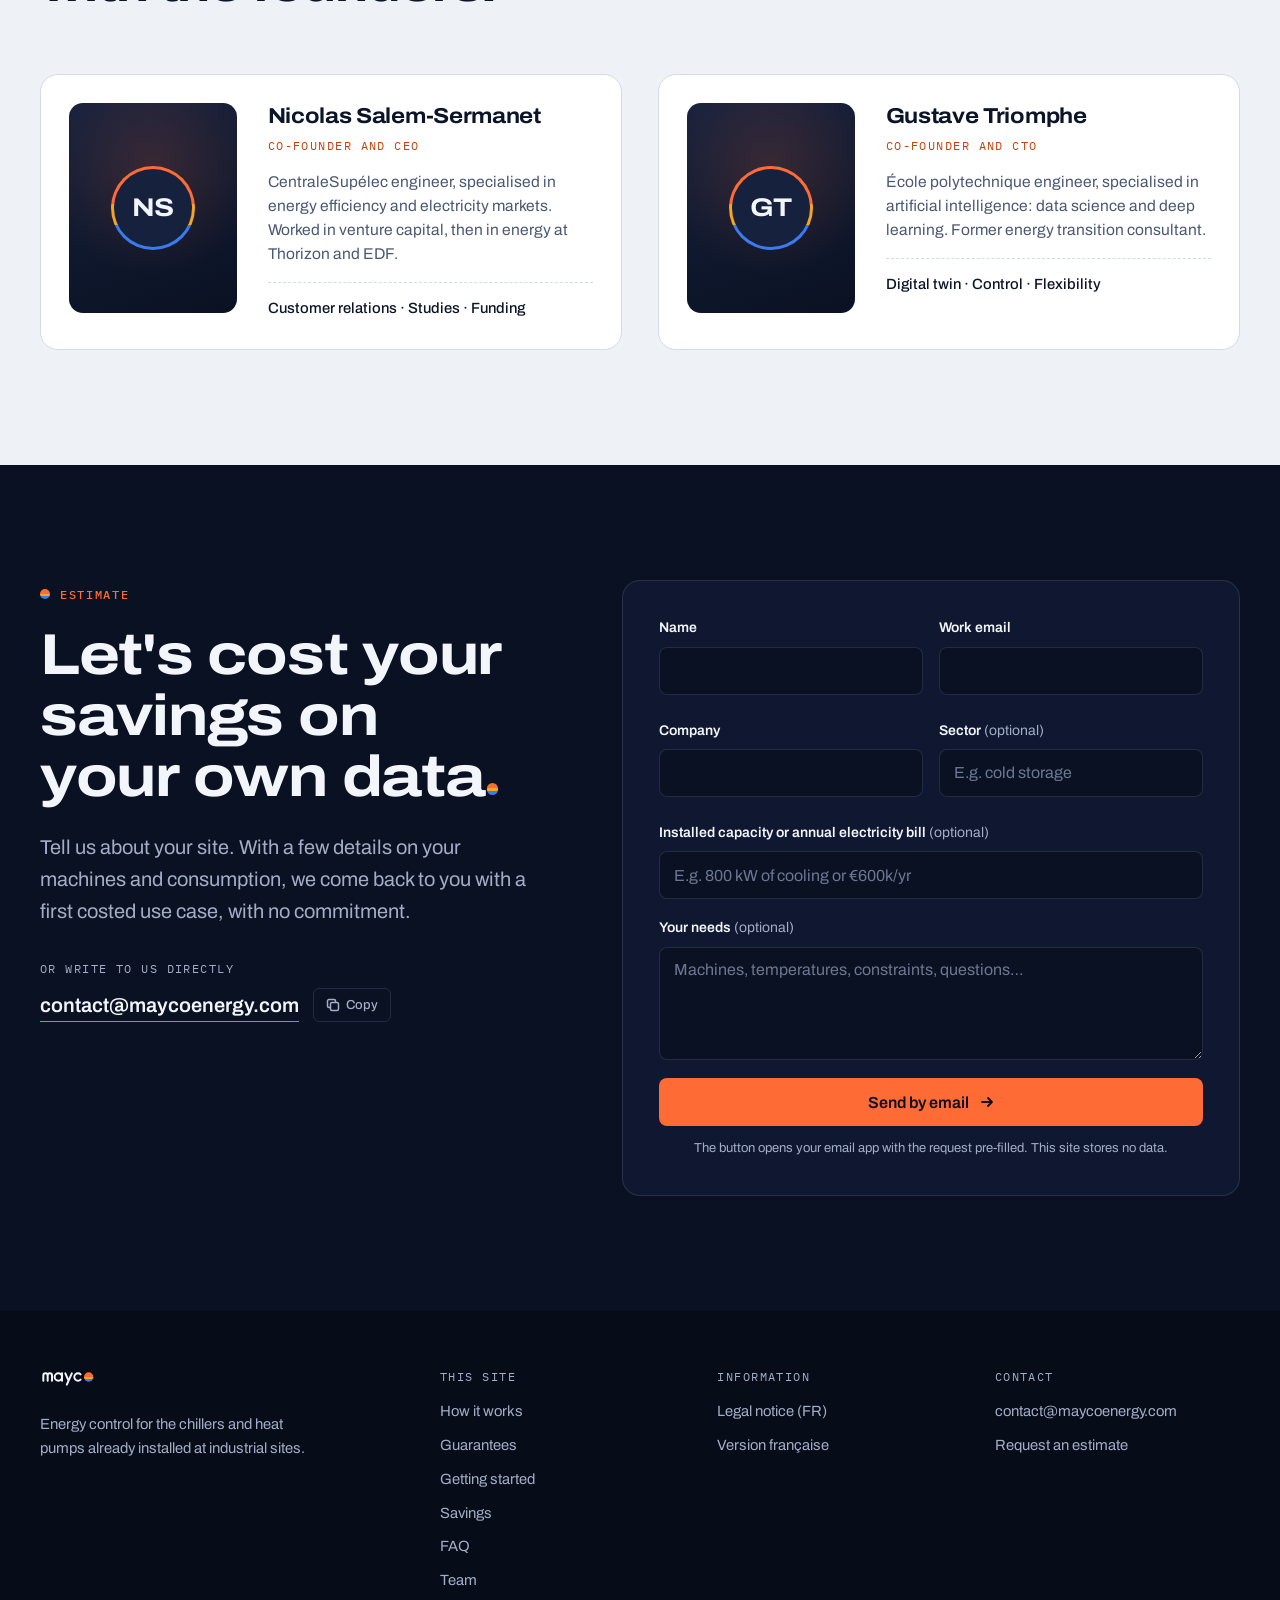
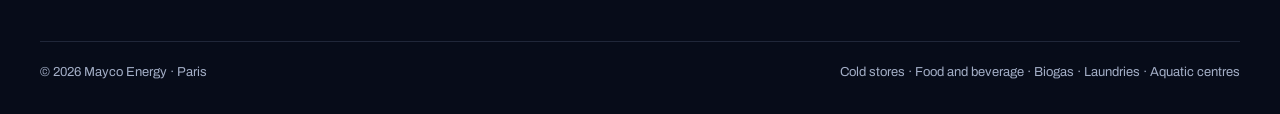
==== commit 82655bbe: "Mise en page plus solide sur toutes les largeurs - Schéma « Comment ça marche » : version tablette (" ====
--- a/en/index.html
+++ b/en/index.html
@@ -92,7 +92,7 @@
         <div class="plates" aria-label="The offer in three points">
           <div class="plate">
             <span class="plate-value is-heat num">−20%</span>
-            <span class="plate-label"><strong>up to 20% savings</strong> on the bill for cooling and low-temperature heat (below 100 °C)</span>
+            <span class="plate-label"><strong>up to 20% savings</strong> on the bill for cooling and low-temperature heat (below 100 °C)</span>
           </div>
           <div class="plate">
             <span class="plate-value num">€0</span>
@@ -109,7 +109,7 @@
         <div class="synoptic-bar">
           <div class="synoptic-title">
             <span class="mono">Illustration · typical day</span>
-            <h2>Cold store at +4 °C, over 24 hours</h2>
+            <h2>Cold store at +4 °C, over 24 hours</h2>
           </div>
           <div class="seg" role="group" aria-label="Scenario shown">
             <button type="button" data-mode="fixed" aria-pressed="false">Fixed setpoint</button>
@@ -127,11 +127,11 @@
             <div class="readout">
               <span class="readout-label">Bought at expensive hours</span>
               <span class="readout-value" data-out="peak">17%</span>
-              <span class="readout-delta" data-out="peak-delta">−12 pts vs fixed setpoint</span>
+              <span class="readout-delta" data-out="peak-delta">−12 pts vs fixed setpoint</span>
             </div>
             <div class="readout">
               <span class="readout-label">Air temperature</span>
-              <span class="readout-value" data-out="temp">+1.4 → +4.0 °C</span>
+              <span class="readout-value" data-out="temp">+1.4 → +4.0 °C</span>
               <span class="readout-delta" data-out="temp-delta">within band</span>
             </div>
           </div>
@@ -290,10 +290,10 @@
           <div class="jr-stage">
             <img src="../assets/img/jumeau-numerique-1350.webp" srcset="../assets/img/jumeau-numerique-700.webp 700w, ../assets/img/jumeau-numerique-1350.webp 1350w" sizes="(max-width: 980px) calc(100vw - 32px), 640px" width="1350" height="800" loading="lazy" decoding="async" alt="Illustration of an industrial site: on the left the physical site, with its chillers, cold room, storage tanks and communication gateway; on the right, its digital twin.">
             <span class="jr-spot" aria-hidden="true"></span>
-            <span class="jr-pin" data-pin="1" style="--x: 37%; --y: 21%;" aria-hidden="true"><i></i><b>Your machines and their history</b></span>
+            <span class="jr-pin is-below" data-pin="1" style="--x: 37%; --y: 21%;" aria-hidden="true"><i></i><b>Your machines and their history</b></span>
             <span class="jr-pin" data-pin="2" style="--x: 66%; --y: 68%;" aria-hidden="true"><i></i><b>Digital twin</b></span>
             <span class="jr-pin is-left" data-pin="3" style="--x: 19%; --y: 41%;" aria-hidden="true"><i></i><b>Communication gateway</b></span>
-            <span class="jr-pin" data-pin="4" style="--x: 48.5%; --y: 26%;" aria-hidden="true"><i></i><b>Real measurements</b></span>
+            <span class="jr-pin is-below" data-pin="4" style="--x: 48.5%; --y: 26%;" aria-hidden="true"><i></i><b>Real measurements</b></span>
             <span class="jr-pin" data-pin="5" style="--x: 27%; --y: 35%;" aria-hidden="true"><i></i><b>Setpoints to the machines</b></span>
             <span class="jr-pin" data-pin="6" style="--x: 40%; --y: 32%;" aria-hidden="true"><i></i><b>Monthly report</b></span>
             <span class="jr-tag is-site" aria-hidden="true">Physical site</span>
@@ -364,11 +364,11 @@
       <div class="estimator is-first" data-estimator>
         <div class="est-head">
           <h3>How much on your site?</h3>
-          <p>The sliders are set to a typical cold store: 1.5 MWe of cooling, 9 GWh of electricity a year. Adjust them to your site.</p>
+          <p>The sliders are set to a typical cold store: 1.5 MWe of cooling, 9 GWh of electricity a year. Adjust them to your site.</p>
         </div>
         <div class="est-controls">
           <div class="est-field">
-            <div class="est-label"><label for="est-gwh">Electricity used by your chillers or heat pumps</label><output for="est-gwh" data-est-out="gwh">9 GWh/yr</output></div>
+            <div class="est-label"><label for="est-gwh">Electricity used by your chillers or heat pumps</label><output for="est-gwh" data-est-out="gwh">9 GWh/yr</output></div>
             <input id="est-gwh" type="range" min="0.5" max="30" step="0.5" value="9" style="--p: 28.8%;">
           </div>
           <div class="est-field">
@@ -514,7 +514,7 @@
         </div>
         <div class="field is-wide">
           <label for="f-size">Installed capacity or annual electricity bill <span class="opt">(optional)</span></label>
-          <input id="f-size" name="size" type="text" placeholder="E.g. 800 kW of cooling, or €600k of electricity a year">
+          <input id="f-size" name="size" type="text" placeholder="E.g. 800 kW of cooling or €600k/yr">
         </div>
         <div class="field is-wide">
           <label for="f-message">Your needs <span class="opt">(optional)</span></label>
--- a/assets/css/site.css
+++ b/assets/css/site.css
@@ -604,7 +604,7 @@
 
 .flow {
   display: grid;
-  grid-template-columns: minmax(0, 1.25fr) 56px minmax(0, 0.8fr) 56px minmax(0, 0.8fr) 56px minmax(0, 1fr);
+  grid-template-columns: minmax(0, 1.25fr) 56px minmax(0, 0.85fr) 56px minmax(0, 0.85fr) 56px minmax(0, 0.85fr);
   align-items: center;
   gap: 0;
 }
@@ -687,20 +687,20 @@
   font-stretch: 108%;
   letter-spacing: -0.01em;
   line-height: 1.35;
-  max-width: 60ch;
+  padding-right: max(0px, calc(100% - 60ch));
 }
 .flow-foot span { color: var(--heat); }
 
-@media (max-width: 1040px) {
+@media (max-width: 760px) {
   .flow { grid-template-columns: 1fr; gap: 0; justify-items: stretch; }
   .flow .link {
-    width: 2px; height: 40px; margin: 8px auto;
+    width: 2px; height: 36px; margin: 10px 0 10px 47px;
     background: repeating-linear-gradient(180deg, var(--heat) 0 7px, transparent 7px 12px);
     background-size: 2px 12px;
     animation-name: flow-y;
   }
   .flow .link.is-cold { background-image: repeating-linear-gradient(180deg, var(--cold-bright) 0 7px, transparent 7px 12px); }
-  .flow .link::after { right: auto; left: 50%; top: auto; bottom: -2px; transform: translateX(-50%) rotate(135deg); }
+  .flow .link::after { right: auto; left: 50%; top: auto; bottom: -2px; margin-left: -4px; transform: rotate(135deg); }
   .flow { padding-bottom: 0; }
   .node { grid-template-columns: 96px minmax(0, 1fr); column-gap: 18px; align-items: center; justify-items: start; text-align: left; }
   .node-box { max-width: 96px; border-radius: 18px; }
@@ -708,6 +708,31 @@
   .node p { max-width: none; }
 }
 @keyframes flow-y { to { background-position: 0 12px; } }
+
+/* Tablette : les trois leviers côte à côte, puis la chaîne pilotage → machine → site */
+@media (min-width: 761px) and (max-width: 1180px) {
+  .flow {
+    grid-template-columns: minmax(0, 1fr) 44px minmax(0, 1fr) 44px minmax(0, 1fr);
+    align-items: start;
+    padding-bottom: 0;
+  }
+  .levers { grid-column: 1 / -1; grid-template-columns: repeat(3, minmax(0, 1fr)); }
+  .lever { grid-template-columns: 1fr; gap: 10px; }
+  .flow > :nth-child(n + 3) { grid-row: 3; }
+  .levers + .link {
+    grid-column: 1;
+    justify-self: center;
+    width: 2px;
+    height: 36px;
+    margin: 12px 0;
+    background: repeating-linear-gradient(180deg, var(--heat) 0 7px, transparent 7px 12px);
+    background-size: 2px 12px;
+    animation-name: flow-y;
+  }
+  .levers + .link::after { right: auto; left: 50%; top: auto; bottom: -2px; margin-left: -4px; transform: rotate(135deg); }
+  .flow > .link:not(.levers + .link) { margin: 89px 4px 0; }
+  .node-text { position: static; margin-top: 16px; }
+}
 
 /* ---------- Garanties ---------- */
 
@@ -796,6 +821,7 @@
 .faq-list summary::after {
   content: "";
   flex: none;
+  margin-right: 4px;
   width: 12px;
   height: 12px;
   border-right: 2px solid var(--muted);
@@ -929,7 +955,7 @@
 .footer-grid > div > p { margin-top: 16px; font-size: 0.925rem; color: var(--snow-soft); max-width: 36ch; }
 .footer-col { display: grid; gap: 10px; align-content: start; font-size: 0.925rem; }
 .footer-col .mono { color: var(--snow-soft); text-transform: uppercase; letter-spacing: 0.12em; margin-bottom: 4px; }
-.footer-col a { color: var(--snow-soft); text-decoration: none; }
+.footer-col a { color: var(--snow-soft); text-decoration: none; overflow-wrap: anywhere; }
 .footer-col a:hover { color: var(--snow); }
 .footer-base {
   margin-top: 48px;
@@ -943,7 +969,8 @@
   color: var(--snow-soft);
 }
 .footer-base a { color: inherit; }
-@media (max-width: 860px) { .footer-grid { grid-template-columns: 1fr 1fr; } .footer-grid > div:first-child { grid-column: 1 / -1; } }
+@media (max-width: 860px) { .footer-grid { grid-template-columns: repeat(3, minmax(0, 1fr)); } .footer-grid > div:first-child { grid-column: 1 / -1; } }
+@media (max-width: 560px) { .footer-grid { grid-template-columns: repeat(2, minmax(0, 1fr)); } .footer-grid > .footer-col:last-child { grid-column: 1 / -1; } }
 
 /* ---------- Pages simples (mentions légales, 404) ---------- */
 
@@ -1336,6 +1363,8 @@
 .jr-pin.is-left b { left: -10px; transform: translateY(4px); }
 .jr-pin.is-active b { opacity: 1; transform: translate(-50%, 0); }
 .jr-pin.is-left.is-active b { transform: none; }
+.jr-pin.is-below b { top: calc(100% + 10px); bottom: auto; transform: translate(-50%, -4px); }
+.jr-pin.is-below.is-active b { transform: translate(-50%, 0); }
 
 .jr-tag {
   position: absolute;
@@ -1455,6 +1484,13 @@
 @keyframes jr-progress { to { width: 100%; } }
 
 @media (max-width: 980px) {
+  .journey { grid-template-columns: minmax(0, 1fr) minmax(0, 1fr); gap: 28px; }
+  .jr-inputs li { font-size: 0.75rem; padding: 2px 8px; }
+  .jr-tag { bottom: 10px; font-size: 0.625rem; padding: 3px 8px; }
+  .jr-tag.is-site { left: 10px; }
+  .jr-tag.is-twin { right: 10px; }
+}
+@media (max-width: 760px) {
   .journey { grid-template-columns: 1fr; }
   .jr-visual { position: relative; top: 0; }
 }
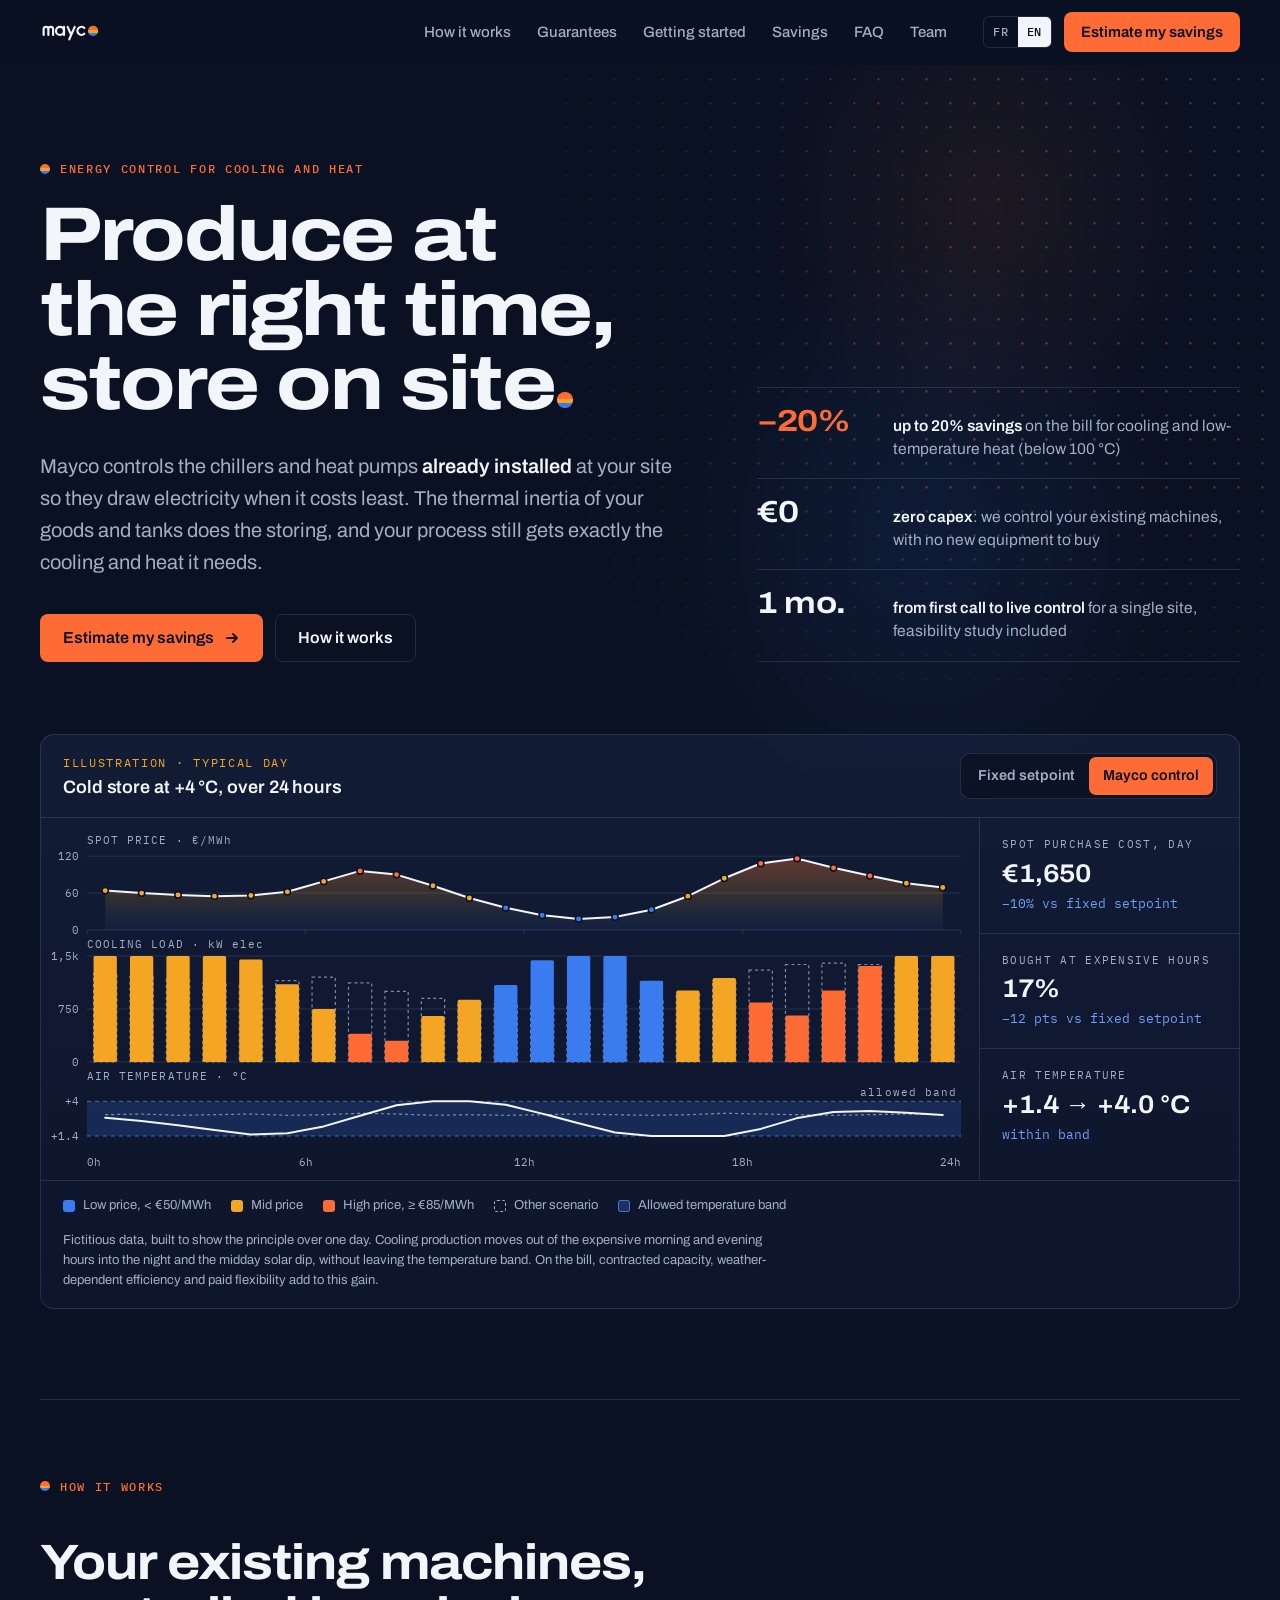
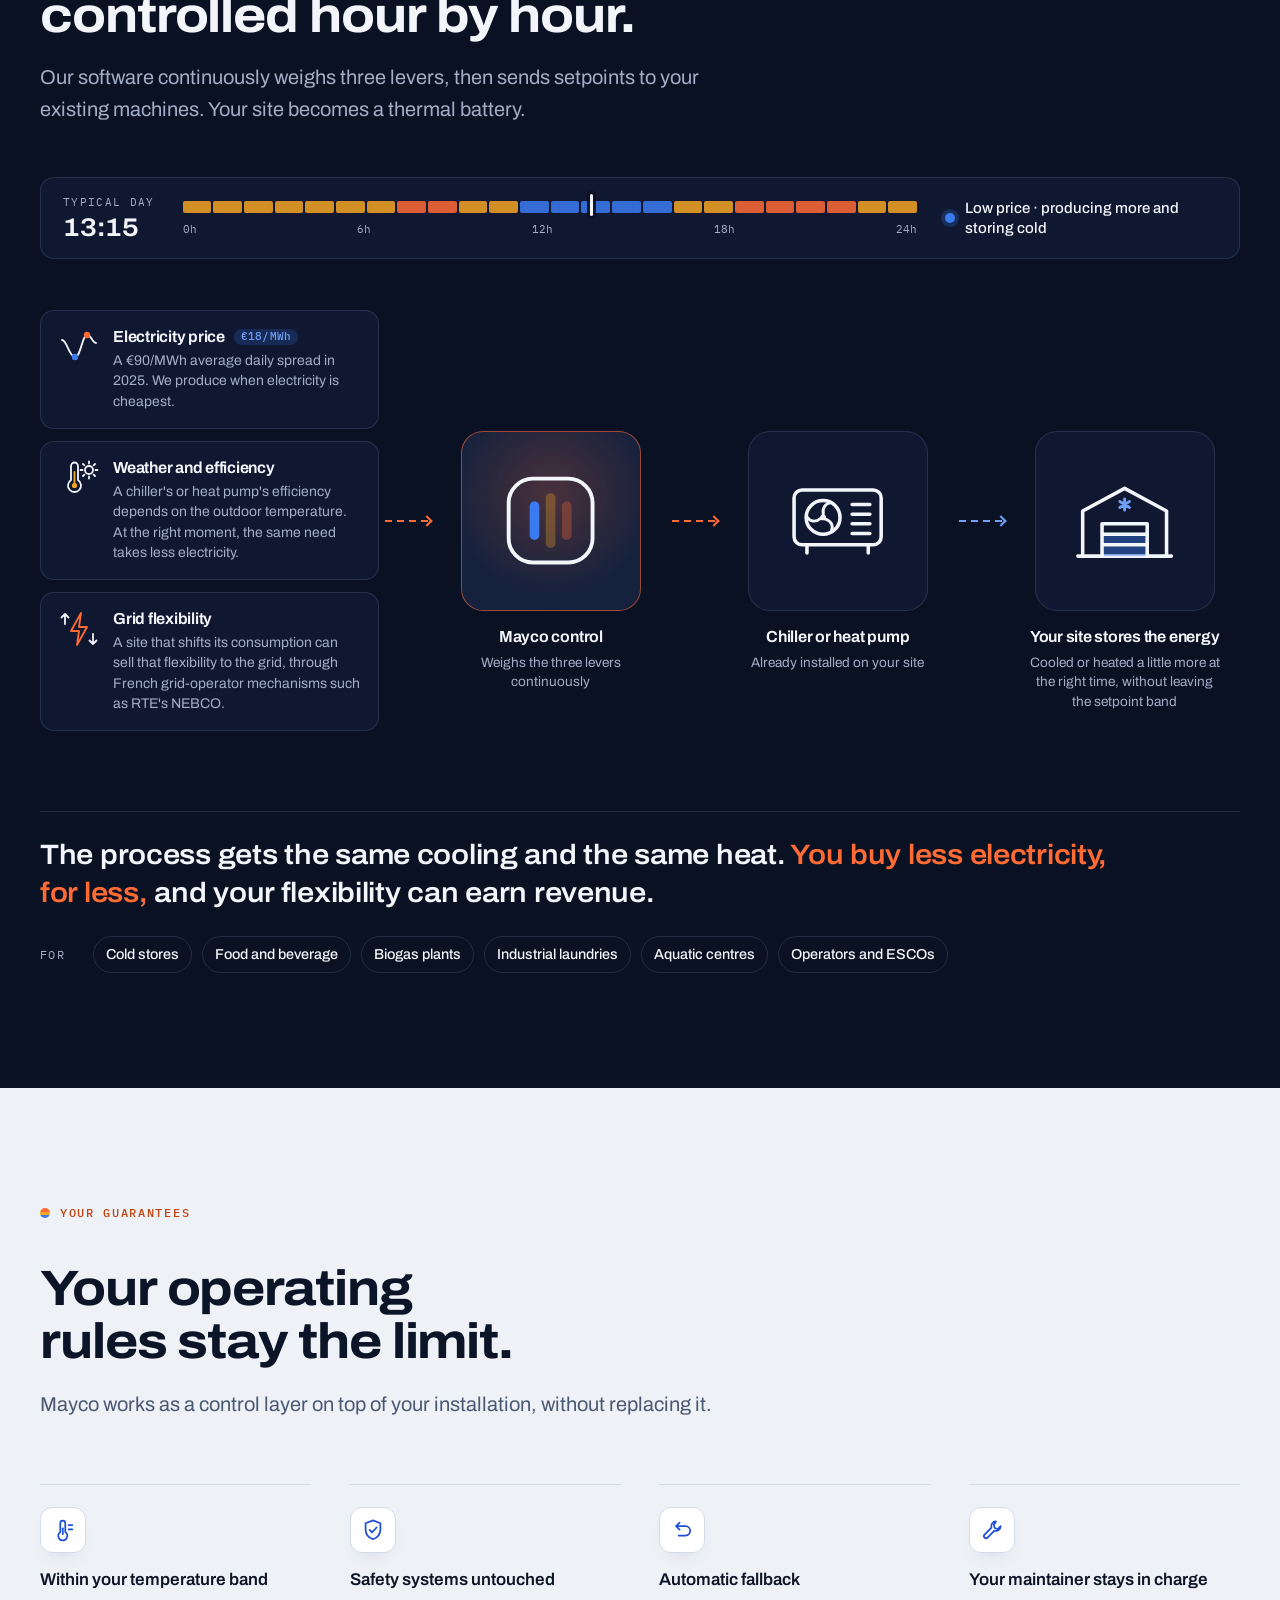
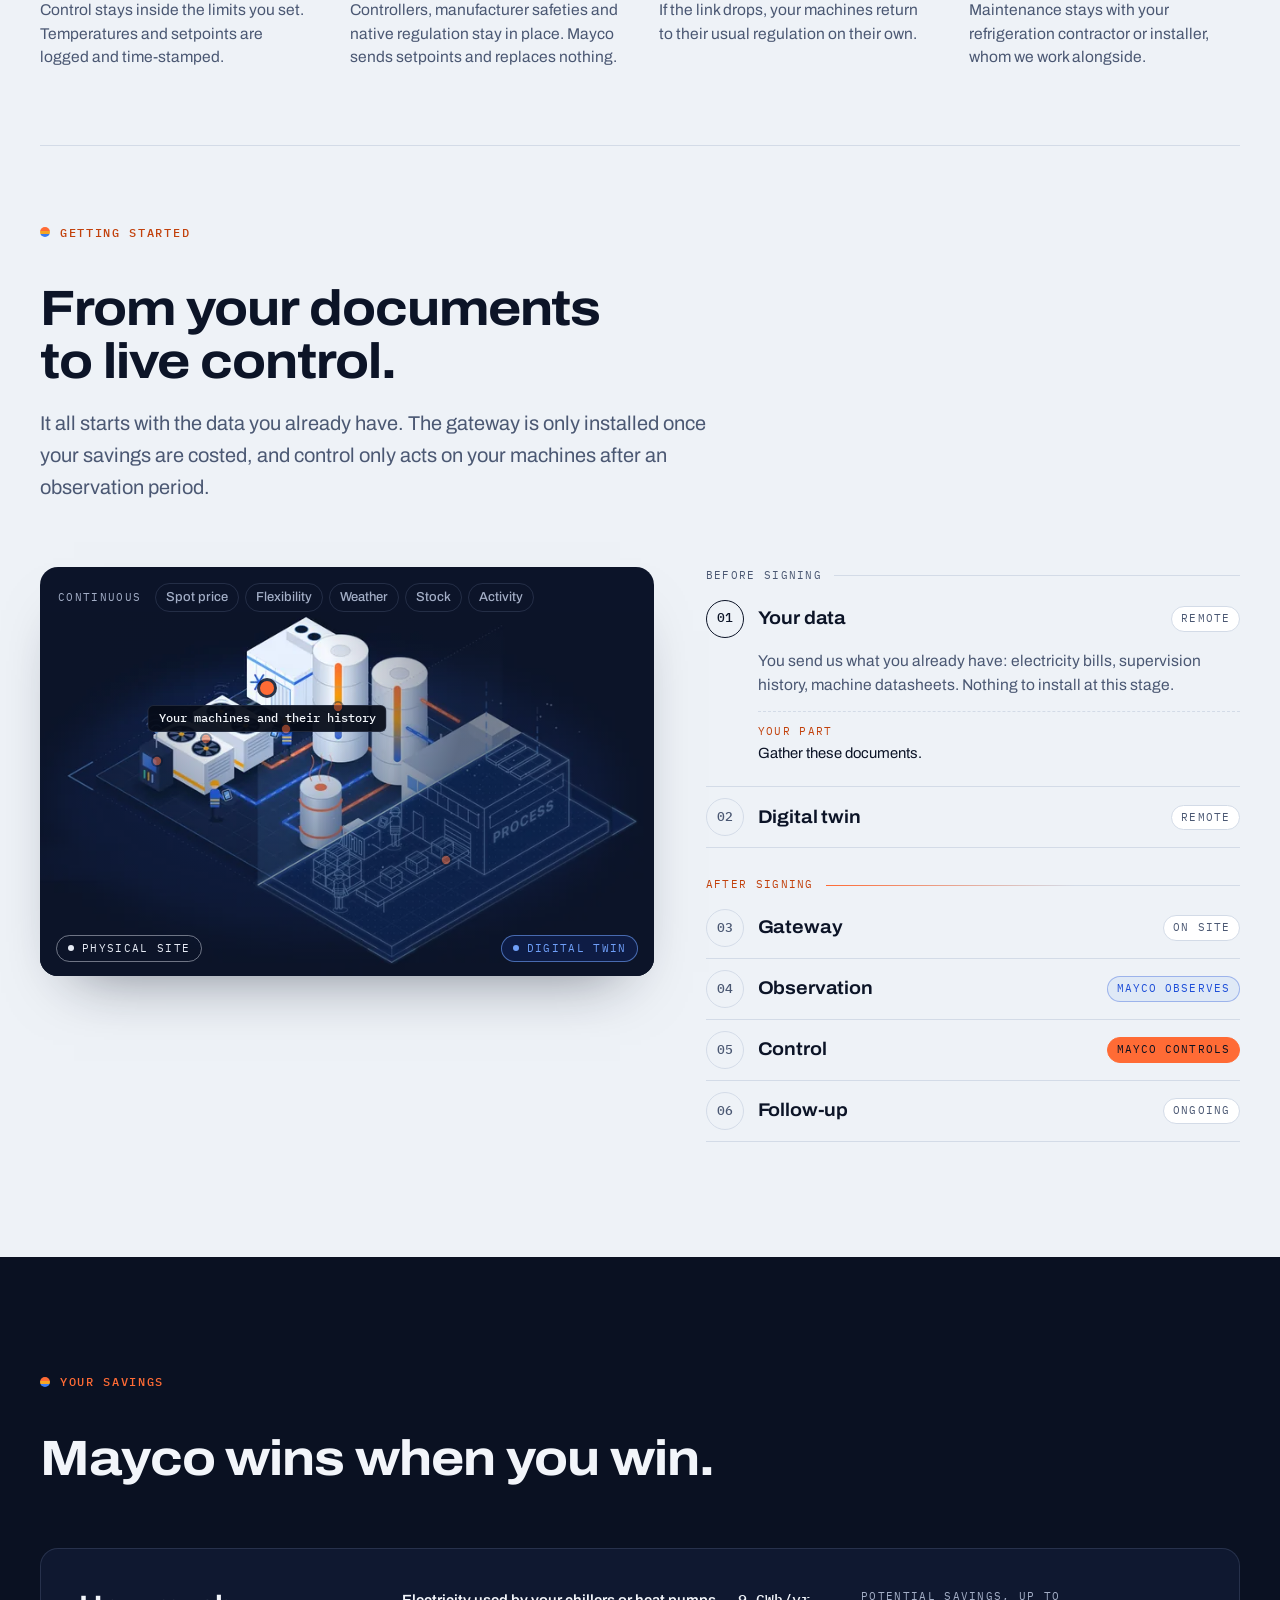
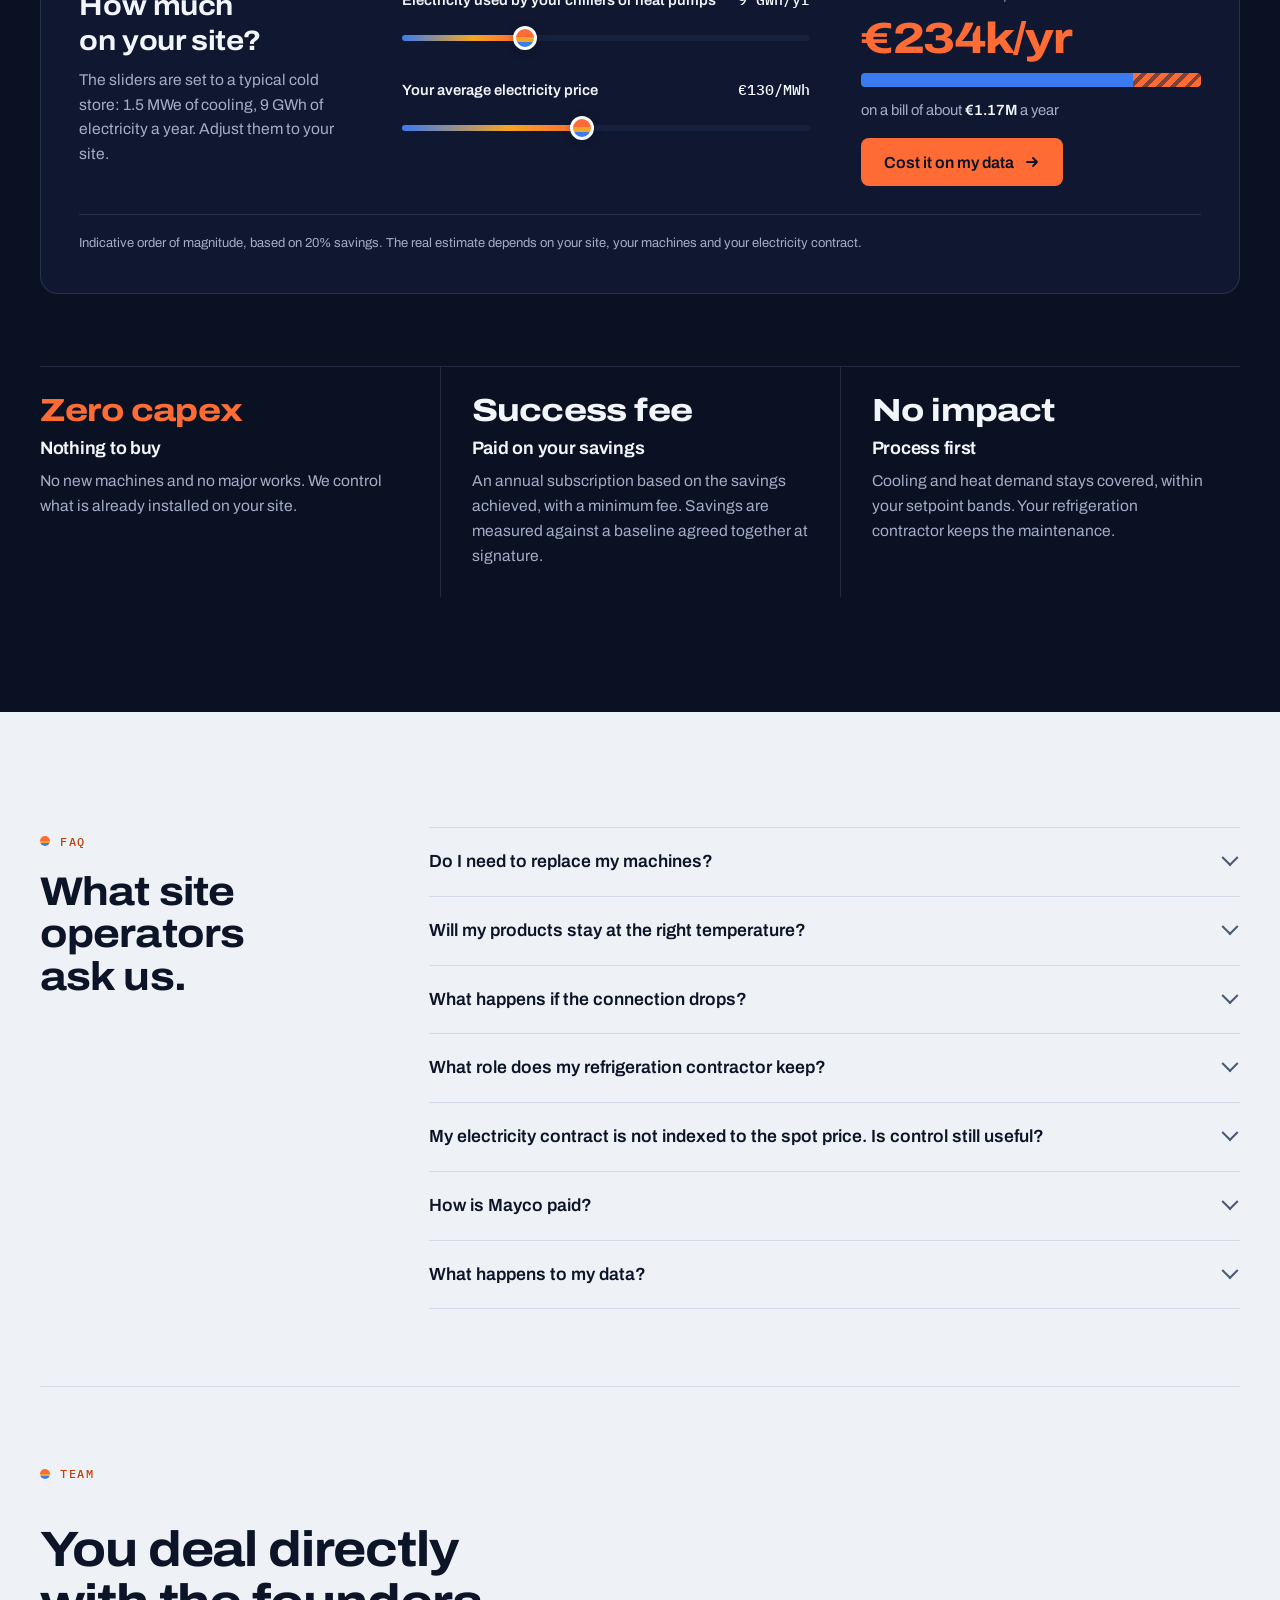
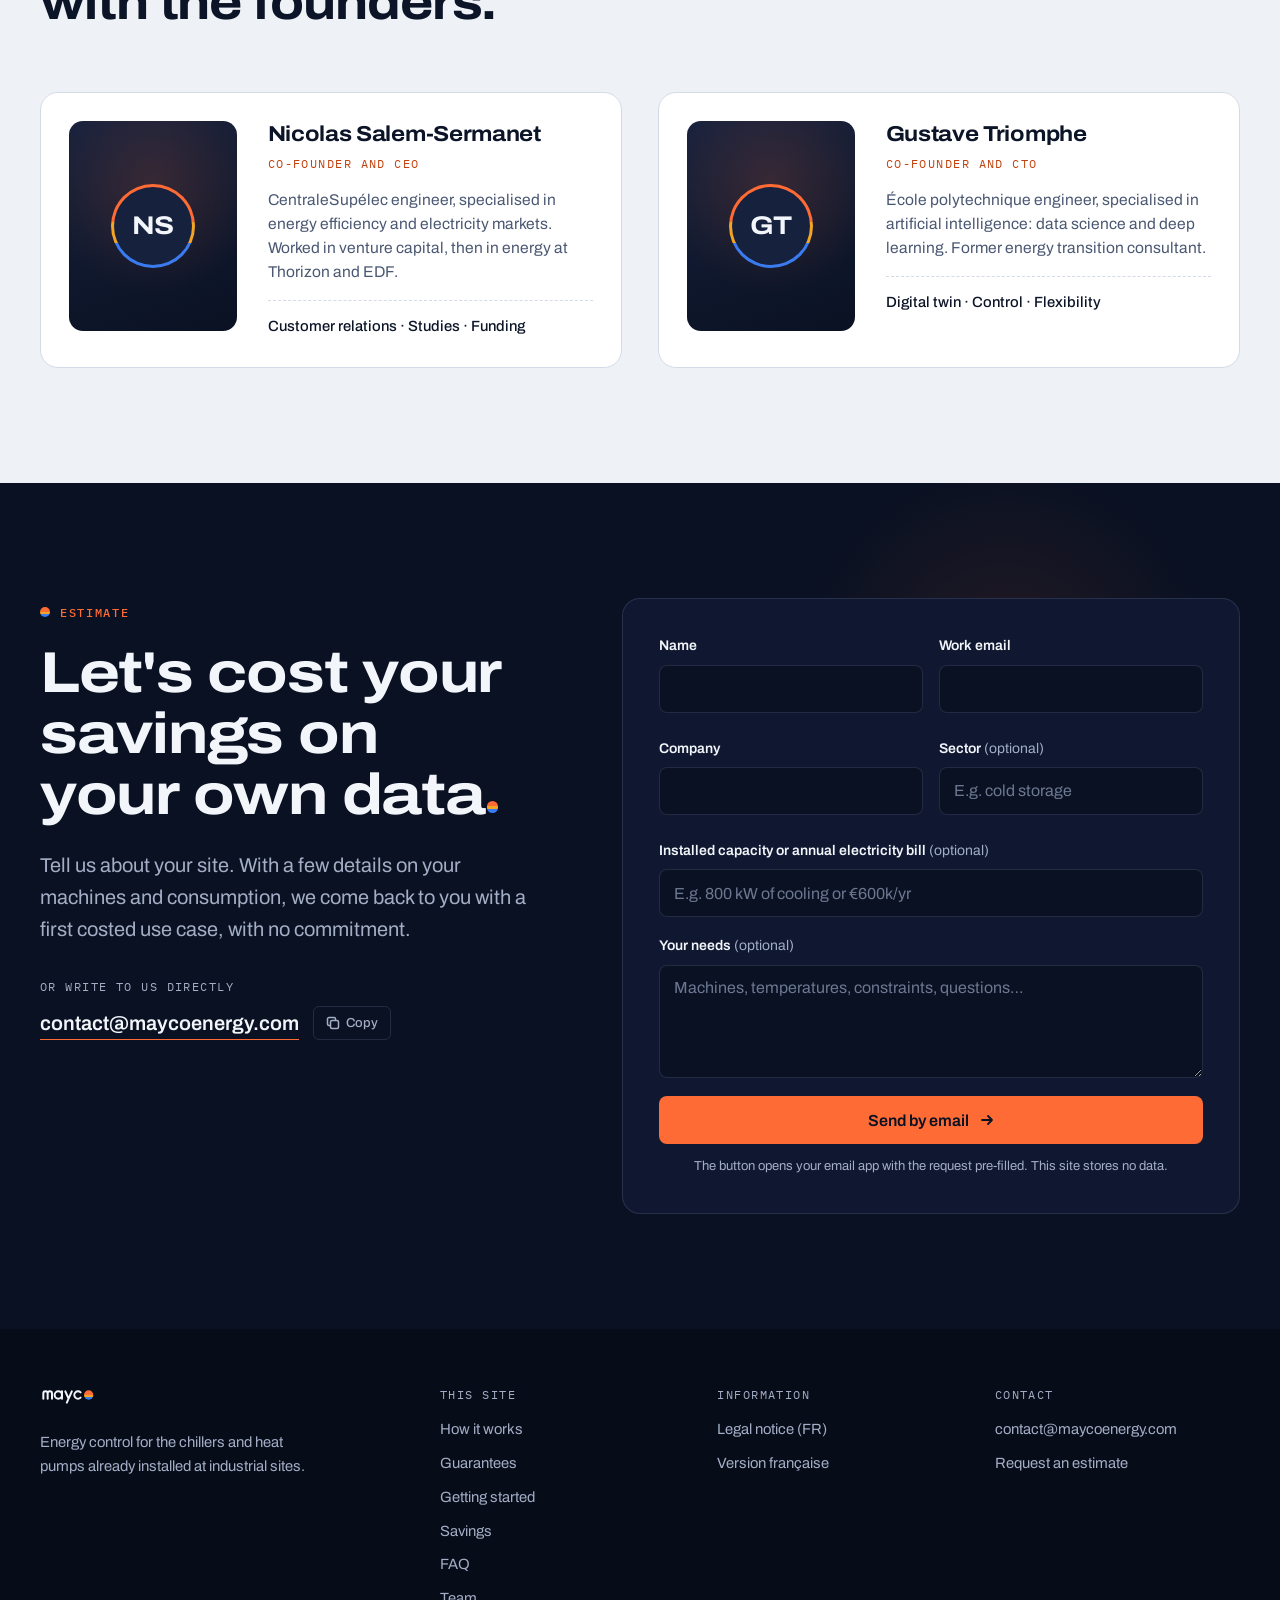
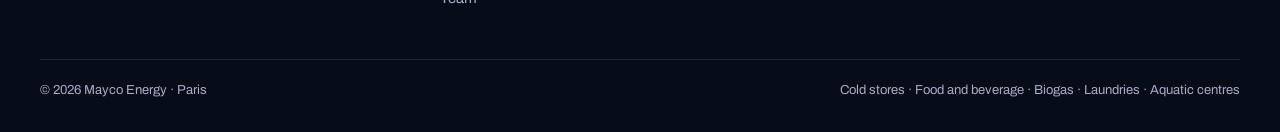
==== commit 90f75e99: "Onglets de section dans l'en-tête, apparitions au défilement, icônes des garanties Les liens de l'en" ====
--- a/en/index.html
+++ b/en/index.html
@@ -55,6 +55,7 @@
       </svg>
     </a>
     <nav class="nav" id="nav" aria-label="Main navigation">
+      <span class="nav-ink" aria-hidden="true"></span>
       <a href="#solution">How it works</a>
       <a href="#guarantees">Guarantees</a>
       <a href="#onboarding">Getting started</a>
@@ -71,6 +72,7 @@
       <button class="menu-btn" type="button" aria-expanded="false" aria-controls="nav" aria-label="Menu"><span class="bars"></span></button>
     </div>
   </div>
+  <div class="scroll-progress" aria-hidden="true"></div>
 </header>
 
 <main id="content">
@@ -254,19 +256,19 @@
       </div>
       <ul class="guard-list is-wide">
           <li>
-            <svg viewBox="0 0 22 22" fill="none" stroke="currentColor" stroke-width="1.8" stroke-linecap="round" stroke-linejoin="round" style="color: var(--cold-ink);" aria-hidden="true"><circle cx="11" cy="11" r="9.5"/><path d="M6.8 11.3l2.9 2.9 5.6-6"/></svg>
+            <svg class="guard-icon" viewBox="0 0 22 22" fill="none" stroke="currentColor" stroke-width="1.6" stroke-linecap="round" stroke-linejoin="round" aria-hidden="true"><path d="M8.5 4.8a2.3 2.3 0 0 1 4.6 0v8a4.2 4.2 0 1 1-4.6 0Z"/><path d="M10.8 9.5v5.3"/><path d="M16.2 6.5h3.3M16.2 10.5h3.3"/></svg>
             <span><strong>Within your temperature band</strong>Control stays inside the limits you set. Temperatures and setpoints are logged and time-stamped.</span>
           </li>
           <li>
-            <svg viewBox="0 0 22 22" fill="none" stroke="currentColor" stroke-width="1.8" stroke-linecap="round" stroke-linejoin="round" style="color: var(--cold-ink);" aria-hidden="true"><circle cx="11" cy="11" r="9.5"/><path d="M6.8 11.3l2.9 2.9 5.6-6"/></svg>
+            <svg class="guard-icon" viewBox="0 0 22 22" fill="none" stroke="currentColor" stroke-width="1.6" stroke-linecap="round" stroke-linejoin="round" aria-hidden="true"><path d="M11 2.2 4.2 4.8v5.4c0 4.3 2.9 7.8 6.8 9.3 3.9-1.5 6.8-5 6.8-9.3V4.8Z"/><path d="m7.9 10.9 2.2 2.2 4.2-4.4"/></svg>
             <span><strong>Safety systems untouched</strong>Controllers, manufacturer safeties and native regulation stay in place. Mayco sends setpoints and replaces nothing.</span>
           </li>
           <li>
-            <svg viewBox="0 0 22 22" fill="none" stroke="currentColor" stroke-width="1.8" stroke-linecap="round" stroke-linejoin="round" style="color: var(--cold-ink);" aria-hidden="true"><circle cx="11" cy="11" r="9.5"/><path d="M6.8 11.3l2.9 2.9 5.6-6"/></svg>
+            <svg class="guard-icon" viewBox="0 0 22 22" fill="none" stroke="currentColor" stroke-width="1.6" stroke-linecap="round" stroke-linejoin="round" aria-hidden="true"><path d="M6 7.5h8.2a4.3 4.3 0 0 1 0 8.6H8"/><path d="M8.8 4.3 5.6 7.5l3.2 3.2"/></svg>
             <span><strong>Automatic fallback</strong>If the link drops, your machines return to their usual regulation on their own.</span>
           </li>
           <li>
-            <svg viewBox="0 0 22 22" fill="none" stroke="currentColor" stroke-width="1.8" stroke-linecap="round" stroke-linejoin="round" style="color: var(--cold-ink);" aria-hidden="true"><circle cx="11" cy="11" r="9.5"/><path d="M6.8 11.3l2.9 2.9 5.6-6"/></svg>
+            <svg class="guard-icon" viewBox="0 0 22 22" fill="none" stroke="currentColor" stroke-width="1.6" stroke-linecap="round" stroke-linejoin="round" aria-hidden="true"><path d="M14.6 3.2a4.3 4.3 0 0 0-4.1 5.7l-6.3 6.3a1.9 1.9 0 0 0 2.7 2.7l6.3-6.3a4.3 4.3 0 0 0 5.7-4.1l-2.6 2.6-2.8-.9-.9-2.8Z"/></svg>
             <span><strong>Your maintainer stays in charge</strong>Maintenance stays with your refrigeration contractor or installer, whom we work alongside.</span>
           </li>
         </ul>
@@ -477,7 +479,7 @@
   </section>
 
   <!-- CONTACT -->
-  <section class="band band-night section" id="contact" aria-labelledby="contact-title">
+  <section class="band band-night section has-glow" id="contact" aria-labelledby="contact-title">
     <div class="wrap contact">
       <div>
         <p class="eyebrow">Estimate</p>
--- a/assets/css/site.css
+++ b/assets/css/site.css
@@ -1558,3 +1558,97 @@
 @media (max-width: 520px) {
   .hero .btn-row .btn { flex: 1 1 100%; }
 }
+
+/* ---------- Finitions : onglets, barre de lecture, apparitions ---------- */
+
+/* Onglets de l'en-tête : une pastille glisse sous la section en cours de lecture */
+.nav-ink { display: none; }
+.nav a.is-active { color: var(--snow); }
+@media (min-width: 1101px) {
+  .nav { position: relative; gap: 2px; }
+  .nav a:not(.nav-cta) { position: relative; z-index: 1; padding: 7px 12px; border-radius: 999px; }
+  .nav-ink {
+    display: block;
+    position: absolute;
+    top: 50%;
+    left: 0;
+    width: 0;
+    height: 34px;
+    margin-top: -17px;
+    border-radius: 999px;
+    border: 1px solid rgba(242, 245, 250, 0.14);
+    background: rgba(242, 245, 250, 0.07);
+    opacity: 0;
+    pointer-events: none;
+    transition: transform 0.45s cubic-bezier(0.6, 0, 0.2, 1), width 0.45s cubic-bezier(0.6, 0, 0.2, 1), opacity 0.3s ease;
+  }
+  .nav-ink::after {
+    content: "";
+    position: absolute;
+    left: 14px;
+    right: 14px;
+    bottom: -1px;
+    height: 2px;
+    border-radius: 2px;
+    background: linear-gradient(90deg, var(--heat), var(--amber) 55%, var(--cold));
+  }
+  .nav-ink.is-on { opacity: 1; }
+}
+@media (max-width: 1100px) {
+  .nav a.is-active { font-weight: 600; }
+}
+
+/* Barre de lecture sous l'en-tête, aux couleurs du point du logo */
+.scroll-progress {
+  position: absolute;
+  left: 0;
+  right: 0;
+  bottom: -1px;
+  height: 2px;
+  transform: scaleX(0);
+  transform-origin: left;
+  background: linear-gradient(90deg, var(--heat), var(--amber) 55%, var(--cold));
+  pointer-events: none;
+}
+
+/* Garanties : une icône par engagement */
+.guard-icon { color: var(--cold-ink); }
+.guard-list.is-wide svg.guard-icon {
+  width: 46px;
+  height: 46px;
+  padding: 10px;
+  border-radius: 12px;
+  border: 1px solid var(--line);
+  background: var(--surface);
+  box-shadow: 0 10px 22px -16px rgba(12, 20, 39, 0.4);
+  transition: transform 0.25s ease, border-color 0.25s ease;
+}
+.guard-list.is-wide li:hover svg.guard-icon { transform: translateY(-2px); border-color: rgba(29, 78, 216, 0.35); }
+
+/* Cartes : léger relief au survol */
+.lever, .member { transition: transform 0.25s ease, border-color 0.25s ease, box-shadow 0.25s ease; }
+.lever:hover { transform: translateY(-2px); border-color: rgba(255, 107, 53, 0.35); }
+.member:hover { transform: translateY(-2px); box-shadow: 0 26px 44px -32px rgba(12, 20, 39, 0.45); }
+
+/* Contact : halo stratifié, en écho au hero */
+.section.has-glow { position: relative; overflow: hidden; }
+.section.has-glow::before {
+  content: "";
+  position: absolute;
+  inset: -20% -10% auto 35%;
+  height: 120%;
+  background:
+    radial-gradient(closest-side, rgba(255, 107, 53, 0.1), transparent 70%) 70% 15% / 60% 55% no-repeat,
+    radial-gradient(closest-side, rgba(59, 123, 240, 0.12), transparent 70%) 30% 85% / 70% 65% no-repeat;
+  pointer-events: none;
+}
+.section.has-glow > .wrap { position: relative; z-index: 1; }
+
+/* Apparition des blocs au défilement (classes posées par site.js, jamais dans le HTML) */
+.rv {
+  opacity: 0;
+  transform: translateY(22px);
+  transition: opacity 0.8s ease, transform 0.8s cubic-bezier(0.2, 0.7, 0.2, 1);
+  transition-delay: var(--rv-d, 0s);
+}
+.rv.is-in { opacity: 1; transform: none; }
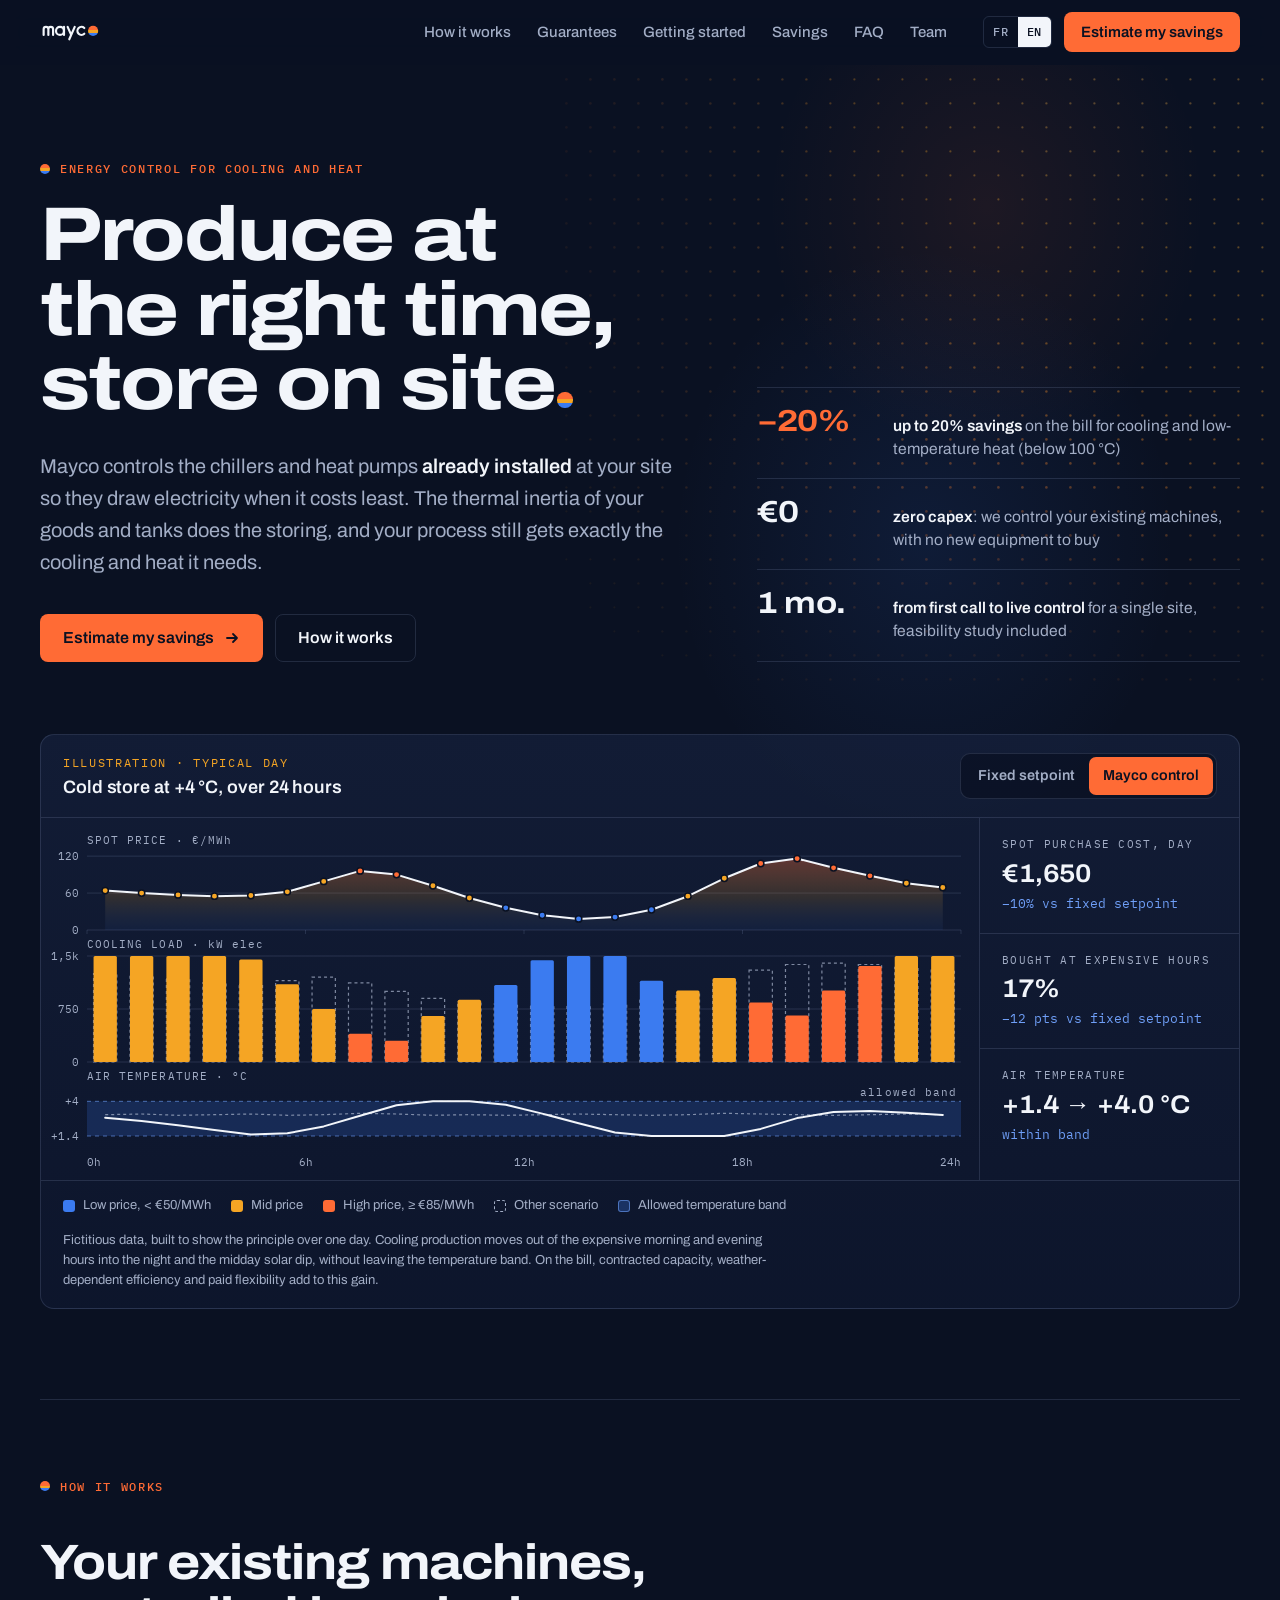
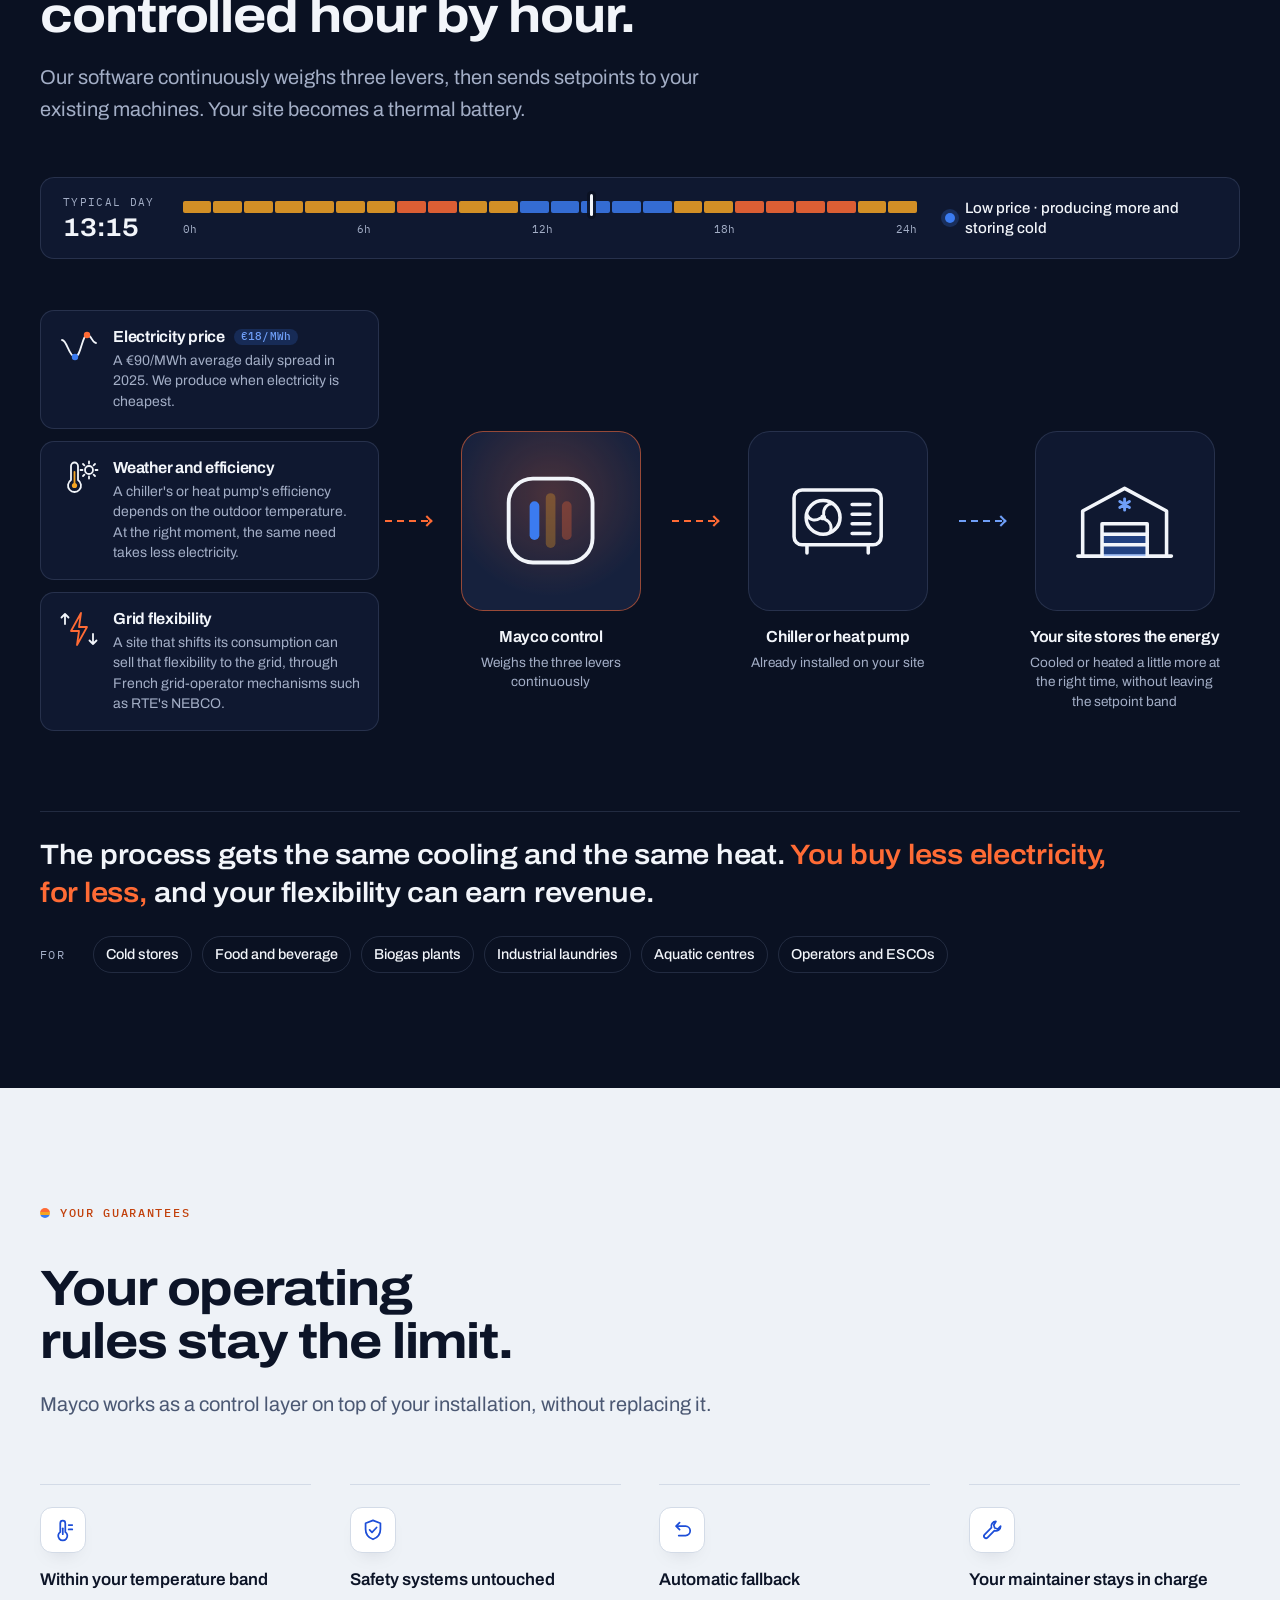
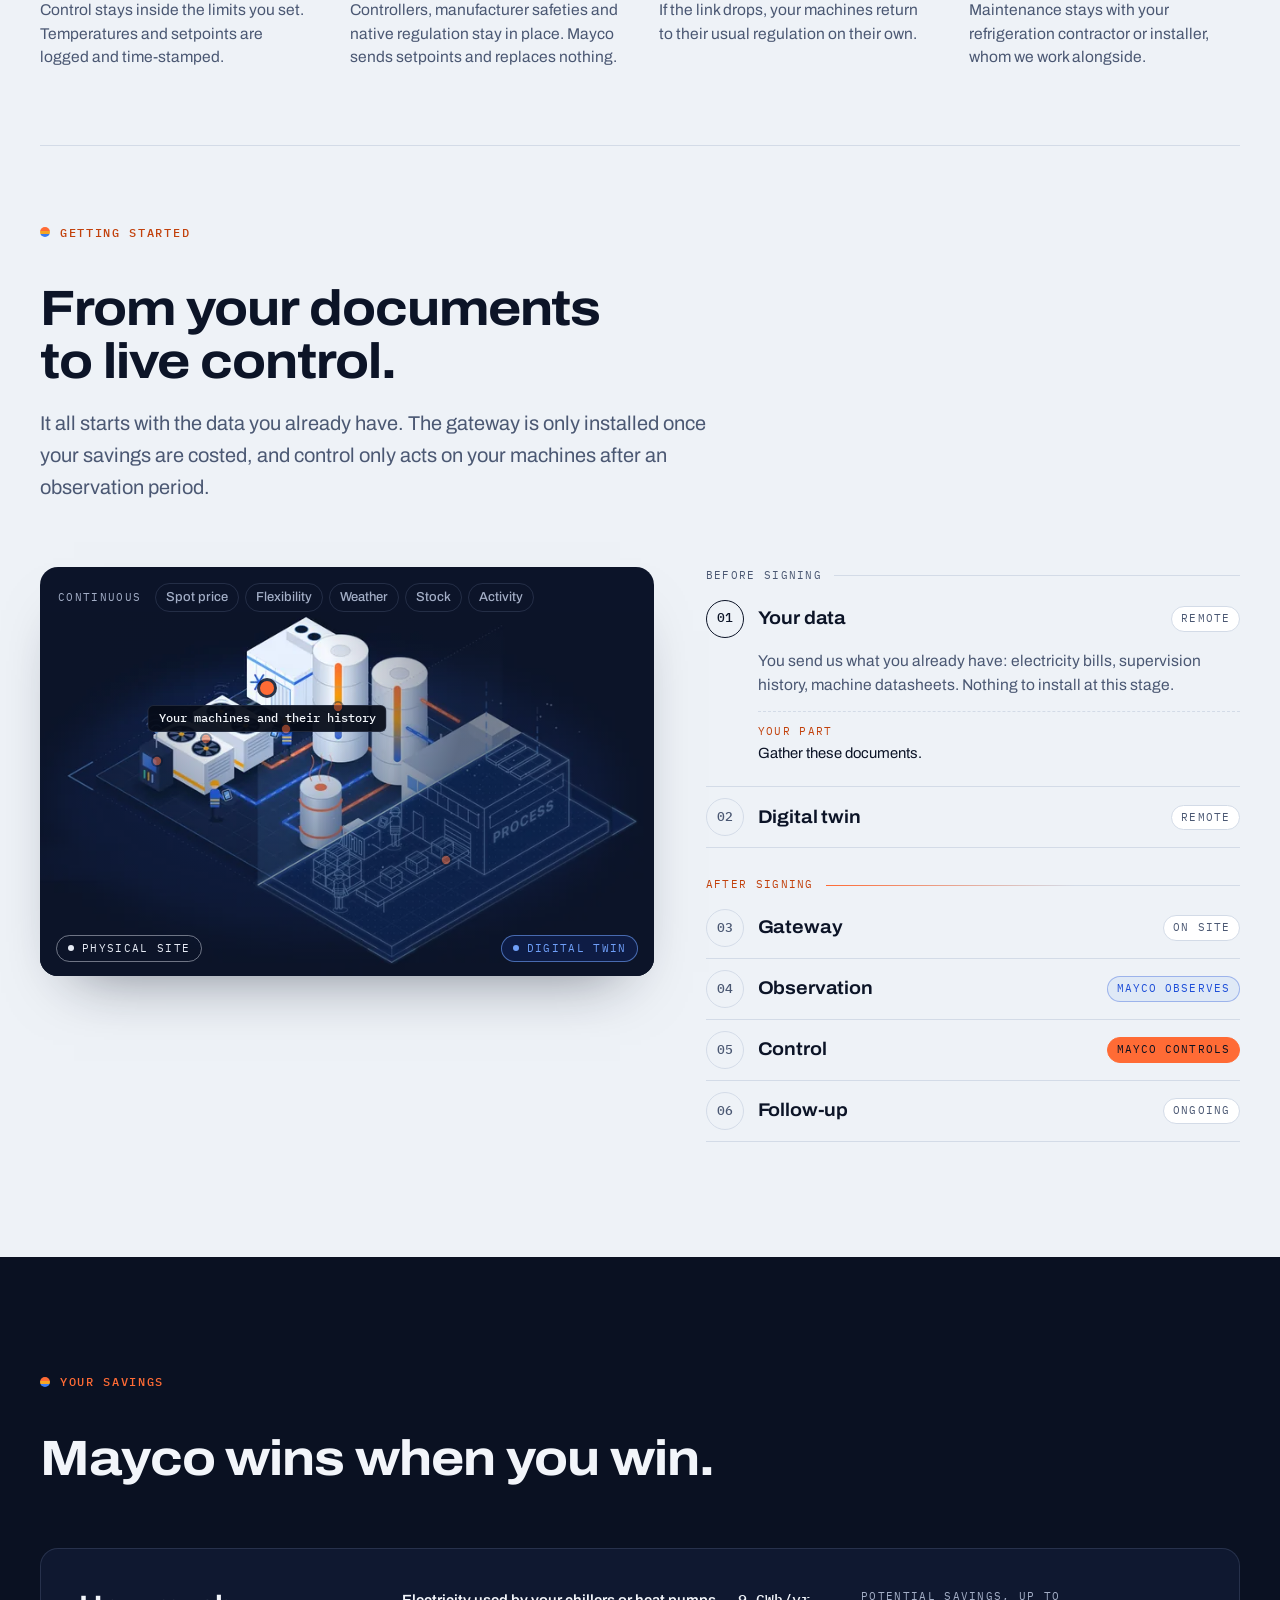
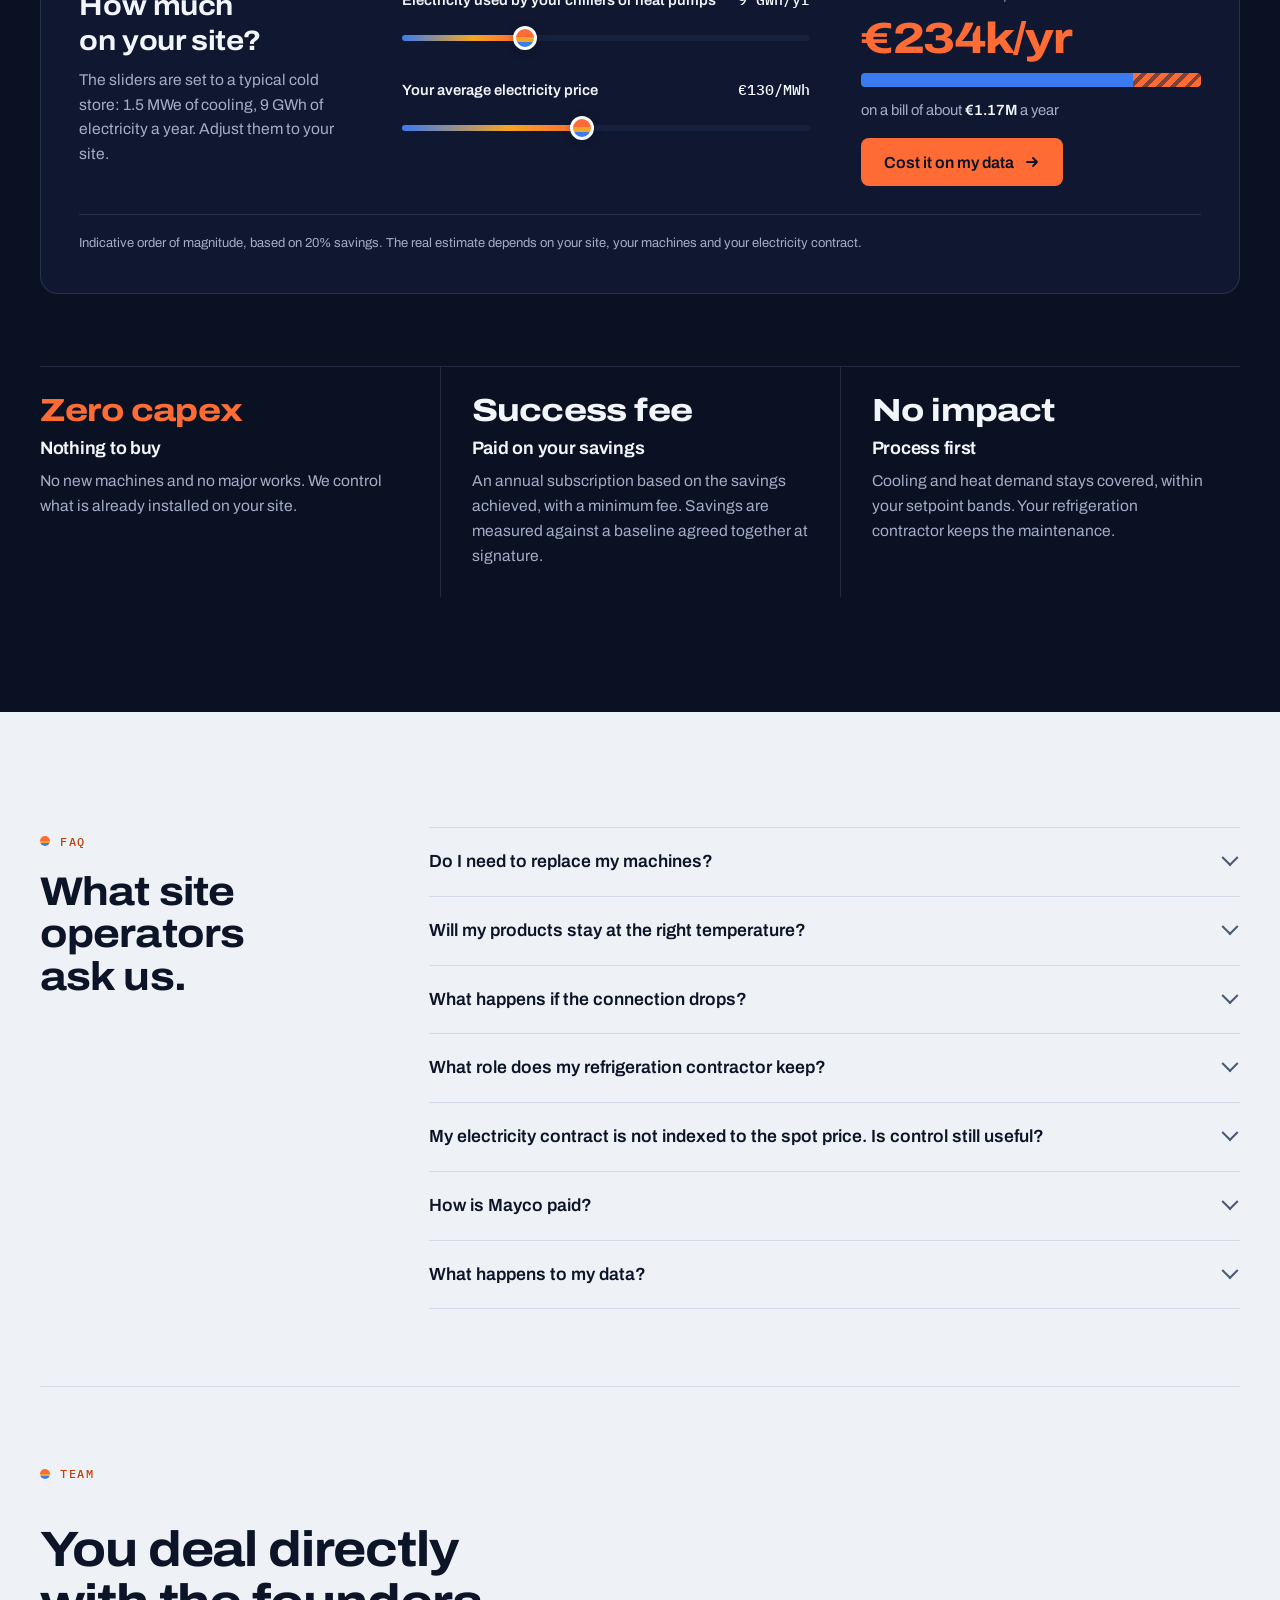
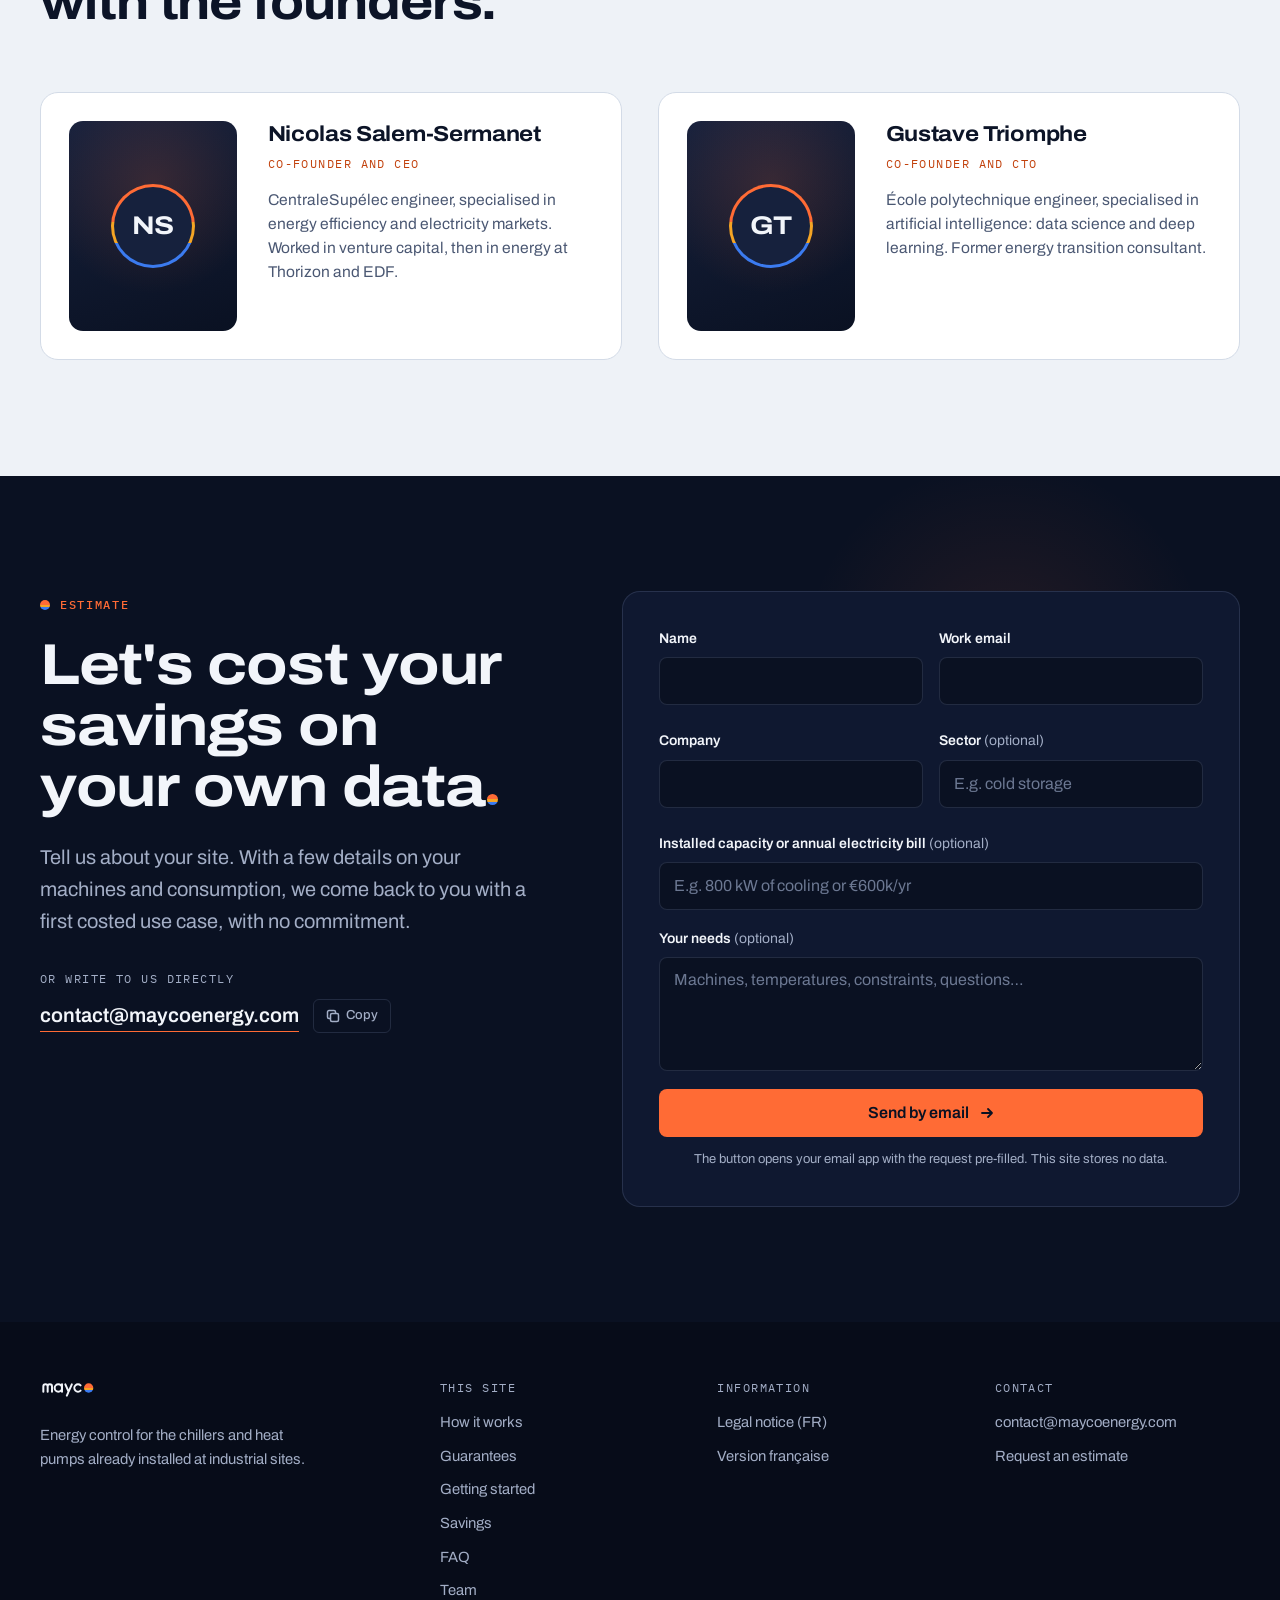
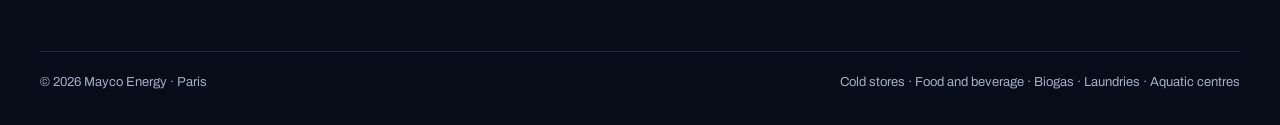
==== commit edeb63fc: "Équipe : retire la ligne des domaines sous chaque bio Co-Authored-By: Claude Opus 5.5 <noreply@anthr" ====
--- a/en/index.html
+++ b/en/index.html
@@ -462,7 +462,6 @@
             <h3>Nicolas Salem-Sermanet</h3>
             <p class="member-role">Co-founder and CEO</p>
             <p class="member-bio">CentraleSupélec engineer, specialised in energy efficiency and electricity markets. Worked in venture capital, then in energy at Thorizon and EDF.</p>
-            <p class="member-focus">Customer relations · Studies · Funding</p>
           </div>
         </article>
         <article class="member">
@@ -471,7 +470,6 @@
             <h3>Gustave Triomphe</h3>
             <p class="member-role">Co-founder and CTO</p>
             <p class="member-bio">École polytechnique engineer, specialised in artificial intelligence: data science and deep learning. Former energy transition consultant.</p>
-            <p class="member-focus">Digital twin · Control · Flexibility</p>
           </div>
         </article>
       </div>
--- a/assets/css/site.css
+++ b/assets/css/site.css
@@ -1548,7 +1548,6 @@
   color: var(--accent-ink);
 }
 .member-bio { margin-top: 14px; color: var(--muted); font-size: 0.975rem; line-height: 1.55; }
-.member-focus { margin-top: 16px; padding-top: 14px; border-top: 1px dashed var(--line); font-size: 0.925rem; font-weight: 500; }
 @media (max-width: 1040px) { .team { grid-template-columns: 1fr; } }
 @media (max-width: 560px) {
   .member { grid-template-columns: 1fr; }
